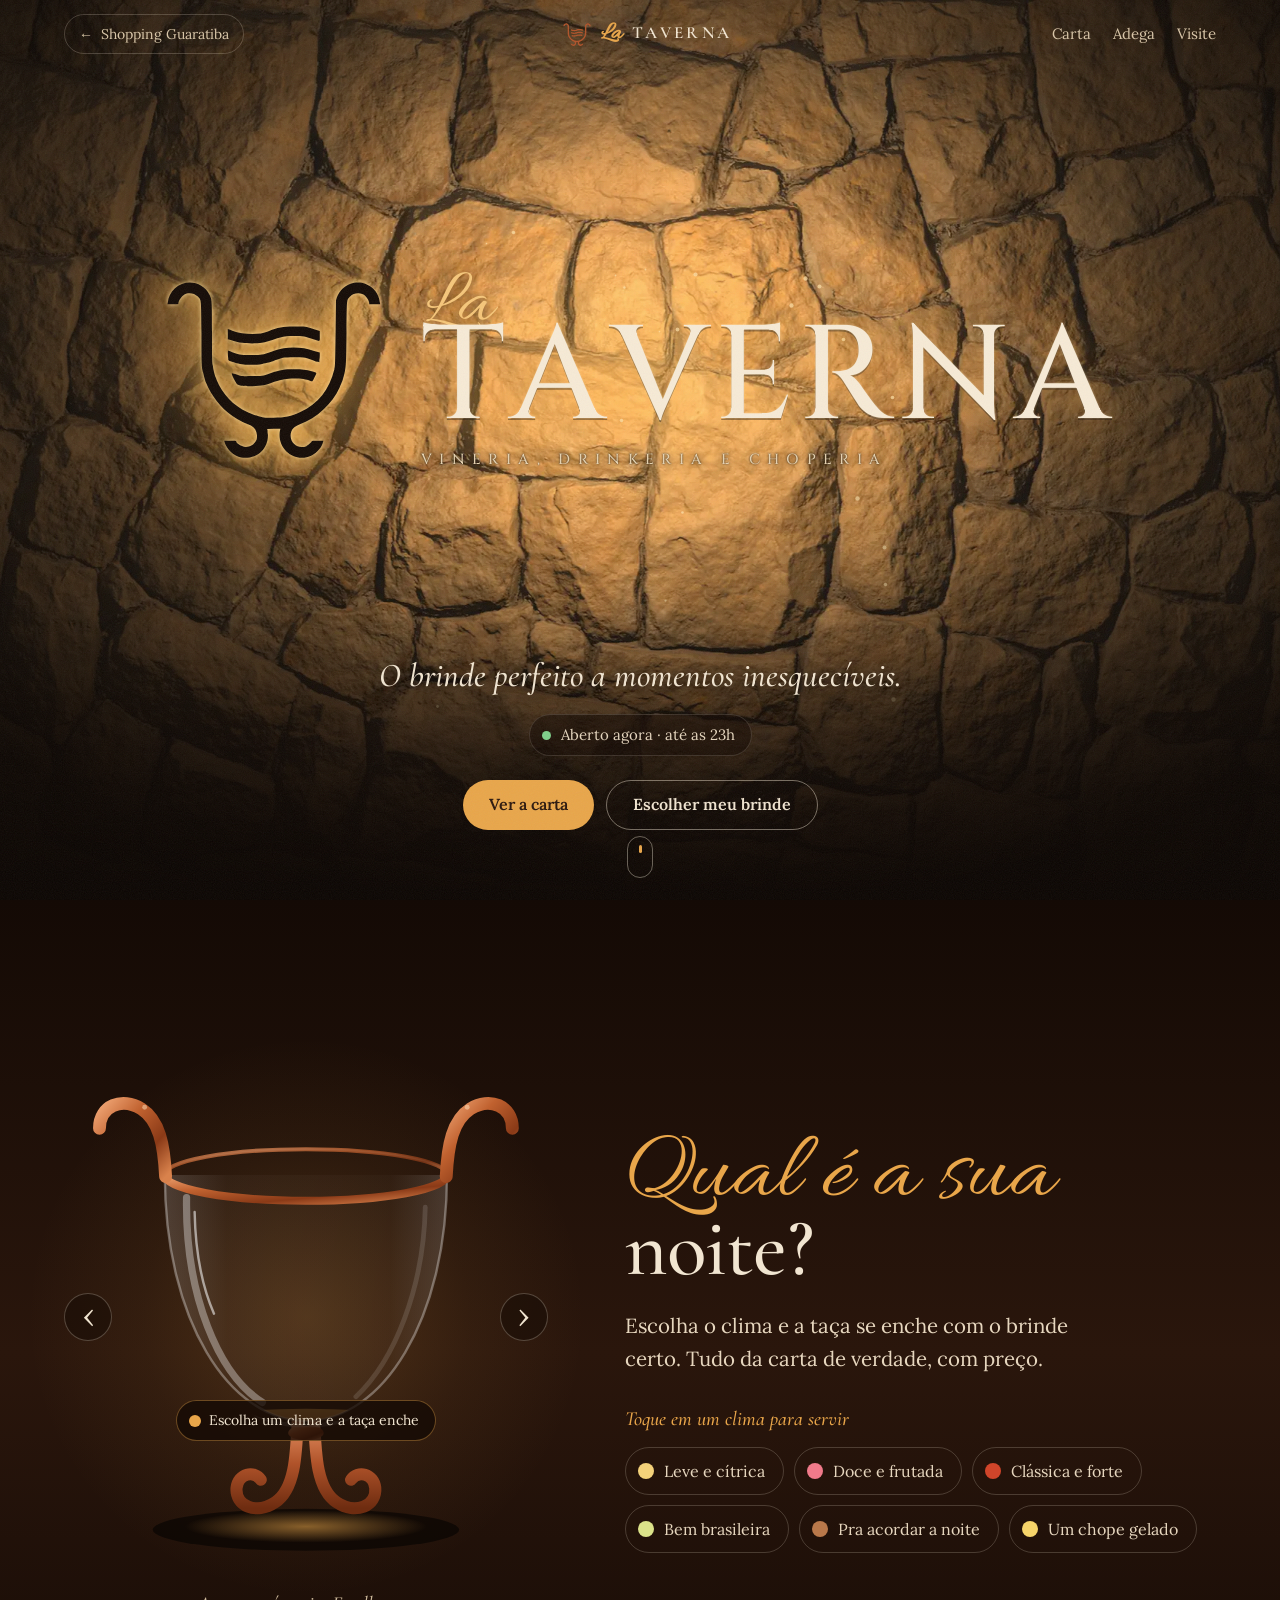
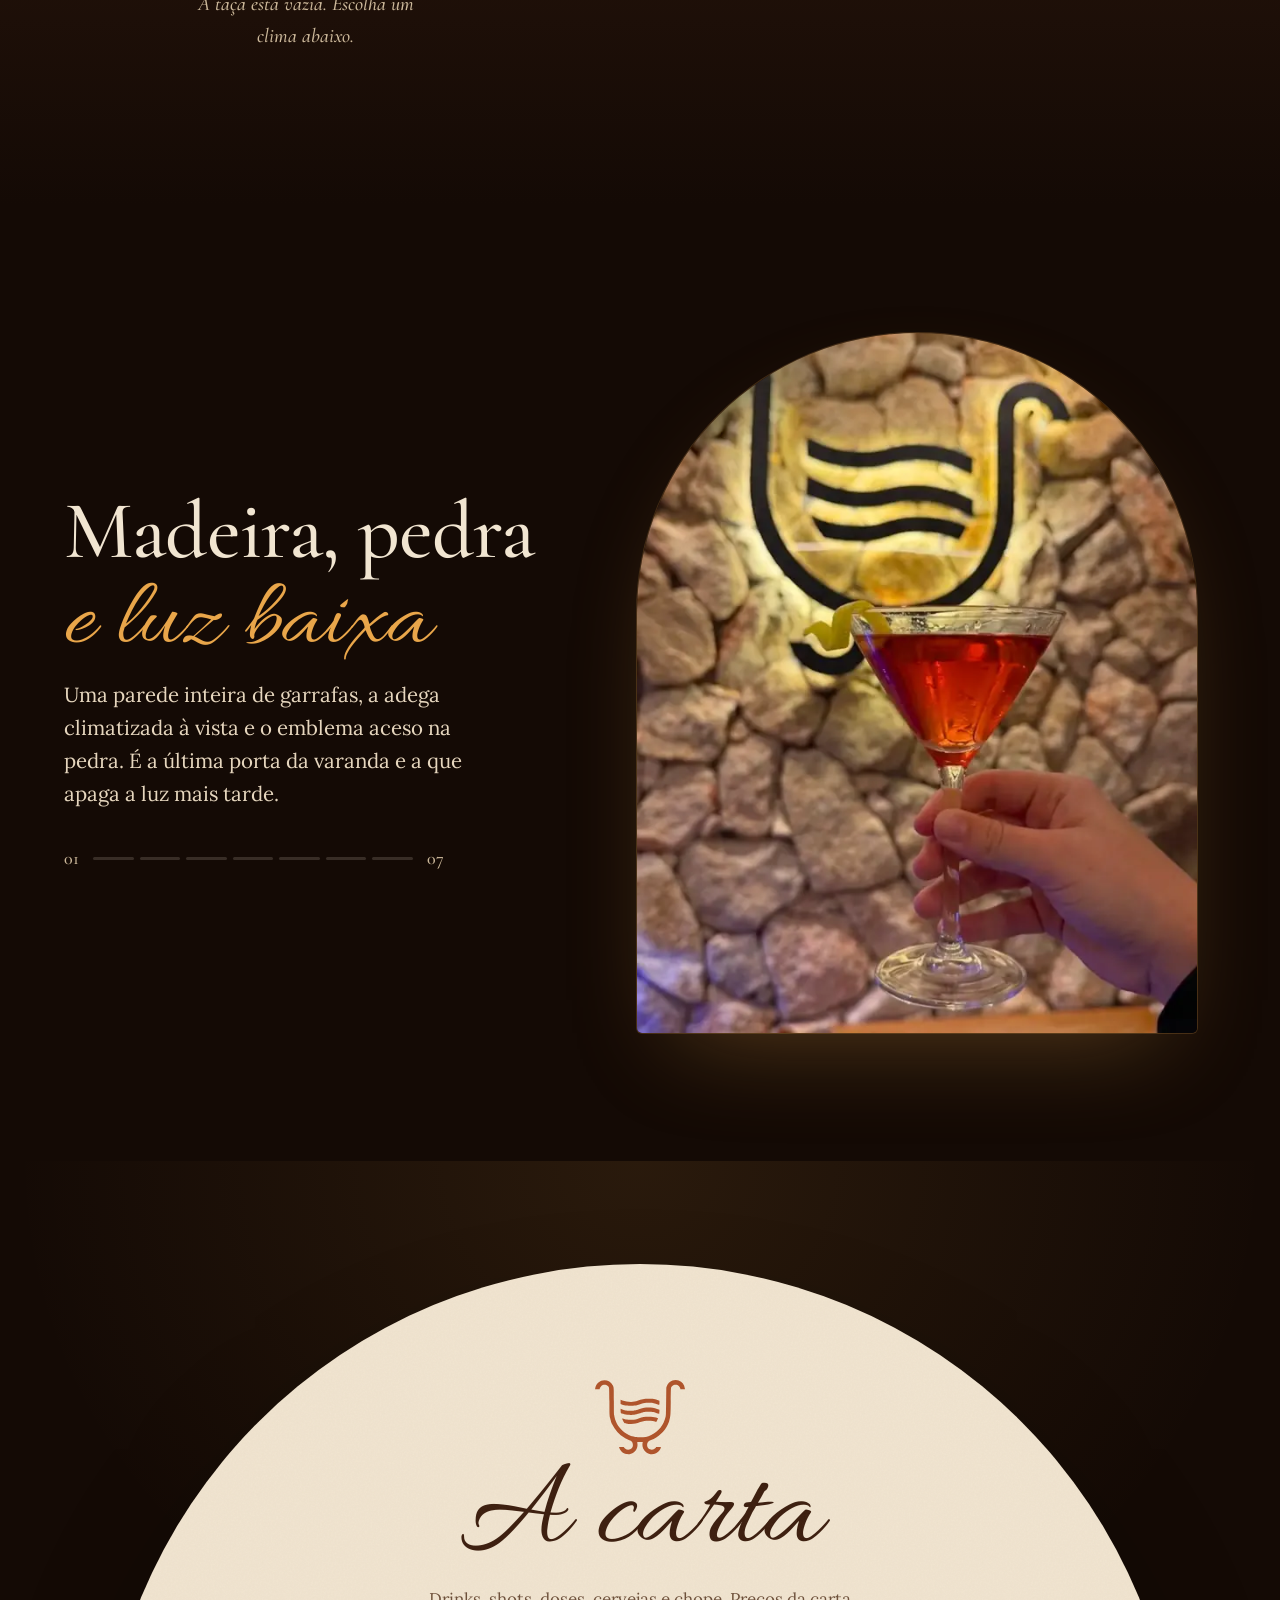
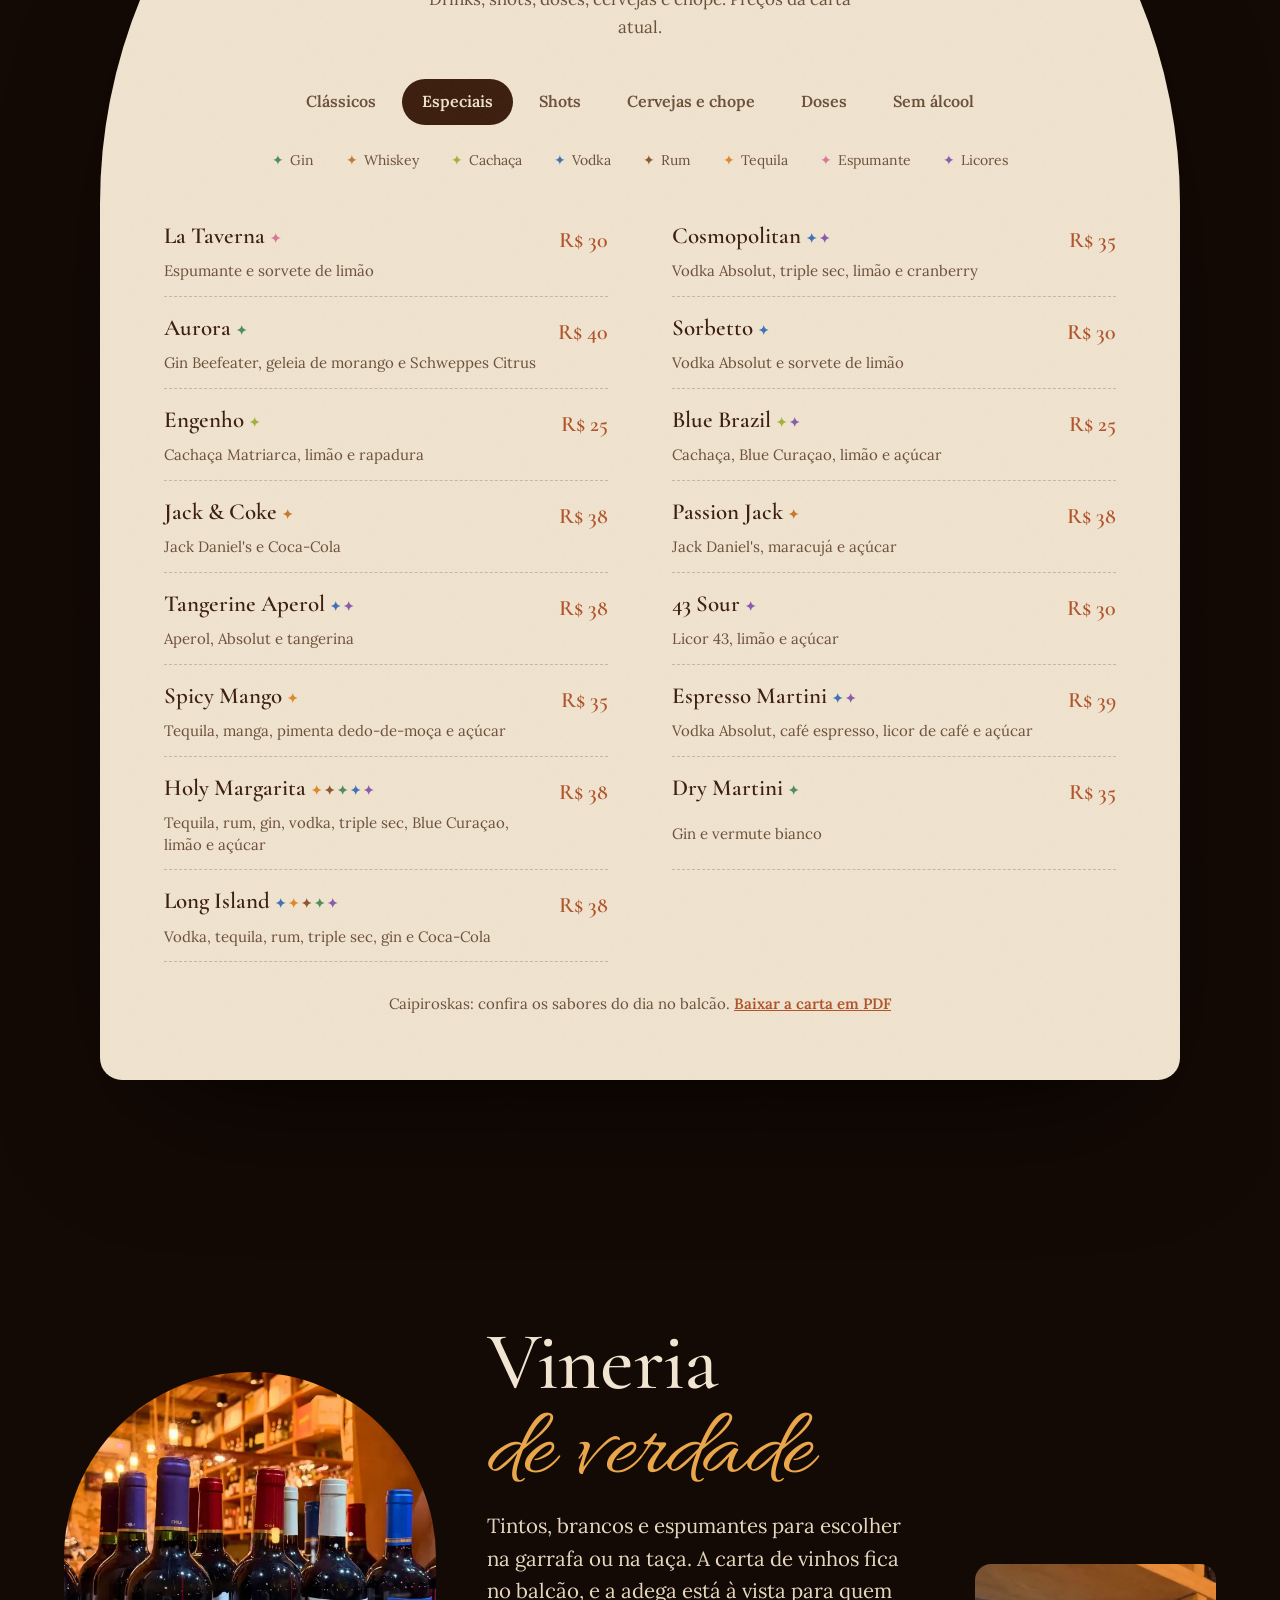
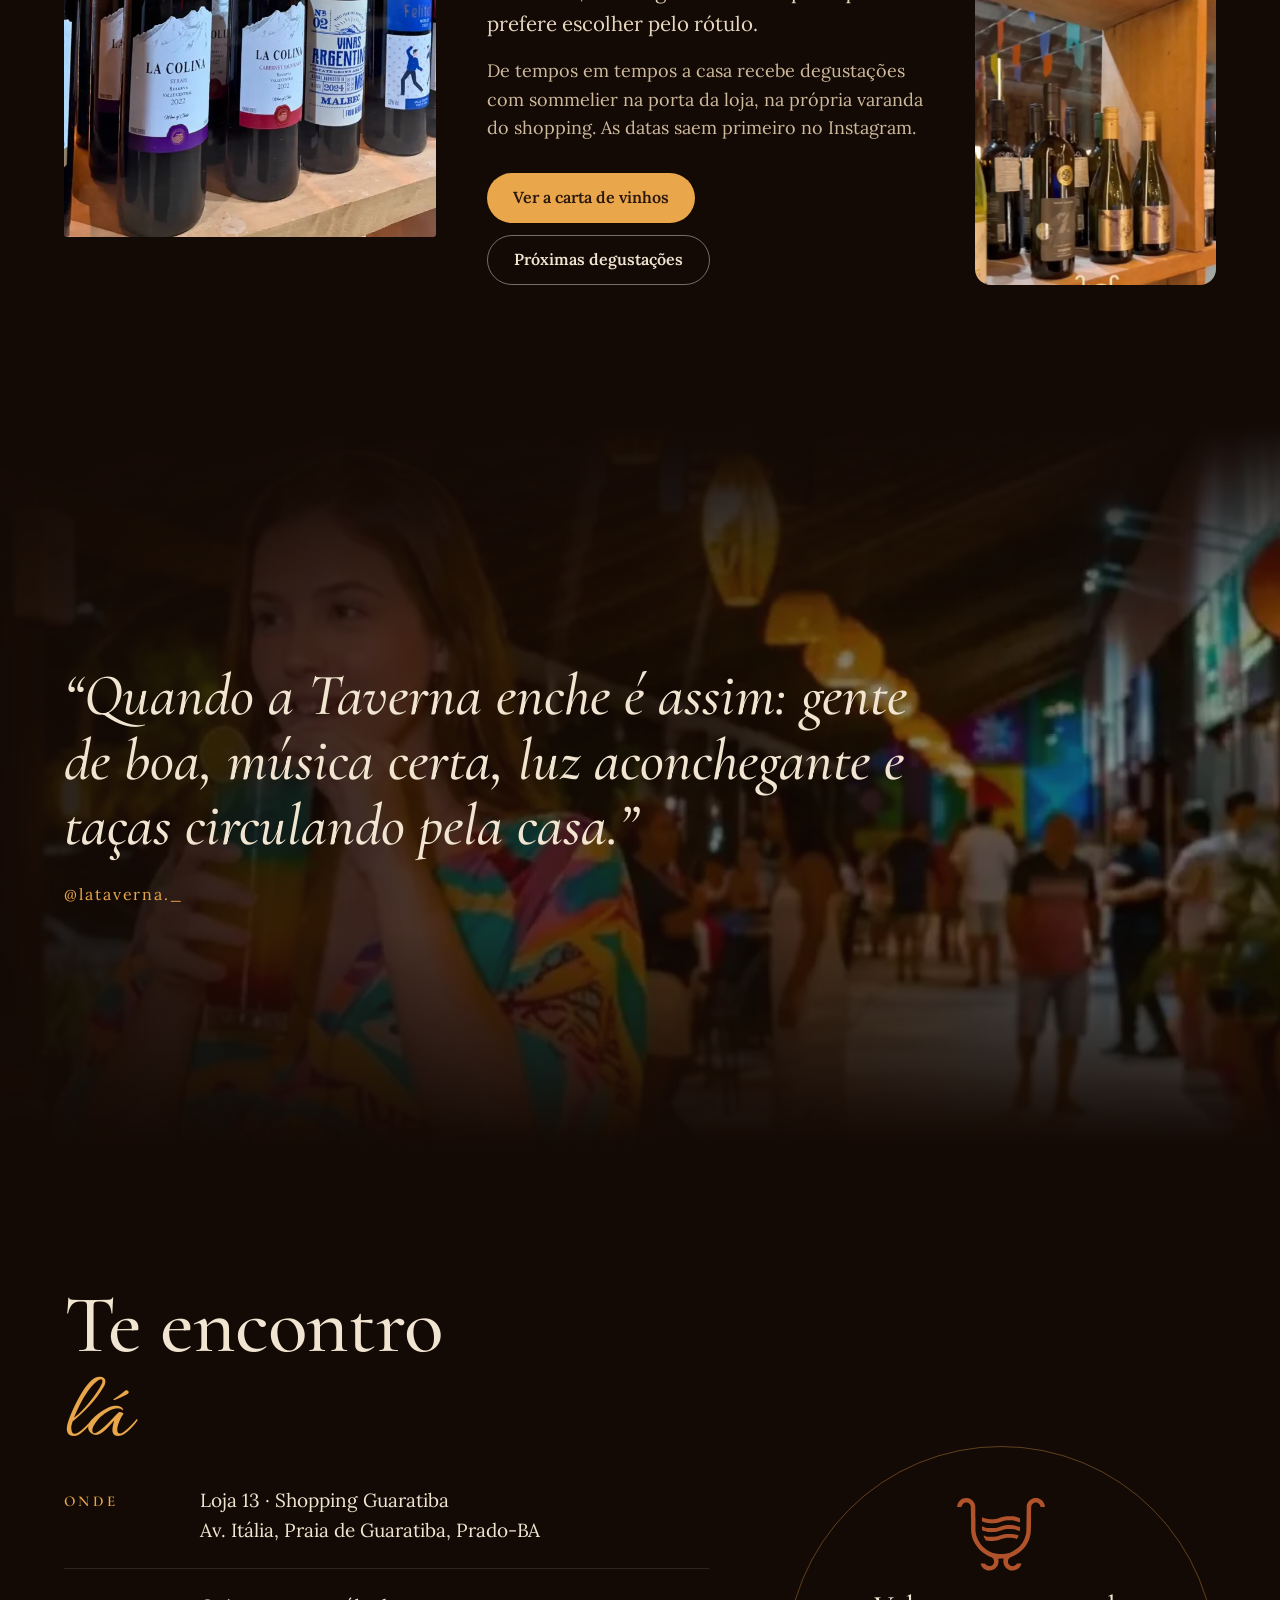
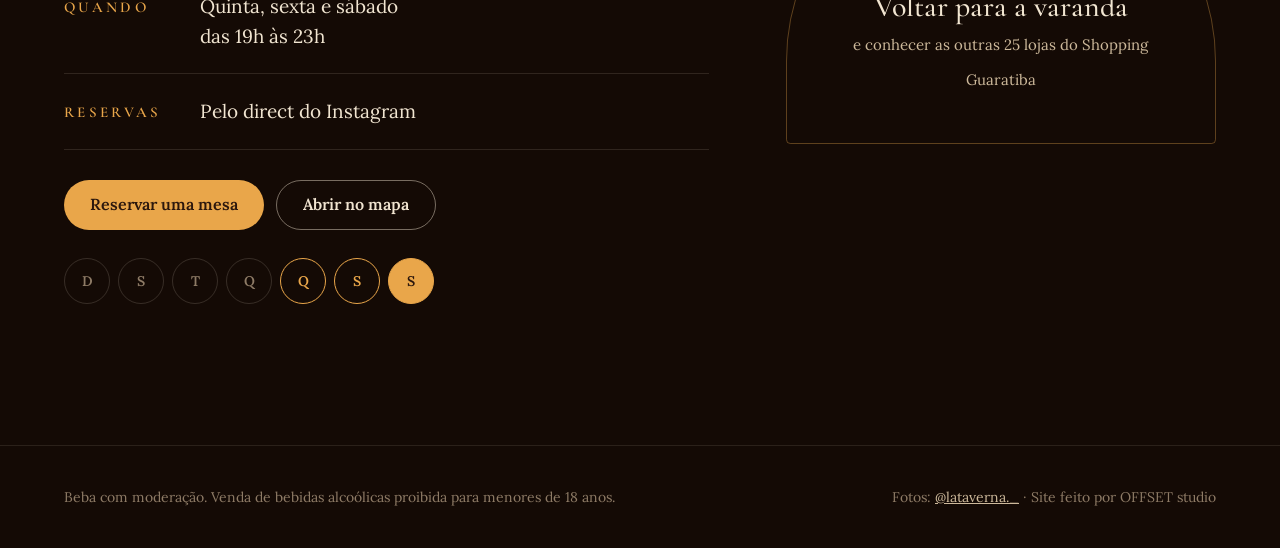
==== la-taverna/index.html @ 541bf383 "La Taverna: fotos da casa passam sozinhas como stories (sem prender a rolagem); taça começa vazia e " ====
<!DOCTYPE html>
<html lang="pt-BR">
<head>
<meta charset="utf-8">
<meta name="viewport" content="width=device-width, initial-scale=1, viewport-fit=cover">
<meta http-equiv="Content-Security-Policy" content="default-src 'self'; script-src 'self'; style-src 'self' 'unsafe-inline'; img-src 'self' data:; font-src 'self'; connect-src 'self'; object-src 'none'; base-uri 'self'; form-action 'none'; upgrade-insecure-requests">
<meta name="referrer" content="strict-origin-when-cross-origin">
<title>La Taverna · Vineria, Drinkeria e Choperia · Shopping Guaratiba</title>
<meta name="description" content="La Taverna, a vineria, drinkeria e choperia do Shopping Guaratiba, na Praia de Guaratiba, Prado-BA. Carta de drinks, vinhos e chope. Quinta a sábado, das 19h às 23h.">
<meta name="theme-color" content="#1A0D07">
<meta property="og:title" content="La Taverna · O brinde perfeito a momentos inesquecíveis">
<meta property="og:description" content="Drinks, vinhos e chope na loja 13 do Shopping Guaratiba. Quinta a sábado, 19h às 23h.">
<meta property="og:image" content="https://samuelsalomaopassos-source.github.io/guaratiba-shopping/la-taverna/img/og.jpg">
<meta property="og:type" content="website">
<link rel="icon" href="img/emblema.svg" type="image/svg+xml">
<link rel="preload" href="fonts/cormorant-garamond-latin-500-normal.woff2" as="font" type="font/woff2" crossorigin>
<link rel="preload" href="fonts/lora-latin-400-normal.woff2" as="font" type="font/woff2" crossorigin>
<link rel="preload" href="fonts/cinzel-latin-500-normal.woff2" as="font" type="font/woff2" crossorigin>
<link rel="preload" href="img/pedra-acesa-d.webp" as="image" media="(min-aspect-ratio: 4/5)">
<link rel="preload" href="img/pedra-acesa-m.webp" as="image" media="(max-aspect-ratio: 4/5)">
<link rel="stylesheet" href="taverna.css?v=6">
</head>
<body class="carregando">

<a class="pular" href="#carta">Pular para a carta</a>

<!-- o emblema da casa: taça com três ondas -->
<svg width="0" height="0" style="position:absolute" aria-hidden="true">
  <defs>
    <symbol id="emb" viewBox="0 0 537 445">
      <path d="M188 438C170 435 152 418 147 400L146 397L160 397C174 397 175 397 176 399C176 401 179 403 181 405C196 417 216 413 225 396C227 392 227 390 227 383C226 371 221 364 212 359C203 355 200 354 200 354C198 354 187 348 178 343C147 325 122 297 106 264C104 259 101 254 101 253C100 251 96 236 94 228C90 214 90 205 90 130C89 46 90 50 81 41C73 34 64 31 52 34C44 36 33 50 33 58C33 60 32 60 20 60L6 60L7 55C8 43 14 30 24 21C51 -4 94 4 110 37C116 49 116 50 116 129C116 189 116 203 118 211C119 220 123 236 125 240C126 242 127 245 128 248C142 282 169 310 203 326C214 331 217 333 231 336C246 340 249 340 268 340C295 340 312 337 334 326C378 305 406 270 418 220C420 212 420 207 421 130L422 50L424 43C430 27 442 15 458 9C468 5 485 5 494 9C515 17 528 34 530 54L531 60L518 60L504 60L504 57C504 53 500 45 495 40C485 30 466 31 457 41C448 50 449 44 448 130C447 217 447 218 439 245C437 252 436 253 431 265C413 305 375 340 333 356C318 362 311 369 310 383C309 404 330 418 349 410C354 407 362 400 362 398C362 397 368 397 377 397L391 397L390 400C388 412 375 427 362 433C320 454 274 416 284 370L285 367L269 367L252 368L253 370C253 371 253 377 254 382C255 418 225 444 188 438Z"/>
      <path d="M193 261C186 261 180 259 178 257C174 252 163 232 165 230C165 230 169 231 173 232C188 237 189 238 214 237C240 237 240 237 260 230C285 221 294 220 319 220C339 220 349 221 362 225C376 229 375 228 370 238C364 251 364 251 359 249C348 245 337 243 319 243C299 243 290 245 270 251C247 260 239 261 216 262C206 262 195 262 193 261Z"/>
      <path d="M202 209C193 209 177 206 170 203C156 199 156 199 156 193C155 184 155 174 156 174C156 174 161 176 166 178C187 185 191 185 213 185C237 186 241 185 271 174C298 164 338 164 368 175L382 179L382 185C382 188 382 193 381 197L381 203L378 202C376 202 373 201 372 201C366 198 354 194 346 192C336 190 300 190 291 192C281 195 269 199 268 200C266 201 249 206 240 207C231 209 211 210 202 209Z"/>
      <path d="M191 155C180 154 173 152 162 148L155 146L155 133C155 127 155 121 155 121C156 121 161 123 166 125C193 135 233 136 254 127C278 117 292 115 317 115C328 115 339 115 342 115C354 117 359 119 370 122L382 126L382 139C382 153 384 152 368 147C346 139 341 138 318 138C299 138 292 139 277 144C260 150 247 154 239 155C228 157 202 157 191 155Z"/>
    </symbol>
  </defs>
</svg>

<header class="topo" id="topo">
  <a class="volta" href="../#/la-taverna" aria-label="Voltar para a varanda do Shopping Guaratiba">
    <span aria-hidden="true">←</span> <span class="volta-txt">Shopping Guaratiba</span>
  </a>
  <a class="marca-mini" href="#inicio" aria-label="La Taverna, início">
    <svg class="emb" aria-hidden="true"><use href="#emb"/></svg>
    <span><i>La</i> TAVERNA</span>
  </a>
  <nav class="menu" aria-label="Seções">
    <a href="#carta">Carta</a>
    <a href="#adega">Adega</a>
    <a href="#visite">Visite</a>
  </nav>
</header>

<main>

<!-- 1. A porta: a parede de pedra acende e o letreiro aparece, como na fachada da loja 13 -->
<section class="hero" id="inicio" aria-labelledby="t-hero">
  <div class="parede" aria-hidden="true">
    <div class="pedra"></div>
    <div class="luz" id="luz"><div class="luz-pedra"></div></div>
    <div class="lanterna" id="lanterna"></div>
    <div class="halo"></div>
    <div class="poeira" id="poeira"></div>
  </div>
  <div class="letreiro">
    <svg class="placa-emb" viewBox="0 0 537 445" aria-hidden="true"><use href="#emb"/></svg>
    <h1 id="t-hero" class="wordmark">
      <span class="wm-la">La</span>
      <span class="wm-taverna" aria-label="Taverna"><span>T</span><span>A</span><span>V</span><span>E</span><span>R</span><span>N</span><span>A</span></span>
      <span class="wm-sub">Vineria, Drinkeria e Choperia</span>
    </h1>
  </div>
  <div class="hero-base">
    <p class="hero-frase">O brinde perfeito a momentos inesquecíveis.</p>
    <p class="status" id="status" aria-live="polite"><span class="ponto"></span><span id="statusTxt">Quinta a sábado, das 19h às 23h</span></p>
    <div class="hero-acoes">
      <a class="btn btn-ouro" href="#carta">Ver a carta</a>
      <a class="btn btn-linha" href="#taca">Escolher meu brinde</a>
    </div>
  </div>
  <a class="rolar" href="#taca" aria-label="Descer para a próxima seção"><span></span></a>
</section>

<!-- 2. A taça da noite: a peça viva -->
<section class="taca" id="taca" aria-labelledby="t-taca">
  <div class="taca-visual" aria-hidden="true">
    <svg class="taca-svg" viewBox="0 0 600 640" role="img" aria-label="A taça da La Taverna, desenhada a partir do emblema da casa">
      <defs>
        <!-- bojo da taça: o "U" do emblema em perspectiva -->
        <clipPath id="bojo"><path d="M125 150 C125 330 205 455 300 455 C395 455 475 330 475 150 A175 32 0 0 0 125 150 Z"/></clipPath>
        <linearGradient id="liq" x1="0" y1="0" x2="0" y2="1">
          <stop offset="0" stop-color="#E9A64A"/>
          <stop offset="1" stop-color="#9C3A1E"/>
        </linearGradient>
        <linearGradient id="liqLado" x1="0" y1="0" x2="1" y2="0">
          <stop offset="0" stop-color="#000" stop-opacity=".45"/><stop offset=".3" stop-color="#000" stop-opacity="0"/>
          <stop offset=".72" stop-color="#fff" stop-opacity=".1"/><stop offset="1" stop-color="#000" stop-opacity=".5"/>
        </linearGradient>
        <linearGradient id="vidro" x1="0" y1="0" x2="1" y2="0">
          <stop offset="0" stop-color="#fff" stop-opacity=".16"/><stop offset=".22" stop-color="#fff" stop-opacity=".03"/>
          <stop offset=".8" stop-color="#fff" stop-opacity=".02"/><stop offset="1" stop-color="#fff" stop-opacity=".14"/>
        </linearGradient>
        <linearGradient id="cobre" x1="0" y1="0" x2="1" y2="1">
          <stop offset="0" stop-color="#F0A574"/><stop offset=".35" stop-color="#C0612F"/><stop offset=".7" stop-color="#8A3A17"/><stop offset="1" stop-color="#D9824C"/>
        </linearGradient>
        <linearGradient id="cobreV" x1="0" y1="0" x2="0" y2="1">
          <stop offset="0" stop-color="#E89566"/><stop offset=".5" stop-color="#B0532A"/><stop offset="1" stop-color="#6E2C10"/>
        </linearGradient>
        <radialGradient id="reflexoMesa" cx=".5" cy=".5" r=".5">
          <stop offset="0" stop-color="#E9A64A" stop-opacity=".55" class="mesa-a"/><stop offset="1" stop-color="#E9A64A" stop-opacity="0" class="mesa-b"/>
        </radialGradient>
        <clipPath id="sup"><ellipse id="supClip" cx="300" cy="0" rx="170" ry="30"/></clipPath>
      </defs>

      <!-- sombra e luz colorida do drink na mesa -->
      <ellipse cx="300" cy="590" rx="190" ry="26" fill="rgba(0,0,0,.55)"/>
      <ellipse class="mesa" cx="300" cy="586" rx="150" ry="20" fill="url(#reflexoMesa)"/>

      <!-- pés: os dois caracóis do emblema viram a base da taça -->
      <g fill="none" stroke="url(#cobreV)" stroke-width="15" stroke-linecap="round">
        <path d="M290 452 C288 500 286 540 262 556 C238 572 212 560 214 538 C216 520 236 516 244 528"/>
        <path d="M310 452 C312 500 314 540 338 556 C362 572 388 560 386 538 C384 520 364 516 356 528"/>
      </g>
      <ellipse cx="300" cy="470" rx="22" ry="9" fill="url(#cobre)"/>

      <!-- parede de trás do vidro -->
      <path d="M125 150 A175 32 0 0 1 475 150" fill="none" stroke="rgba(255,255,255,.18)" stroke-width="2"/>

      <!-- o drink -->
      <g clip-path="url(#bojo)">
        <g id="liquido" class="liquido">
          <rect x="100" y="0" width="400" height="520" fill="url(#liq)"/>
          <rect x="100" y="0" width="400" height="520" fill="url(#liqLado)"/>
          <g class="bolhas" id="bolhas"></g>
          <!-- superfície: as três ondas do emblema -->
          <ellipse id="sup" cx="300" cy="0" rx="170" ry="30" fill="url(#liq)"/>
          <ellipse id="supLuz" cx="300" cy="0" rx="170" ry="30" fill="rgba(255,240,210,.16)"/>
          <g clip-path="url(#sup)" fill="none" stroke="rgba(255,244,220,.55)" stroke-width="7" stroke-linecap="round">
            <g class="ondas">
              <path d="M40 -16 q25 -9 50 0 t50 0 t50 0 t50 0 t50 0 t50 0 t50 0 t50 0 t50 0 t50 0"/>
              <path d="M40 0 q25 -9 50 0 t50 0 t50 0 t50 0 t50 0 t50 0 t50 0 t50 0 t50 0 t50 0"/>
              <path d="M40 16 q25 -9 50 0 t50 0 t50 0 t50 0 t50 0 t50 0 t50 0 t50 0 t50 0 t50 0"/>
            </g>
          </g>
        </g>
      </g>

      <!-- o vidro: corpo, reflexos e borda -->
      <path d="M125 150 C125 330 205 455 300 455 C395 455 475 330 475 150" fill="url(#vidro)" stroke="rgba(255,255,255,.32)" stroke-width="3"/>
      <path d="M232 446 C262 462 338 462 368 446 C350 458 330 463 300 463 C270 463 250 458 232 446 Z" fill="rgba(255,255,255,.22)"/>
      <path d="M152 178 C150 300 192 398 246 432" fill="none" stroke="rgba(255,255,255,.34)" stroke-width="9" stroke-linecap="round"/>
      <path d="M162 196 C163 250 172 290 186 322" fill="none" stroke="rgba(255,255,255,.55)" stroke-width="3" stroke-linecap="round"/>
      <path d="M448 190 C446 290 410 380 362 425" fill="none" stroke="rgba(255,255,255,.12)" stroke-width="6" stroke-linecap="round"/>

      <!-- aro e alças de cobre: as volutas de cima do emblema -->
      <path d="M125 150 A175 32 0 0 0 475 150" fill="none" stroke="url(#cobre)" stroke-width="10"/>
      <path d="M125 150 A175 32 0 0 1 475 150" fill="none" stroke="url(#cobre)" stroke-width="5" opacity=".75"/>
      <g fill="none" stroke="url(#cobre)" stroke-width="16" stroke-linecap="round">
        <path d="M126 152 C124 112 118 82 96 68 C72 53 44 64 44 92"/>
        <path d="M474 152 C476 112 482 82 504 68 C528 53 556 64 556 92"/>
      </g>
      <g fill="rgba(255,226,190,.5)"><circle cx="100" cy="66" r="3"/><circle cx="500" cy="66" r="3"/></g>
    </svg>
    <button class="taca-seta ant" type="button" id="tacaAnt" aria-label="Brinde anterior">‹</button>
    <button class="taca-seta prox" type="button" id="tacaProx" aria-label="Próximo brinde">›</button>
    <div class="taca-dica" id="tacaDica" aria-hidden="true"><span class="mao"></span>Escolha um clima e a taça enche</div>
    <p class="taca-legenda" id="tacaLegenda">A taça está vazia. Escolha um clima abaixo.</p>
    <div class="taca-pontos" id="tacaPontos" role="tablist" aria-label="Climas da noite"></div>
  </div>
  <div class="taca-texto">
    <h2 id="t-taca" class="titulo"><span class="script">Qual é a sua</span> noite?</h2>
    <p class="lead">Escolha o clima e a taça se enche com o brinde certo. Tudo da carta de verdade, com preço.</p>
    <p class="humores-tit" id="humoresTit">Toque em um clima para servir</p>
    <div class="humores convida" role="radiogroup" aria-label="Clima da noite" id="humores"></div>
    <ul class="sugestoes" id="sugestoes" aria-live="polite"></ul>
  </div>
</section>

<!-- 3. A casa -->
<!-- 3. A casa: as fotos passam sozinhas, como stories, sem prender a rolagem -->
<section class="casa" id="casa" aria-labelledby="t-casa">
  <div class="casa-palco">
    <div class="casa-cab">
      <h2 id="t-casa" class="titulo">Madeira, pedra<br><span class="script">e luz baixa</span></h2>
      <p class="lead">Uma parede inteira de garrafas, a adega climatizada à vista e o emblema aceso na pedra. É a última porta da varanda e a que apaga a luz mais tarde.</p>
      <div class="casa-prog" aria-hidden="true"><span class="casa-num" id="casaNum">01</span><span class="casa-barras" id="casaBarras"><i></i><i></i><i></i><i></i><i></i><i></i><i></i></span><span class="casa-num">07</span></div>
    </div>
    <div class="casa-fotos" id="casaFotos" role="button" tabindex="0" aria-label="Próxima foto da casa">
      <figure class="slide ativa"><img src="img/emblema-negroni-640.webp" srcset="img/emblema-negroni-640.webp 640w, img/emblema-negroni-1200.webp 1080w" sizes="(min-width:900px) 46vw, 90vw" alt="Taça de drink vermelho erguida diante do emblema da La Taverna, iluminado na parede de pedra" decoding="async"></figure>
      <figure class="slide"><img src="img/prateleiras-640.webp" srcset="img/prateleiras-640.webp 640w, img/prateleiras-1200.webp 1080w" sizes="(min-width:900px) 46vw, 90vw" alt="Estantes de madeira do chão ao teto cheias de garrafas de vinho e destilados" loading="lazy" decoding="async"></figure>
      <figure class="slide"><img src="img/garrafa-gelo-640.webp" alt="Garrafa de gin sendo tirada de uma capa de gelo no balcão" loading="lazy" decoding="async"></figure>
      <figure class="slide"><img src="img/adega-640.webp" srcset="img/adega-640.webp 640w, img/adega-1200.webp 1080w" sizes="(min-width:900px) 46vw, 90vw" alt="Adega climatizada de vidro com espumantes e vinhos brancos" loading="lazy" decoding="async"></figure>
      <figure class="slide"><img src="img/sour-640.webp" alt="Drink amarelo com espuma e anis estrelado sobre o balcão, emblema aceso ao fundo" loading="lazy" decoding="async"></figure>
      <figure class="slide"><img src="img/espumante-640.webp" srcset="img/espumante-640.webp 640w, img/espumante-1200.webp 1080w" sizes="(min-width:900px) 46vw, 90vw" alt="Espumante sendo servido num copo sobre o balcão de madeira" loading="lazy" decoding="async"></figure>
      <figure class="slide"><img src="img/fachada-640.webp" alt="Taça de drink vermelho erguida em frente à fachada preta da La Taverna à noite" loading="lazy" decoding="async"></figure>
    </div>
  </div>
</section>

<!-- 4. A carta -->
<section class="carta" id="carta" aria-labelledby="t-carta">
  <div class="carta-papel">
    <svg class="emb carta-emb" aria-hidden="true"><use href="#emb"/></svg>
    <h2 id="t-carta" class="script carta-titulo">A carta</h2>
    <p class="carta-sub">Drinks, shots, doses, cervejas e chope. Preços da carta atual.</p>
    <div class="abas" role="tablist" aria-label="Partes da carta" id="abas"></div>
    <div class="bases" id="bases" aria-label="Filtrar por base"></div>
    <div class="lista" id="lista" role="tabpanel" aria-live="polite"></div>
    <p class="carta-nota">Caipiroskas: confira os sabores do dia no balcão. <a href="https://drive.google.com/file/d/1ixjcz-HDvz_aHHC1mcuQGiHeiZQ9W6zC/view?usp=sharing" target="_blank" rel="noopener noreferrer">Baixar a carta em PDF</a></p>
  </div>
</section>

<!-- 5. A adega -->
<section class="adega" id="adega" aria-labelledby="t-adega">
  <figure class="adega-foto"><img src="img/tintos-640.webp" srcset="img/tintos-640.webp 640w, img/tintos-1200.webp 1080w" sizes="(min-width:900px) 38vw, 100vw" alt="Garrafas de vinho tinto argentino enfileiradas no balcão" loading="lazy" width="1080" height="1350"></figure>
  <div class="adega-texto">
    <h2 id="t-adega" class="titulo">Vineria<br><span class="script">de verdade</span></h2>
    <p class="lead">Tintos, brancos e espumantes para escolher na garrafa ou na taça. A carta de vinhos fica no balcão, e a adega está à vista para quem prefere escolher pelo rótulo.</p>
    <p>De tempos em tempos a casa recebe degustações com sommelier na porta da loja, na própria varanda do shopping. As datas saem primeiro no Instagram.</p>
    <div class="hero-acoes">
      <a class="btn btn-ouro" href="https://drive.google.com/file/d/1rCTcxbCrMOFkF67IhUTTz9iVFM6WVZ5E/view?usp=sharing" target="_blank" rel="noopener noreferrer">Ver a carta de vinhos</a>
      <a class="btn btn-linha" href="https://www.instagram.com/lataverna._/" target="_blank" rel="noopener noreferrer">Próximas degustações</a>
    </div>
  </div>
  <figure class="adega-foto2"><img src="img/brancos-640.webp" alt="Prateleira de madeira com vinhos brancos" loading="lazy" width="640" height="840"></figure>
</section>

<!-- 6. As noites -->
<section class="noites" aria-labelledby="t-noites">
  <div class="noites-foto" aria-hidden="true"><img src="img/varanda-640.webp" srcset="img/varanda-640.webp 640w, img/varanda-1200.webp 886w" sizes="100vw" alt="" loading="lazy" width="886" height="469"></div>
  <blockquote class="noites-cit">
    <p id="t-noites">“Quando a Taverna enche é assim: gente de boa, música certa, luz aconchegante e taças circulando pela casa.”</p>
    <footer>@lataverna._</footer>
  </blockquote>
</section>

<!-- 7. Visite -->
<section class="visite" id="visite" aria-labelledby="t-visite">
  <div class="visite-texto">
    <h2 id="t-visite" class="titulo">Te encontro<br><span class="script">lá</span></h2>
    <dl class="dados">
      <div><dt>Onde</dt><dd>Loja 13 · Shopping Guaratiba<br>Av. Itália, Praia de Guaratiba, Prado-BA</dd></div>
      <div><dt>Quando</dt><dd>Quinta, sexta e sábado<br>das 19h às 23h</dd></div>
      <div><dt>Reservas</dt><dd>Pelo direct do Instagram</dd></div>
    </dl>
    <div class="hero-acoes">
      <a class="btn btn-ouro" href="https://ig.me/m/lataverna._" target="_blank" rel="noopener noreferrer">Reservar uma mesa</a>
      <a class="btn btn-linha" href="https://www.google.com/maps/search/?api=1&amp;query=Shopping+Guaratiba+Prado+BA" target="_blank" rel="noopener noreferrer">Abrir no mapa</a>
    </div>
    <p class="semana" id="semana" aria-label="Dias de funcionamento"></p>
  </div>
  <a class="volta-grande" href="../#/la-taverna">
    <svg class="emb" aria-hidden="true"><use href="#emb"/></svg>
    <span>Voltar para a varanda<br><small>e conhecer as outras 25 lojas do Shopping Guaratiba</small></span>
  </a>
</section>

</main>

<footer class="rodape">
  <p>Beba com moderação. Venda de bebidas alcoólicas proibida para menores de 18 anos.</p>
  <p>Fotos: <a href="https://www.instagram.com/lataverna._/" target="_blank" rel="noopener noreferrer">@lataverna._</a> · Site feito por OFFSET studio</p>
</footer>

<script src="taverna.js?v=6"></script>
</body>
</html>
---- la-taverna/taverna.css ----
@font-face{font-family:Cormorant;src:url(fonts/cormorant-garamond-latin-500-normal.woff2) format("woff2");font-weight:500;font-display:swap}@font-face{font-family:Cormorant;src:url(fonts/cormorant-garamond-latin-600-normal.woff2) format("woff2");font-weight:600;font-display:swap}@font-face{font-family:Cormorant;src:url(fonts/cormorant-garamond-latin-500-italic.woff2) format("woff2");font-weight:500;font-style:italic;font-display:swap}@font-face{font-family:Lora;src:url(fonts/lora-latin-400-normal.woff2) format("woff2");font-weight:400;font-display:swap}@font-face{font-family:Lora;src:url(fonts/lora-latin-600-normal.woff2) format("woff2");font-weight:600;font-display:swap}@font-face{font-family:Lora;src:url(fonts/lora-latin-400-italic.woff2) format("woff2");font-weight:400;font-style:italic;font-display:swap}@font-face{font-family:Cinzel;src:url(fonts/cinzel-latin-500-normal.woff2) format("woff2");font-weight:500;font-display:swap}@font-face{font-family:Cinzel;src:url(fonts/cinzel-latin-600-normal.woff2) format("woff2");font-weight:600;font-display:swap}@font-face{font-family:Allura;src:url(fonts/allura-latin-400-normal.woff2) format("woff2");font-weight:400;font-display:swap}:root{--noite:#140A05;--madeira:#2A160C;--brasa:#3B1D0E;--creme:#F1E5D1;--papel:#E8DAC3;--terra:#B0532A;--ambar:#E9A64A;--ambar-claro:#F6C77B;--tinta:#2B170D;--pedra:#9C8B78;--ease:cubic-bezier(.22,.8,.2,1);--serif:"Cormorant",Georgia,"Times New Roman",serif;--texto:"Lora",Georgia,serif;--script:"Allura","Snell Roundhand",cursive;--letreiro:"Cinzel","Trajan Pro",Georgia,serif;--m:clamp(20px,5vw,72px)}*{box-sizing:border-box;margin:0;padding:0}html{scroll-behavior:smooth;-webkit-text-size-adjust:100%}body{background:var(--noite);color:var(--creme);font-family:var(--texto);font-size:18px;line-height:1.6;overflow-x:hidden;-webkit-font-smoothing:antialiased}img{display:block;max-width:100%;height:auto}a{color:inherit}button{font:inherit;color:inherit;background:none;border:0;cursor:pointer}:focus-visible{outline:2px solid var(--ambar);outline-offset:3px;border-radius:4px}.pular{position:absolute;left:-999px;top:8px;z-index:99;background:var(--creme);color:var(--tinta);padding:8px 14px;border-radius:6px}.pular:focus{left:8px}[hidden]{display:none!important}body:before{content:"";position:fixed;inset:0;z-index:60;pointer-events:none;opacity:.07;background-image:url("data:image/svg+xml,%3Csvg xmlns='http://www.w3.org/2000/svg' width='180' height='180'%3E%3Cfilter id='n'%3E%3CfeTurbulence type='fractalNoise' baseFrequency='.9' numOctaves='2' stitchTiles='stitch'/%3E%3C/filter%3E%3Crect width='100%25' height='100%25' filter='url(%23n)'/%3E%3C/svg%3E")}.emb{width:1em;height:.83em;fill:currentColor;display:inline-block;vertical-align:middle}.script{font-family:var(--script);font-weight:400;letter-spacing:0;text-transform:none}.titulo{font-family:var(--serif);font-weight:500;font-size:clamp(44px,6.4vw,92px);line-height:.95;letter-spacing:-.01em;color:var(--creme)}.titulo .script{display:inline-block;font-size:1.18em;line-height:.8;color:var(--ambar);transform:translateY(.06em)}.lead{font-size:clamp(18px,1.6vw,21px);line-height:1.6;max-width:36ch;color:#e6d6be;margin-top:22px}.btn{display:inline-flex;align-items:center;justify-content:center;min-height:50px;padding:0 26px;border-radius:999px;font-family:var(--texto);font-weight:600;font-size:16px;text-decoration:none;transition:transform .35s var(--ease),background-color .35s,color .35s,border-color .35s}.btn:hover{transform:translateY(-2px)}.btn-ouro{background:var(--ambar);color:var(--tinta)}.btn-ouro:hover{background:var(--ambar-claro)}.btn-linha{border:1.5px solid rgba(241,229,209,.45);color:var(--creme)}.btn-linha:hover{border-color:var(--creme);background:#f1e5d10f}.hero-acoes{display:flex;flex-wrap:wrap;gap:12px;margin-top:30px}.topo{position:fixed;z-index:50;left:0;right:0;top:0;display:flex;align-items:center;gap:20px;padding:14px var(--m);padding-top:max(14px,env(safe-area-inset-top));transition:background-color .5s,transform .5s var(--ease),border-color .5s;border-bottom:1px solid transparent}.topo.solido{background:#140a05eb;border-bottom-color:#e9a64a29}.volta{display:inline-flex;align-items:center;gap:8px;text-decoration:none;font-size:14px;color:#d9c6a8;padding:8px 14px;border-radius:999px;border:1px solid rgba(241,229,209,.22);transition:border-color .3s,color .3s}.volta:hover{color:var(--creme);border-color:#f1e5d199}.marca-mini{display:flex;align-items:center;gap:10px;text-decoration:none;margin:0 auto;font-family:var(--serif);font-weight:600;letter-spacing:.2em;font-size:17px;opacity:0;transition:opacity .5s}.marca-mini .emb{color:var(--terra);font-size:28px}.marca-mini i{font-family:var(--script);font-style:normal;letter-spacing:0;font-size:24px;color:var(--ambar);margin-right:2px}.topo.solido .marca-mini{opacity:1}.menu{display:flex;gap:22px}.menu a{text-decoration:none;font-size:15px;color:#d9c6a8;transition:color .3s}.menu a:hover{color:var(--ambar)}@media(max-width:760px){.menu,.volta-txt{display:none}.marca-mini{margin:0 auto 0 0}.volta{order:2}}.hero{position:relative;min-height:100svh;display:grid;grid-template-rows:1fr auto;justify-items:center;padding:110px var(--m) 70px;overflow:hidden;isolation:isolate;text-align:center}.parede{position:absolute;inset:0;z-index:-1;background:#0d0704}.pedra,.luz-pedra{position:absolute;inset:0;background:url(img/pedra-escura-d.webp) 50% 50%/cover}.luz-pedra{background-image:url(img/pedra-acesa-d.webp)}@media(max-aspect-ratio:4/5){.pedra{background-image:url(img/pedra-escura-m.webp)}.luz-pedra{background-image:url(img/pedra-acesa-m.webp)}}.luz{position:absolute;inset:0;opacity:0;will-change:opacity}.lanterna{position:absolute;left:0;top:0;width:70vmax;height:70vmax;margin:-35vmax 0 0 -35vmax;border-radius:50%;pointer-events:none;opacity:0;transition:opacity 1.2s;will-change:transform;background:radial-gradient(circle,#ffc87829,#ffc8780d 40%,#ffc87800 70%);transform:translate3d(var(--lx,50vw),var(--ly,42vh),0)}.hero.mexendo .lanterna{opacity:1}.halo{position:absolute;left:50%;top:42%;width:min(1100px,130vw);height:min(700px,90vw);transform:translate(-50%,-50%);opacity:0;background:radial-gradient(ellipse 50% 50% at 50% 50%,#ffc46061,#e9963c1f 45%,#e9963c00 70%)}.poeira{position:absolute;inset:0;opacity:0;transition:opacity 3s}.poeira i{position:absolute;width:3px;height:3px;border-radius:50%;background:#ffe2aab3;animation:flutua var(--d,12s) linear var(--a,0s) infinite}@keyframes flutua{0%{transform:translateZ(0);opacity:0}15%{opacity:.9}85%{opacity:.6}to{transform:translate3d(var(--x,30px),-160px,0);opacity:0}}.parede:after{content:"";position:absolute;inset:0;background:radial-gradient(ellipse 70% 62% at 50% 40%,transparent 30%,rgba(10,5,2,.9)),linear-gradient(0deg,var(--noite),transparent 32%)}.letreiro{align-self:center;will-change:transform,opacity;display:flex;align-items:center;justify-content:center;gap:clamp(18px,3vw,48px);margin-top:2vh}.placa-emb{width:clamp(120px,17vw,260px);height:auto;fill:#140b06;filter:drop-shadow(0 0 2px rgba(255,226,160,.9)) drop-shadow(0 0 14px rgba(255,196,90,.85)) drop-shadow(0 0 46px rgba(255,170,60,.6));opacity:.15;transition:opacity .2s}.wordmark{display:grid;justify-items:start;line-height:.85;text-align:left}.wm-la{font-family:var(--script);font-weight:400;font-size:clamp(46px,6vw,96px);color:var(--ambar-claro);margin:0 0 -.22em .06em;text-shadow:0 2px 12px rgba(0,0,0,.85),0 0 24px rgba(255,180,80,.45);opacity:0}.wm-taverna{display:flex;font-family:var(--letreiro);font-weight:500;font-size:clamp(58px,10.4vw,176px);letter-spacing:.04em;color:#f7ebd6;text-shadow:0 0 2px rgba(255,236,200,.5),0 0 30px rgba(255,180,80,.38),0 2px 0 rgba(0,0,0,.4)}.wm-taverna span{display:inline-block;opacity:0;transform:translateY(.12em);filter:blur(0)}.wm-sub{font-family:var(--letreiro);font-weight:500;font-size:clamp(11px,1.15vw,17px);letter-spacing:.5em;text-transform:uppercase;color:#e6d2b0;margin-top:18px;opacity:0;white-space:nowrap;text-shadow:0 1px 10px rgba(0,0,0,.9),0 0 2px rgba(0,0,0,.8)}.hero-base{display:grid;justify-items:center;gap:18px;margin-top:5vh}.hero-frase{font-family:var(--serif);font-style:italic;font-weight:500;font-size:clamp(24px,2.6vw,38px);line-height:1.2;color:var(--creme);text-shadow:0 2px 16px rgba(0,0,0,.9);opacity:0;transform:translateY(16px)}.hero-base .status,.hero-base .hero-acoes{opacity:0;transform:translateY(16px)}.hero-base .hero-acoes{margin-top:6px;justify-content:center}.status{display:inline-flex;align-items:center;gap:10px;font-size:15px;color:#e6d6be;padding:8px 16px 8px 12px;border-radius:999px;background:#140a058c;border:1px solid rgba(241,229,209,.16)}.ponto{width:9px;height:9px;border-radius:50%;background:var(--pedra);flex:0 0 auto}.status.aberto .ponto{background:#7fd08a;box-shadow:0 0 #7fd08a99;animation:pulsa 2s infinite}@keyframes pulsa{70%{box-shadow:0 0 0 10px #7fd08a00}to{box-shadow:0 0 #7fd08a00}}.rolar{position:absolute;left:50%;bottom:22px;width:26px;height:42px;border:1.5px solid rgba(241,229,209,.4);border-radius:14px;transform:translate(-50%)}.rolar span{position:absolute;left:50%;top:8px;width:3px;height:8px;margin-left:-1.5px;border-radius:2px;background:var(--ambar);animation:desce 1.8s var(--ease) infinite}@keyframes desce{0%{opacity:0;transform:translateY(0)}30%{opacity:1}to{opacity:0;transform:translateY(14px)}}body.pronto .placa-emb{animation:acende 1.6s steps(1,end) .35s forwards}body.pronto .halo{animation:acendeHalo 1.6s steps(1,end) .35s forwards}body.pronto .luz{animation:acendeLuz 2.2s cubic-bezier(.3,0,.2,1) .9s forwards}body.pronto .poeira{opacity:1;transition-delay:1.6s}@keyframes acende{0%{opacity:.15}8%{opacity:1}12%{opacity:.25}20%{opacity:1}26%{opacity:.5}32%,to{opacity:1}}@keyframes acendeHalo{0%{opacity:0}8%{opacity:.9}12%{opacity:.1}20%{opacity:.9}26%{opacity:.4}32%,to{opacity:1}}@keyframes acendeLuz{to{opacity:1}}body.pronto .wm-la{animation:sobeTxt 1.2s var(--ease) 1.35s forwards}body.pronto .wm-taverna span{animation:letra 1.1s var(--ease) forwards}body.pronto .wm-taverna span:nth-child(1){animation-delay:1.05s}body.pronto .wm-taverna span:nth-child(2){animation-delay:1.12s}body.pronto .wm-taverna span:nth-child(3){animation-delay:1.19s}body.pronto .wm-taverna span:nth-child(4){animation-delay:1.26s}body.pronto .wm-taverna span:nth-child(5){animation-delay:1.33s}body.pronto .wm-taverna span:nth-child(6){animation-delay:1.4s}body.pronto .wm-taverna span:nth-child(7){animation-delay:1.47s}body.pronto .wm-sub{animation:sobeTxt 1.2s var(--ease) 1.75s forwards}body.pronto .hero-frase{animation:sobeTxt 1.2s var(--ease) 2s forwards}body.pronto .hero-base .status{animation:sobeTxt 1.2s var(--ease) 2.15s forwards}body.pronto .hero-base .hero-acoes{animation:sobeTxt 1.2s var(--ease) 2.3s forwards}@keyframes letra{0%{opacity:0;transform:translateY(.12em)}to{opacity:1;transform:none}}@keyframes sobeTxt{to{opacity:1;transform:none}}body.fechado .luz{--forca:.7}body.fechado.pronto .luz{animation-name:acendeLuzFraca}@keyframes acendeLuzFraca{to{opacity:.72}}@media(max-width:760px){.hero{padding-top:96px}.letreiro{flex-direction:column;gap:14px;margin-top:4vh}.wordmark{justify-items:center;text-align:center}.wm-la{margin-left:0}.wm-taverna{font-size:clamp(50px,15.5vw,96px)}.wm-sub{letter-spacing:.26em;font-size:11px;white-space:normal}.placa-emb{width:clamp(130px,40vw,190px)}.rolar{display:none}}.taca{display:grid;grid-template-columns:.9fr 1.1fr;align-items:center;gap:clamp(30px,6vw,100px);padding:clamp(80px,12vw,160px) var(--m);background:linear-gradient(180deg,var(--noite),var(--madeira) 50%,var(--noite))}.taca-visual{position:relative;display:grid;justify-items:center;gap:18px;isolation:isolate}.taca-visual:before{content:"";position:absolute;left:50%;top:44%;width:120%;aspect-ratio:1;transform:translate(-50%,-50%);z-index:-1;background:radial-gradient(circle,rgba(233,166,74,.2),rgba(233,166,74,.06) 40%,transparent 68%)}.taca-svg{width:min(100%,500px);height:auto;overflow:visible}.ondas{animation:mar 6s linear infinite}@keyframes mar{0%{transform:translate(0)}to{transform:translate(-100px)}}.mesa{animation:brilho 4s ease-in-out infinite alternate}@keyframes brilho{to{opacity:.7}}.bolhas circle{fill:#fff0d28c;animation:sobe var(--d,4s) linear var(--a,0s) infinite}@keyframes sobe{0%{transform:translateY(0);opacity:0}15%{opacity:1}90%{opacity:.8}to{transform:translateY(var(--sobe,-200px));opacity:0}}.taca-legenda{font-family:var(--serif);font-style:italic;font-size:20px;color:#cdb99b;text-align:center;max-width:28ch}.taca-visual{touch-action:pan-y;user-select:none;-webkit-user-select:none}.taca-seta{position:absolute;top:40%;width:48px;height:48px;border-radius:50%;display:grid;place-items:center;font-size:30px;line-height:1;padding-bottom:4px;color:var(--creme);border:1.5px solid rgba(241,229,209,.25);background:#140a0580;transition:border-color .3s,background-color .3s,transform .3s var(--ease);z-index:2}.taca-seta:hover{border-color:var(--ambar);transform:scale(1.06)}.taca-seta.ant{left:0}.taca-seta.prox{right:0}.taca-pontos{display:none}.taca-dica{display:flex;align-items:center;gap:8px;position:absolute;left:50%;top:58%;transform:translate(-50%);white-space:nowrap;font-size:14px;color:var(--creme);background:#140a05c7;border:1px solid rgba(233,166,74,.4);padding:8px 16px 8px 12px;border-radius:999px;z-index:3;pointer-events:none;transition:opacity .5s}.taca-dica.some{opacity:0}.taca-dica .mao{width:12px;height:12px;border-radius:50%;background:var(--ambar);animation:pulsaPonto 1.4s ease-in-out infinite}@keyframes pulsaPonto{50%{box-shadow:0 0 0 7px #e9a64a00;transform:scale(.8)}0%{box-shadow:0 0 #e9a64a80}}.taca-svg.ginga-e{animation:gingaE .7s var(--ease)}.taca-svg.ginga-d{animation:gingaD .7s var(--ease)}@keyframes gingaE{30%{transform:translate(-14px) rotate(-4deg)}65%{transform:translate(5px) rotate(1.5deg)}}@keyframes gingaD{30%{transform:translate(14px) rotate(4deg)}65%{transform:translate(-5px) rotate(-1.5deg)}}.humores{display:flex;flex-wrap:wrap;gap:10px;margin-top:30px}.humor{display:inline-flex;align-items:center;gap:10px;min-height:48px;padding:0 18px 0 12px;border-radius:999px;border:1.5px solid rgba(241,229,209,.2);font-size:16px;color:#e6d6be;transition:border-color .3s,background-color .3s,color .3s,transform .3s var(--ease)}.humor:hover{border-color:#f1e5d180;transform:translateY(-2px)}.humor i{width:16px;height:16px;border-radius:50%;background:var(--c)}.humor[aria-checked=true]{background:var(--creme);color:var(--tinta);border-color:var(--creme)}.humores-tit{margin-top:28px;font-family:var(--serif);font-style:italic;font-size:20px;color:var(--ambar)}.humores-tit+.humores{margin-top:12px}.humores.convida .humor{animation:convida 2.4s ease-in-out infinite}.humores.convida .humor:nth-child(2){animation-delay:.2s}.humores.convida .humor:nth-child(3){animation-delay:.4s}.humores.convida .humor:nth-child(4){animation-delay:.6s}.humores.convida .humor:nth-child(5){animation-delay:.8s}.humores.convida .humor:nth-child(6){animation-delay:1s}@keyframes convida{0%,70%,to{border-color:#f1e5d133;box-shadow:0 0 #e9a64a00}35%{border-color:var(--ambar);box-shadow:0 0 0 4px #e9a64a2e}}.sugestoes{list-style:none;margin-top:28px;display:grid;gap:2px}.sugestoes li{display:grid;grid-template-columns:1fr auto;gap:4px 18px;padding:16px 0;border-bottom:1px solid rgba(241,229,209,.12);animation:entra .6s var(--ease) both}.sugestoes li:nth-child(2){animation-delay:.07s}.sugestoes li:nth-child(3){animation-delay:.14s}.sugestoes li:nth-child(4){animation-delay:.21s}@keyframes entra{0%{opacity:0;transform:translateY(10px)}}.sugestoes strong{font-family:var(--serif);font-weight:600;font-size:26px;line-height:1.1;color:var(--creme)}.sugestoes span{grid-column:1;font-size:15px;color:#bca78a}.sugestoes b{grid-row:1/3;grid-column:2;align-self:center;font-family:var(--serif);font-weight:600;font-size:24px;color:var(--ambar)}@media(max-width:860px){.taca{grid-template-columns:1fr}.taca-svg{width:min(80vw,380px)}}.casa{padding:clamp(70px,10vw,140px) var(--m)}.casa-palco{display:grid;grid-template-columns:.9fr 1.1fr;align-items:center;gap:clamp(30px,5vw,80px)}.casa-cab .lead{max-width:34ch}.casa-prog{display:flex;align-items:center;gap:14px;margin-top:34px;font-family:var(--serif);font-size:18px;color:#cdb99b}.casa-barras{display:flex;gap:6px;flex:1;max-width:320px}.casa-barras i{flex:1;height:3px;border-radius:2px;background:#f1e5d129;overflow:hidden;position:relative}.casa-barras i:after{content:"";position:absolute;inset:0;background:var(--ambar);transform-origin:0 50%;transform:scaleX(0)}.casa-barras i.cheia:after{transform:scaleX(1)}.casa-barras i.corre:after{animation:enche 3.8s linear forwards}@keyframes enche{to{transform:scaleX(1)}}.casa-fotos{position:relative;justify-self:center;width:min(100%,560px);aspect-ratio:4/5;border-radius:999px 999px 18px 18px;overflow:hidden;cursor:pointer;box-shadow:0 40px 100px -40px #e9a64a59,0 0 0 1px #e9a64a33;background:#1d0f08;-webkit-tap-highlight-color:transparent}.slide{position:absolute;inset:0;opacity:0;transition:opacity 1s var(--ease)}.slide img{width:100%;height:100%;object-fit:cover;transform:scale(1.08);transition:transform 4.6s cubic-bezier(.2,.6,.2,1)}.slide.ativa{opacity:1;z-index:2}.slide.ativa img{transform:scale(1)}.slide.passou{z-index:1}@media(max-width:860px){.casa-palco{grid-template-columns:1fr}}.carta{padding:clamp(40px,8vw,110px) var(--m);background:radial-gradient(ellipse 70% 50% at 50% 0,rgba(233,166,74,.1),transparent 70%)}.carta-papel{position:relative;max-width:1080px;margin:0 auto;background:var(--creme);color:var(--tinta);border-radius:min(540px,50vw) min(540px,50vw) 22px 22px;padding:clamp(70px,9vw,120px) clamp(20px,5vw,70px) clamp(40px,5vw,70px);text-align:center;box-shadow:0 60px 140px -50px #000c}.carta-papel:after{content:"";position:absolute;inset:0;border-radius:inherit;pointer-events:none;opacity:.35;background-image:url("data:image/svg+xml,%3Csvg xmlns='http://www.w3.org/2000/svg' width='240' height='240'%3E%3Cfilter id='n'%3E%3CfeTurbulence type='fractalNoise' baseFrequency='.55' numOctaves='3' stitchTiles='stitch'/%3E%3CfeColorMatrix values='0 0 0 0 .45  0 0 0 0 .33  0 0 0 0 .2  0 0 0 .18 0'/%3E%3C/filter%3E%3Crect width='100%25' height='100%25' filter='url(%23n)'/%3E%3C/svg%3E")}.carta-emb{font-size:92px;color:var(--terra)}.carta-titulo{display:block;font-size:clamp(84px,10vw,140px);line-height:.9;color:var(--brasa);margin-top:6px}.carta-sub{margin:10px auto 0;color:#6c4f3a;font-size:17px;max-width:42ch}.abas{display:flex;flex-wrap:wrap;justify-content:center;gap:6px;margin-top:38px}.aba{min-height:46px;padding:0 20px;border-radius:999px;font-weight:600;font-size:16px;color:#6c4f3a;transition:background-color .3s,color .3s}.aba:hover{color:var(--brasa)}.aba[aria-selected=true]{background:var(--brasa);color:var(--creme)}.bases{display:flex;flex-wrap:wrap;justify-content:center;gap:8px 16px;margin-top:20px;min-height:30px}.base{display:inline-flex;align-items:center;gap:6px;font-size:14px;color:#6c4f3a;padding:4px 8px;border-radius:6px;transition:background-color .25s,color .25s,opacity .25s}.base:before{content:"\2726";color:var(--c);font-size:14px}.base[aria-pressed=true]{background:#3b1d0e1a;color:var(--brasa);font-weight:600}.bases.filtrando .base[aria-pressed=false]{opacity:.45}.lista{display:grid;grid-template-columns:1fr 1fr;gap:4px clamp(30px,5vw,70px);margin-top:34px;text-align:left}.item{display:grid;grid-template-columns:1fr auto;gap:2px 16px;padding:14px 0;border-bottom:1px dashed rgba(59,29,14,.22);animation:entra .45s var(--ease) both}.item h3{font-family:var(--serif);font-weight:600;font-size:23px;line-height:1.15;color:var(--brasa)}.item h3 small{font-family:var(--texto);font-weight:400;font-size:12px;letter-spacing:.05em}.item h3 .st{font-size:13px;margin-left:5px;letter-spacing:2px}.item p{grid-column:1;font-size:15px;line-height:1.45;color:#6c4f3a}.item b{grid-column:2;grid-row:1;font-family:var(--serif);font-weight:600;font-size:22px;color:var(--terra);white-space:nowrap}.lista-vazia{grid-column:1/-1;text-align:center;padding:30px;color:#6c4f3a;font-style:italic}.carta-nota{margin-top:30px;font-size:15px;color:#6c4f3a}.carta-nota a{color:var(--terra);font-weight:600}@media(max-width:700px){.lista{grid-template-columns:1fr}.carta-papel{border-radius:240px 240px 18px 18px}}.adega{display:grid;grid-template-columns:.85fr 1fr .55fr;gap:clamp(24px,4vw,60px);align-items:center;padding:clamp(80px,11vw,150px) var(--m)}.adega-foto img{width:100%;aspect-ratio:4/5;object-fit:cover;border-radius:999px 999px 16px 16px}.adega-foto2{align-self:end}.adega-foto2 img{width:100%;aspect-ratio:3/4;object-fit:cover;border-radius:16px;filter:saturate(.9)}.adega-texto>p:not(.lead){margin-top:16px;max-width:42ch;color:#cdb99b}@media(max-width:960px){.adega{grid-template-columns:1fr 1fr}.adega-foto2{display:none}}@media(max-width:700px){.adega{grid-template-columns:1fr}.adega-foto img{aspect-ratio:1/1;border-radius:200px 200px 16px 16px}}.noites{position:relative;min-height:80vh;display:grid;place-items:center;padding:100px var(--m);overflow:hidden;isolation:isolate}.noites-foto{position:absolute;inset:-10% 0;z-index:-2}.noites-foto img{width:100%;height:100%;object-fit:cover;object-position:50% 18%;will-change:transform;transform:translate3d(0,calc(var(--p,0) * 8%),0) scale(1.08)}.noites:before{content:"";position:absolute;inset:0;z-index:-1;background:linear-gradient(90deg,#140a05eb,#140a058c 60%,#140a0559),linear-gradient(0deg,var(--noite),transparent 30%,transparent 70%,var(--noite))}.noites-cit{max-width:900px;justify-self:start}.noites-cit p{font-family:var(--serif);font-style:italic;font-weight:500;font-size:clamp(34px,4.6vw,66px);line-height:1.1;color:var(--creme)}.noites-cit footer{margin-top:24px;font-size:16px;letter-spacing:.12em;color:var(--ambar)}.visite{display:grid;grid-template-columns:1.2fr .8fr;gap:clamp(30px,6vw,90px);align-items:center;padding:clamp(80px,11vw,150px) var(--m)}.dados{margin-top:34px;display:grid;gap:22px}.dados div{display:grid;grid-template-columns:120px 1fr;gap:16px;padding-bottom:22px;border-bottom:1px solid rgba(241,229,209,.12)}.dados dt{font-family:var(--serif);font-weight:600;font-size:15px;letter-spacing:.22em;text-transform:uppercase;color:var(--ambar);padding-top:4px}.dados dd{font-size:19px;color:var(--creme)}.semana{display:flex;gap:8px;margin-top:28px;flex-wrap:wrap}.semana span{width:46px;height:46px;border-radius:50%;display:grid;place-items:center;font-size:14px;font-weight:600;border:1.5px solid rgba(241,229,209,.16);color:#8e7b66}.semana span.abre{border-color:var(--ambar);color:var(--ambar)}.semana span.hoje{background:var(--ambar);color:var(--tinta);border-color:var(--ambar)}.volta-grande{display:grid;justify-items:center;gap:18px;padding:50px 30px;text-align:center;text-decoration:none;border-radius:999px 999px 20px 20px;border:1.5px solid rgba(233,166,74,.35);font-family:var(--serif);font-size:30px;line-height:1.15;transition:background-color .4s,border-color .4s,transform .4s var(--ease)}.volta-grande:hover{background:#e9a64a14;border-color:var(--ambar);transform:translateY(-4px)}.volta-grande .emb{font-size:90px;color:var(--terra)}.volta-grande small{font-family:var(--texto);font-size:15px;color:#cdb99b}@media(max-width:860px){.visite{grid-template-columns:1fr}.dados div{grid-template-columns:1fr;gap:4px}}.rodape{padding:40px var(--m) calc(40px + env(safe-area-inset-bottom));border-top:1px solid rgba(241,229,209,.1);display:flex;flex-wrap:wrap;justify-content:space-between;gap:12px;font-size:14px;color:#8e7b66}.rodape a{color:#cdb99b}.rv{opacity:0;transform:translateY(30px);transition:opacity 1s var(--ease),transform 1s var(--ease)}.rv.visto{opacity:1;transform:none}@media(prefers-reduced-motion:reduce){*,*:before,*:after{animation-duration:.01ms!important;animation-iteration-count:1!important;transition-duration:.01ms!important;scroll-behavior:auto!important}.rv,.wm-la,.wm-taverna span,.wm-sub,.hero-frase,.hero-base .status,.hero-base .hero-acoes{opacity:1!important;transform:none!important}.placa-emb,.halo,.luz{opacity:1!important}}@media(max-width:520px){.status{font-size:14px}}@media(max-width:700px){:root{--m:20px}body{font-size:17px}.titulo{font-size:clamp(40px,11.5vw,52px)}.lead{font-size:17px;margin-top:14px}.btn{min-height:48px;padding:0 20px;font-size:15px}.hero-acoes{margin-top:22px}.hero{padding:84px var(--m) 40px;min-height:100svh}.hero-base{margin-top:3vh;gap:14px;width:100%}.hero-base .hero-acoes{display:grid;grid-template-columns:1fr 1fr;gap:10px;width:100%;max-width:400px}.hero-base .btn{padding:0 10px}.hero-frase{font-size:25px}.taca{display:flex;flex-direction:column;gap:0;padding:64px var(--m) 56px}.taca-texto{display:contents}.taca .titulo{order:1;align-self:flex-start}.taca .lead{order:2}.taca-visual{order:3;margin-top:14px;width:100%}.taca-svg{width:min(70vw,300px)}.taca-seta{top:36%;width:44px;height:44px;font-size:28px}.taca-legenda{font-size:18px;margin-top:-4px;color:var(--creme)}.taca-dica{display:flex;align-items:center;gap:8px;position:absolute;left:50%;top:71%;transform:translate(-50%);white-space:nowrap;font-size:13px;color:var(--creme);background:#140a05c7;border:1px solid rgba(233,166,74,.4);padding:7px 14px 7px 10px;border-radius:999px;z-index:3;pointer-events:none;transition:opacity .5s}.taca-dica.some{opacity:0}.humores-tit{order:4;margin-top:18px;font-size:18px;text-align:center}.humores{order:5;display:grid;grid-template-columns:1fr 1fr;gap:8px;margin-top:10px!important}.humor{min-height:44px;font-size:14px;padding:0 10px;gap:8px;justify-content:flex-start}.humor i{width:13px;height:13px;flex:0 0 auto}.sugestoes{order:6;margin-top:12px}.sugestoes li{padding:13px 0}.sugestoes strong{font-size:22px}.sugestoes b{font-size:21px}.casa{padding:56px var(--m) 40px}.casa-palco{gap:20px}.casa-prog{margin-top:16px;font-size:16px}.casa-fotos{width:100%;aspect-ratio:4/4.6;border-radius:180px 180px 16px 16px}.carta{padding:24px 10px 40px}.carta-papel{border-radius:200px 200px 18px 18px;padding:56px 16px 28px}.carta-emb{font-size:64px}.carta-titulo{font-size:84px}.carta-sub{font-size:15px}.abas,.bases{flex-wrap:nowrap;justify-content:flex-start;overflow-x:auto;scrollbar-width:none;margin-left:-16px;margin-right:-16px;padding:2px 16px;scroll-snap-type:x proximity}.abas::-webkit-scrollbar,.bases::-webkit-scrollbar{display:none}.abas{margin-top:26px;gap:4px}.aba{flex:0 0 auto;min-height:42px;padding:0 16px;font-size:15px;white-space:nowrap;scroll-snap-align:start}.bases{margin-top:12px;gap:4px;min-height:0}.base{flex:0 0 auto;white-space:nowrap;font-size:13px;padding:6px 8px}.lista{margin-top:18px;gap:0}.item{padding:12px 0}.item h3{font-size:21px}.item p{font-size:14px}.item b{font-size:20px}.carta-nota{font-size:14px;margin-top:20px}.adega{padding:56px var(--m);gap:22px}.adega-foto img{aspect-ratio:4/3.4;border-radius:180px 180px 14px 14px}.adega-texto .hero-acoes{display:grid;grid-template-columns:1fr;gap:10px}.noites{min-height:64svh;padding:70px var(--m)}.noites-cit p{font-size:31px}.visite{padding:56px var(--m) 40px;gap:34px}.dados{margin-top:22px;gap:14px}.dados div{padding-bottom:14px}.dados dd{font-size:17px}.visite-texto .hero-acoes{display:grid;grid-template-columns:1fr 1fr;gap:10px}.visite-texto .btn{padding:0 10px}.semana{gap:6px;flex-wrap:nowrap}.semana span{width:38px;height:38px;font-size:13px}.volta-grande{padding:34px 20px;font-size:25px;gap:12px;border-radius:160px 160px 18px 18px}.volta-grande .emb{font-size:64px}.rodape{flex-direction:column;gap:8px;font-size:13px;padding-top:28px}}
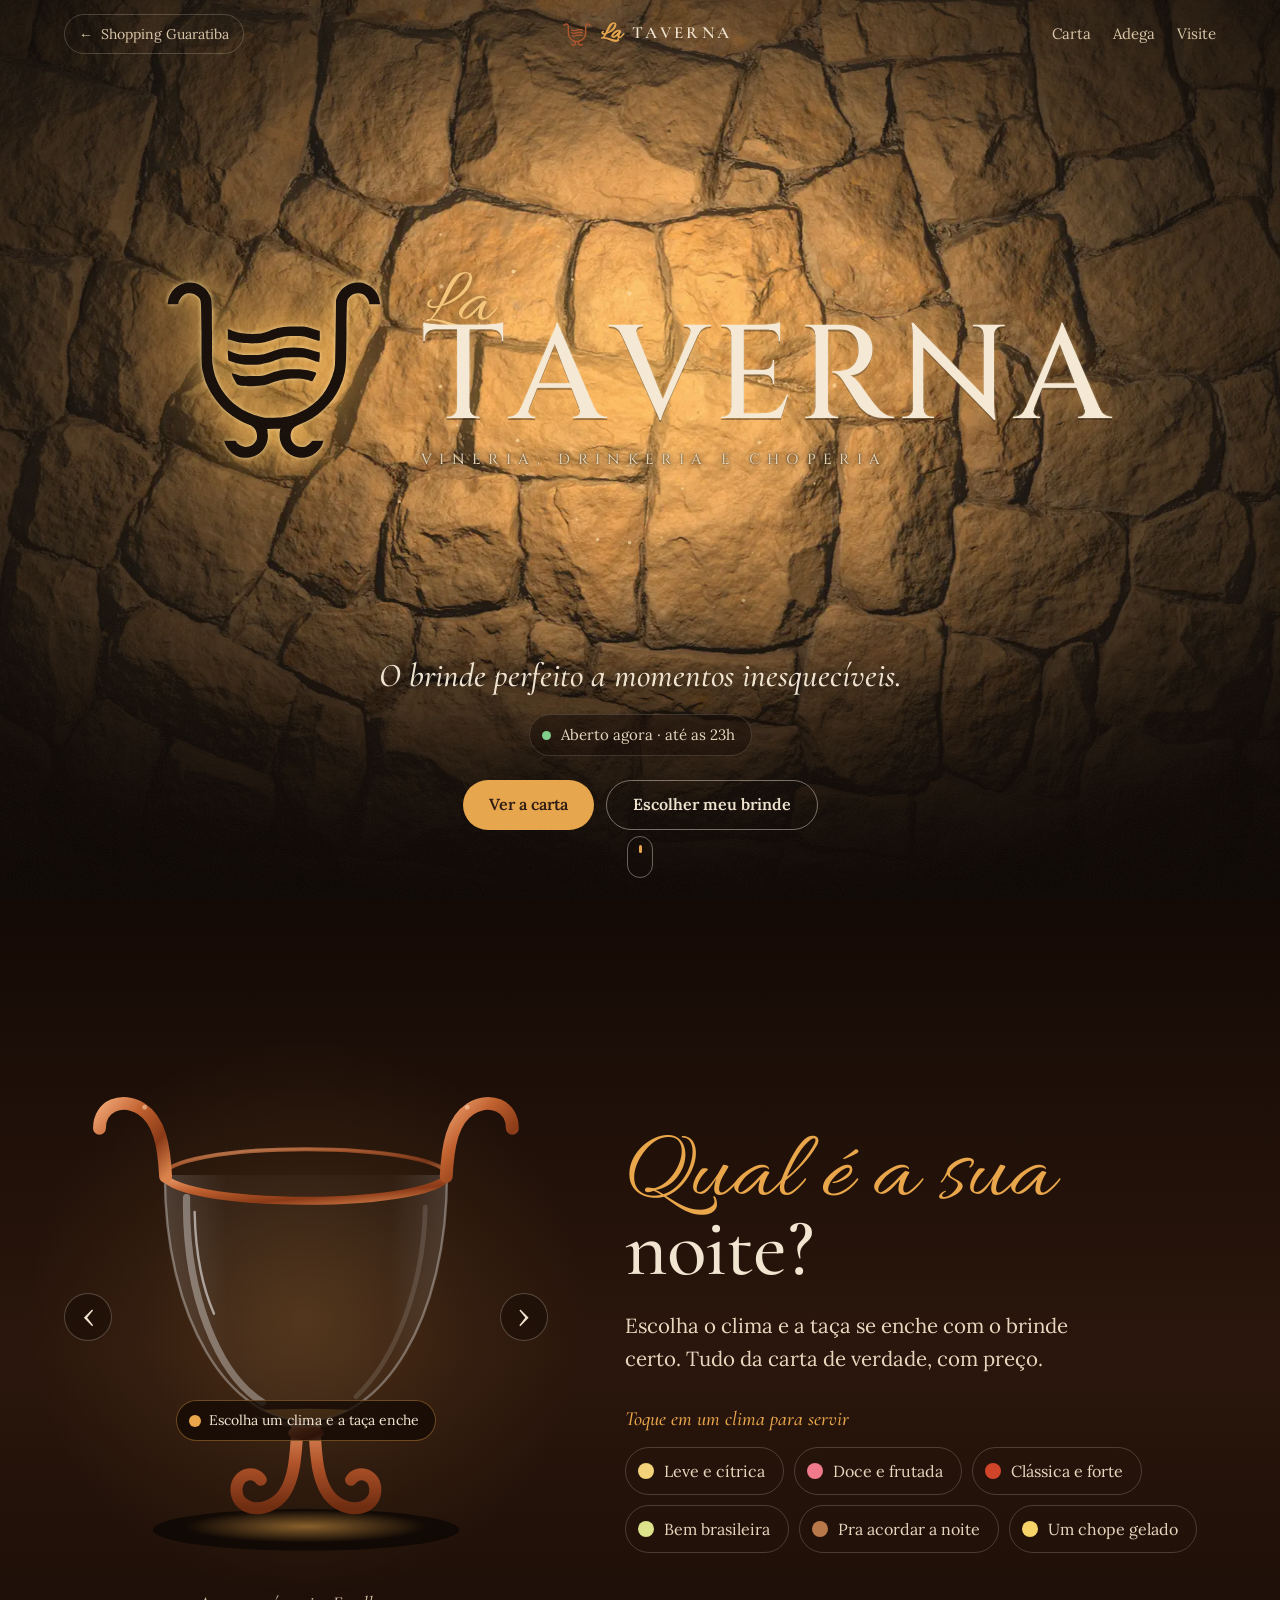
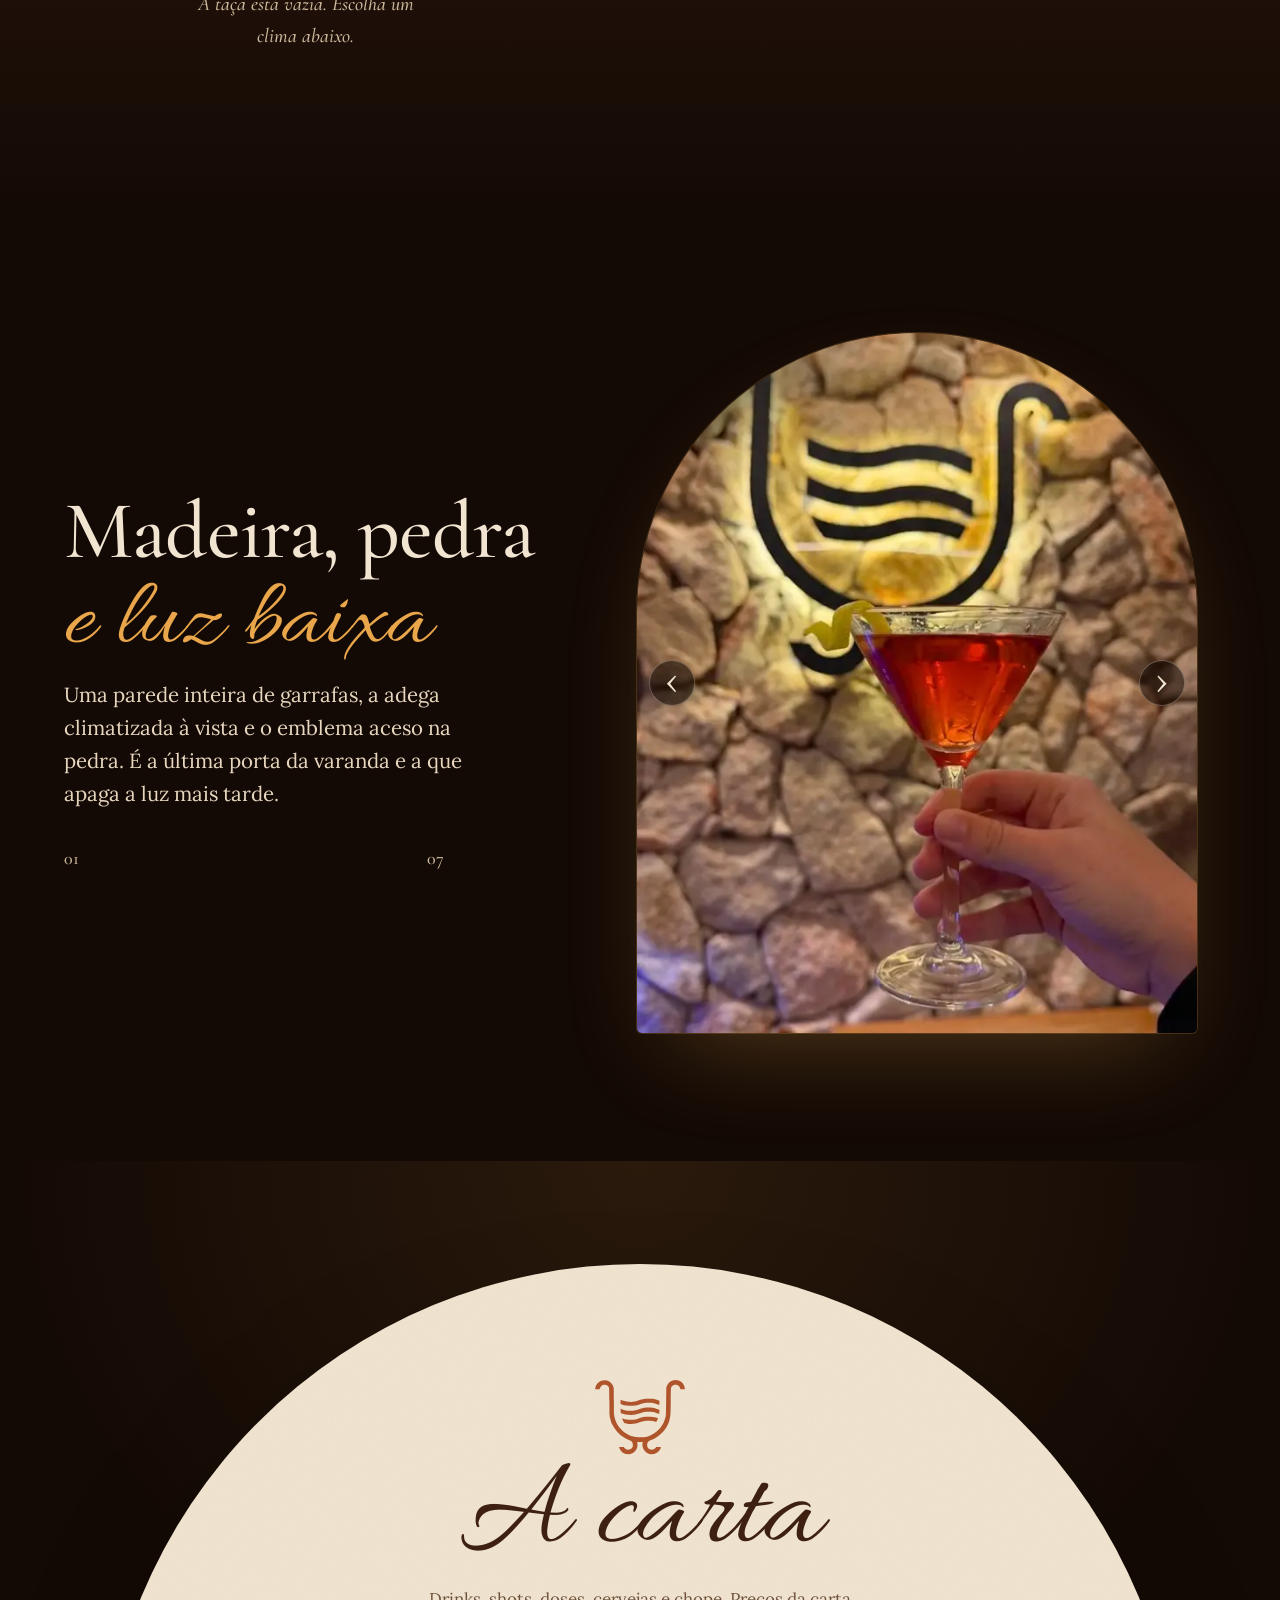
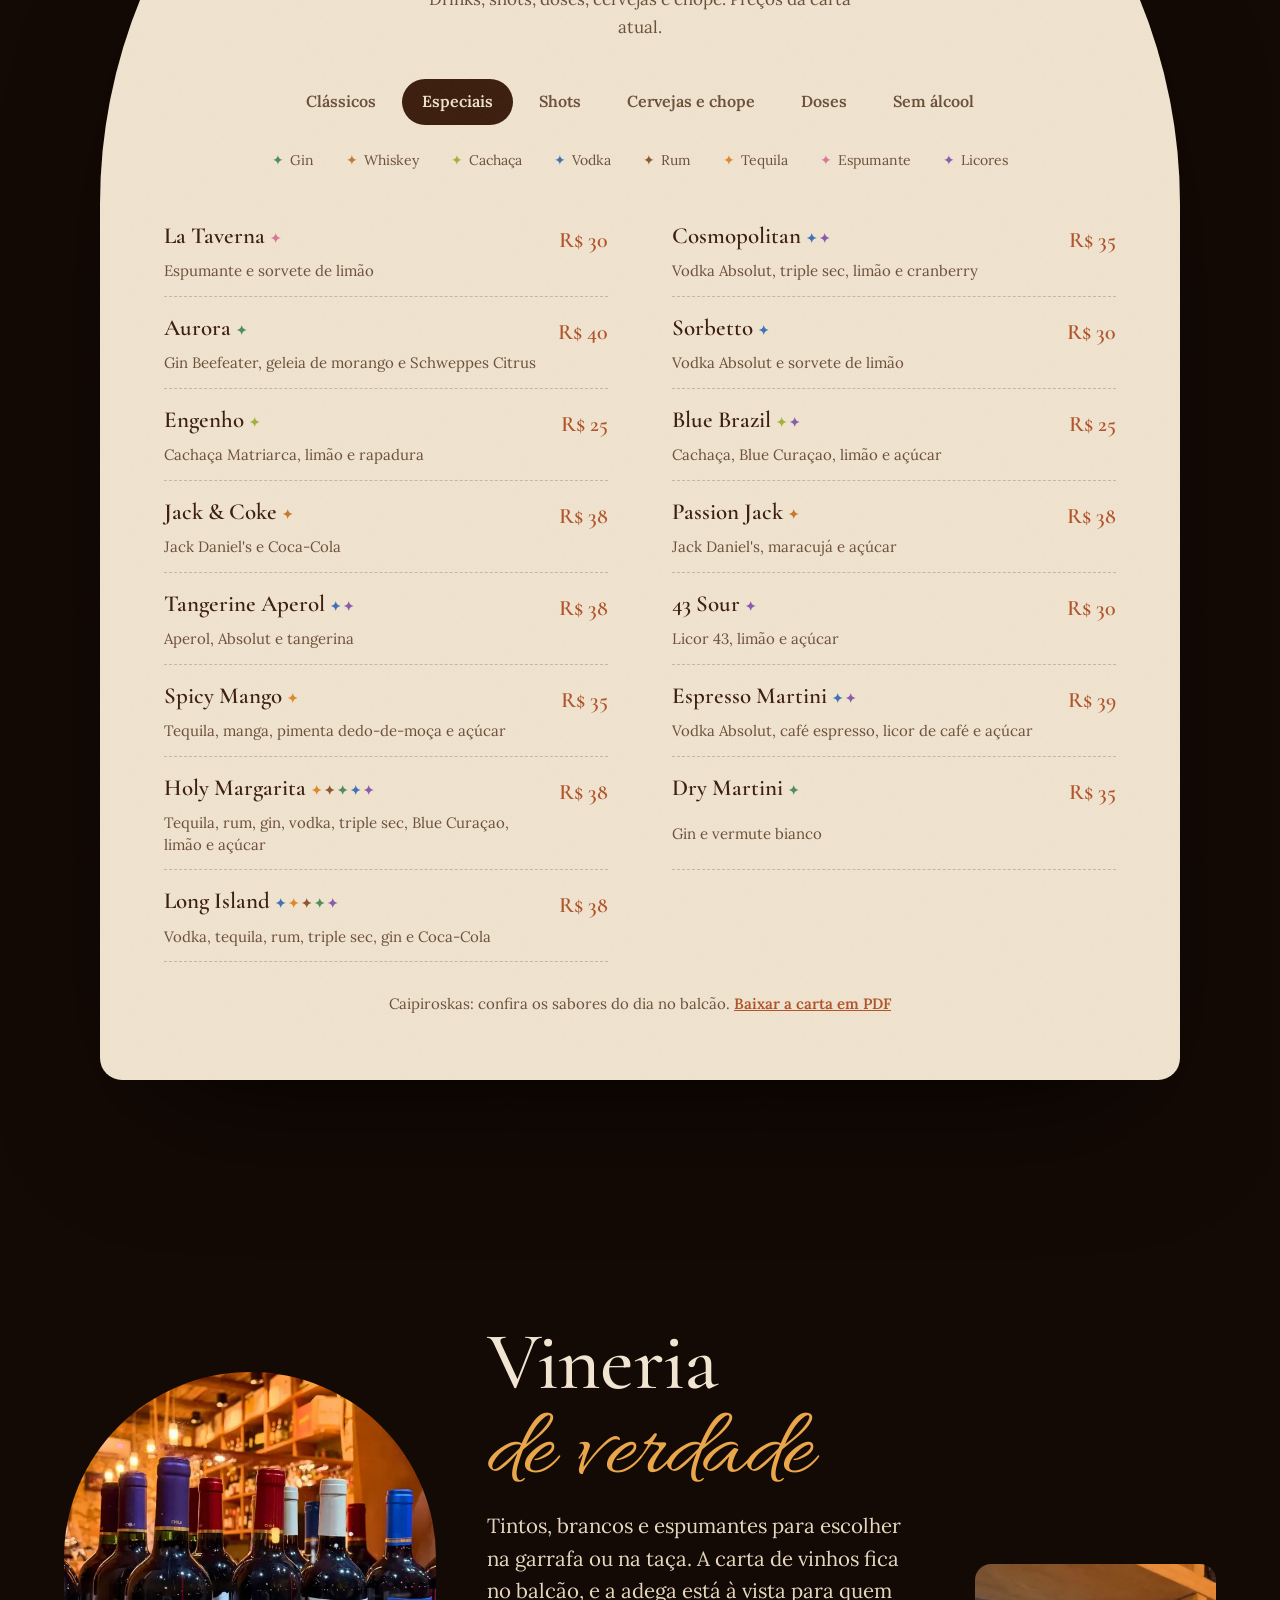
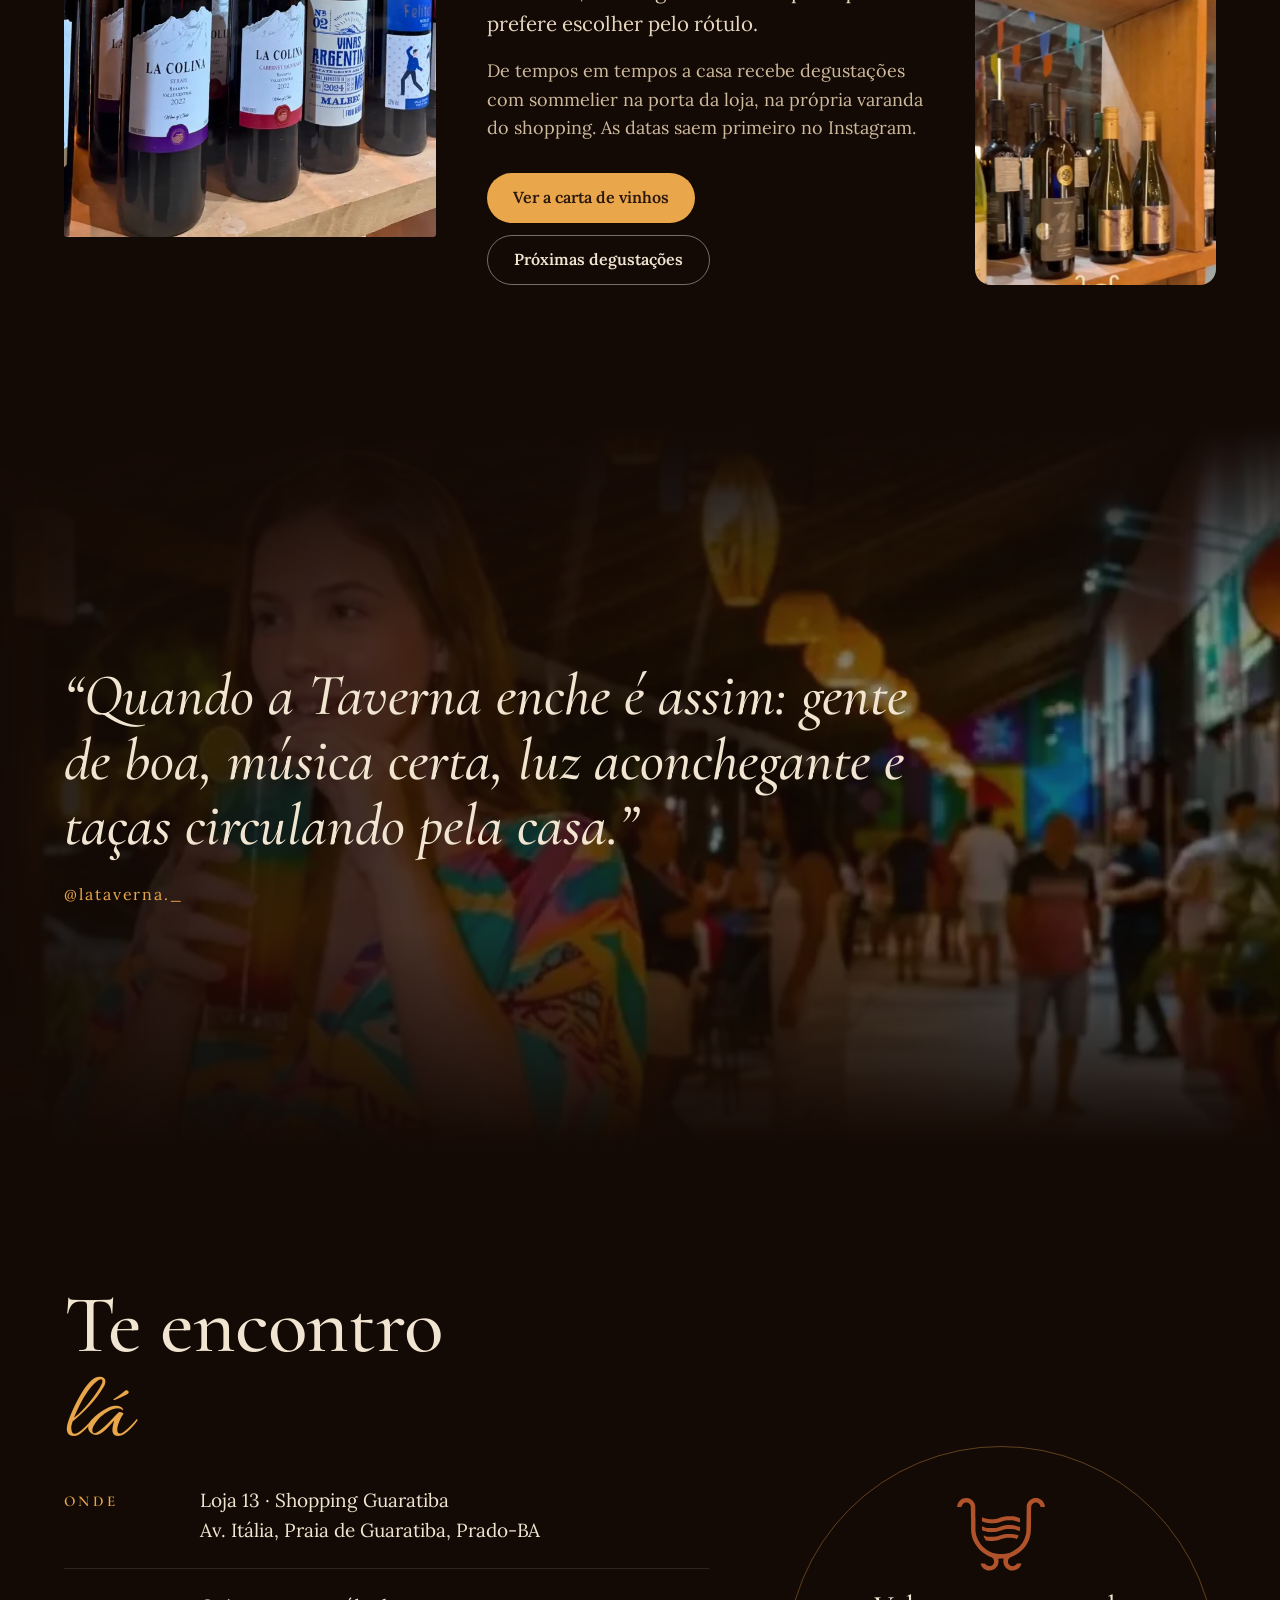
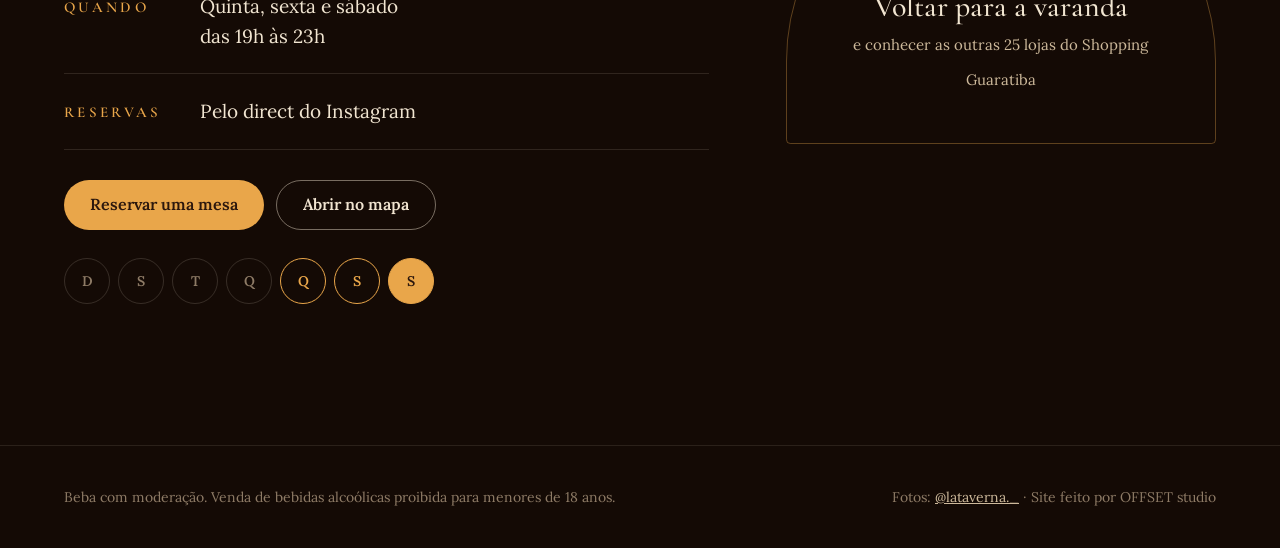
==== commit 32a439af: "La Taverna: fotos da casa podem ser passadas à mão (deslizar, setas, toque nos lados e nas barrinhas" ====
--- a/la-taverna/index.html
+++ b/la-taverna/index.html
@@ -18,7 +18,7 @@
 <link rel="preload" href="fonts/cinzel-latin-500-normal.woff2" as="font" type="font/woff2" crossorigin>
 <link rel="preload" href="img/pedra-acesa-d.webp" as="image" media="(min-aspect-ratio: 4/5)">
 <link rel="preload" href="img/pedra-acesa-m.webp" as="image" media="(max-aspect-ratio: 4/5)">
-<link rel="stylesheet" href="taverna.css?v=6">
+<link rel="stylesheet" href="taverna.css?v=7">
 </head>
 <body class="carregando">
 
@@ -185,7 +185,9 @@
       <p class="lead">Uma parede inteira de garrafas, a adega climatizada à vista e o emblema aceso na pedra. É a última porta da varanda e a que apaga a luz mais tarde.</p>
       <div class="casa-prog" aria-hidden="true"><span class="casa-num" id="casaNum">01</span><span class="casa-barras" id="casaBarras"><i></i><i></i><i></i><i></i><i></i><i></i><i></i></span><span class="casa-num">07</span></div>
     </div>
-    <div class="casa-fotos" id="casaFotos" role="button" tabindex="0" aria-label="Próxima foto da casa">
+    <div class="casa-fotos" id="casaFotos" tabindex="0" aria-label="Fotos da casa: deslize ou use as setas">
+      <button class="foto-seta ant" type="button" id="fotoAnt" aria-label="Foto anterior">‹</button>
+      <button class="foto-seta prox" type="button" id="fotoProx" aria-label="Próxima foto">›</button>
       <figure class="slide ativa"><img src="img/emblema-negroni-640.webp" srcset="img/emblema-negroni-640.webp 640w, img/emblema-negroni-1200.webp 1080w" sizes="(min-width:900px) 46vw, 90vw" alt="Taça de drink vermelho erguida diante do emblema da La Taverna, iluminado na parede de pedra" decoding="async"></figure>
       <figure class="slide"><img src="img/prateleiras-640.webp" srcset="img/prateleiras-640.webp 640w, img/prateleiras-1200.webp 1080w" sizes="(min-width:900px) 46vw, 90vw" alt="Estantes de madeira do chão ao teto cheias de garrafas de vinho e destilados" loading="lazy" decoding="async"></figure>
       <figure class="slide"><img src="img/garrafa-gelo-640.webp" alt="Garrafa de gin sendo tirada de uma capa de gelo no balcão" loading="lazy" decoding="async"></figure>
@@ -262,6 +264,6 @@
   <p>Fotos: <a href="https://www.instagram.com/lataverna._/" target="_blank" rel="noopener noreferrer">@lataverna._</a> · Site feito por OFFSET studio</p>
 </footer>
 
-<script src="taverna.js?v=6"></script>
+<script src="taverna.js?v=7"></script>
 </body>
 </html>
--- a/la-taverna/taverna.css
+++ b/la-taverna/taverna.css
@@ -1 +1 @@
-@font-face{font-family:Cormorant;src:url(fonts/cormorant-garamond-latin-500-normal.woff2) format("woff2");font-weight:500;font-display:swap}@font-face{font-family:Cormorant;src:url(fonts/cormorant-garamond-latin-600-normal.woff2) format("woff2");font-weight:600;font-display:swap}@font-face{font-family:Cormorant;src:url(fonts/cormorant-garamond-latin-500-italic.woff2) format("woff2");font-weight:500;font-style:italic;font-display:swap}@font-face{font-family:Lora;src:url(fonts/lora-latin-400-normal.woff2) format("woff2");font-weight:400;font-display:swap}@font-face{font-family:Lora;src:url(fonts/lora-latin-600-normal.woff2) format("woff2");font-weight:600;font-display:swap}@font-face{font-family:Lora;src:url(fonts/lora-latin-400-italic.woff2) format("woff2");font-weight:400;font-style:italic;font-display:swap}@font-face{font-family:Cinzel;src:url(fonts/cinzel-latin-500-normal.woff2) format("woff2");font-weight:500;font-display:swap}@font-face{font-family:Cinzel;src:url(fonts/cinzel-latin-600-normal.woff2) format("woff2");font-weight:600;font-display:swap}@font-face{font-family:Allura;src:url(fonts/allura-latin-400-normal.woff2) format("woff2");font-weight:400;font-display:swap}:root{--noite:#140A05;--madeira:#2A160C;--brasa:#3B1D0E;--creme:#F1E5D1;--papel:#E8DAC3;--terra:#B0532A;--ambar:#E9A64A;--ambar-claro:#F6C77B;--tinta:#2B170D;--pedra:#9C8B78;--ease:cubic-bezier(.22,.8,.2,1);--serif:"Cormorant",Georgia,"Times New Roman",serif;--texto:"Lora",Georgia,serif;--script:"Allura","Snell Roundhand",cursive;--letreiro:"Cinzel","Trajan Pro",Georgia,serif;--m:clamp(20px,5vw,72px)}*{box-sizing:border-box;margin:0;padding:0}html{scroll-behavior:smooth;-webkit-text-size-adjust:100%}body{background:var(--noite);color:var(--creme);font-family:var(--texto);font-size:18px;line-height:1.6;overflow-x:hidden;-webkit-font-smoothing:antialiased}img{display:block;max-width:100%;height:auto}a{color:inherit}button{font:inherit;color:inherit;background:none;border:0;cursor:pointer}:focus-visible{outline:2px solid var(--ambar);outline-offset:3px;border-radius:4px}.pular{position:absolute;left:-999px;top:8px;z-index:99;background:var(--creme);color:var(--tinta);padding:8px 14px;border-radius:6px}.pular:focus{left:8px}[hidden]{display:none!important}body:before{content:"";position:fixed;inset:0;z-index:60;pointer-events:none;opacity:.07;background-image:url("data:image/svg+xml,%3Csvg xmlns='http://www.w3.org/2000/svg' width='180' height='180'%3E%3Cfilter id='n'%3E%3CfeTurbulence type='fractalNoise' baseFrequency='.9' numOctaves='2' stitchTiles='stitch'/%3E%3C/filter%3E%3Crect width='100%25' height='100%25' filter='url(%23n)'/%3E%3C/svg%3E")}.emb{width:1em;height:.83em;fill:currentColor;display:inline-block;vertical-align:middle}.script{font-family:var(--script);font-weight:400;letter-spacing:0;text-transform:none}.titulo{font-family:var(--serif);font-weight:500;font-size:clamp(44px,6.4vw,92px);line-height:.95;letter-spacing:-.01em;color:var(--creme)}.titulo .script{display:inline-block;font-size:1.18em;line-height:.8;color:var(--ambar);transform:translateY(.06em)}.lead{font-size:clamp(18px,1.6vw,21px);line-height:1.6;max-width:36ch;color:#e6d6be;margin-top:22px}.btn{display:inline-flex;align-items:center;justify-content:center;min-height:50px;padding:0 26px;border-radius:999px;font-family:var(--texto);font-weight:600;font-size:16px;text-decoration:none;transition:transform .35s var(--ease),background-color .35s,color .35s,border-color .35s}.btn:hover{transform:translateY(-2px)}.btn-ouro{background:var(--ambar);color:var(--tinta)}.btn-ouro:hover{background:var(--ambar-claro)}.btn-linha{border:1.5px solid rgba(241,229,209,.45);color:var(--creme)}.btn-linha:hover{border-color:var(--creme);background:#f1e5d10f}.hero-acoes{display:flex;flex-wrap:wrap;gap:12px;margin-top:30px}.topo{position:fixed;z-index:50;left:0;right:0;top:0;display:flex;align-items:center;gap:20px;padding:14px var(--m);padding-top:max(14px,env(safe-area-inset-top));transition:background-color .5s,transform .5s var(--ease),border-color .5s;border-bottom:1px solid transparent}.topo.solido{background:#140a05eb;border-bottom-color:#e9a64a29}.volta{display:inline-flex;align-items:center;gap:8px;text-decoration:none;font-size:14px;color:#d9c6a8;padding:8px 14px;border-radius:999px;border:1px solid rgba(241,229,209,.22);transition:border-color .3s,color .3s}.volta:hover{color:var(--creme);border-color:#f1e5d199}.marca-mini{display:flex;align-items:center;gap:10px;text-decoration:none;margin:0 auto;font-family:var(--serif);font-weight:600;letter-spacing:.2em;font-size:17px;opacity:0;transition:opacity .5s}.marca-mini .emb{color:var(--terra);font-size:28px}.marca-mini i{font-family:var(--script);font-style:normal;letter-spacing:0;font-size:24px;color:var(--ambar);margin-right:2px}.topo.solido .marca-mini{opacity:1}.menu{display:flex;gap:22px}.menu a{text-decoration:none;font-size:15px;color:#d9c6a8;transition:color .3s}.menu a:hover{color:var(--ambar)}@media(max-width:760px){.menu,.volta-txt{display:none}.marca-mini{margin:0 auto 0 0}.volta{order:2}}.hero{position:relative;min-height:100svh;display:grid;grid-template-rows:1fr auto;justify-items:center;padding:110px var(--m) 70px;overflow:hidden;isolation:isolate;text-align:center}.parede{position:absolute;inset:0;z-index:-1;background:#0d0704}.pedra,.luz-pedra{position:absolute;inset:0;background:url(img/pedra-escura-d.webp) 50% 50%/cover}.luz-pedra{background-image:url(img/pedra-acesa-d.webp)}@media(max-aspect-ratio:4/5){.pedra{background-image:url(img/pedra-escura-m.webp)}.luz-pedra{background-image:url(img/pedra-acesa-m.webp)}}.luz{position:absolute;inset:0;opacity:0;will-change:opacity}.lanterna{position:absolute;left:0;top:0;width:70vmax;height:70vmax;margin:-35vmax 0 0 -35vmax;border-radius:50%;pointer-events:none;opacity:0;transition:opacity 1.2s;will-change:transform;background:radial-gradient(circle,#ffc87829,#ffc8780d 40%,#ffc87800 70%);transform:translate3d(var(--lx,50vw),var(--ly,42vh),0)}.hero.mexendo .lanterna{opacity:1}.halo{position:absolute;left:50%;top:42%;width:min(1100px,130vw);height:min(700px,90vw);transform:translate(-50%,-50%);opacity:0;background:radial-gradient(ellipse 50% 50% at 50% 50%,#ffc46061,#e9963c1f 45%,#e9963c00 70%)}.poeira{position:absolute;inset:0;opacity:0;transition:opacity 3s}.poeira i{position:absolute;width:3px;height:3px;border-radius:50%;background:#ffe2aab3;animation:flutua var(--d,12s) linear var(--a,0s) infinite}@keyframes flutua{0%{transform:translateZ(0);opacity:0}15%{opacity:.9}85%{opacity:.6}to{transform:translate3d(var(--x,30px),-160px,0);opacity:0}}.parede:after{content:"";position:absolute;inset:0;background:radial-gradient(ellipse 70% 62% at 50% 40%,transparent 30%,rgba(10,5,2,.9)),linear-gradient(0deg,var(--noite),transparent 32%)}.letreiro{align-self:center;will-change:transform,opacity;display:flex;align-items:center;justify-content:center;gap:clamp(18px,3vw,48px);margin-top:2vh}.placa-emb{width:clamp(120px,17vw,260px);height:auto;fill:#140b06;filter:drop-shadow(0 0 2px rgba(255,226,160,.9)) drop-shadow(0 0 14px rgba(255,196,90,.85)) drop-shadow(0 0 46px rgba(255,170,60,.6));opacity:.15;transition:opacity .2s}.wordmark{display:grid;justify-items:start;line-height:.85;text-align:left}.wm-la{font-family:var(--script);font-weight:400;font-size:clamp(46px,6vw,96px);color:var(--ambar-claro);margin:0 0 -.22em .06em;text-shadow:0 2px 12px rgba(0,0,0,.85),0 0 24px rgba(255,180,80,.45);opacity:0}.wm-taverna{display:flex;font-family:var(--letreiro);font-weight:500;font-size:clamp(58px,10.4vw,176px);letter-spacing:.04em;color:#f7ebd6;text-shadow:0 0 2px rgba(255,236,200,.5),0 0 30px rgba(255,180,80,.38),0 2px 0 rgba(0,0,0,.4)}.wm-taverna span{display:inline-block;opacity:0;transform:translateY(.12em);filter:blur(0)}.wm-sub{font-family:var(--letreiro);font-weight:500;font-size:clamp(11px,1.15vw,17px);letter-spacing:.5em;text-transform:uppercase;color:#e6d2b0;margin-top:18px;opacity:0;white-space:nowrap;text-shadow:0 1px 10px rgba(0,0,0,.9),0 0 2px rgba(0,0,0,.8)}.hero-base{display:grid;justify-items:center;gap:18px;margin-top:5vh}.hero-frase{font-family:var(--serif);font-style:italic;font-weight:500;font-size:clamp(24px,2.6vw,38px);line-height:1.2;color:var(--creme);text-shadow:0 2px 16px rgba(0,0,0,.9);opacity:0;transform:translateY(16px)}.hero-base .status,.hero-base .hero-acoes{opacity:0;transform:translateY(16px)}.hero-base .hero-acoes{margin-top:6px;justify-content:center}.status{display:inline-flex;align-items:center;gap:10px;font-size:15px;color:#e6d6be;padding:8px 16px 8px 12px;border-radius:999px;background:#140a058c;border:1px solid rgba(241,229,209,.16)}.ponto{width:9px;height:9px;border-radius:50%;background:var(--pedra);flex:0 0 auto}.status.aberto .ponto{background:#7fd08a;box-shadow:0 0 #7fd08a99;animation:pulsa 2s infinite}@keyframes pulsa{70%{box-shadow:0 0 0 10px #7fd08a00}to{box-shadow:0 0 #7fd08a00}}.rolar{position:absolute;left:50%;bottom:22px;width:26px;height:42px;border:1.5px solid rgba(241,229,209,.4);border-radius:14px;transform:translate(-50%)}.rolar span{position:absolute;left:50%;top:8px;width:3px;height:8px;margin-left:-1.5px;border-radius:2px;background:var(--ambar);animation:desce 1.8s var(--ease) infinite}@keyframes desce{0%{opacity:0;transform:translateY(0)}30%{opacity:1}to{opacity:0;transform:translateY(14px)}}body.pronto .placa-emb{animation:acende 1.6s steps(1,end) .35s forwards}body.pronto .halo{animation:acendeHalo 1.6s steps(1,end) .35s forwards}body.pronto .luz{animation:acendeLuz 2.2s cubic-bezier(.3,0,.2,1) .9s forwards}body.pronto .poeira{opacity:1;transition-delay:1.6s}@keyframes acende{0%{opacity:.15}8%{opacity:1}12%{opacity:.25}20%{opacity:1}26%{opacity:.5}32%,to{opacity:1}}@keyframes acendeHalo{0%{opacity:0}8%{opacity:.9}12%{opacity:.1}20%{opacity:.9}26%{opacity:.4}32%,to{opacity:1}}@keyframes acendeLuz{to{opacity:1}}body.pronto .wm-la{animation:sobeTxt 1.2s var(--ease) 1.35s forwards}body.pronto .wm-taverna span{animation:letra 1.1s var(--ease) forwards}body.pronto .wm-taverna span:nth-child(1){animation-delay:1.05s}body.pronto .wm-taverna span:nth-child(2){animation-delay:1.12s}body.pronto .wm-taverna span:nth-child(3){animation-delay:1.19s}body.pronto .wm-taverna span:nth-child(4){animation-delay:1.26s}body.pronto .wm-taverna span:nth-child(5){animation-delay:1.33s}body.pronto .wm-taverna span:nth-child(6){animation-delay:1.4s}body.pronto .wm-taverna span:nth-child(7){animation-delay:1.47s}body.pronto .wm-sub{animation:sobeTxt 1.2s var(--ease) 1.75s forwards}body.pronto .hero-frase{animation:sobeTxt 1.2s var(--ease) 2s forwards}body.pronto .hero-base .status{animation:sobeTxt 1.2s var(--ease) 2.15s forwards}body.pronto .hero-base .hero-acoes{animation:sobeTxt 1.2s var(--ease) 2.3s forwards}@keyframes letra{0%{opacity:0;transform:translateY(.12em)}to{opacity:1;transform:none}}@keyframes sobeTxt{to{opacity:1;transform:none}}body.fechado .luz{--forca:.7}body.fechado.pronto .luz{animation-name:acendeLuzFraca}@keyframes acendeLuzFraca{to{opacity:.72}}@media(max-width:760px){.hero{padding-top:96px}.letreiro{flex-direction:column;gap:14px;margin-top:4vh}.wordmark{justify-items:center;text-align:center}.wm-la{margin-left:0}.wm-taverna{font-size:clamp(50px,15.5vw,96px)}.wm-sub{letter-spacing:.26em;font-size:11px;white-space:normal}.placa-emb{width:clamp(130px,40vw,190px)}.rolar{display:none}}.taca{display:grid;grid-template-columns:.9fr 1.1fr;align-items:center;gap:clamp(30px,6vw,100px);padding:clamp(80px,12vw,160px) var(--m);background:linear-gradient(180deg,var(--noite),var(--madeira) 50%,var(--noite))}.taca-visual{position:relative;display:grid;justify-items:center;gap:18px;isolation:isolate}.taca-visual:before{content:"";position:absolute;left:50%;top:44%;width:120%;aspect-ratio:1;transform:translate(-50%,-50%);z-index:-1;background:radial-gradient(circle,rgba(233,166,74,.2),rgba(233,166,74,.06) 40%,transparent 68%)}.taca-svg{width:min(100%,500px);height:auto;overflow:visible}.ondas{animation:mar 6s linear infinite}@keyframes mar{0%{transform:translate(0)}to{transform:translate(-100px)}}.mesa{animation:brilho 4s ease-in-out infinite alternate}@keyframes brilho{to{opacity:.7}}.bolhas circle{fill:#fff0d28c;animation:sobe var(--d,4s) linear var(--a,0s) infinite}@keyframes sobe{0%{transform:translateY(0);opacity:0}15%{opacity:1}90%{opacity:.8}to{transform:translateY(var(--sobe,-200px));opacity:0}}.taca-legenda{font-family:var(--serif);font-style:italic;font-size:20px;color:#cdb99b;text-align:center;max-width:28ch}.taca-visual{touch-action:pan-y;user-select:none;-webkit-user-select:none}.taca-seta{position:absolute;top:40%;width:48px;height:48px;border-radius:50%;display:grid;place-items:center;font-size:30px;line-height:1;padding-bottom:4px;color:var(--creme);border:1.5px solid rgba(241,229,209,.25);background:#140a0580;transition:border-color .3s,background-color .3s,transform .3s var(--ease);z-index:2}.taca-seta:hover{border-color:var(--ambar);transform:scale(1.06)}.taca-seta.ant{left:0}.taca-seta.prox{right:0}.taca-pontos{display:none}.taca-dica{display:flex;align-items:center;gap:8px;position:absolute;left:50%;top:58%;transform:translate(-50%);white-space:nowrap;font-size:14px;color:var(--creme);background:#140a05c7;border:1px solid rgba(233,166,74,.4);padding:8px 16px 8px 12px;border-radius:999px;z-index:3;pointer-events:none;transition:opacity .5s}.taca-dica.some{opacity:0}.taca-dica .mao{width:12px;height:12px;border-radius:50%;background:var(--ambar);animation:pulsaPonto 1.4s ease-in-out infinite}@keyframes pulsaPonto{50%{box-shadow:0 0 0 7px #e9a64a00;transform:scale(.8)}0%{box-shadow:0 0 #e9a64a80}}.taca-svg.ginga-e{animation:gingaE .7s var(--ease)}.taca-svg.ginga-d{animation:gingaD .7s var(--ease)}@keyframes gingaE{30%{transform:translate(-14px) rotate(-4deg)}65%{transform:translate(5px) rotate(1.5deg)}}@keyframes gingaD{30%{transform:translate(14px) rotate(4deg)}65%{transform:translate(-5px) rotate(-1.5deg)}}.humores{display:flex;flex-wrap:wrap;gap:10px;margin-top:30px}.humor{display:inline-flex;align-items:center;gap:10px;min-height:48px;padding:0 18px 0 12px;border-radius:999px;border:1.5px solid rgba(241,229,209,.2);font-size:16px;color:#e6d6be;transition:border-color .3s,background-color .3s,color .3s,transform .3s var(--ease)}.humor:hover{border-color:#f1e5d180;transform:translateY(-2px)}.humor i{width:16px;height:16px;border-radius:50%;background:var(--c)}.humor[aria-checked=true]{background:var(--creme);color:var(--tinta);border-color:var(--creme)}.humores-tit{margin-top:28px;font-family:var(--serif);font-style:italic;font-size:20px;color:var(--ambar)}.humores-tit+.humores{margin-top:12px}.humores.convida .humor{animation:convida 2.4s ease-in-out infinite}.humores.convida .humor:nth-child(2){animation-delay:.2s}.humores.convida .humor:nth-child(3){animation-delay:.4s}.humores.convida .humor:nth-child(4){animation-delay:.6s}.humores.convida .humor:nth-child(5){animation-delay:.8s}.humores.convida .humor:nth-child(6){animation-delay:1s}@keyframes convida{0%,70%,to{border-color:#f1e5d133;box-shadow:0 0 #e9a64a00}35%{border-color:var(--ambar);box-shadow:0 0 0 4px #e9a64a2e}}.sugestoes{list-style:none;margin-top:28px;display:grid;gap:2px}.sugestoes li{display:grid;grid-template-columns:1fr auto;gap:4px 18px;padding:16px 0;border-bottom:1px solid rgba(241,229,209,.12);animation:entra .6s var(--ease) both}.sugestoes li:nth-child(2){animation-delay:.07s}.sugestoes li:nth-child(3){animation-delay:.14s}.sugestoes li:nth-child(4){animation-delay:.21s}@keyframes entra{0%{opacity:0;transform:translateY(10px)}}.sugestoes strong{font-family:var(--serif);font-weight:600;font-size:26px;line-height:1.1;color:var(--creme)}.sugestoes span{grid-column:1;font-size:15px;color:#bca78a}.sugestoes b{grid-row:1/3;grid-column:2;align-self:center;font-family:var(--serif);font-weight:600;font-size:24px;color:var(--ambar)}@media(max-width:860px){.taca{grid-template-columns:1fr}.taca-svg{width:min(80vw,380px)}}.casa{padding:clamp(70px,10vw,140px) var(--m)}.casa-palco{display:grid;grid-template-columns:.9fr 1.1fr;align-items:center;gap:clamp(30px,5vw,80px)}.casa-cab .lead{max-width:34ch}.casa-prog{display:flex;align-items:center;gap:14px;margin-top:34px;font-family:var(--serif);font-size:18px;color:#cdb99b}.casa-barras{display:flex;gap:6px;flex:1;max-width:320px}.casa-barras i{flex:1;height:3px;border-radius:2px;background:#f1e5d129;overflow:hidden;position:relative}.casa-barras i:after{content:"";position:absolute;inset:0;background:var(--ambar);transform-origin:0 50%;transform:scaleX(0)}.casa-barras i.cheia:after{transform:scaleX(1)}.casa-barras i.corre:after{animation:enche 3.8s linear forwards}@keyframes enche{to{transform:scaleX(1)}}.casa-fotos{position:relative;justify-self:center;width:min(100%,560px);aspect-ratio:4/5;border-radius:999px 999px 18px 18px;overflow:hidden;cursor:pointer;box-shadow:0 40px 100px -40px #e9a64a59,0 0 0 1px #e9a64a33;background:#1d0f08;-webkit-tap-highlight-color:transparent}.slide{position:absolute;inset:0;opacity:0;transition:opacity 1s var(--ease)}.slide img{width:100%;height:100%;object-fit:cover;transform:scale(1.08);transition:transform 4.6s cubic-bezier(.2,.6,.2,1)}.slide.ativa{opacity:1;z-index:2}.slide.ativa img{transform:scale(1)}.slide.passou{z-index:1}@media(max-width:860px){.casa-palco{grid-template-columns:1fr}}.carta{padding:clamp(40px,8vw,110px) var(--m);background:radial-gradient(ellipse 70% 50% at 50% 0,rgba(233,166,74,.1),transparent 70%)}.carta-papel{position:relative;max-width:1080px;margin:0 auto;background:var(--creme);color:var(--tinta);border-radius:min(540px,50vw) min(540px,50vw) 22px 22px;padding:clamp(70px,9vw,120px) clamp(20px,5vw,70px) clamp(40px,5vw,70px);text-align:center;box-shadow:0 60px 140px -50px #000c}.carta-papel:after{content:"";position:absolute;inset:0;border-radius:inherit;pointer-events:none;opacity:.35;background-image:url("data:image/svg+xml,%3Csvg xmlns='http://www.w3.org/2000/svg' width='240' height='240'%3E%3Cfilter id='n'%3E%3CfeTurbulence type='fractalNoise' baseFrequency='.55' numOctaves='3' stitchTiles='stitch'/%3E%3CfeColorMatrix values='0 0 0 0 .45  0 0 0 0 .33  0 0 0 0 .2  0 0 0 .18 0'/%3E%3C/filter%3E%3Crect width='100%25' height='100%25' filter='url(%23n)'/%3E%3C/svg%3E")}.carta-emb{font-size:92px;color:var(--terra)}.carta-titulo{display:block;font-size:clamp(84px,10vw,140px);line-height:.9;color:var(--brasa);margin-top:6px}.carta-sub{margin:10px auto 0;color:#6c4f3a;font-size:17px;max-width:42ch}.abas{display:flex;flex-wrap:wrap;justify-content:center;gap:6px;margin-top:38px}.aba{min-height:46px;padding:0 20px;border-radius:999px;font-weight:600;font-size:16px;color:#6c4f3a;transition:background-color .3s,color .3s}.aba:hover{color:var(--brasa)}.aba[aria-selected=true]{background:var(--brasa);color:var(--creme)}.bases{display:flex;flex-wrap:wrap;justify-content:center;gap:8px 16px;margin-top:20px;min-height:30px}.base{display:inline-flex;align-items:center;gap:6px;font-size:14px;color:#6c4f3a;padding:4px 8px;border-radius:6px;transition:background-color .25s,color .25s,opacity .25s}.base:before{content:"\2726";color:var(--c);font-size:14px}.base[aria-pressed=true]{background:#3b1d0e1a;color:var(--brasa);font-weight:600}.bases.filtrando .base[aria-pressed=false]{opacity:.45}.lista{display:grid;grid-template-columns:1fr 1fr;gap:4px clamp(30px,5vw,70px);margin-top:34px;text-align:left}.item{display:grid;grid-template-columns:1fr auto;gap:2px 16px;padding:14px 0;border-bottom:1px dashed rgba(59,29,14,.22);animation:entra .45s var(--ease) both}.item h3{font-family:var(--serif);font-weight:600;font-size:23px;line-height:1.15;color:var(--brasa)}.item h3 small{font-family:var(--texto);font-weight:400;font-size:12px;letter-spacing:.05em}.item h3 .st{font-size:13px;margin-left:5px;letter-spacing:2px}.item p{grid-column:1;font-size:15px;line-height:1.45;color:#6c4f3a}.item b{grid-column:2;grid-row:1;font-family:var(--serif);font-weight:600;font-size:22px;color:var(--terra);white-space:nowrap}.lista-vazia{grid-column:1/-1;text-align:center;padding:30px;color:#6c4f3a;font-style:italic}.carta-nota{margin-top:30px;font-size:15px;color:#6c4f3a}.carta-nota a{color:var(--terra);font-weight:600}@media(max-width:700px){.lista{grid-template-columns:1fr}.carta-papel{border-radius:240px 240px 18px 18px}}.adega{display:grid;grid-template-columns:.85fr 1fr .55fr;gap:clamp(24px,4vw,60px);align-items:center;padding:clamp(80px,11vw,150px) var(--m)}.adega-foto img{width:100%;aspect-ratio:4/5;object-fit:cover;border-radius:999px 999px 16px 16px}.adega-foto2{align-self:end}.adega-foto2 img{width:100%;aspect-ratio:3/4;object-fit:cover;border-radius:16px;filter:saturate(.9)}.adega-texto>p:not(.lead){margin-top:16px;max-width:42ch;color:#cdb99b}@media(max-width:960px){.adega{grid-template-columns:1fr 1fr}.adega-foto2{display:none}}@media(max-width:700px){.adega{grid-template-columns:1fr}.adega-foto img{aspect-ratio:1/1;border-radius:200px 200px 16px 16px}}.noites{position:relative;min-height:80vh;display:grid;place-items:center;padding:100px var(--m);overflow:hidden;isolation:isolate}.noites-foto{position:absolute;inset:-10% 0;z-index:-2}.noites-foto img{width:100%;height:100%;object-fit:cover;object-position:50% 18%;will-change:transform;transform:translate3d(0,calc(var(--p,0) * 8%),0) scale(1.08)}.noites:before{content:"";position:absolute;inset:0;z-index:-1;background:linear-gradient(90deg,#140a05eb,#140a058c 60%,#140a0559),linear-gradient(0deg,var(--noite),transparent 30%,transparent 70%,var(--noite))}.noites-cit{max-width:900px;justify-self:start}.noites-cit p{font-family:var(--serif);font-style:italic;font-weight:500;font-size:clamp(34px,4.6vw,66px);line-height:1.1;color:var(--creme)}.noites-cit footer{margin-top:24px;font-size:16px;letter-spacing:.12em;color:var(--ambar)}.visite{display:grid;grid-template-columns:1.2fr .8fr;gap:clamp(30px,6vw,90px);align-items:center;padding:clamp(80px,11vw,150px) var(--m)}.dados{margin-top:34px;display:grid;gap:22px}.dados div{display:grid;grid-template-columns:120px 1fr;gap:16px;padding-bottom:22px;border-bottom:1px solid rgba(241,229,209,.12)}.dados dt{font-family:var(--serif);font-weight:600;font-size:15px;letter-spacing:.22em;text-transform:uppercase;color:var(--ambar);padding-top:4px}.dados dd{font-size:19px;color:var(--creme)}.semana{display:flex;gap:8px;margin-top:28px;flex-wrap:wrap}.semana span{width:46px;height:46px;border-radius:50%;display:grid;place-items:center;font-size:14px;font-weight:600;border:1.5px solid rgba(241,229,209,.16);color:#8e7b66}.semana span.abre{border-color:var(--ambar);color:var(--ambar)}.semana span.hoje{background:var(--ambar);color:var(--tinta);border-color:var(--ambar)}.volta-grande{display:grid;justify-items:center;gap:18px;padding:50px 30px;text-align:center;text-decoration:none;border-radius:999px 999px 20px 20px;border:1.5px solid rgba(233,166,74,.35);font-family:var(--serif);font-size:30px;line-height:1.15;transition:background-color .4s,border-color .4s,transform .4s var(--ease)}.volta-grande:hover{background:#e9a64a14;border-color:var(--ambar);transform:translateY(-4px)}.volta-grande .emb{font-size:90px;color:var(--terra)}.volta-grande small{font-family:var(--texto);font-size:15px;color:#cdb99b}@media(max-width:860px){.visite{grid-template-columns:1fr}.dados div{grid-template-columns:1fr;gap:4px}}.rodape{padding:40px var(--m) calc(40px + env(safe-area-inset-bottom));border-top:1px solid rgba(241,229,209,.1);display:flex;flex-wrap:wrap;justify-content:space-between;gap:12px;font-size:14px;color:#8e7b66}.rodape a{color:#cdb99b}.rv{opacity:0;transform:translateY(30px);transition:opacity 1s var(--ease),transform 1s var(--ease)}.rv.visto{opacity:1;transform:none}@media(prefers-reduced-motion:reduce){*,*:before,*:after{animation-duration:.01ms!important;animation-iteration-count:1!important;transition-duration:.01ms!important;scroll-behavior:auto!important}.rv,.wm-la,.wm-taverna span,.wm-sub,.hero-frase,.hero-base .status,.hero-base .hero-acoes{opacity:1!important;transform:none!important}.placa-emb,.halo,.luz{opacity:1!important}}@media(max-width:520px){.status{font-size:14px}}@media(max-width:700px){:root{--m:20px}body{font-size:17px}.titulo{font-size:clamp(40px,11.5vw,52px)}.lead{font-size:17px;margin-top:14px}.btn{min-height:48px;padding:0 20px;font-size:15px}.hero-acoes{margin-top:22px}.hero{padding:84px var(--m) 40px;min-height:100svh}.hero-base{margin-top:3vh;gap:14px;width:100%}.hero-base .hero-acoes{display:grid;grid-template-columns:1fr 1fr;gap:10px;width:100%;max-width:400px}.hero-base .btn{padding:0 10px}.hero-frase{font-size:25px}.taca{display:flex;flex-direction:column;gap:0;padding:64px var(--m) 56px}.taca-texto{display:contents}.taca .titulo{order:1;align-self:flex-start}.taca .lead{order:2}.taca-visual{order:3;margin-top:14px;width:100%}.taca-svg{width:min(70vw,300px)}.taca-seta{top:36%;width:44px;height:44px;font-size:28px}.taca-legenda{font-size:18px;margin-top:-4px;color:var(--creme)}.taca-dica{display:flex;align-items:center;gap:8px;position:absolute;left:50%;top:71%;transform:translate(-50%);white-space:nowrap;font-size:13px;color:var(--creme);background:#140a05c7;border:1px solid rgba(233,166,74,.4);padding:7px 14px 7px 10px;border-radius:999px;z-index:3;pointer-events:none;transition:opacity .5s}.taca-dica.some{opacity:0}.humores-tit{order:4;margin-top:18px;font-size:18px;text-align:center}.humores{order:5;display:grid;grid-template-columns:1fr 1fr;gap:8px;margin-top:10px!important}.humor{min-height:44px;font-size:14px;padding:0 10px;gap:8px;justify-content:flex-start}.humor i{width:13px;height:13px;flex:0 0 auto}.sugestoes{order:6;margin-top:12px}.sugestoes li{padding:13px 0}.sugestoes strong{font-size:22px}.sugestoes b{font-size:21px}.casa{padding:56px var(--m) 40px}.casa-palco{gap:20px}.casa-prog{margin-top:16px;font-size:16px}.casa-fotos{width:100%;aspect-ratio:4/4.6;border-radius:180px 180px 16px 16px}.carta{padding:24px 10px 40px}.carta-papel{border-radius:200px 200px 18px 18px;padding:56px 16px 28px}.carta-emb{font-size:64px}.carta-titulo{font-size:84px}.carta-sub{font-size:15px}.abas,.bases{flex-wrap:nowrap;justify-content:flex-start;overflow-x:auto;scrollbar-width:none;margin-left:-16px;margin-right:-16px;padding:2px 16px;scroll-snap-type:x proximity}.abas::-webkit-scrollbar,.bases::-webkit-scrollbar{display:none}.abas{margin-top:26px;gap:4px}.aba{flex:0 0 auto;min-height:42px;padding:0 16px;font-size:15px;white-space:nowrap;scroll-snap-align:start}.bases{margin-top:12px;gap:4px;min-height:0}.base{flex:0 0 auto;white-space:nowrap;font-size:13px;padding:6px 8px}.lista{margin-top:18px;gap:0}.item{padding:12px 0}.item h3{font-size:21px}.item p{font-size:14px}.item b{font-size:20px}.carta-nota{font-size:14px;margin-top:20px}.adega{padding:56px var(--m);gap:22px}.adega-foto img{aspect-ratio:4/3.4;border-radius:180px 180px 14px 14px}.adega-texto .hero-acoes{display:grid;grid-template-columns:1fr;gap:10px}.noites{min-height:64svh;padding:70px var(--m)}.noites-cit p{font-size:31px}.visite{padding:56px var(--m) 40px;gap:34px}.dados{margin-top:22px;gap:14px}.dados div{padding-bottom:14px}.dados dd{font-size:17px}.visite-texto .hero-acoes{display:grid;grid-template-columns:1fr 1fr;gap:10px}.visite-texto .btn{padding:0 10px}.semana{gap:6px;flex-wrap:nowrap}.semana span{width:38px;height:38px;font-size:13px}.volta-grande{padding:34px 20px;font-size:25px;gap:12px;border-radius:160px 160px 18px 18px}.volta-grande .emb{font-size:64px}.rodape{flex-direction:column;gap:8px;font-size:13px;padding-top:28px}}
+@font-face{font-family:Cormorant;src:url(fonts/cormorant-garamond-latin-500-normal.woff2) format("woff2");font-weight:500;font-display:swap}@font-face{font-family:Cormorant;src:url(fonts/cormorant-garamond-latin-600-normal.woff2) format("woff2");font-weight:600;font-display:swap}@font-face{font-family:Cormorant;src:url(fonts/cormorant-garamond-latin-500-italic.woff2) format("woff2");font-weight:500;font-style:italic;font-display:swap}@font-face{font-family:Lora;src:url(fonts/lora-latin-400-normal.woff2) format("woff2");font-weight:400;font-display:swap}@font-face{font-family:Lora;src:url(fonts/lora-latin-600-normal.woff2) format("woff2");font-weight:600;font-display:swap}@font-face{font-family:Lora;src:url(fonts/lora-latin-400-italic.woff2) format("woff2");font-weight:400;font-style:italic;font-display:swap}@font-face{font-family:Cinzel;src:url(fonts/cinzel-latin-500-normal.woff2) format("woff2");font-weight:500;font-display:swap}@font-face{font-family:Cinzel;src:url(fonts/cinzel-latin-600-normal.woff2) format("woff2");font-weight:600;font-display:swap}@font-face{font-family:Allura;src:url(fonts/allura-latin-400-normal.woff2) format("woff2");font-weight:400;font-display:swap}:root{--noite:#140A05;--madeira:#2A160C;--brasa:#3B1D0E;--creme:#F1E5D1;--papel:#E8DAC3;--terra:#B0532A;--ambar:#E9A64A;--ambar-claro:#F6C77B;--tinta:#2B170D;--pedra:#9C8B78;--ease:cubic-bezier(.22,.8,.2,1);--serif:"Cormorant",Georgia,"Times New Roman",serif;--texto:"Lora",Georgia,serif;--script:"Allura","Snell Roundhand",cursive;--letreiro:"Cinzel","Trajan Pro",Georgia,serif;--m:clamp(20px,5vw,72px)}*{box-sizing:border-box;margin:0;padding:0}html{scroll-behavior:smooth;-webkit-text-size-adjust:100%}body{background:var(--noite);color:var(--creme);font-family:var(--texto);font-size:18px;line-height:1.6;overflow-x:hidden;-webkit-font-smoothing:antialiased}img{display:block;max-width:100%;height:auto}a{color:inherit}button{font:inherit;color:inherit;background:none;border:0;cursor:pointer}:focus-visible{outline:2px solid var(--ambar);outline-offset:3px;border-radius:4px}.pular{position:absolute;left:-999px;top:8px;z-index:99;background:var(--creme);color:var(--tinta);padding:8px 14px;border-radius:6px}.pular:focus{left:8px}[hidden]{display:none!important}body:before{content:"";position:fixed;inset:0;z-index:60;pointer-events:none;opacity:.07;background-image:url("data:image/svg+xml,%3Csvg xmlns='http://www.w3.org/2000/svg' width='180' height='180'%3E%3Cfilter id='n'%3E%3CfeTurbulence type='fractalNoise' baseFrequency='.9' numOctaves='2' stitchTiles='stitch'/%3E%3C/filter%3E%3Crect width='100%25' height='100%25' filter='url(%23n)'/%3E%3C/svg%3E")}.emb{width:1em;height:.83em;fill:currentColor;display:inline-block;vertical-align:middle}.script{font-family:var(--script);font-weight:400;letter-spacing:0;text-transform:none}.titulo{font-family:var(--serif);font-weight:500;font-size:clamp(44px,6.4vw,92px);line-height:.95;letter-spacing:-.01em;color:var(--creme)}.titulo .script{display:inline-block;font-size:1.18em;line-height:.8;color:var(--ambar);transform:translateY(.06em)}.lead{font-size:clamp(18px,1.6vw,21px);line-height:1.6;max-width:36ch;color:#e6d6be;margin-top:22px}.btn{display:inline-flex;align-items:center;justify-content:center;min-height:50px;padding:0 26px;border-radius:999px;font-family:var(--texto);font-weight:600;font-size:16px;text-decoration:none;transition:transform .35s var(--ease),background-color .35s,color .35s,border-color .35s}.btn:hover{transform:translateY(-2px)}.btn-ouro{background:var(--ambar);color:var(--tinta)}.btn-ouro:hover{background:var(--ambar-claro)}.btn-linha{border:1.5px solid rgba(241,229,209,.45);color:var(--creme)}.btn-linha:hover{border-color:var(--creme);background:#f1e5d10f}.hero-acoes{display:flex;flex-wrap:wrap;gap:12px;margin-top:30px}.topo{position:fixed;z-index:50;left:0;right:0;top:0;display:flex;align-items:center;gap:20px;padding:14px var(--m);padding-top:max(14px,env(safe-area-inset-top));transition:background-color .5s,transform .5s var(--ease),border-color .5s;border-bottom:1px solid transparent}.topo.solido{background:#140a05eb;border-bottom-color:#e9a64a29}.volta{display:inline-flex;align-items:center;gap:8px;text-decoration:none;font-size:14px;color:#d9c6a8;padding:8px 14px;border-radius:999px;border:1px solid rgba(241,229,209,.22);transition:border-color .3s,color .3s}.volta:hover{color:var(--creme);border-color:#f1e5d199}.marca-mini{display:flex;align-items:center;gap:10px;text-decoration:none;margin:0 auto;font-family:var(--serif);font-weight:600;letter-spacing:.2em;font-size:17px;opacity:0;transition:opacity .5s}.marca-mini .emb{color:var(--terra);font-size:28px}.marca-mini i{font-family:var(--script);font-style:normal;letter-spacing:0;font-size:24px;color:var(--ambar);margin-right:2px}.topo.solido .marca-mini{opacity:1}.menu{display:flex;gap:22px}.menu a{text-decoration:none;font-size:15px;color:#d9c6a8;transition:color .3s}.menu a:hover{color:var(--ambar)}@media(max-width:760px){.menu,.volta-txt{display:none}.marca-mini{margin:0 auto 0 0}.volta{order:2}}.hero{position:relative;min-height:100svh;display:grid;grid-template-rows:1fr auto;justify-items:center;padding:110px var(--m) 70px;overflow:hidden;isolation:isolate;text-align:center}.parede{position:absolute;inset:0;z-index:-1;background:#0d0704}.pedra,.luz-pedra{position:absolute;inset:0;background:url(img/pedra-escura-d.webp) 50% 50%/cover}.luz-pedra{background-image:url(img/pedra-acesa-d.webp)}@media(max-aspect-ratio:4/5){.pedra{background-image:url(img/pedra-escura-m.webp)}.luz-pedra{background-image:url(img/pedra-acesa-m.webp)}}.luz{position:absolute;inset:0;opacity:0;will-change:opacity}.lanterna{position:absolute;left:0;top:0;width:70vmax;height:70vmax;margin:-35vmax 0 0 -35vmax;border-radius:50%;pointer-events:none;opacity:0;transition:opacity 1.2s;will-change:transform;background:radial-gradient(circle,#ffc87829,#ffc8780d 40%,#ffc87800 70%);transform:translate3d(var(--lx,50vw),var(--ly,42vh),0)}.hero.mexendo .lanterna{opacity:1}.halo{position:absolute;left:50%;top:42%;width:min(1100px,130vw);height:min(700px,90vw);transform:translate(-50%,-50%);opacity:0;background:radial-gradient(ellipse 50% 50% at 50% 50%,#ffc46061,#e9963c1f 45%,#e9963c00 70%)}.poeira{position:absolute;inset:0;opacity:0;transition:opacity 3s}.poeira i{position:absolute;width:3px;height:3px;border-radius:50%;background:#ffe2aab3;animation:flutua var(--d,12s) linear var(--a,0s) infinite}@keyframes flutua{0%{transform:translateZ(0);opacity:0}15%{opacity:.9}85%{opacity:.6}to{transform:translate3d(var(--x,30px),-160px,0);opacity:0}}.parede:after{content:"";position:absolute;inset:0;background:radial-gradient(ellipse 70% 62% at 50% 40%,transparent 30%,rgba(10,5,2,.9)),linear-gradient(0deg,var(--noite),transparent 32%)}.letreiro{align-self:center;will-change:transform,opacity;display:flex;align-items:center;justify-content:center;gap:clamp(18px,3vw,48px);margin-top:2vh}.placa-emb{width:clamp(120px,17vw,260px);height:auto;fill:#140b06;filter:drop-shadow(0 0 2px rgba(255,226,160,.9)) drop-shadow(0 0 14px rgba(255,196,90,.85)) drop-shadow(0 0 46px rgba(255,170,60,.6));opacity:.15;transition:opacity .2s}.wordmark{display:grid;justify-items:start;line-height:.85;text-align:left}.wm-la{font-family:var(--script);font-weight:400;font-size:clamp(46px,6vw,96px);color:var(--ambar-claro);margin:0 0 -.22em .06em;text-shadow:0 2px 12px rgba(0,0,0,.85),0 0 24px rgba(255,180,80,.45);opacity:0}.wm-taverna{display:flex;font-family:var(--letreiro);font-weight:500;font-size:clamp(58px,10.4vw,176px);letter-spacing:.04em;color:#f7ebd6;text-shadow:0 0 2px rgba(255,236,200,.5),0 0 30px rgba(255,180,80,.38),0 2px 0 rgba(0,0,0,.4)}.wm-taverna span{display:inline-block;opacity:0;transform:translateY(.12em);filter:blur(0)}.wm-sub{font-family:var(--letreiro);font-weight:500;font-size:clamp(11px,1.15vw,17px);letter-spacing:.5em;text-transform:uppercase;color:#e6d2b0;margin-top:18px;opacity:0;white-space:nowrap;text-shadow:0 1px 10px rgba(0,0,0,.9),0 0 2px rgba(0,0,0,.8)}.hero-base{display:grid;justify-items:center;gap:18px;margin-top:5vh}.hero-frase{font-family:var(--serif);font-style:italic;font-weight:500;font-size:clamp(24px,2.6vw,38px);line-height:1.2;color:var(--creme);text-shadow:0 2px 16px rgba(0,0,0,.9);opacity:0;transform:translateY(16px)}.hero-base .status,.hero-base .hero-acoes{opacity:0;transform:translateY(16px)}.hero-base .hero-acoes{margin-top:6px;justify-content:center}.status{display:inline-flex;align-items:center;gap:10px;font-size:15px;color:#e6d6be;padding:8px 16px 8px 12px;border-radius:999px;background:#140a058c;border:1px solid rgba(241,229,209,.16)}.ponto{width:9px;height:9px;border-radius:50%;background:var(--pedra);flex:0 0 auto}.status.aberto .ponto{background:#7fd08a;box-shadow:0 0 #7fd08a99;animation:pulsa 2s infinite}@keyframes pulsa{70%{box-shadow:0 0 0 10px #7fd08a00}to{box-shadow:0 0 #7fd08a00}}.rolar{position:absolute;left:50%;bottom:22px;width:26px;height:42px;border:1.5px solid rgba(241,229,209,.4);border-radius:14px;transform:translate(-50%)}.rolar span{position:absolute;left:50%;top:8px;width:3px;height:8px;margin-left:-1.5px;border-radius:2px;background:var(--ambar);animation:desce 1.8s var(--ease) infinite}@keyframes desce{0%{opacity:0;transform:translateY(0)}30%{opacity:1}to{opacity:0;transform:translateY(14px)}}body.pronto .placa-emb{animation:acende 1.6s steps(1,end) .35s forwards}body.pronto .halo{animation:acendeHalo 1.6s steps(1,end) .35s forwards}body.pronto .luz{animation:acendeLuz 2.2s cubic-bezier(.3,0,.2,1) .9s forwards}body.pronto .poeira{opacity:1;transition-delay:1.6s}@keyframes acende{0%{opacity:.15}8%{opacity:1}12%{opacity:.25}20%{opacity:1}26%{opacity:.5}32%,to{opacity:1}}@keyframes acendeHalo{0%{opacity:0}8%{opacity:.9}12%{opacity:.1}20%{opacity:.9}26%{opacity:.4}32%,to{opacity:1}}@keyframes acendeLuz{to{opacity:1}}body.pronto .wm-la{animation:sobeTxt 1.2s var(--ease) 1.35s forwards}body.pronto .wm-taverna span{animation:letra 1.1s var(--ease) forwards}body.pronto .wm-taverna span:nth-child(1){animation-delay:1.05s}body.pronto .wm-taverna span:nth-child(2){animation-delay:1.12s}body.pronto .wm-taverna span:nth-child(3){animation-delay:1.19s}body.pronto .wm-taverna span:nth-child(4){animation-delay:1.26s}body.pronto .wm-taverna span:nth-child(5){animation-delay:1.33s}body.pronto .wm-taverna span:nth-child(6){animation-delay:1.4s}body.pronto .wm-taverna span:nth-child(7){animation-delay:1.47s}body.pronto .wm-sub{animation:sobeTxt 1.2s var(--ease) 1.75s forwards}body.pronto .hero-frase{animation:sobeTxt 1.2s var(--ease) 2s forwards}body.pronto .hero-base .status{animation:sobeTxt 1.2s var(--ease) 2.15s forwards}body.pronto .hero-base .hero-acoes{animation:sobeTxt 1.2s var(--ease) 2.3s forwards}@keyframes letra{0%{opacity:0;transform:translateY(.12em)}to{opacity:1;transform:none}}@keyframes sobeTxt{to{opacity:1;transform:none}}body.fechado .luz{--forca:.7}body.fechado.pronto .luz{animation-name:acendeLuzFraca}@keyframes acendeLuzFraca{to{opacity:.72}}@media(max-width:760px){.hero{padding-top:96px}.letreiro{flex-direction:column;gap:14px;margin-top:4vh}.wordmark{justify-items:center;text-align:center}.wm-la{margin-left:0}.wm-taverna{font-size:clamp(50px,15.5vw,96px)}.wm-sub{letter-spacing:.26em;font-size:11px;white-space:normal}.placa-emb{width:clamp(130px,40vw,190px)}.rolar{display:none}}.taca{display:grid;grid-template-columns:.9fr 1.1fr;align-items:center;gap:clamp(30px,6vw,100px);padding:clamp(80px,12vw,160px) var(--m);background:linear-gradient(180deg,var(--noite),var(--madeira) 50%,var(--noite))}.taca-visual{position:relative;display:grid;justify-items:center;gap:18px;isolation:isolate}.taca-visual:before{content:"";position:absolute;left:50%;top:44%;width:120%;aspect-ratio:1;transform:translate(-50%,-50%);z-index:-1;background:radial-gradient(circle,rgba(233,166,74,.2),rgba(233,166,74,.06) 40%,transparent 68%)}.taca-svg{width:min(100%,500px);height:auto;overflow:visible}.ondas{animation:mar 6s linear infinite}@keyframes mar{0%{transform:translate(0)}to{transform:translate(-100px)}}.mesa{animation:brilho 4s ease-in-out infinite alternate}@keyframes brilho{to{opacity:.7}}.bolhas circle{fill:#fff0d28c;animation:sobe var(--d,4s) linear var(--a,0s) infinite}@keyframes sobe{0%{transform:translateY(0);opacity:0}15%{opacity:1}90%{opacity:.8}to{transform:translateY(var(--sobe,-200px));opacity:0}}.taca-legenda{font-family:var(--serif);font-style:italic;font-size:20px;color:#cdb99b;text-align:center;max-width:28ch}.taca-visual{touch-action:pan-y;user-select:none;-webkit-user-select:none}.taca-seta{position:absolute;top:40%;width:48px;height:48px;border-radius:50%;display:grid;place-items:center;font-size:30px;line-height:1;padding-bottom:4px;color:var(--creme);border:1.5px solid rgba(241,229,209,.25);background:#140a0580;transition:border-color .3s,background-color .3s,transform .3s var(--ease);z-index:2}.taca-seta:hover{border-color:var(--ambar);transform:scale(1.06)}.taca-seta.ant{left:0}.taca-seta.prox{right:0}.taca-pontos{display:none}.taca-dica{display:flex;align-items:center;gap:8px;position:absolute;left:50%;top:58%;transform:translate(-50%);white-space:nowrap;font-size:14px;color:var(--creme);background:#140a05c7;border:1px solid rgba(233,166,74,.4);padding:8px 16px 8px 12px;border-radius:999px;z-index:3;pointer-events:none;transition:opacity .5s}.taca-dica.some{opacity:0}.taca-dica .mao{width:12px;height:12px;border-radius:50%;background:var(--ambar);animation:pulsaPonto 1.4s ease-in-out infinite}@keyframes pulsaPonto{50%{box-shadow:0 0 0 7px #e9a64a00;transform:scale(.8)}0%{box-shadow:0 0 #e9a64a80}}.taca-svg.ginga-e{animation:gingaE .7s var(--ease)}.taca-svg.ginga-d{animation:gingaD .7s var(--ease)}@keyframes gingaE{30%{transform:translate(-14px) rotate(-4deg)}65%{transform:translate(5px) rotate(1.5deg)}}@keyframes gingaD{30%{transform:translate(14px) rotate(4deg)}65%{transform:translate(-5px) rotate(-1.5deg)}}.humores{display:flex;flex-wrap:wrap;gap:10px;margin-top:30px}.humor{display:inline-flex;align-items:center;gap:10px;min-height:48px;padding:0 18px 0 12px;border-radius:999px;border:1.5px solid rgba(241,229,209,.2);font-size:16px;color:#e6d6be;transition:border-color .3s,background-color .3s,color .3s,transform .3s var(--ease)}.humor:hover{border-color:#f1e5d180;transform:translateY(-2px)}.humor i{width:16px;height:16px;border-radius:50%;background:var(--c)}.humor[aria-checked=true]{background:var(--creme);color:var(--tinta);border-color:var(--creme)}.humores-tit{margin-top:28px;font-family:var(--serif);font-style:italic;font-size:20px;color:var(--ambar)}.humores-tit+.humores{margin-top:12px}.humores.convida .humor{animation:convida 2.4s ease-in-out infinite}.humores.convida .humor:nth-child(2){animation-delay:.2s}.humores.convida .humor:nth-child(3){animation-delay:.4s}.humores.convida .humor:nth-child(4){animation-delay:.6s}.humores.convida .humor:nth-child(5){animation-delay:.8s}.humores.convida .humor:nth-child(6){animation-delay:1s}@keyframes convida{0%,70%,to{border-color:#f1e5d133;box-shadow:0 0 #e9a64a00}35%{border-color:var(--ambar);box-shadow:0 0 0 4px #e9a64a2e}}.sugestoes{list-style:none;margin-top:28px;display:grid;gap:2px}.sugestoes li{display:grid;grid-template-columns:1fr auto;gap:4px 18px;padding:16px 0;border-bottom:1px solid rgba(241,229,209,.12);animation:entra .6s var(--ease) both}.sugestoes li:nth-child(2){animation-delay:.07s}.sugestoes li:nth-child(3){animation-delay:.14s}.sugestoes li:nth-child(4){animation-delay:.21s}@keyframes entra{0%{opacity:0;transform:translateY(10px)}}.sugestoes strong{font-family:var(--serif);font-weight:600;font-size:26px;line-height:1.1;color:var(--creme)}.sugestoes span{grid-column:1;font-size:15px;color:#bca78a}.sugestoes b{grid-row:1/3;grid-column:2;align-self:center;font-family:var(--serif);font-weight:600;font-size:24px;color:var(--ambar)}@media(max-width:860px){.taca{grid-template-columns:1fr}.taca-svg{width:min(80vw,380px)}}.casa{padding:clamp(70px,10vw,140px) var(--m)}.casa-palco{display:grid;grid-template-columns:.9fr 1.1fr;align-items:center;gap:clamp(30px,5vw,80px)}.casa-cab .lead{max-width:34ch}.casa-prog{display:flex;align-items:center;gap:14px;margin-top:34px;font-family:var(--serif);font-size:18px;color:#cdb99b}.casa-barras{display:flex;gap:6px;flex:1;max-width:320px}.casa-barras i{flex:1;height:3px;border-radius:2px;background:#f1e5d129;overflow:hidden;position:relative}.casa-barras i:after{content:"";position:absolute;inset:0;background:var(--ambar);transform-origin:0 50%;transform:scaleX(0)}.casa-barras i.cheia:after{transform:scaleX(1)}.casa-barras i.corre:after{animation:enche 3.8s linear forwards}@keyframes enche{to{transform:scaleX(1)}}.casa-fotos{position:relative;justify-self:center;width:min(100%,560px);aspect-ratio:4/5;border-radius:999px 999px 18px 18px;overflow:hidden;cursor:pointer;box-shadow:0 40px 100px -40px #e9a64a59,0 0 0 1px #e9a64a33;background:#1d0f08;-webkit-tap-highlight-color:transparent}.casa-fotos{touch-action:pan-y;user-select:none;-webkit-user-select:none}.slide{position:absolute;inset:0;opacity:0;transition:opacity 1s var(--ease)}.foto-seta{position:absolute;top:50%;z-index:5;width:46px;height:46px;margin-top:-23px;border-radius:50%;display:grid;place-items:center;font-size:30px;line-height:1;padding-bottom:4px;color:var(--creme);background:#140a058c;border:1.5px solid rgba(241,229,209,.3);transition:background-color .3s,transform .3s var(--ease)}.foto-seta:hover{background:#140a05cc;transform:scale(1.06)}.foto-seta.ant{left:12px}.foto-seta.prox{right:12px}.casa-barras i{padding:8px 0;background-clip:content-box}.slide img{width:100%;height:100%;object-fit:cover;transform:scale(1.08);transition:transform 4.6s cubic-bezier(.2,.6,.2,1)}.slide.ativa{opacity:1;z-index:2}.slide.ativa img{transform:scale(1)}.slide.passou{z-index:1}@media(max-width:860px){.casa-palco{grid-template-columns:1fr}}.carta{padding:clamp(40px,8vw,110px) var(--m);background:radial-gradient(ellipse 70% 50% at 50% 0,rgba(233,166,74,.1),transparent 70%)}.carta-papel{position:relative;max-width:1080px;margin:0 auto;background:var(--creme);color:var(--tinta);border-radius:min(540px,50vw) min(540px,50vw) 22px 22px;padding:clamp(70px,9vw,120px) clamp(20px,5vw,70px) clamp(40px,5vw,70px);text-align:center;box-shadow:0 60px 140px -50px #000c}.carta-papel:after{content:"";position:absolute;inset:0;border-radius:inherit;pointer-events:none;opacity:.35;background-image:url("data:image/svg+xml,%3Csvg xmlns='http://www.w3.org/2000/svg' width='240' height='240'%3E%3Cfilter id='n'%3E%3CfeTurbulence type='fractalNoise' baseFrequency='.55' numOctaves='3' stitchTiles='stitch'/%3E%3CfeColorMatrix values='0 0 0 0 .45  0 0 0 0 .33  0 0 0 0 .2  0 0 0 .18 0'/%3E%3C/filter%3E%3Crect width='100%25' height='100%25' filter='url(%23n)'/%3E%3C/svg%3E")}.carta-emb{font-size:92px;color:var(--terra)}.carta-titulo{display:block;font-size:clamp(84px,10vw,140px);line-height:.9;color:var(--brasa);margin-top:6px}.carta-sub{margin:10px auto 0;color:#6c4f3a;font-size:17px;max-width:42ch}.abas{display:flex;flex-wrap:wrap;justify-content:center;gap:6px;margin-top:38px}.aba{min-height:46px;padding:0 20px;border-radius:999px;font-weight:600;font-size:16px;color:#6c4f3a;transition:background-color .3s,color .3s}.aba:hover{color:var(--brasa)}.aba[aria-selected=true]{background:var(--brasa);color:var(--creme)}.bases{display:flex;flex-wrap:wrap;justify-content:center;gap:8px 16px;margin-top:20px;min-height:30px}.base{display:inline-flex;align-items:center;gap:6px;font-size:14px;color:#6c4f3a;padding:4px 8px;border-radius:6px;transition:background-color .25s,color .25s,opacity .25s}.base:before{content:"\2726";color:var(--c);font-size:14px}.base[aria-pressed=true]{background:#3b1d0e1a;color:var(--brasa);font-weight:600}.bases.filtrando .base[aria-pressed=false]{opacity:.45}.lista{display:grid;grid-template-columns:1fr 1fr;gap:4px clamp(30px,5vw,70px);margin-top:34px;text-align:left}.item{display:grid;grid-template-columns:1fr auto;gap:2px 16px;padding:14px 0;border-bottom:1px dashed rgba(59,29,14,.22);animation:entra .45s var(--ease) both}.item h3{font-family:var(--serif);font-weight:600;font-size:23px;line-height:1.15;color:var(--brasa)}.item h3 small{font-family:var(--texto);font-weight:400;font-size:12px;letter-spacing:.05em}.item h3 .st{font-size:13px;margin-left:5px;letter-spacing:2px}.item p{grid-column:1;font-size:15px;line-height:1.45;color:#6c4f3a}.item b{grid-column:2;grid-row:1;font-family:var(--serif);font-weight:600;font-size:22px;color:var(--terra);white-space:nowrap}.lista-vazia{grid-column:1/-1;text-align:center;padding:30px;color:#6c4f3a;font-style:italic}.carta-nota{margin-top:30px;font-size:15px;color:#6c4f3a}.carta-nota a{color:var(--terra);font-weight:600}@media(max-width:700px){.lista{grid-template-columns:1fr}.carta-papel{border-radius:240px 240px 18px 18px}}.adega{display:grid;grid-template-columns:.85fr 1fr .55fr;gap:clamp(24px,4vw,60px);align-items:center;padding:clamp(80px,11vw,150px) var(--m)}.adega-foto img{width:100%;aspect-ratio:4/5;object-fit:cover;border-radius:999px 999px 16px 16px}.adega-foto2{align-self:end}.adega-foto2 img{width:100%;aspect-ratio:3/4;object-fit:cover;border-radius:16px;filter:saturate(.9)}.adega-texto>p:not(.lead){margin-top:16px;max-width:42ch;color:#cdb99b}@media(max-width:960px){.adega{grid-template-columns:1fr 1fr}.adega-foto2{display:none}}@media(max-width:700px){.adega{grid-template-columns:1fr}.adega-foto img{aspect-ratio:1/1;border-radius:200px 200px 16px 16px}}.noites{position:relative;min-height:80vh;display:grid;place-items:center;padding:100px var(--m);overflow:hidden;isolation:isolate}.noites-foto{position:absolute;inset:-10% 0;z-index:-2}.noites-foto img{width:100%;height:100%;object-fit:cover;object-position:50% 18%;will-change:transform;transform:translate3d(0,calc(var(--p,0) * 8%),0) scale(1.08)}.noites:before{content:"";position:absolute;inset:0;z-index:-1;background:linear-gradient(90deg,#140a05eb,#140a058c 60%,#140a0559),linear-gradient(0deg,var(--noite),transparent 30%,transparent 70%,var(--noite))}.noites-cit{max-width:900px;justify-self:start}.noites-cit p{font-family:var(--serif);font-style:italic;font-weight:500;font-size:clamp(34px,4.6vw,66px);line-height:1.1;color:var(--creme)}.noites-cit footer{margin-top:24px;font-size:16px;letter-spacing:.12em;color:var(--ambar)}.visite{display:grid;grid-template-columns:1.2fr .8fr;gap:clamp(30px,6vw,90px);align-items:center;padding:clamp(80px,11vw,150px) var(--m)}.dados{margin-top:34px;display:grid;gap:22px}.dados div{display:grid;grid-template-columns:120px 1fr;gap:16px;padding-bottom:22px;border-bottom:1px solid rgba(241,229,209,.12)}.dados dt{font-family:var(--serif);font-weight:600;font-size:15px;letter-spacing:.22em;text-transform:uppercase;color:var(--ambar);padding-top:4px}.dados dd{font-size:19px;color:var(--creme)}.semana{display:flex;gap:8px;margin-top:28px;flex-wrap:wrap}.semana span{width:46px;height:46px;border-radius:50%;display:grid;place-items:center;font-size:14px;font-weight:600;border:1.5px solid rgba(241,229,209,.16);color:#8e7b66}.semana span.abre{border-color:var(--ambar);color:var(--ambar)}.semana span.hoje{background:var(--ambar);color:var(--tinta);border-color:var(--ambar)}.volta-grande{display:grid;justify-items:center;gap:18px;padding:50px 30px;text-align:center;text-decoration:none;border-radius:999px 999px 20px 20px;border:1.5px solid rgba(233,166,74,.35);font-family:var(--serif);font-size:30px;line-height:1.15;transition:background-color .4s,border-color .4s,transform .4s var(--ease)}.volta-grande:hover{background:#e9a64a14;border-color:var(--ambar);transform:translateY(-4px)}.volta-grande .emb{font-size:90px;color:var(--terra)}.volta-grande small{font-family:var(--texto);font-size:15px;color:#cdb99b}@media(max-width:860px){.visite{grid-template-columns:1fr}.dados div{grid-template-columns:1fr;gap:4px}}.rodape{padding:40px var(--m) calc(40px + env(safe-area-inset-bottom));border-top:1px solid rgba(241,229,209,.1);display:flex;flex-wrap:wrap;justify-content:space-between;gap:12px;font-size:14px;color:#8e7b66}.rodape a{color:#cdb99b}.rv{opacity:0;transform:translateY(30px);transition:opacity 1s var(--ease),transform 1s var(--ease)}.rv.visto{opacity:1;transform:none}@media(prefers-reduced-motion:reduce){*,*:before,*:after{animation-duration:.01ms!important;animation-iteration-count:1!important;transition-duration:.01ms!important;scroll-behavior:auto!important}.rv,.wm-la,.wm-taverna span,.wm-sub,.hero-frase,.hero-base .status,.hero-base .hero-acoes{opacity:1!important;transform:none!important}.placa-emb,.halo,.luz{opacity:1!important}}@media(max-width:520px){.status{font-size:14px}}@media(max-width:700px){:root{--m:20px}body{font-size:17px}.titulo{font-size:clamp(40px,11.5vw,52px)}.lead{font-size:17px;margin-top:14px}.btn{min-height:48px;padding:0 20px;font-size:15px}.hero-acoes{margin-top:22px}.hero{padding:84px var(--m) 40px;min-height:100svh}.hero-base{margin-top:3vh;gap:14px;width:100%}.hero-base .hero-acoes{display:grid;grid-template-columns:1fr 1fr;gap:10px;width:100%;max-width:400px}.hero-base .btn{padding:0 10px}.hero-frase{font-size:25px}.taca{display:flex;flex-direction:column;gap:0;padding:64px var(--m) 56px}.taca-texto{display:contents}.taca .titulo{order:1;align-self:flex-start}.taca .lead{order:2}.taca-visual{order:3;margin-top:14px;width:100%}.taca-svg{width:min(70vw,300px)}.taca-seta{top:36%;width:44px;height:44px;font-size:28px}.taca-legenda{font-size:18px;margin-top:-4px;color:var(--creme)}.taca-dica{display:flex;align-items:center;gap:8px;position:absolute;left:50%;top:71%;transform:translate(-50%);white-space:nowrap;font-size:13px;color:var(--creme);background:#140a05c7;border:1px solid rgba(233,166,74,.4);padding:7px 14px 7px 10px;border-radius:999px;z-index:3;pointer-events:none;transition:opacity .5s}.taca-dica.some{opacity:0}.humores-tit{order:4;margin-top:18px;font-size:18px;text-align:center}.humores{order:5;display:grid;grid-template-columns:1fr 1fr;gap:8px;margin-top:10px!important}.humor{min-height:44px;font-size:14px;padding:0 10px;gap:8px;justify-content:flex-start}.humor i{width:13px;height:13px;flex:0 0 auto}.sugestoes{order:6;margin-top:12px}.sugestoes li{padding:13px 0}.sugestoes strong{font-size:22px}.sugestoes b{font-size:21px}.casa{padding:56px var(--m) 40px}.casa-palco{gap:20px}.casa-prog{margin-top:16px;font-size:16px}.casa-fotos{width:100%;aspect-ratio:4/4.6;border-radius:180px 180px 16px 16px}.carta{padding:24px 10px 40px}.carta-papel{border-radius:200px 200px 18px 18px;padding:56px 16px 28px}.carta-emb{font-size:64px}.carta-titulo{font-size:84px}.carta-sub{font-size:15px}.abas,.bases{flex-wrap:nowrap;justify-content:flex-start;overflow-x:auto;scrollbar-width:none;margin-left:-16px;margin-right:-16px;padding:2px 16px;scroll-snap-type:x proximity}.abas::-webkit-scrollbar,.bases::-webkit-scrollbar{display:none}.abas{margin-top:26px;gap:4px}.aba{flex:0 0 auto;min-height:42px;padding:0 16px;font-size:15px;white-space:nowrap;scroll-snap-align:start}.bases{margin-top:12px;gap:4px;min-height:0}.base{flex:0 0 auto;white-space:nowrap;font-size:13px;padding:6px 8px}.lista{margin-top:18px;gap:0}.item{padding:12px 0}.item h3{font-size:21px}.item p{font-size:14px}.item b{font-size:20px}.carta-nota{font-size:14px;margin-top:20px}.adega{padding:56px var(--m);gap:22px}.adega-foto img{aspect-ratio:4/3.4;border-radius:180px 180px 14px 14px}.adega-texto .hero-acoes{display:grid;grid-template-columns:1fr;gap:10px}.noites{min-height:64svh;padding:70px var(--m)}.noites-cit p{font-size:31px}.visite{padding:56px var(--m) 40px;gap:34px}.dados{margin-top:22px;gap:14px}.dados div{padding-bottom:14px}.dados dd{font-size:17px}.visite-texto .hero-acoes{display:grid;grid-template-columns:1fr 1fr;gap:10px}.visite-texto .btn{padding:0 10px}.semana{gap:6px;flex-wrap:nowrap}.semana span{width:38px;height:38px;font-size:13px}.volta-grande{padding:34px 20px;font-size:25px;gap:12px;border-radius:160px 160px 18px 18px}.volta-grande .emb{font-size:64px}.rodape{flex-direction:column;gap:8px;font-size:13px;padding-top:28px}}
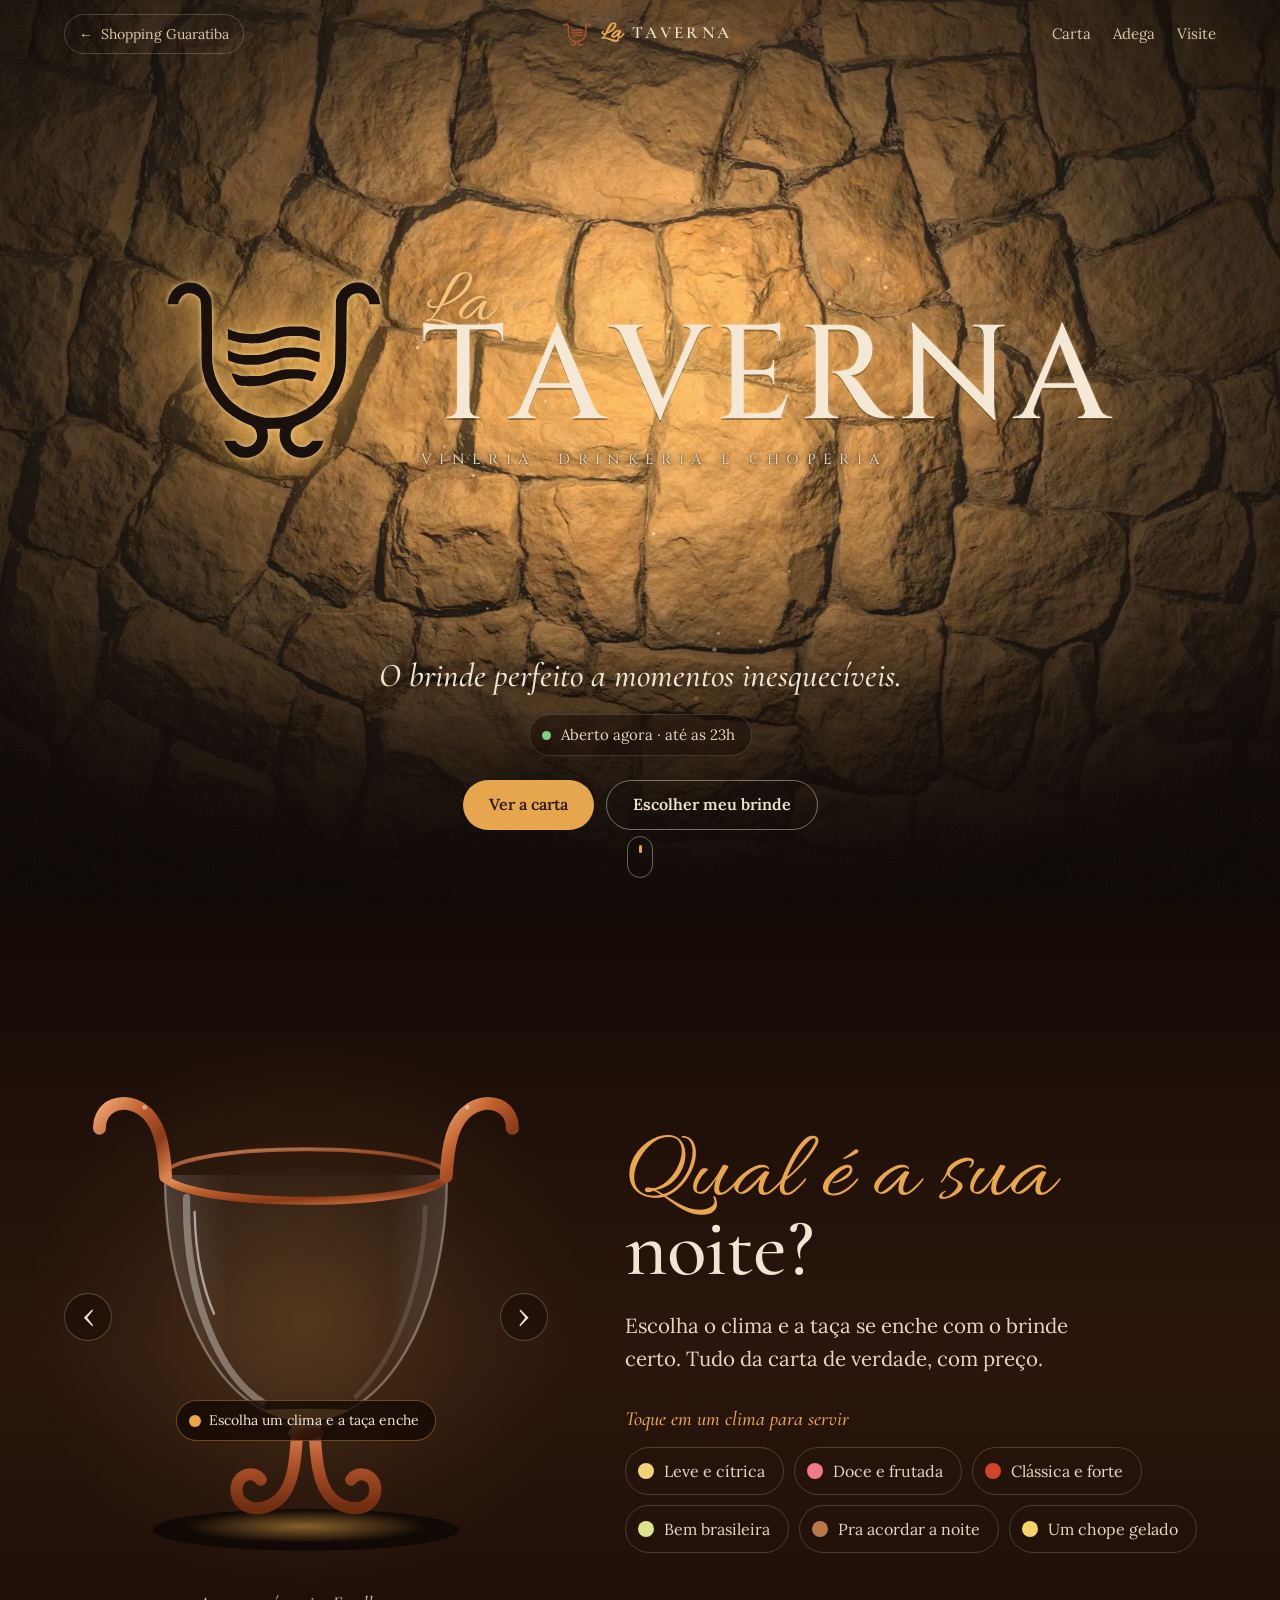
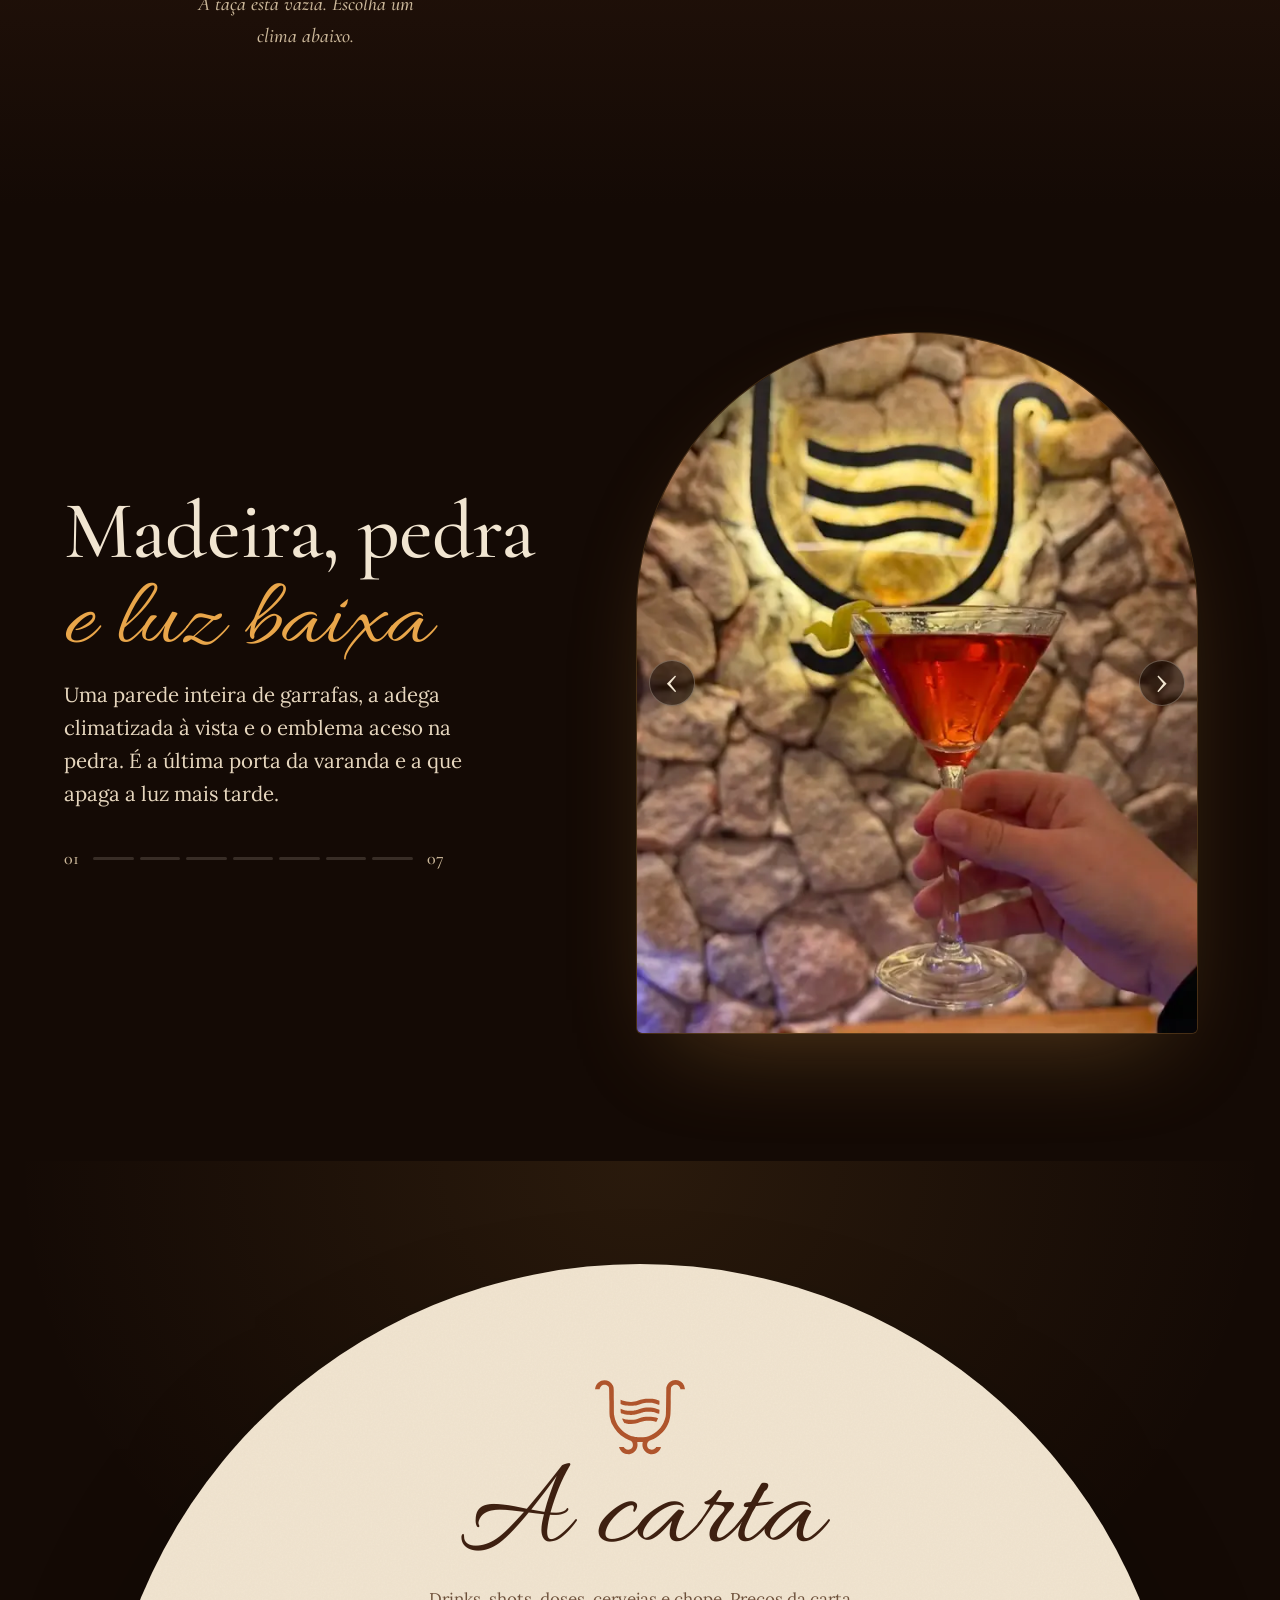
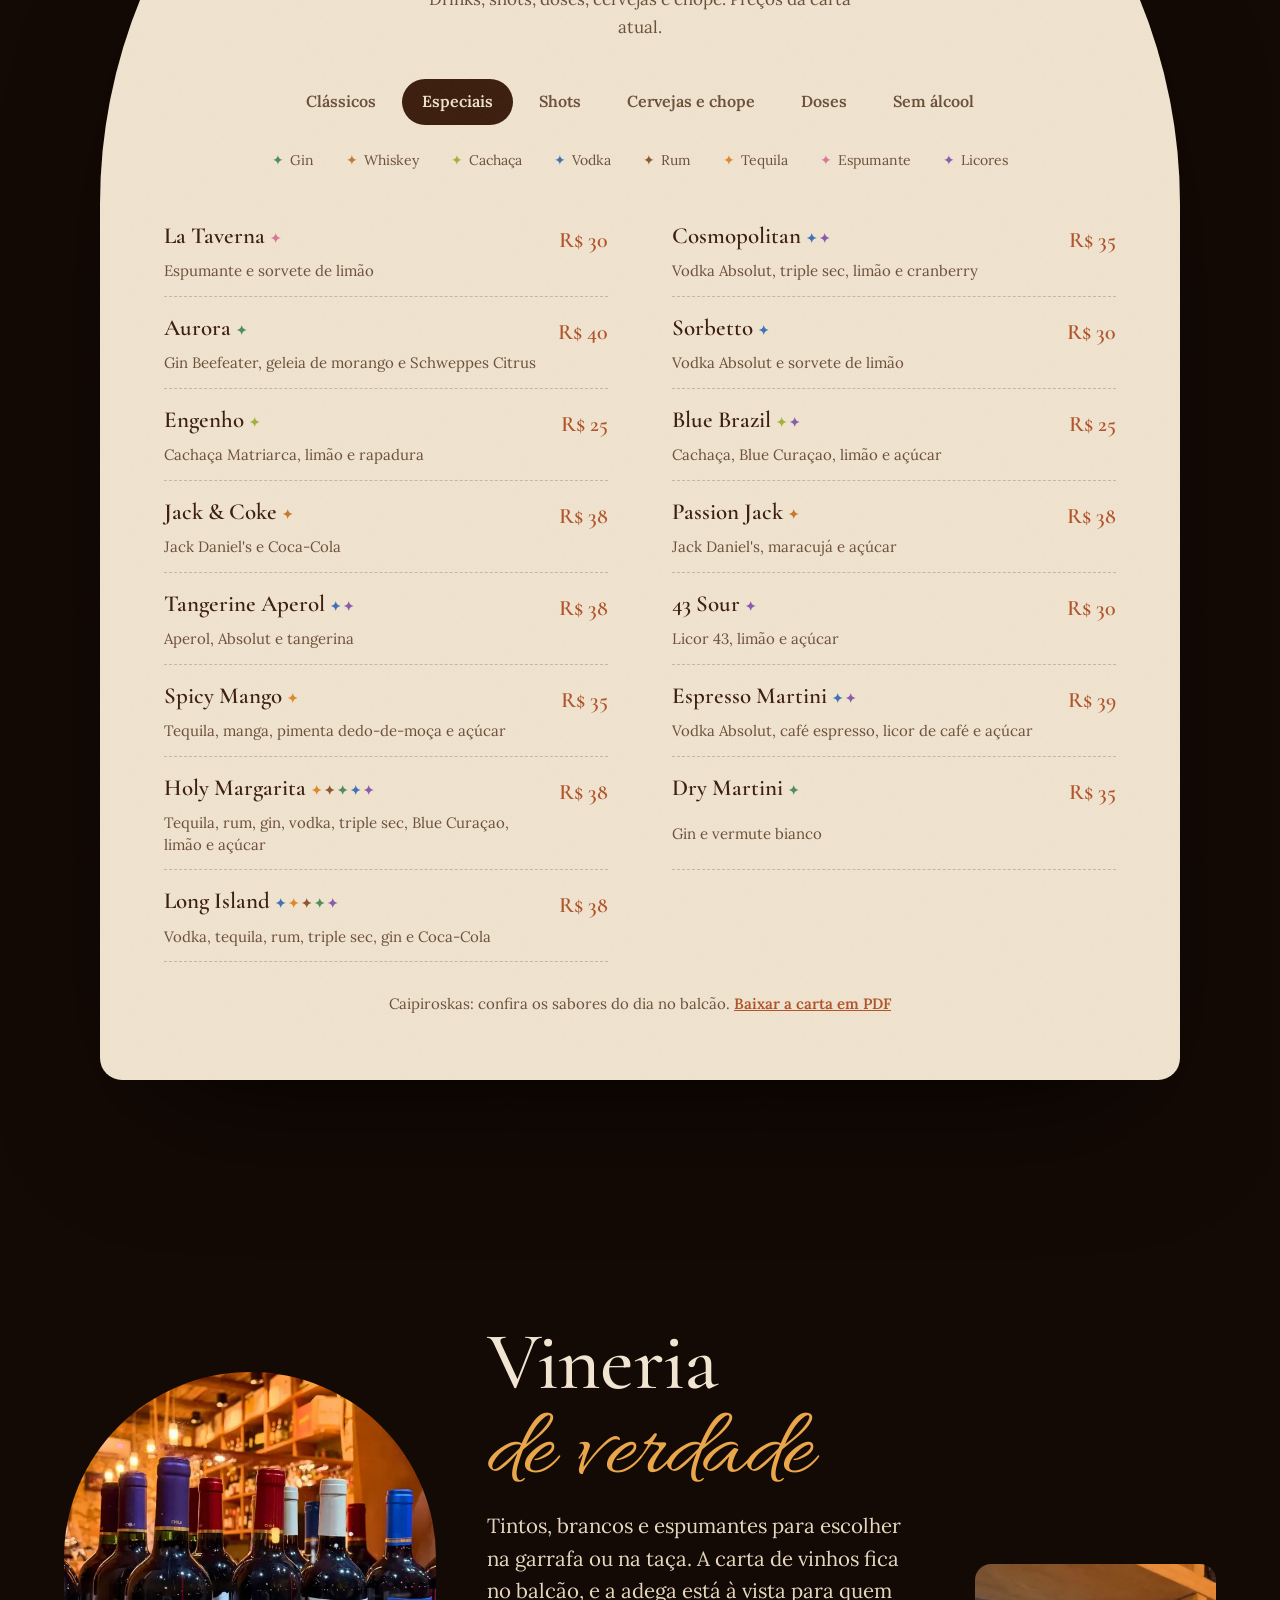
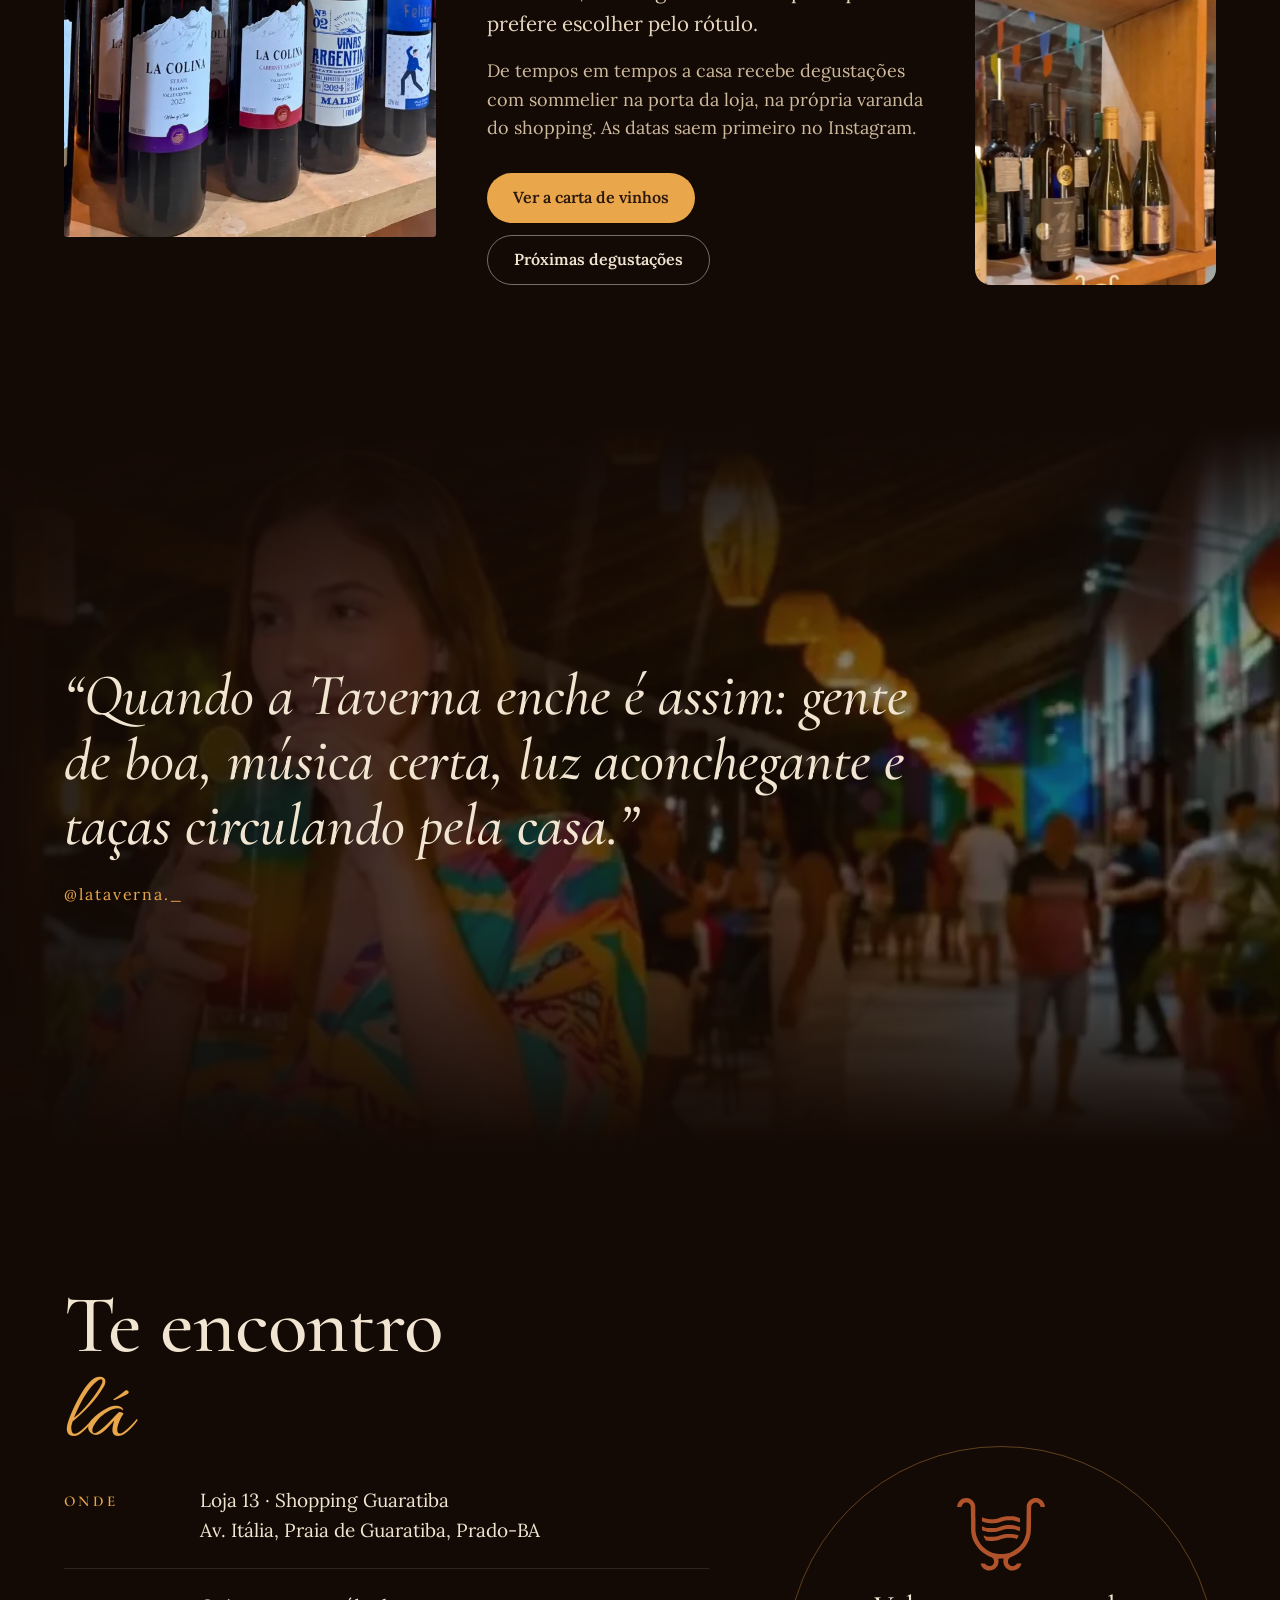
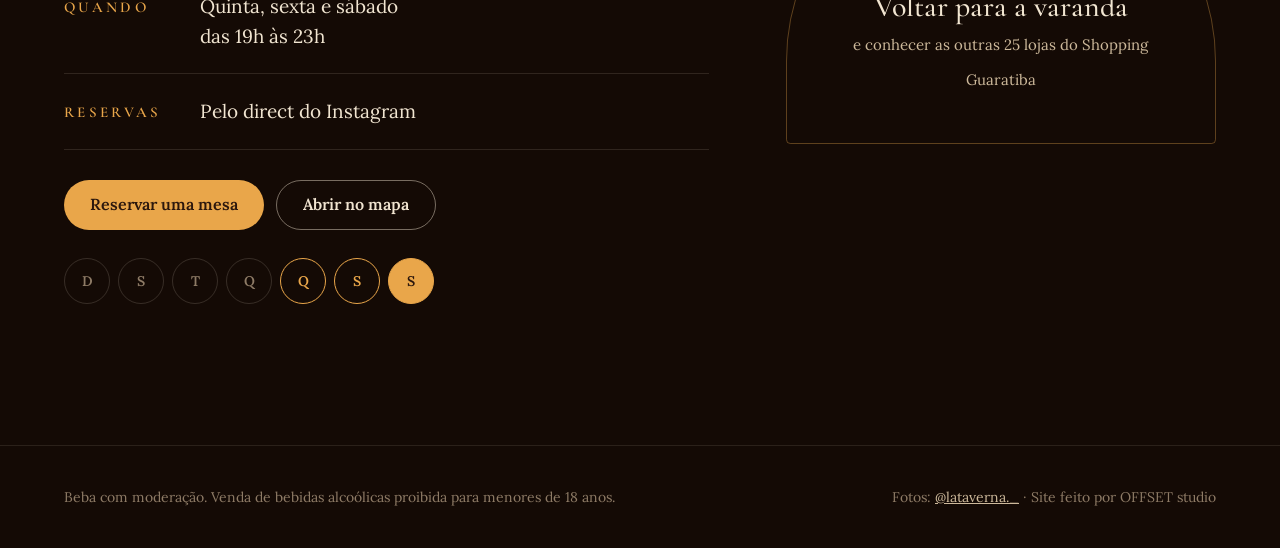
==== commit 794cef8a: "La Taverna: barrinhas de progresso das fotos com área de toque maior Co-Authored-By: Claude Opus 5.5" ====
--- a/la-taverna/index.html
+++ b/la-taverna/index.html
@@ -18,7 +18,7 @@
 <link rel="preload" href="fonts/cinzel-latin-500-normal.woff2" as="font" type="font/woff2" crossorigin>
 <link rel="preload" href="img/pedra-acesa-d.webp" as="image" media="(min-aspect-ratio: 4/5)">
 <link rel="preload" href="img/pedra-acesa-m.webp" as="image" media="(max-aspect-ratio: 4/5)">
-<link rel="stylesheet" href="taverna.css?v=7">
+<link rel="stylesheet" href="taverna.css?v=8">
 </head>
 <body class="carregando">
 
--- a/la-taverna/taverna.css
+++ b/la-taverna/taverna.css
@@ -1 +1 @@
-@font-face{font-family:Cormorant;src:url(fonts/cormorant-garamond-latin-500-normal.woff2) format("woff2");font-weight:500;font-display:swap}@font-face{font-family:Cormorant;src:url(fonts/cormorant-garamond-latin-600-normal.woff2) format("woff2");font-weight:600;font-display:swap}@font-face{font-family:Cormorant;src:url(fonts/cormorant-garamond-latin-500-italic.woff2) format("woff2");font-weight:500;font-style:italic;font-display:swap}@font-face{font-family:Lora;src:url(fonts/lora-latin-400-normal.woff2) format("woff2");font-weight:400;font-display:swap}@font-face{font-family:Lora;src:url(fonts/lora-latin-600-normal.woff2) format("woff2");font-weight:600;font-display:swap}@font-face{font-family:Lora;src:url(fonts/lora-latin-400-italic.woff2) format("woff2");font-weight:400;font-style:italic;font-display:swap}@font-face{font-family:Cinzel;src:url(fonts/cinzel-latin-500-normal.woff2) format("woff2");font-weight:500;font-display:swap}@font-face{font-family:Cinzel;src:url(fonts/cinzel-latin-600-normal.woff2) format("woff2");font-weight:600;font-display:swap}@font-face{font-family:Allura;src:url(fonts/allura-latin-400-normal.woff2) format("woff2");font-weight:400;font-display:swap}:root{--noite:#140A05;--madeira:#2A160C;--brasa:#3B1D0E;--creme:#F1E5D1;--papel:#E8DAC3;--terra:#B0532A;--ambar:#E9A64A;--ambar-claro:#F6C77B;--tinta:#2B170D;--pedra:#9C8B78;--ease:cubic-bezier(.22,.8,.2,1);--serif:"Cormorant",Georgia,"Times New Roman",serif;--texto:"Lora",Georgia,serif;--script:"Allura","Snell Roundhand",cursive;--letreiro:"Cinzel","Trajan Pro",Georgia,serif;--m:clamp(20px,5vw,72px)}*{box-sizing:border-box;margin:0;padding:0}html{scroll-behavior:smooth;-webkit-text-size-adjust:100%}body{background:var(--noite);color:var(--creme);font-family:var(--texto);font-size:18px;line-height:1.6;overflow-x:hidden;-webkit-font-smoothing:antialiased}img{display:block;max-width:100%;height:auto}a{color:inherit}button{font:inherit;color:inherit;background:none;border:0;cursor:pointer}:focus-visible{outline:2px solid var(--ambar);outline-offset:3px;border-radius:4px}.pular{position:absolute;left:-999px;top:8px;z-index:99;background:var(--creme);color:var(--tinta);padding:8px 14px;border-radius:6px}.pular:focus{left:8px}[hidden]{display:none!important}body:before{content:"";position:fixed;inset:0;z-index:60;pointer-events:none;opacity:.07;background-image:url("data:image/svg+xml,%3Csvg xmlns='http://www.w3.org/2000/svg' width='180' height='180'%3E%3Cfilter id='n'%3E%3CfeTurbulence type='fractalNoise' baseFrequency='.9' numOctaves='2' stitchTiles='stitch'/%3E%3C/filter%3E%3Crect width='100%25' height='100%25' filter='url(%23n)'/%3E%3C/svg%3E")}.emb{width:1em;height:.83em;fill:currentColor;display:inline-block;vertical-align:middle}.script{font-family:var(--script);font-weight:400;letter-spacing:0;text-transform:none}.titulo{font-family:var(--serif);font-weight:500;font-size:clamp(44px,6.4vw,92px);line-height:.95;letter-spacing:-.01em;color:var(--creme)}.titulo .script{display:inline-block;font-size:1.18em;line-height:.8;color:var(--ambar);transform:translateY(.06em)}.lead{font-size:clamp(18px,1.6vw,21px);line-height:1.6;max-width:36ch;color:#e6d6be;margin-top:22px}.btn{display:inline-flex;align-items:center;justify-content:center;min-height:50px;padding:0 26px;border-radius:999px;font-family:var(--texto);font-weight:600;font-size:16px;text-decoration:none;transition:transform .35s var(--ease),background-color .35s,color .35s,border-color .35s}.btn:hover{transform:translateY(-2px)}.btn-ouro{background:var(--ambar);color:var(--tinta)}.btn-ouro:hover{background:var(--ambar-claro)}.btn-linha{border:1.5px solid rgba(241,229,209,.45);color:var(--creme)}.btn-linha:hover{border-color:var(--creme);background:#f1e5d10f}.hero-acoes{display:flex;flex-wrap:wrap;gap:12px;margin-top:30px}.topo{position:fixed;z-index:50;left:0;right:0;top:0;display:flex;align-items:center;gap:20px;padding:14px var(--m);padding-top:max(14px,env(safe-area-inset-top));transition:background-color .5s,transform .5s var(--ease),border-color .5s;border-bottom:1px solid transparent}.topo.solido{background:#140a05eb;border-bottom-color:#e9a64a29}.volta{display:inline-flex;align-items:center;gap:8px;text-decoration:none;font-size:14px;color:#d9c6a8;padding:8px 14px;border-radius:999px;border:1px solid rgba(241,229,209,.22);transition:border-color .3s,color .3s}.volta:hover{color:var(--creme);border-color:#f1e5d199}.marca-mini{display:flex;align-items:center;gap:10px;text-decoration:none;margin:0 auto;font-family:var(--serif);font-weight:600;letter-spacing:.2em;font-size:17px;opacity:0;transition:opacity .5s}.marca-mini .emb{color:var(--terra);font-size:28px}.marca-mini i{font-family:var(--script);font-style:normal;letter-spacing:0;font-size:24px;color:var(--ambar);margin-right:2px}.topo.solido .marca-mini{opacity:1}.menu{display:flex;gap:22px}.menu a{text-decoration:none;font-size:15px;color:#d9c6a8;transition:color .3s}.menu a:hover{color:var(--ambar)}@media(max-width:760px){.menu,.volta-txt{display:none}.marca-mini{margin:0 auto 0 0}.volta{order:2}}.hero{position:relative;min-height:100svh;display:grid;grid-template-rows:1fr auto;justify-items:center;padding:110px var(--m) 70px;overflow:hidden;isolation:isolate;text-align:center}.parede{position:absolute;inset:0;z-index:-1;background:#0d0704}.pedra,.luz-pedra{position:absolute;inset:0;background:url(img/pedra-escura-d.webp) 50% 50%/cover}.luz-pedra{background-image:url(img/pedra-acesa-d.webp)}@media(max-aspect-ratio:4/5){.pedra{background-image:url(img/pedra-escura-m.webp)}.luz-pedra{background-image:url(img/pedra-acesa-m.webp)}}.luz{position:absolute;inset:0;opacity:0;will-change:opacity}.lanterna{position:absolute;left:0;top:0;width:70vmax;height:70vmax;margin:-35vmax 0 0 -35vmax;border-radius:50%;pointer-events:none;opacity:0;transition:opacity 1.2s;will-change:transform;background:radial-gradient(circle,#ffc87829,#ffc8780d 40%,#ffc87800 70%);transform:translate3d(var(--lx,50vw),var(--ly,42vh),0)}.hero.mexendo .lanterna{opacity:1}.halo{position:absolute;left:50%;top:42%;width:min(1100px,130vw);height:min(700px,90vw);transform:translate(-50%,-50%);opacity:0;background:radial-gradient(ellipse 50% 50% at 50% 50%,#ffc46061,#e9963c1f 45%,#e9963c00 70%)}.poeira{position:absolute;inset:0;opacity:0;transition:opacity 3s}.poeira i{position:absolute;width:3px;height:3px;border-radius:50%;background:#ffe2aab3;animation:flutua var(--d,12s) linear var(--a,0s) infinite}@keyframes flutua{0%{transform:translateZ(0);opacity:0}15%{opacity:.9}85%{opacity:.6}to{transform:translate3d(var(--x,30px),-160px,0);opacity:0}}.parede:after{content:"";position:absolute;inset:0;background:radial-gradient(ellipse 70% 62% at 50% 40%,transparent 30%,rgba(10,5,2,.9)),linear-gradient(0deg,var(--noite),transparent 32%)}.letreiro{align-self:center;will-change:transform,opacity;display:flex;align-items:center;justify-content:center;gap:clamp(18px,3vw,48px);margin-top:2vh}.placa-emb{width:clamp(120px,17vw,260px);height:auto;fill:#140b06;filter:drop-shadow(0 0 2px rgba(255,226,160,.9)) drop-shadow(0 0 14px rgba(255,196,90,.85)) drop-shadow(0 0 46px rgba(255,170,60,.6));opacity:.15;transition:opacity .2s}.wordmark{display:grid;justify-items:start;line-height:.85;text-align:left}.wm-la{font-family:var(--script);font-weight:400;font-size:clamp(46px,6vw,96px);color:var(--ambar-claro);margin:0 0 -.22em .06em;text-shadow:0 2px 12px rgba(0,0,0,.85),0 0 24px rgba(255,180,80,.45);opacity:0}.wm-taverna{display:flex;font-family:var(--letreiro);font-weight:500;font-size:clamp(58px,10.4vw,176px);letter-spacing:.04em;color:#f7ebd6;text-shadow:0 0 2px rgba(255,236,200,.5),0 0 30px rgba(255,180,80,.38),0 2px 0 rgba(0,0,0,.4)}.wm-taverna span{display:inline-block;opacity:0;transform:translateY(.12em);filter:blur(0)}.wm-sub{font-family:var(--letreiro);font-weight:500;font-size:clamp(11px,1.15vw,17px);letter-spacing:.5em;text-transform:uppercase;color:#e6d2b0;margin-top:18px;opacity:0;white-space:nowrap;text-shadow:0 1px 10px rgba(0,0,0,.9),0 0 2px rgba(0,0,0,.8)}.hero-base{display:grid;justify-items:center;gap:18px;margin-top:5vh}.hero-frase{font-family:var(--serif);font-style:italic;font-weight:500;font-size:clamp(24px,2.6vw,38px);line-height:1.2;color:var(--creme);text-shadow:0 2px 16px rgba(0,0,0,.9);opacity:0;transform:translateY(16px)}.hero-base .status,.hero-base .hero-acoes{opacity:0;transform:translateY(16px)}.hero-base .hero-acoes{margin-top:6px;justify-content:center}.status{display:inline-flex;align-items:center;gap:10px;font-size:15px;color:#e6d6be;padding:8px 16px 8px 12px;border-radius:999px;background:#140a058c;border:1px solid rgba(241,229,209,.16)}.ponto{width:9px;height:9px;border-radius:50%;background:var(--pedra);flex:0 0 auto}.status.aberto .ponto{background:#7fd08a;box-shadow:0 0 #7fd08a99;animation:pulsa 2s infinite}@keyframes pulsa{70%{box-shadow:0 0 0 10px #7fd08a00}to{box-shadow:0 0 #7fd08a00}}.rolar{position:absolute;left:50%;bottom:22px;width:26px;height:42px;border:1.5px solid rgba(241,229,209,.4);border-radius:14px;transform:translate(-50%)}.rolar span{position:absolute;left:50%;top:8px;width:3px;height:8px;margin-left:-1.5px;border-radius:2px;background:var(--ambar);animation:desce 1.8s var(--ease) infinite}@keyframes desce{0%{opacity:0;transform:translateY(0)}30%{opacity:1}to{opacity:0;transform:translateY(14px)}}body.pronto .placa-emb{animation:acende 1.6s steps(1,end) .35s forwards}body.pronto .halo{animation:acendeHalo 1.6s steps(1,end) .35s forwards}body.pronto .luz{animation:acendeLuz 2.2s cubic-bezier(.3,0,.2,1) .9s forwards}body.pronto .poeira{opacity:1;transition-delay:1.6s}@keyframes acende{0%{opacity:.15}8%{opacity:1}12%{opacity:.25}20%{opacity:1}26%{opacity:.5}32%,to{opacity:1}}@keyframes acendeHalo{0%{opacity:0}8%{opacity:.9}12%{opacity:.1}20%{opacity:.9}26%{opacity:.4}32%,to{opacity:1}}@keyframes acendeLuz{to{opacity:1}}body.pronto .wm-la{animation:sobeTxt 1.2s var(--ease) 1.35s forwards}body.pronto .wm-taverna span{animation:letra 1.1s var(--ease) forwards}body.pronto .wm-taverna span:nth-child(1){animation-delay:1.05s}body.pronto .wm-taverna span:nth-child(2){animation-delay:1.12s}body.pronto .wm-taverna span:nth-child(3){animation-delay:1.19s}body.pronto .wm-taverna span:nth-child(4){animation-delay:1.26s}body.pronto .wm-taverna span:nth-child(5){animation-delay:1.33s}body.pronto .wm-taverna span:nth-child(6){animation-delay:1.4s}body.pronto .wm-taverna span:nth-child(7){animation-delay:1.47s}body.pronto .wm-sub{animation:sobeTxt 1.2s var(--ease) 1.75s forwards}body.pronto .hero-frase{animation:sobeTxt 1.2s var(--ease) 2s forwards}body.pronto .hero-base .status{animation:sobeTxt 1.2s var(--ease) 2.15s forwards}body.pronto .hero-base .hero-acoes{animation:sobeTxt 1.2s var(--ease) 2.3s forwards}@keyframes letra{0%{opacity:0;transform:translateY(.12em)}to{opacity:1;transform:none}}@keyframes sobeTxt{to{opacity:1;transform:none}}body.fechado .luz{--forca:.7}body.fechado.pronto .luz{animation-name:acendeLuzFraca}@keyframes acendeLuzFraca{to{opacity:.72}}@media(max-width:760px){.hero{padding-top:96px}.letreiro{flex-direction:column;gap:14px;margin-top:4vh}.wordmark{justify-items:center;text-align:center}.wm-la{margin-left:0}.wm-taverna{font-size:clamp(50px,15.5vw,96px)}.wm-sub{letter-spacing:.26em;font-size:11px;white-space:normal}.placa-emb{width:clamp(130px,40vw,190px)}.rolar{display:none}}.taca{display:grid;grid-template-columns:.9fr 1.1fr;align-items:center;gap:clamp(30px,6vw,100px);padding:clamp(80px,12vw,160px) var(--m);background:linear-gradient(180deg,var(--noite),var(--madeira) 50%,var(--noite))}.taca-visual{position:relative;display:grid;justify-items:center;gap:18px;isolation:isolate}.taca-visual:before{content:"";position:absolute;left:50%;top:44%;width:120%;aspect-ratio:1;transform:translate(-50%,-50%);z-index:-1;background:radial-gradient(circle,rgba(233,166,74,.2),rgba(233,166,74,.06) 40%,transparent 68%)}.taca-svg{width:min(100%,500px);height:auto;overflow:visible}.ondas{animation:mar 6s linear infinite}@keyframes mar{0%{transform:translate(0)}to{transform:translate(-100px)}}.mesa{animation:brilho 4s ease-in-out infinite alternate}@keyframes brilho{to{opacity:.7}}.bolhas circle{fill:#fff0d28c;animation:sobe var(--d,4s) linear var(--a,0s) infinite}@keyframes sobe{0%{transform:translateY(0);opacity:0}15%{opacity:1}90%{opacity:.8}to{transform:translateY(var(--sobe,-200px));opacity:0}}.taca-legenda{font-family:var(--serif);font-style:italic;font-size:20px;color:#cdb99b;text-align:center;max-width:28ch}.taca-visual{touch-action:pan-y;user-select:none;-webkit-user-select:none}.taca-seta{position:absolute;top:40%;width:48px;height:48px;border-radius:50%;display:grid;place-items:center;font-size:30px;line-height:1;padding-bottom:4px;color:var(--creme);border:1.5px solid rgba(241,229,209,.25);background:#140a0580;transition:border-color .3s,background-color .3s,transform .3s var(--ease);z-index:2}.taca-seta:hover{border-color:var(--ambar);transform:scale(1.06)}.taca-seta.ant{left:0}.taca-seta.prox{right:0}.taca-pontos{display:none}.taca-dica{display:flex;align-items:center;gap:8px;position:absolute;left:50%;top:58%;transform:translate(-50%);white-space:nowrap;font-size:14px;color:var(--creme);background:#140a05c7;border:1px solid rgba(233,166,74,.4);padding:8px 16px 8px 12px;border-radius:999px;z-index:3;pointer-events:none;transition:opacity .5s}.taca-dica.some{opacity:0}.taca-dica .mao{width:12px;height:12px;border-radius:50%;background:var(--ambar);animation:pulsaPonto 1.4s ease-in-out infinite}@keyframes pulsaPonto{50%{box-shadow:0 0 0 7px #e9a64a00;transform:scale(.8)}0%{box-shadow:0 0 #e9a64a80}}.taca-svg.ginga-e{animation:gingaE .7s var(--ease)}.taca-svg.ginga-d{animation:gingaD .7s var(--ease)}@keyframes gingaE{30%{transform:translate(-14px) rotate(-4deg)}65%{transform:translate(5px) rotate(1.5deg)}}@keyframes gingaD{30%{transform:translate(14px) rotate(4deg)}65%{transform:translate(-5px) rotate(-1.5deg)}}.humores{display:flex;flex-wrap:wrap;gap:10px;margin-top:30px}.humor{display:inline-flex;align-items:center;gap:10px;min-height:48px;padding:0 18px 0 12px;border-radius:999px;border:1.5px solid rgba(241,229,209,.2);font-size:16px;color:#e6d6be;transition:border-color .3s,background-color .3s,color .3s,transform .3s var(--ease)}.humor:hover{border-color:#f1e5d180;transform:translateY(-2px)}.humor i{width:16px;height:16px;border-radius:50%;background:var(--c)}.humor[aria-checked=true]{background:var(--creme);color:var(--tinta);border-color:var(--creme)}.humores-tit{margin-top:28px;font-family:var(--serif);font-style:italic;font-size:20px;color:var(--ambar)}.humores-tit+.humores{margin-top:12px}.humores.convida .humor{animation:convida 2.4s ease-in-out infinite}.humores.convida .humor:nth-child(2){animation-delay:.2s}.humores.convida .humor:nth-child(3){animation-delay:.4s}.humores.convida .humor:nth-child(4){animation-delay:.6s}.humores.convida .humor:nth-child(5){animation-delay:.8s}.humores.convida .humor:nth-child(6){animation-delay:1s}@keyframes convida{0%,70%,to{border-color:#f1e5d133;box-shadow:0 0 #e9a64a00}35%{border-color:var(--ambar);box-shadow:0 0 0 4px #e9a64a2e}}.sugestoes{list-style:none;margin-top:28px;display:grid;gap:2px}.sugestoes li{display:grid;grid-template-columns:1fr auto;gap:4px 18px;padding:16px 0;border-bottom:1px solid rgba(241,229,209,.12);animation:entra .6s var(--ease) both}.sugestoes li:nth-child(2){animation-delay:.07s}.sugestoes li:nth-child(3){animation-delay:.14s}.sugestoes li:nth-child(4){animation-delay:.21s}@keyframes entra{0%{opacity:0;transform:translateY(10px)}}.sugestoes strong{font-family:var(--serif);font-weight:600;font-size:26px;line-height:1.1;color:var(--creme)}.sugestoes span{grid-column:1;font-size:15px;color:#bca78a}.sugestoes b{grid-row:1/3;grid-column:2;align-self:center;font-family:var(--serif);font-weight:600;font-size:24px;color:var(--ambar)}@media(max-width:860px){.taca{grid-template-columns:1fr}.taca-svg{width:min(80vw,380px)}}.casa{padding:clamp(70px,10vw,140px) var(--m)}.casa-palco{display:grid;grid-template-columns:.9fr 1.1fr;align-items:center;gap:clamp(30px,5vw,80px)}.casa-cab .lead{max-width:34ch}.casa-prog{display:flex;align-items:center;gap:14px;margin-top:34px;font-family:var(--serif);font-size:18px;color:#cdb99b}.casa-barras{display:flex;gap:6px;flex:1;max-width:320px}.casa-barras i{flex:1;height:3px;border-radius:2px;background:#f1e5d129;overflow:hidden;position:relative}.casa-barras i:after{content:"";position:absolute;inset:0;background:var(--ambar);transform-origin:0 50%;transform:scaleX(0)}.casa-barras i.cheia:after{transform:scaleX(1)}.casa-barras i.corre:after{animation:enche 3.8s linear forwards}@keyframes enche{to{transform:scaleX(1)}}.casa-fotos{position:relative;justify-self:center;width:min(100%,560px);aspect-ratio:4/5;border-radius:999px 999px 18px 18px;overflow:hidden;cursor:pointer;box-shadow:0 40px 100px -40px #e9a64a59,0 0 0 1px #e9a64a33;background:#1d0f08;-webkit-tap-highlight-color:transparent}.casa-fotos{touch-action:pan-y;user-select:none;-webkit-user-select:none}.slide{position:absolute;inset:0;opacity:0;transition:opacity 1s var(--ease)}.foto-seta{position:absolute;top:50%;z-index:5;width:46px;height:46px;margin-top:-23px;border-radius:50%;display:grid;place-items:center;font-size:30px;line-height:1;padding-bottom:4px;color:var(--creme);background:#140a058c;border:1.5px solid rgba(241,229,209,.3);transition:background-color .3s,transform .3s var(--ease)}.foto-seta:hover{background:#140a05cc;transform:scale(1.06)}.foto-seta.ant{left:12px}.foto-seta.prox{right:12px}.casa-barras i{padding:8px 0;background-clip:content-box}.slide img{width:100%;height:100%;object-fit:cover;transform:scale(1.08);transition:transform 4.6s cubic-bezier(.2,.6,.2,1)}.slide.ativa{opacity:1;z-index:2}.slide.ativa img{transform:scale(1)}.slide.passou{z-index:1}@media(max-width:860px){.casa-palco{grid-template-columns:1fr}}.carta{padding:clamp(40px,8vw,110px) var(--m);background:radial-gradient(ellipse 70% 50% at 50% 0,rgba(233,166,74,.1),transparent 70%)}.carta-papel{position:relative;max-width:1080px;margin:0 auto;background:var(--creme);color:var(--tinta);border-radius:min(540px,50vw) min(540px,50vw) 22px 22px;padding:clamp(70px,9vw,120px) clamp(20px,5vw,70px) clamp(40px,5vw,70px);text-align:center;box-shadow:0 60px 140px -50px #000c}.carta-papel:after{content:"";position:absolute;inset:0;border-radius:inherit;pointer-events:none;opacity:.35;background-image:url("data:image/svg+xml,%3Csvg xmlns='http://www.w3.org/2000/svg' width='240' height='240'%3E%3Cfilter id='n'%3E%3CfeTurbulence type='fractalNoise' baseFrequency='.55' numOctaves='3' stitchTiles='stitch'/%3E%3CfeColorMatrix values='0 0 0 0 .45  0 0 0 0 .33  0 0 0 0 .2  0 0 0 .18 0'/%3E%3C/filter%3E%3Crect width='100%25' height='100%25' filter='url(%23n)'/%3E%3C/svg%3E")}.carta-emb{font-size:92px;color:var(--terra)}.carta-titulo{display:block;font-size:clamp(84px,10vw,140px);line-height:.9;color:var(--brasa);margin-top:6px}.carta-sub{margin:10px auto 0;color:#6c4f3a;font-size:17px;max-width:42ch}.abas{display:flex;flex-wrap:wrap;justify-content:center;gap:6px;margin-top:38px}.aba{min-height:46px;padding:0 20px;border-radius:999px;font-weight:600;font-size:16px;color:#6c4f3a;transition:background-color .3s,color .3s}.aba:hover{color:var(--brasa)}.aba[aria-selected=true]{background:var(--brasa);color:var(--creme)}.bases{display:flex;flex-wrap:wrap;justify-content:center;gap:8px 16px;margin-top:20px;min-height:30px}.base{display:inline-flex;align-items:center;gap:6px;font-size:14px;color:#6c4f3a;padding:4px 8px;border-radius:6px;transition:background-color .25s,color .25s,opacity .25s}.base:before{content:"\2726";color:var(--c);font-size:14px}.base[aria-pressed=true]{background:#3b1d0e1a;color:var(--brasa);font-weight:600}.bases.filtrando .base[aria-pressed=false]{opacity:.45}.lista{display:grid;grid-template-columns:1fr 1fr;gap:4px clamp(30px,5vw,70px);margin-top:34px;text-align:left}.item{display:grid;grid-template-columns:1fr auto;gap:2px 16px;padding:14px 0;border-bottom:1px dashed rgba(59,29,14,.22);animation:entra .45s var(--ease) both}.item h3{font-family:var(--serif);font-weight:600;font-size:23px;line-height:1.15;color:var(--brasa)}.item h3 small{font-family:var(--texto);font-weight:400;font-size:12px;letter-spacing:.05em}.item h3 .st{font-size:13px;margin-left:5px;letter-spacing:2px}.item p{grid-column:1;font-size:15px;line-height:1.45;color:#6c4f3a}.item b{grid-column:2;grid-row:1;font-family:var(--serif);font-weight:600;font-size:22px;color:var(--terra);white-space:nowrap}.lista-vazia{grid-column:1/-1;text-align:center;padding:30px;color:#6c4f3a;font-style:italic}.carta-nota{margin-top:30px;font-size:15px;color:#6c4f3a}.carta-nota a{color:var(--terra);font-weight:600}@media(max-width:700px){.lista{grid-template-columns:1fr}.carta-papel{border-radius:240px 240px 18px 18px}}.adega{display:grid;grid-template-columns:.85fr 1fr .55fr;gap:clamp(24px,4vw,60px);align-items:center;padding:clamp(80px,11vw,150px) var(--m)}.adega-foto img{width:100%;aspect-ratio:4/5;object-fit:cover;border-radius:999px 999px 16px 16px}.adega-foto2{align-self:end}.adega-foto2 img{width:100%;aspect-ratio:3/4;object-fit:cover;border-radius:16px;filter:saturate(.9)}.adega-texto>p:not(.lead){margin-top:16px;max-width:42ch;color:#cdb99b}@media(max-width:960px){.adega{grid-template-columns:1fr 1fr}.adega-foto2{display:none}}@media(max-width:700px){.adega{grid-template-columns:1fr}.adega-foto img{aspect-ratio:1/1;border-radius:200px 200px 16px 16px}}.noites{position:relative;min-height:80vh;display:grid;place-items:center;padding:100px var(--m);overflow:hidden;isolation:isolate}.noites-foto{position:absolute;inset:-10% 0;z-index:-2}.noites-foto img{width:100%;height:100%;object-fit:cover;object-position:50% 18%;will-change:transform;transform:translate3d(0,calc(var(--p,0) * 8%),0) scale(1.08)}.noites:before{content:"";position:absolute;inset:0;z-index:-1;background:linear-gradient(90deg,#140a05eb,#140a058c 60%,#140a0559),linear-gradient(0deg,var(--noite),transparent 30%,transparent 70%,var(--noite))}.noites-cit{max-width:900px;justify-self:start}.noites-cit p{font-family:var(--serif);font-style:italic;font-weight:500;font-size:clamp(34px,4.6vw,66px);line-height:1.1;color:var(--creme)}.noites-cit footer{margin-top:24px;font-size:16px;letter-spacing:.12em;color:var(--ambar)}.visite{display:grid;grid-template-columns:1.2fr .8fr;gap:clamp(30px,6vw,90px);align-items:center;padding:clamp(80px,11vw,150px) var(--m)}.dados{margin-top:34px;display:grid;gap:22px}.dados div{display:grid;grid-template-columns:120px 1fr;gap:16px;padding-bottom:22px;border-bottom:1px solid rgba(241,229,209,.12)}.dados dt{font-family:var(--serif);font-weight:600;font-size:15px;letter-spacing:.22em;text-transform:uppercase;color:var(--ambar);padding-top:4px}.dados dd{font-size:19px;color:var(--creme)}.semana{display:flex;gap:8px;margin-top:28px;flex-wrap:wrap}.semana span{width:46px;height:46px;border-radius:50%;display:grid;place-items:center;font-size:14px;font-weight:600;border:1.5px solid rgba(241,229,209,.16);color:#8e7b66}.semana span.abre{border-color:var(--ambar);color:var(--ambar)}.semana span.hoje{background:var(--ambar);color:var(--tinta);border-color:var(--ambar)}.volta-grande{display:grid;justify-items:center;gap:18px;padding:50px 30px;text-align:center;text-decoration:none;border-radius:999px 999px 20px 20px;border:1.5px solid rgba(233,166,74,.35);font-family:var(--serif);font-size:30px;line-height:1.15;transition:background-color .4s,border-color .4s,transform .4s var(--ease)}.volta-grande:hover{background:#e9a64a14;border-color:var(--ambar);transform:translateY(-4px)}.volta-grande .emb{font-size:90px;color:var(--terra)}.volta-grande small{font-family:var(--texto);font-size:15px;color:#cdb99b}@media(max-width:860px){.visite{grid-template-columns:1fr}.dados div{grid-template-columns:1fr;gap:4px}}.rodape{padding:40px var(--m) calc(40px + env(safe-area-inset-bottom));border-top:1px solid rgba(241,229,209,.1);display:flex;flex-wrap:wrap;justify-content:space-between;gap:12px;font-size:14px;color:#8e7b66}.rodape a{color:#cdb99b}.rv{opacity:0;transform:translateY(30px);transition:opacity 1s var(--ease),transform 1s var(--ease)}.rv.visto{opacity:1;transform:none}@media(prefers-reduced-motion:reduce){*,*:before,*:after{animation-duration:.01ms!important;animation-iteration-count:1!important;transition-duration:.01ms!important;scroll-behavior:auto!important}.rv,.wm-la,.wm-taverna span,.wm-sub,.hero-frase,.hero-base .status,.hero-base .hero-acoes{opacity:1!important;transform:none!important}.placa-emb,.halo,.luz{opacity:1!important}}@media(max-width:520px){.status{font-size:14px}}@media(max-width:700px){:root{--m:20px}body{font-size:17px}.titulo{font-size:clamp(40px,11.5vw,52px)}.lead{font-size:17px;margin-top:14px}.btn{min-height:48px;padding:0 20px;font-size:15px}.hero-acoes{margin-top:22px}.hero{padding:84px var(--m) 40px;min-height:100svh}.hero-base{margin-top:3vh;gap:14px;width:100%}.hero-base .hero-acoes{display:grid;grid-template-columns:1fr 1fr;gap:10px;width:100%;max-width:400px}.hero-base .btn{padding:0 10px}.hero-frase{font-size:25px}.taca{display:flex;flex-direction:column;gap:0;padding:64px var(--m) 56px}.taca-texto{display:contents}.taca .titulo{order:1;align-self:flex-start}.taca .lead{order:2}.taca-visual{order:3;margin-top:14px;width:100%}.taca-svg{width:min(70vw,300px)}.taca-seta{top:36%;width:44px;height:44px;font-size:28px}.taca-legenda{font-size:18px;margin-top:-4px;color:var(--creme)}.taca-dica{display:flex;align-items:center;gap:8px;position:absolute;left:50%;top:71%;transform:translate(-50%);white-space:nowrap;font-size:13px;color:var(--creme);background:#140a05c7;border:1px solid rgba(233,166,74,.4);padding:7px 14px 7px 10px;border-radius:999px;z-index:3;pointer-events:none;transition:opacity .5s}.taca-dica.some{opacity:0}.humores-tit{order:4;margin-top:18px;font-size:18px;text-align:center}.humores{order:5;display:grid;grid-template-columns:1fr 1fr;gap:8px;margin-top:10px!important}.humor{min-height:44px;font-size:14px;padding:0 10px;gap:8px;justify-content:flex-start}.humor i{width:13px;height:13px;flex:0 0 auto}.sugestoes{order:6;margin-top:12px}.sugestoes li{padding:13px 0}.sugestoes strong{font-size:22px}.sugestoes b{font-size:21px}.casa{padding:56px var(--m) 40px}.casa-palco{gap:20px}.casa-prog{margin-top:16px;font-size:16px}.casa-fotos{width:100%;aspect-ratio:4/4.6;border-radius:180px 180px 16px 16px}.carta{padding:24px 10px 40px}.carta-papel{border-radius:200px 200px 18px 18px;padding:56px 16px 28px}.carta-emb{font-size:64px}.carta-titulo{font-size:84px}.carta-sub{font-size:15px}.abas,.bases{flex-wrap:nowrap;justify-content:flex-start;overflow-x:auto;scrollbar-width:none;margin-left:-16px;margin-right:-16px;padding:2px 16px;scroll-snap-type:x proximity}.abas::-webkit-scrollbar,.bases::-webkit-scrollbar{display:none}.abas{margin-top:26px;gap:4px}.aba{flex:0 0 auto;min-height:42px;padding:0 16px;font-size:15px;white-space:nowrap;scroll-snap-align:start}.bases{margin-top:12px;gap:4px;min-height:0}.base{flex:0 0 auto;white-space:nowrap;font-size:13px;padding:6px 8px}.lista{margin-top:18px;gap:0}.item{padding:12px 0}.item h3{font-size:21px}.item p{font-size:14px}.item b{font-size:20px}.carta-nota{font-size:14px;margin-top:20px}.adega{padding:56px var(--m);gap:22px}.adega-foto img{aspect-ratio:4/3.4;border-radius:180px 180px 14px 14px}.adega-texto .hero-acoes{display:grid;grid-template-columns:1fr;gap:10px}.noites{min-height:64svh;padding:70px var(--m)}.noites-cit p{font-size:31px}.visite{padding:56px var(--m) 40px;gap:34px}.dados{margin-top:22px;gap:14px}.dados div{padding-bottom:14px}.dados dd{font-size:17px}.visite-texto .hero-acoes{display:grid;grid-template-columns:1fr 1fr;gap:10px}.visite-texto .btn{padding:0 10px}.semana{gap:6px;flex-wrap:nowrap}.semana span{width:38px;height:38px;font-size:13px}.volta-grande{padding:34px 20px;font-size:25px;gap:12px;border-radius:160px 160px 18px 18px}.volta-grande .emb{font-size:64px}.rodape{flex-direction:column;gap:8px;font-size:13px;padding-top:28px}}
+@font-face{font-family:Cormorant;src:url(fonts/cormorant-garamond-latin-500-normal.woff2) format("woff2");font-weight:500;font-display:swap}@font-face{font-family:Cormorant;src:url(fonts/cormorant-garamond-latin-600-normal.woff2) format("woff2");font-weight:600;font-display:swap}@font-face{font-family:Cormorant;src:url(fonts/cormorant-garamond-latin-500-italic.woff2) format("woff2");font-weight:500;font-style:italic;font-display:swap}@font-face{font-family:Lora;src:url(fonts/lora-latin-400-normal.woff2) format("woff2");font-weight:400;font-display:swap}@font-face{font-family:Lora;src:url(fonts/lora-latin-600-normal.woff2) format("woff2");font-weight:600;font-display:swap}@font-face{font-family:Lora;src:url(fonts/lora-latin-400-italic.woff2) format("woff2");font-weight:400;font-style:italic;font-display:swap}@font-face{font-family:Cinzel;src:url(fonts/cinzel-latin-500-normal.woff2) format("woff2");font-weight:500;font-display:swap}@font-face{font-family:Cinzel;src:url(fonts/cinzel-latin-600-normal.woff2) format("woff2");font-weight:600;font-display:swap}@font-face{font-family:Allura;src:url(fonts/allura-latin-400-normal.woff2) format("woff2");font-weight:400;font-display:swap}:root{--noite:#140A05;--madeira:#2A160C;--brasa:#3B1D0E;--creme:#F1E5D1;--papel:#E8DAC3;--terra:#B0532A;--ambar:#E9A64A;--ambar-claro:#F6C77B;--tinta:#2B170D;--pedra:#9C8B78;--ease:cubic-bezier(.22,.8,.2,1);--serif:"Cormorant",Georgia,"Times New Roman",serif;--texto:"Lora",Georgia,serif;--script:"Allura","Snell Roundhand",cursive;--letreiro:"Cinzel","Trajan Pro",Georgia,serif;--m:clamp(20px,5vw,72px)}*{box-sizing:border-box;margin:0;padding:0}html{scroll-behavior:smooth;-webkit-text-size-adjust:100%}body{background:var(--noite);color:var(--creme);font-family:var(--texto);font-size:18px;line-height:1.6;overflow-x:hidden;-webkit-font-smoothing:antialiased}img{display:block;max-width:100%;height:auto}a{color:inherit}button{font:inherit;color:inherit;background:none;border:0;cursor:pointer}:focus-visible{outline:2px solid var(--ambar);outline-offset:3px;border-radius:4px}.pular{position:absolute;left:-999px;top:8px;z-index:99;background:var(--creme);color:var(--tinta);padding:8px 14px;border-radius:6px}.pular:focus{left:8px}[hidden]{display:none!important}body:before{content:"";position:fixed;inset:0;z-index:60;pointer-events:none;opacity:.07;background-image:url("data:image/svg+xml,%3Csvg xmlns='http://www.w3.org/2000/svg' width='180' height='180'%3E%3Cfilter id='n'%3E%3CfeTurbulence type='fractalNoise' baseFrequency='.9' numOctaves='2' stitchTiles='stitch'/%3E%3C/filter%3E%3Crect width='100%25' height='100%25' filter='url(%23n)'/%3E%3C/svg%3E")}.emb{width:1em;height:.83em;fill:currentColor;display:inline-block;vertical-align:middle}.script{font-family:var(--script);font-weight:400;letter-spacing:0;text-transform:none}.titulo{font-family:var(--serif);font-weight:500;font-size:clamp(44px,6.4vw,92px);line-height:.95;letter-spacing:-.01em;color:var(--creme)}.titulo .script{display:inline-block;font-size:1.18em;line-height:.8;color:var(--ambar);transform:translateY(.06em)}.lead{font-size:clamp(18px,1.6vw,21px);line-height:1.6;max-width:36ch;color:#e6d6be;margin-top:22px}.btn{display:inline-flex;align-items:center;justify-content:center;min-height:50px;padding:0 26px;border-radius:999px;font-family:var(--texto);font-weight:600;font-size:16px;text-decoration:none;transition:transform .35s var(--ease),background-color .35s,color .35s,border-color .35s}.btn:hover{transform:translateY(-2px)}.btn-ouro{background:var(--ambar);color:var(--tinta)}.btn-ouro:hover{background:var(--ambar-claro)}.btn-linha{border:1.5px solid rgba(241,229,209,.45);color:var(--creme)}.btn-linha:hover{border-color:var(--creme);background:#f1e5d10f}.hero-acoes{display:flex;flex-wrap:wrap;gap:12px;margin-top:30px}.topo{position:fixed;z-index:50;left:0;right:0;top:0;display:flex;align-items:center;gap:20px;padding:14px var(--m);padding-top:max(14px,env(safe-area-inset-top));transition:background-color .5s,transform .5s var(--ease),border-color .5s;border-bottom:1px solid transparent}.topo.solido{background:#140a05eb;border-bottom-color:#e9a64a29}.volta{display:inline-flex;align-items:center;gap:8px;text-decoration:none;font-size:14px;color:#d9c6a8;padding:8px 14px;border-radius:999px;border:1px solid rgba(241,229,209,.22);transition:border-color .3s,color .3s}.volta:hover{color:var(--creme);border-color:#f1e5d199}.marca-mini{display:flex;align-items:center;gap:10px;text-decoration:none;margin:0 auto;font-family:var(--serif);font-weight:600;letter-spacing:.2em;font-size:17px;opacity:0;transition:opacity .5s}.marca-mini .emb{color:var(--terra);font-size:28px}.marca-mini i{font-family:var(--script);font-style:normal;letter-spacing:0;font-size:24px;color:var(--ambar);margin-right:2px}.topo.solido .marca-mini{opacity:1}.menu{display:flex;gap:22px}.menu a{text-decoration:none;font-size:15px;color:#d9c6a8;transition:color .3s}.menu a:hover{color:var(--ambar)}@media(max-width:760px){.menu,.volta-txt{display:none}.marca-mini{margin:0 auto 0 0}.volta{order:2}}.hero{position:relative;min-height:100svh;display:grid;grid-template-rows:1fr auto;justify-items:center;padding:110px var(--m) 70px;overflow:hidden;isolation:isolate;text-align:center}.parede{position:absolute;inset:0;z-index:-1;background:#0d0704}.pedra,.luz-pedra{position:absolute;inset:0;background:url(img/pedra-escura-d.webp) 50% 50%/cover}.luz-pedra{background-image:url(img/pedra-acesa-d.webp)}@media(max-aspect-ratio:4/5){.pedra{background-image:url(img/pedra-escura-m.webp)}.luz-pedra{background-image:url(img/pedra-acesa-m.webp)}}.luz{position:absolute;inset:0;opacity:0;will-change:opacity}.lanterna{position:absolute;left:0;top:0;width:70vmax;height:70vmax;margin:-35vmax 0 0 -35vmax;border-radius:50%;pointer-events:none;opacity:0;transition:opacity 1.2s;will-change:transform;background:radial-gradient(circle,#ffc87829,#ffc8780d 40%,#ffc87800 70%);transform:translate3d(var(--lx,50vw),var(--ly,42vh),0)}.hero.mexendo .lanterna{opacity:1}.halo{position:absolute;left:50%;top:42%;width:min(1100px,130vw);height:min(700px,90vw);transform:translate(-50%,-50%);opacity:0;background:radial-gradient(ellipse 50% 50% at 50% 50%,#ffc46061,#e9963c1f 45%,#e9963c00 70%)}.poeira{position:absolute;inset:0;opacity:0;transition:opacity 3s}.poeira i{position:absolute;width:3px;height:3px;border-radius:50%;background:#ffe2aab3;animation:flutua var(--d,12s) linear var(--a,0s) infinite}@keyframes flutua{0%{transform:translateZ(0);opacity:0}15%{opacity:.9}85%{opacity:.6}to{transform:translate3d(var(--x,30px),-160px,0);opacity:0}}.parede:after{content:"";position:absolute;inset:0;background:radial-gradient(ellipse 70% 62% at 50% 40%,transparent 30%,rgba(10,5,2,.9)),linear-gradient(0deg,var(--noite),transparent 32%)}.letreiro{align-self:center;will-change:transform,opacity;display:flex;align-items:center;justify-content:center;gap:clamp(18px,3vw,48px);margin-top:2vh}.placa-emb{width:clamp(120px,17vw,260px);height:auto;fill:#140b06;filter:drop-shadow(0 0 2px rgba(255,226,160,.9)) drop-shadow(0 0 14px rgba(255,196,90,.85)) drop-shadow(0 0 46px rgba(255,170,60,.6));opacity:.15;transition:opacity .2s}.wordmark{display:grid;justify-items:start;line-height:.85;text-align:left}.wm-la{font-family:var(--script);font-weight:400;font-size:clamp(46px,6vw,96px);color:var(--ambar-claro);margin:0 0 -.22em .06em;text-shadow:0 2px 12px rgba(0,0,0,.85),0 0 24px rgba(255,180,80,.45);opacity:0}.wm-taverna{display:flex;font-family:var(--letreiro);font-weight:500;font-size:clamp(58px,10.4vw,176px);letter-spacing:.04em;color:#f7ebd6;text-shadow:0 0 2px rgba(255,236,200,.5),0 0 30px rgba(255,180,80,.38),0 2px 0 rgba(0,0,0,.4)}.wm-taverna span{display:inline-block;opacity:0;transform:translateY(.12em);filter:blur(0)}.wm-sub{font-family:var(--letreiro);font-weight:500;font-size:clamp(11px,1.15vw,17px);letter-spacing:.5em;text-transform:uppercase;color:#e6d2b0;margin-top:18px;opacity:0;white-space:nowrap;text-shadow:0 1px 10px rgba(0,0,0,.9),0 0 2px rgba(0,0,0,.8)}.hero-base{display:grid;justify-items:center;gap:18px;margin-top:5vh}.hero-frase{font-family:var(--serif);font-style:italic;font-weight:500;font-size:clamp(24px,2.6vw,38px);line-height:1.2;color:var(--creme);text-shadow:0 2px 16px rgba(0,0,0,.9);opacity:0;transform:translateY(16px)}.hero-base .status,.hero-base .hero-acoes{opacity:0;transform:translateY(16px)}.hero-base .hero-acoes{margin-top:6px;justify-content:center}.status{display:inline-flex;align-items:center;gap:10px;font-size:15px;color:#e6d6be;padding:8px 16px 8px 12px;border-radius:999px;background:#140a058c;border:1px solid rgba(241,229,209,.16)}.ponto{width:9px;height:9px;border-radius:50%;background:var(--pedra);flex:0 0 auto}.status.aberto .ponto{background:#7fd08a;box-shadow:0 0 #7fd08a99;animation:pulsa 2s infinite}@keyframes pulsa{70%{box-shadow:0 0 0 10px #7fd08a00}to{box-shadow:0 0 #7fd08a00}}.rolar{position:absolute;left:50%;bottom:22px;width:26px;height:42px;border:1.5px solid rgba(241,229,209,.4);border-radius:14px;transform:translate(-50%)}.rolar span{position:absolute;left:50%;top:8px;width:3px;height:8px;margin-left:-1.5px;border-radius:2px;background:var(--ambar);animation:desce 1.8s var(--ease) infinite}@keyframes desce{0%{opacity:0;transform:translateY(0)}30%{opacity:1}to{opacity:0;transform:translateY(14px)}}body.pronto .placa-emb{animation:acende 1.6s steps(1,end) .35s forwards}body.pronto .halo{animation:acendeHalo 1.6s steps(1,end) .35s forwards}body.pronto .luz{animation:acendeLuz 2.2s cubic-bezier(.3,0,.2,1) .9s forwards}body.pronto .poeira{opacity:1;transition-delay:1.6s}@keyframes acende{0%{opacity:.15}8%{opacity:1}12%{opacity:.25}20%{opacity:1}26%{opacity:.5}32%,to{opacity:1}}@keyframes acendeHalo{0%{opacity:0}8%{opacity:.9}12%{opacity:.1}20%{opacity:.9}26%{opacity:.4}32%,to{opacity:1}}@keyframes acendeLuz{to{opacity:1}}body.pronto .wm-la{animation:sobeTxt 1.2s var(--ease) 1.35s forwards}body.pronto .wm-taverna span{animation:letra 1.1s var(--ease) forwards}body.pronto .wm-taverna span:nth-child(1){animation-delay:1.05s}body.pronto .wm-taverna span:nth-child(2){animation-delay:1.12s}body.pronto .wm-taverna span:nth-child(3){animation-delay:1.19s}body.pronto .wm-taverna span:nth-child(4){animation-delay:1.26s}body.pronto .wm-taverna span:nth-child(5){animation-delay:1.33s}body.pronto .wm-taverna span:nth-child(6){animation-delay:1.4s}body.pronto .wm-taverna span:nth-child(7){animation-delay:1.47s}body.pronto .wm-sub{animation:sobeTxt 1.2s var(--ease) 1.75s forwards}body.pronto .hero-frase{animation:sobeTxt 1.2s var(--ease) 2s forwards}body.pronto .hero-base .status{animation:sobeTxt 1.2s var(--ease) 2.15s forwards}body.pronto .hero-base .hero-acoes{animation:sobeTxt 1.2s var(--ease) 2.3s forwards}@keyframes letra{0%{opacity:0;transform:translateY(.12em)}to{opacity:1;transform:none}}@keyframes sobeTxt{to{opacity:1;transform:none}}body.fechado .luz{--forca:.7}body.fechado.pronto .luz{animation-name:acendeLuzFraca}@keyframes acendeLuzFraca{to{opacity:.72}}@media(max-width:760px){.hero{padding-top:96px}.letreiro{flex-direction:column;gap:14px;margin-top:4vh}.wordmark{justify-items:center;text-align:center}.wm-la{margin-left:0}.wm-taverna{font-size:clamp(50px,15.5vw,96px)}.wm-sub{letter-spacing:.26em;font-size:11px;white-space:normal}.placa-emb{width:clamp(130px,40vw,190px)}.rolar{display:none}}.taca{display:grid;grid-template-columns:.9fr 1.1fr;align-items:center;gap:clamp(30px,6vw,100px);padding:clamp(80px,12vw,160px) var(--m);background:linear-gradient(180deg,var(--noite),var(--madeira) 50%,var(--noite))}.taca-visual{position:relative;display:grid;justify-items:center;gap:18px;isolation:isolate}.taca-visual:before{content:"";position:absolute;left:50%;top:44%;width:120%;aspect-ratio:1;transform:translate(-50%,-50%);z-index:-1;background:radial-gradient(circle,rgba(233,166,74,.2),rgba(233,166,74,.06) 40%,transparent 68%)}.taca-svg{width:min(100%,500px);height:auto;overflow:visible}.ondas{animation:mar 6s linear infinite}@keyframes mar{0%{transform:translate(0)}to{transform:translate(-100px)}}.mesa{animation:brilho 4s ease-in-out infinite alternate}@keyframes brilho{to{opacity:.7}}.bolhas circle{fill:#fff0d28c;animation:sobe var(--d,4s) linear var(--a,0s) infinite}@keyframes sobe{0%{transform:translateY(0);opacity:0}15%{opacity:1}90%{opacity:.8}to{transform:translateY(var(--sobe,-200px));opacity:0}}.taca-legenda{font-family:var(--serif);font-style:italic;font-size:20px;color:#cdb99b;text-align:center;max-width:28ch}.taca-visual{touch-action:pan-y;user-select:none;-webkit-user-select:none}.taca-seta{position:absolute;top:40%;width:48px;height:48px;border-radius:50%;display:grid;place-items:center;font-size:30px;line-height:1;padding-bottom:4px;color:var(--creme);border:1.5px solid rgba(241,229,209,.25);background:#140a0580;transition:border-color .3s,background-color .3s,transform .3s var(--ease);z-index:2}.taca-seta:hover{border-color:var(--ambar);transform:scale(1.06)}.taca-seta.ant{left:0}.taca-seta.prox{right:0}.taca-pontos{display:none}.taca-dica{display:flex;align-items:center;gap:8px;position:absolute;left:50%;top:58%;transform:translate(-50%);white-space:nowrap;font-size:14px;color:var(--creme);background:#140a05c7;border:1px solid rgba(233,166,74,.4);padding:8px 16px 8px 12px;border-radius:999px;z-index:3;pointer-events:none;transition:opacity .5s}.taca-dica.some{opacity:0}.taca-dica .mao{width:12px;height:12px;border-radius:50%;background:var(--ambar);animation:pulsaPonto 1.4s ease-in-out infinite}@keyframes pulsaPonto{50%{box-shadow:0 0 0 7px #e9a64a00;transform:scale(.8)}0%{box-shadow:0 0 #e9a64a80}}.taca-svg.ginga-e{animation:gingaE .7s var(--ease)}.taca-svg.ginga-d{animation:gingaD .7s var(--ease)}@keyframes gingaE{30%{transform:translate(-14px) rotate(-4deg)}65%{transform:translate(5px) rotate(1.5deg)}}@keyframes gingaD{30%{transform:translate(14px) rotate(4deg)}65%{transform:translate(-5px) rotate(-1.5deg)}}.humores{display:flex;flex-wrap:wrap;gap:10px;margin-top:30px}.humor{display:inline-flex;align-items:center;gap:10px;min-height:48px;padding:0 18px 0 12px;border-radius:999px;border:1.5px solid rgba(241,229,209,.2);font-size:16px;color:#e6d6be;transition:border-color .3s,background-color .3s,color .3s,transform .3s var(--ease)}.humor:hover{border-color:#f1e5d180;transform:translateY(-2px)}.humor i{width:16px;height:16px;border-radius:50%;background:var(--c)}.humor[aria-checked=true]{background:var(--creme);color:var(--tinta);border-color:var(--creme)}.humores-tit{margin-top:28px;font-family:var(--serif);font-style:italic;font-size:20px;color:var(--ambar)}.humores-tit+.humores{margin-top:12px}.humores.convida .humor{animation:convida 2.4s ease-in-out infinite}.humores.convida .humor:nth-child(2){animation-delay:.2s}.humores.convida .humor:nth-child(3){animation-delay:.4s}.humores.convida .humor:nth-child(4){animation-delay:.6s}.humores.convida .humor:nth-child(5){animation-delay:.8s}.humores.convida .humor:nth-child(6){animation-delay:1s}@keyframes convida{0%,70%,to{border-color:#f1e5d133;box-shadow:0 0 #e9a64a00}35%{border-color:var(--ambar);box-shadow:0 0 0 4px #e9a64a2e}}.sugestoes{list-style:none;margin-top:28px;display:grid;gap:2px}.sugestoes li{display:grid;grid-template-columns:1fr auto;gap:4px 18px;padding:16px 0;border-bottom:1px solid rgba(241,229,209,.12);animation:entra .6s var(--ease) both}.sugestoes li:nth-child(2){animation-delay:.07s}.sugestoes li:nth-child(3){animation-delay:.14s}.sugestoes li:nth-child(4){animation-delay:.21s}@keyframes entra{0%{opacity:0;transform:translateY(10px)}}.sugestoes strong{font-family:var(--serif);font-weight:600;font-size:26px;line-height:1.1;color:var(--creme)}.sugestoes span{grid-column:1;font-size:15px;color:#bca78a}.sugestoes b{grid-row:1/3;grid-column:2;align-self:center;font-family:var(--serif);font-weight:600;font-size:24px;color:var(--ambar)}@media(max-width:860px){.taca{grid-template-columns:1fr}.taca-svg{width:min(80vw,380px)}}.casa{padding:clamp(70px,10vw,140px) var(--m)}.casa-palco{display:grid;grid-template-columns:.9fr 1.1fr;align-items:center;gap:clamp(30px,5vw,80px)}.casa-cab .lead{max-width:34ch}.casa-prog{display:flex;align-items:center;gap:14px;margin-top:34px;font-family:var(--serif);font-size:18px;color:#cdb99b}.casa-barras{display:flex;gap:6px;flex:1;max-width:320px}.casa-barras i{flex:1;height:3px;border-radius:2px;background:#f1e5d129;overflow:hidden;position:relative}.casa-barras i:after{content:"";position:absolute;inset:0;background:var(--ambar);transform-origin:0 50%;transform:scaleX(0)}.casa-barras i.cheia:after{transform:scaleX(1)}.casa-barras i.corre:after{animation:enche 3.8s linear forwards}@keyframes enche{to{transform:scaleX(1)}}.casa-fotos{position:relative;justify-self:center;width:min(100%,560px);aspect-ratio:4/5;border-radius:999px 999px 18px 18px;overflow:hidden;cursor:pointer;box-shadow:0 40px 100px -40px #e9a64a59,0 0 0 1px #e9a64a33;background:#1d0f08;-webkit-tap-highlight-color:transparent}.casa-fotos{touch-action:pan-y;user-select:none;-webkit-user-select:none}.slide{position:absolute;inset:0;opacity:0;transition:opacity 1s var(--ease)}.foto-seta{position:absolute;top:50%;z-index:5;width:46px;height:46px;margin-top:-23px;border-radius:50%;display:grid;place-items:center;font-size:30px;line-height:1;padding-bottom:4px;color:var(--creme);background:#140a058c;border:1.5px solid rgba(241,229,209,.3);transition:background-color .3s,transform .3s var(--ease)}.foto-seta:hover{background:#140a05cc;transform:scale(1.06)}.foto-seta.ant{left:12px}.foto-seta.prox{right:12px}.casa-barras i{height:19px;background:none}.casa-barras i:before{content:"";position:absolute;left:0;right:0;top:8px;height:3px;border-radius:2px;background:#f1e5d129}.casa-barras i:after{top:8px!important;bottom:auto!important;height:3px;border-radius:2px}.slide img{width:100%;height:100%;object-fit:cover;transform:scale(1.08);transition:transform 4.6s cubic-bezier(.2,.6,.2,1)}.slide.ativa{opacity:1;z-index:2}.slide.ativa img{transform:scale(1)}.slide.passou{z-index:1}@media(max-width:860px){.casa-palco{grid-template-columns:1fr}}.carta{padding:clamp(40px,8vw,110px) var(--m);background:radial-gradient(ellipse 70% 50% at 50% 0,rgba(233,166,74,.1),transparent 70%)}.carta-papel{position:relative;max-width:1080px;margin:0 auto;background:var(--creme);color:var(--tinta);border-radius:min(540px,50vw) min(540px,50vw) 22px 22px;padding:clamp(70px,9vw,120px) clamp(20px,5vw,70px) clamp(40px,5vw,70px);text-align:center;box-shadow:0 60px 140px -50px #000c}.carta-papel:after{content:"";position:absolute;inset:0;border-radius:inherit;pointer-events:none;opacity:.35;background-image:url("data:image/svg+xml,%3Csvg xmlns='http://www.w3.org/2000/svg' width='240' height='240'%3E%3Cfilter id='n'%3E%3CfeTurbulence type='fractalNoise' baseFrequency='.55' numOctaves='3' stitchTiles='stitch'/%3E%3CfeColorMatrix values='0 0 0 0 .45  0 0 0 0 .33  0 0 0 0 .2  0 0 0 .18 0'/%3E%3C/filter%3E%3Crect width='100%25' height='100%25' filter='url(%23n)'/%3E%3C/svg%3E")}.carta-emb{font-size:92px;color:var(--terra)}.carta-titulo{display:block;font-size:clamp(84px,10vw,140px);line-height:.9;color:var(--brasa);margin-top:6px}.carta-sub{margin:10px auto 0;color:#6c4f3a;font-size:17px;max-width:42ch}.abas{display:flex;flex-wrap:wrap;justify-content:center;gap:6px;margin-top:38px}.aba{min-height:46px;padding:0 20px;border-radius:999px;font-weight:600;font-size:16px;color:#6c4f3a;transition:background-color .3s,color .3s}.aba:hover{color:var(--brasa)}.aba[aria-selected=true]{background:var(--brasa);color:var(--creme)}.bases{display:flex;flex-wrap:wrap;justify-content:center;gap:8px 16px;margin-top:20px;min-height:30px}.base{display:inline-flex;align-items:center;gap:6px;font-size:14px;color:#6c4f3a;padding:4px 8px;border-radius:6px;transition:background-color .25s,color .25s,opacity .25s}.base:before{content:"\2726";color:var(--c);font-size:14px}.base[aria-pressed=true]{background:#3b1d0e1a;color:var(--brasa);font-weight:600}.bases.filtrando .base[aria-pressed=false]{opacity:.45}.lista{display:grid;grid-template-columns:1fr 1fr;gap:4px clamp(30px,5vw,70px);margin-top:34px;text-align:left}.item{display:grid;grid-template-columns:1fr auto;gap:2px 16px;padding:14px 0;border-bottom:1px dashed rgba(59,29,14,.22);animation:entra .45s var(--ease) both}.item h3{font-family:var(--serif);font-weight:600;font-size:23px;line-height:1.15;color:var(--brasa)}.item h3 small{font-family:var(--texto);font-weight:400;font-size:12px;letter-spacing:.05em}.item h3 .st{font-size:13px;margin-left:5px;letter-spacing:2px}.item p{grid-column:1;font-size:15px;line-height:1.45;color:#6c4f3a}.item b{grid-column:2;grid-row:1;font-family:var(--serif);font-weight:600;font-size:22px;color:var(--terra);white-space:nowrap}.lista-vazia{grid-column:1/-1;text-align:center;padding:30px;color:#6c4f3a;font-style:italic}.carta-nota{margin-top:30px;font-size:15px;color:#6c4f3a}.carta-nota a{color:var(--terra);font-weight:600}@media(max-width:700px){.lista{grid-template-columns:1fr}.carta-papel{border-radius:240px 240px 18px 18px}}.adega{display:grid;grid-template-columns:.85fr 1fr .55fr;gap:clamp(24px,4vw,60px);align-items:center;padding:clamp(80px,11vw,150px) var(--m)}.adega-foto img{width:100%;aspect-ratio:4/5;object-fit:cover;border-radius:999px 999px 16px 16px}.adega-foto2{align-self:end}.adega-foto2 img{width:100%;aspect-ratio:3/4;object-fit:cover;border-radius:16px;filter:saturate(.9)}.adega-texto>p:not(.lead){margin-top:16px;max-width:42ch;color:#cdb99b}@media(max-width:960px){.adega{grid-template-columns:1fr 1fr}.adega-foto2{display:none}}@media(max-width:700px){.adega{grid-template-columns:1fr}.adega-foto img{aspect-ratio:1/1;border-radius:200px 200px 16px 16px}}.noites{position:relative;min-height:80vh;display:grid;place-items:center;padding:100px var(--m);overflow:hidden;isolation:isolate}.noites-foto{position:absolute;inset:-10% 0;z-index:-2}.noites-foto img{width:100%;height:100%;object-fit:cover;object-position:50% 18%;will-change:transform;transform:translate3d(0,calc(var(--p,0) * 8%),0) scale(1.08)}.noites:before{content:"";position:absolute;inset:0;z-index:-1;background:linear-gradient(90deg,#140a05eb,#140a058c 60%,#140a0559),linear-gradient(0deg,var(--noite),transparent 30%,transparent 70%,var(--noite))}.noites-cit{max-width:900px;justify-self:start}.noites-cit p{font-family:var(--serif);font-style:italic;font-weight:500;font-size:clamp(34px,4.6vw,66px);line-height:1.1;color:var(--creme)}.noites-cit footer{margin-top:24px;font-size:16px;letter-spacing:.12em;color:var(--ambar)}.visite{display:grid;grid-template-columns:1.2fr .8fr;gap:clamp(30px,6vw,90px);align-items:center;padding:clamp(80px,11vw,150px) var(--m)}.dados{margin-top:34px;display:grid;gap:22px}.dados div{display:grid;grid-template-columns:120px 1fr;gap:16px;padding-bottom:22px;border-bottom:1px solid rgba(241,229,209,.12)}.dados dt{font-family:var(--serif);font-weight:600;font-size:15px;letter-spacing:.22em;text-transform:uppercase;color:var(--ambar);padding-top:4px}.dados dd{font-size:19px;color:var(--creme)}.semana{display:flex;gap:8px;margin-top:28px;flex-wrap:wrap}.semana span{width:46px;height:46px;border-radius:50%;display:grid;place-items:center;font-size:14px;font-weight:600;border:1.5px solid rgba(241,229,209,.16);color:#8e7b66}.semana span.abre{border-color:var(--ambar);color:var(--ambar)}.semana span.hoje{background:var(--ambar);color:var(--tinta);border-color:var(--ambar)}.volta-grande{display:grid;justify-items:center;gap:18px;padding:50px 30px;text-align:center;text-decoration:none;border-radius:999px 999px 20px 20px;border:1.5px solid rgba(233,166,74,.35);font-family:var(--serif);font-size:30px;line-height:1.15;transition:background-color .4s,border-color .4s,transform .4s var(--ease)}.volta-grande:hover{background:#e9a64a14;border-color:var(--ambar);transform:translateY(-4px)}.volta-grande .emb{font-size:90px;color:var(--terra)}.volta-grande small{font-family:var(--texto);font-size:15px;color:#cdb99b}@media(max-width:860px){.visite{grid-template-columns:1fr}.dados div{grid-template-columns:1fr;gap:4px}}.rodape{padding:40px var(--m) calc(40px + env(safe-area-inset-bottom));border-top:1px solid rgba(241,229,209,.1);display:flex;flex-wrap:wrap;justify-content:space-between;gap:12px;font-size:14px;color:#8e7b66}.rodape a{color:#cdb99b}.rv{opacity:0;transform:translateY(30px);transition:opacity 1s var(--ease),transform 1s var(--ease)}.rv.visto{opacity:1;transform:none}@media(prefers-reduced-motion:reduce){*,*:before,*:after{animation-duration:.01ms!important;animation-iteration-count:1!important;transition-duration:.01ms!important;scroll-behavior:auto!important}.rv,.wm-la,.wm-taverna span,.wm-sub,.hero-frase,.hero-base .status,.hero-base .hero-acoes{opacity:1!important;transform:none!important}.placa-emb,.halo,.luz{opacity:1!important}}@media(max-width:520px){.status{font-size:14px}}@media(max-width:700px){:root{--m:20px}body{font-size:17px}.titulo{font-size:clamp(40px,11.5vw,52px)}.lead{font-size:17px;margin-top:14px}.btn{min-height:48px;padding:0 20px;font-size:15px}.hero-acoes{margin-top:22px}.hero{padding:84px var(--m) 40px;min-height:100svh}.hero-base{margin-top:3vh;gap:14px;width:100%}.hero-base .hero-acoes{display:grid;grid-template-columns:1fr 1fr;gap:10px;width:100%;max-width:400px}.hero-base .btn{padding:0 10px}.hero-frase{font-size:25px}.taca{display:flex;flex-direction:column;gap:0;padding:64px var(--m) 56px}.taca-texto{display:contents}.taca .titulo{order:1;align-self:flex-start}.taca .lead{order:2}.taca-visual{order:3;margin-top:14px;width:100%}.taca-svg{width:min(70vw,300px)}.taca-seta{top:36%;width:44px;height:44px;font-size:28px}.taca-legenda{font-size:18px;margin-top:-4px;color:var(--creme)}.taca-dica{display:flex;align-items:center;gap:8px;position:absolute;left:50%;top:71%;transform:translate(-50%);white-space:nowrap;font-size:13px;color:var(--creme);background:#140a05c7;border:1px solid rgba(233,166,74,.4);padding:7px 14px 7px 10px;border-radius:999px;z-index:3;pointer-events:none;transition:opacity .5s}.taca-dica.some{opacity:0}.humores-tit{order:4;margin-top:18px;font-size:18px;text-align:center}.humores{order:5;display:grid;grid-template-columns:1fr 1fr;gap:8px;margin-top:10px!important}.humor{min-height:44px;font-size:14px;padding:0 10px;gap:8px;justify-content:flex-start}.humor i{width:13px;height:13px;flex:0 0 auto}.sugestoes{order:6;margin-top:12px}.sugestoes li{padding:13px 0}.sugestoes strong{font-size:22px}.sugestoes b{font-size:21px}.casa{padding:56px var(--m) 40px}.casa-palco{gap:20px}.casa-prog{margin-top:16px;font-size:16px}.casa-fotos{width:100%;aspect-ratio:4/4.6;border-radius:180px 180px 16px 16px}.carta{padding:24px 10px 40px}.carta-papel{border-radius:200px 200px 18px 18px;padding:56px 16px 28px}.carta-emb{font-size:64px}.carta-titulo{font-size:84px}.carta-sub{font-size:15px}.abas,.bases{flex-wrap:nowrap;justify-content:flex-start;overflow-x:auto;scrollbar-width:none;margin-left:-16px;margin-right:-16px;padding:2px 16px;scroll-snap-type:x proximity}.abas::-webkit-scrollbar,.bases::-webkit-scrollbar{display:none}.abas{margin-top:26px;gap:4px}.aba{flex:0 0 auto;min-height:42px;padding:0 16px;font-size:15px;white-space:nowrap;scroll-snap-align:start}.bases{margin-top:12px;gap:4px;min-height:0}.base{flex:0 0 auto;white-space:nowrap;font-size:13px;padding:6px 8px}.lista{margin-top:18px;gap:0}.item{padding:12px 0}.item h3{font-size:21px}.item p{font-size:14px}.item b{font-size:20px}.carta-nota{font-size:14px;margin-top:20px}.adega{padding:56px var(--m);gap:22px}.adega-foto img{aspect-ratio:4/3.4;border-radius:180px 180px 14px 14px}.adega-texto .hero-acoes{display:grid;grid-template-columns:1fr;gap:10px}.noites{min-height:64svh;padding:70px var(--m)}.noites-cit p{font-size:31px}.visite{padding:56px var(--m) 40px;gap:34px}.dados{margin-top:22px;gap:14px}.dados div{padding-bottom:14px}.dados dd{font-size:17px}.visite-texto .hero-acoes{display:grid;grid-template-columns:1fr 1fr;gap:10px}.visite-texto .btn{padding:0 10px}.semana{gap:6px;flex-wrap:nowrap}.semana span{width:38px;height:38px;font-size:13px}.volta-grande{padding:34px 20px;font-size:25px;gap:12px;border-radius:160px 160px 18px 18px}.volta-grande .emb{font-size:64px}.rodape{flex-direction:column;gap:8px;font-size:13px;padding-top:28px}}
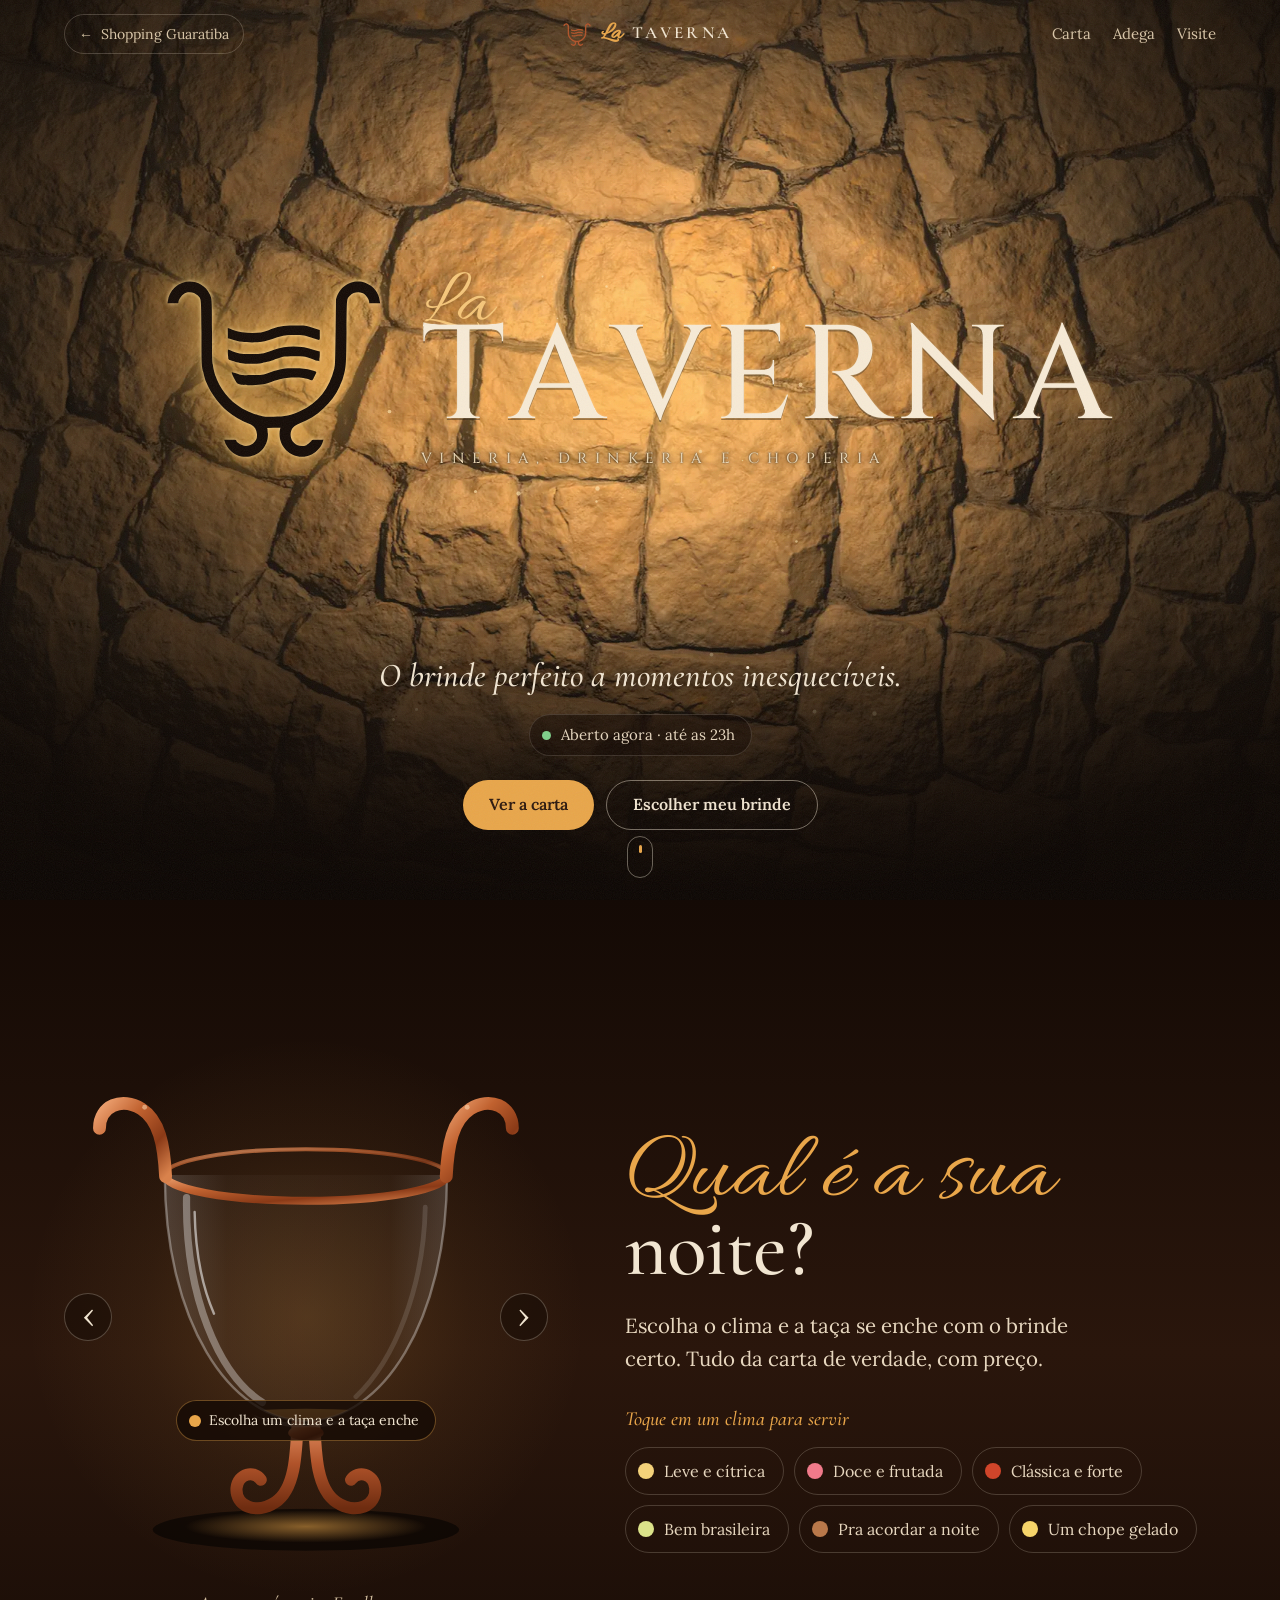
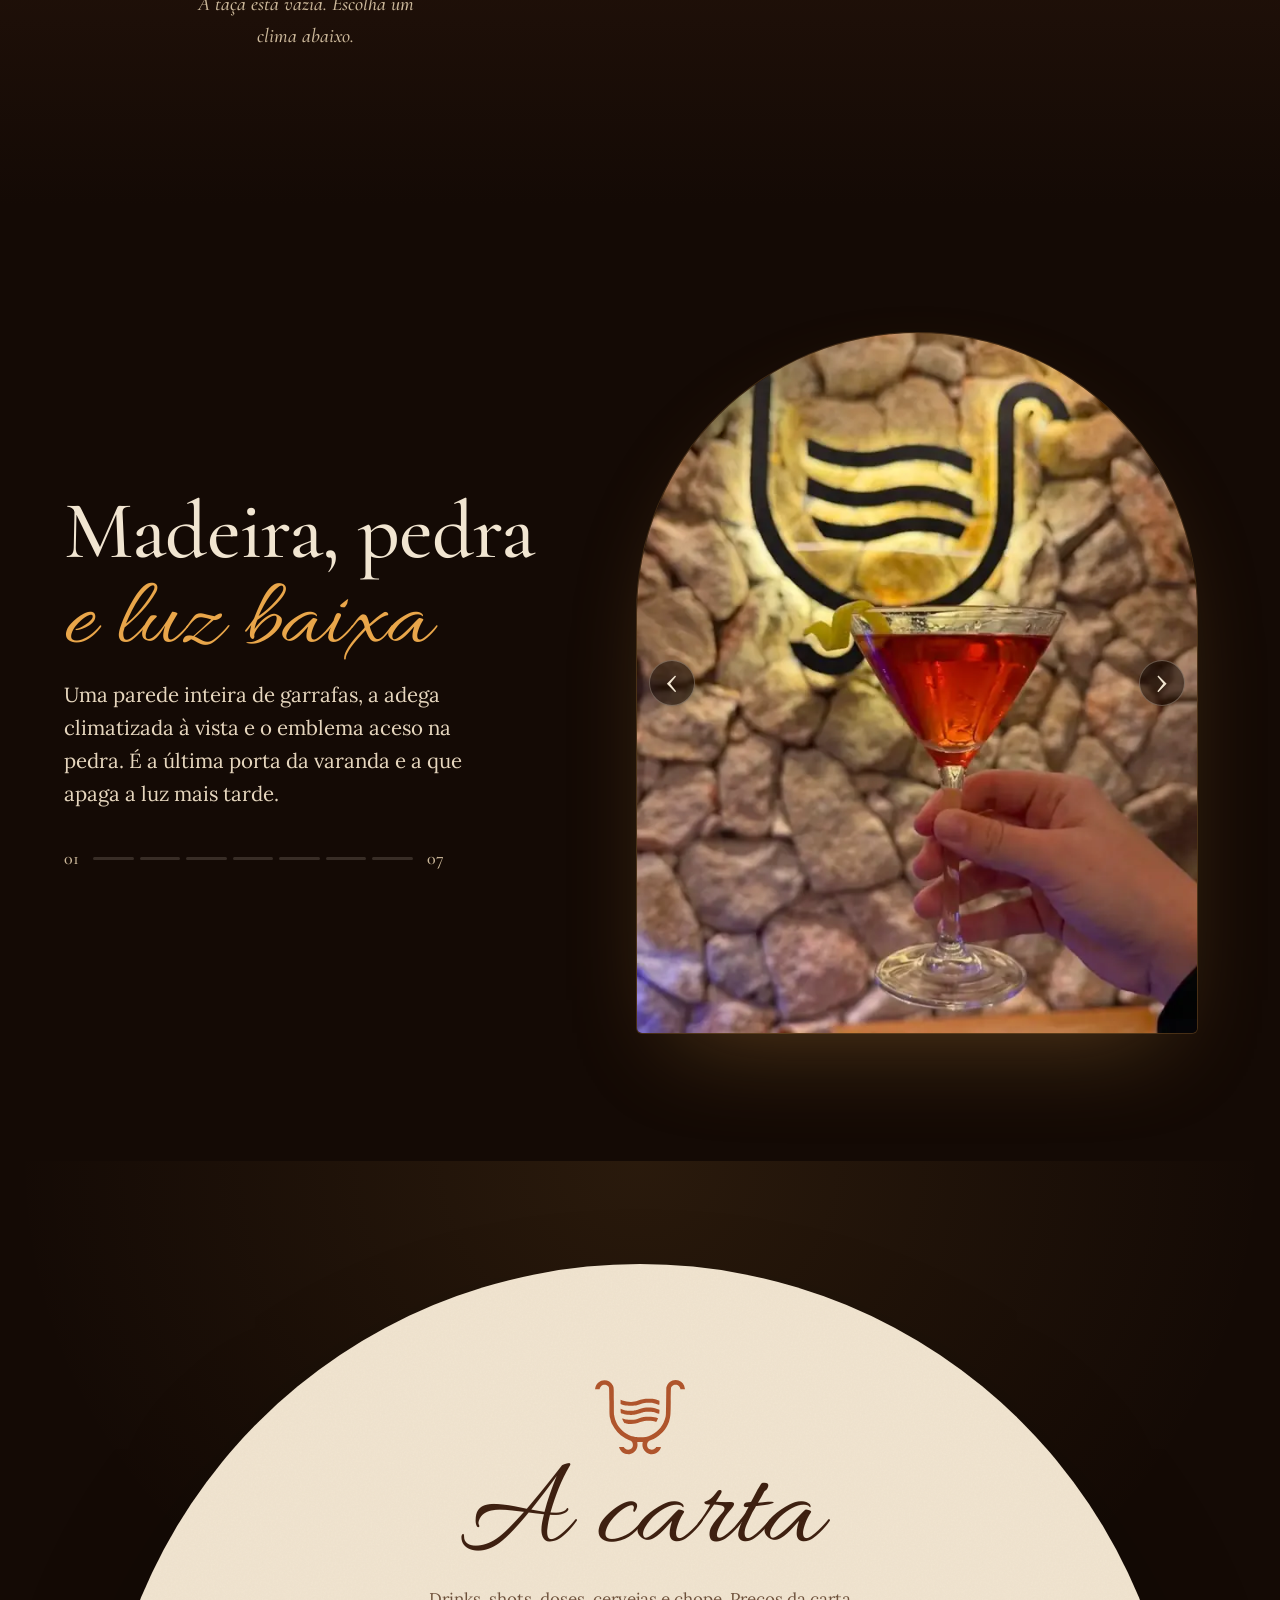
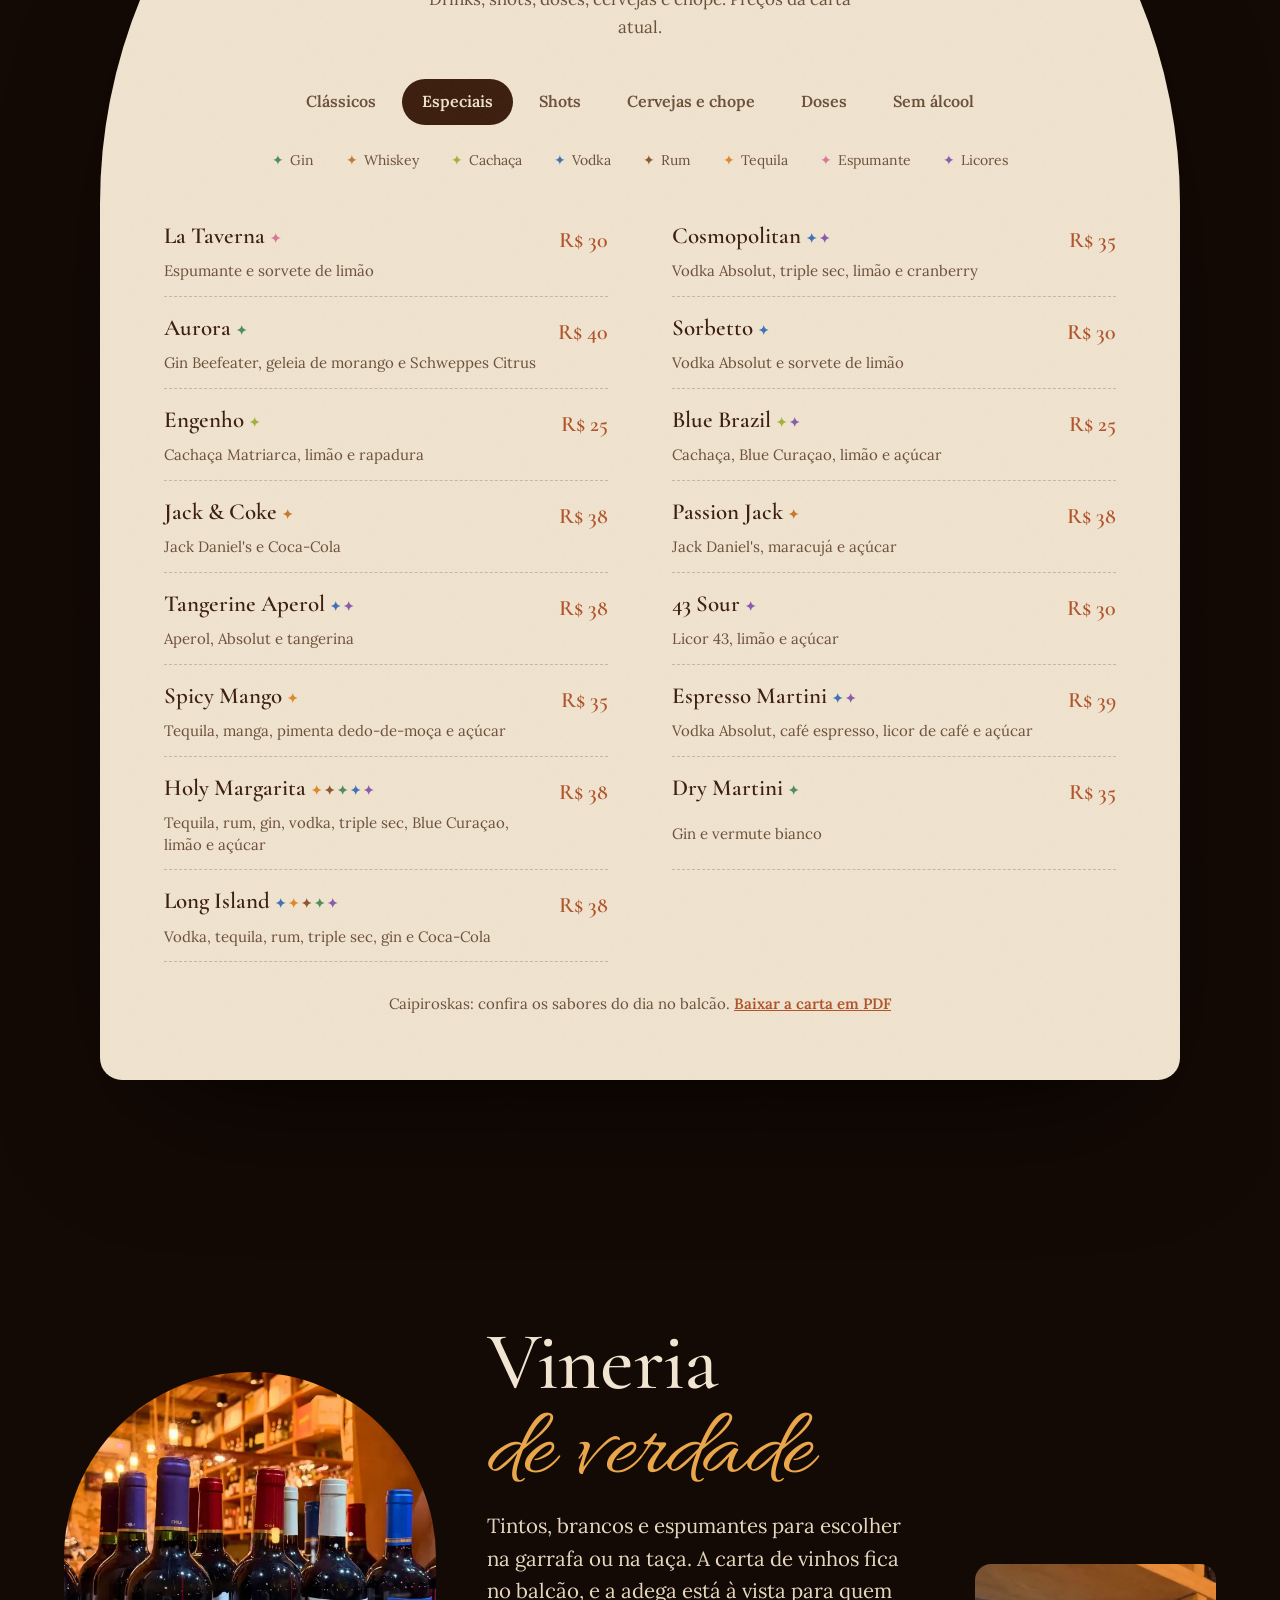
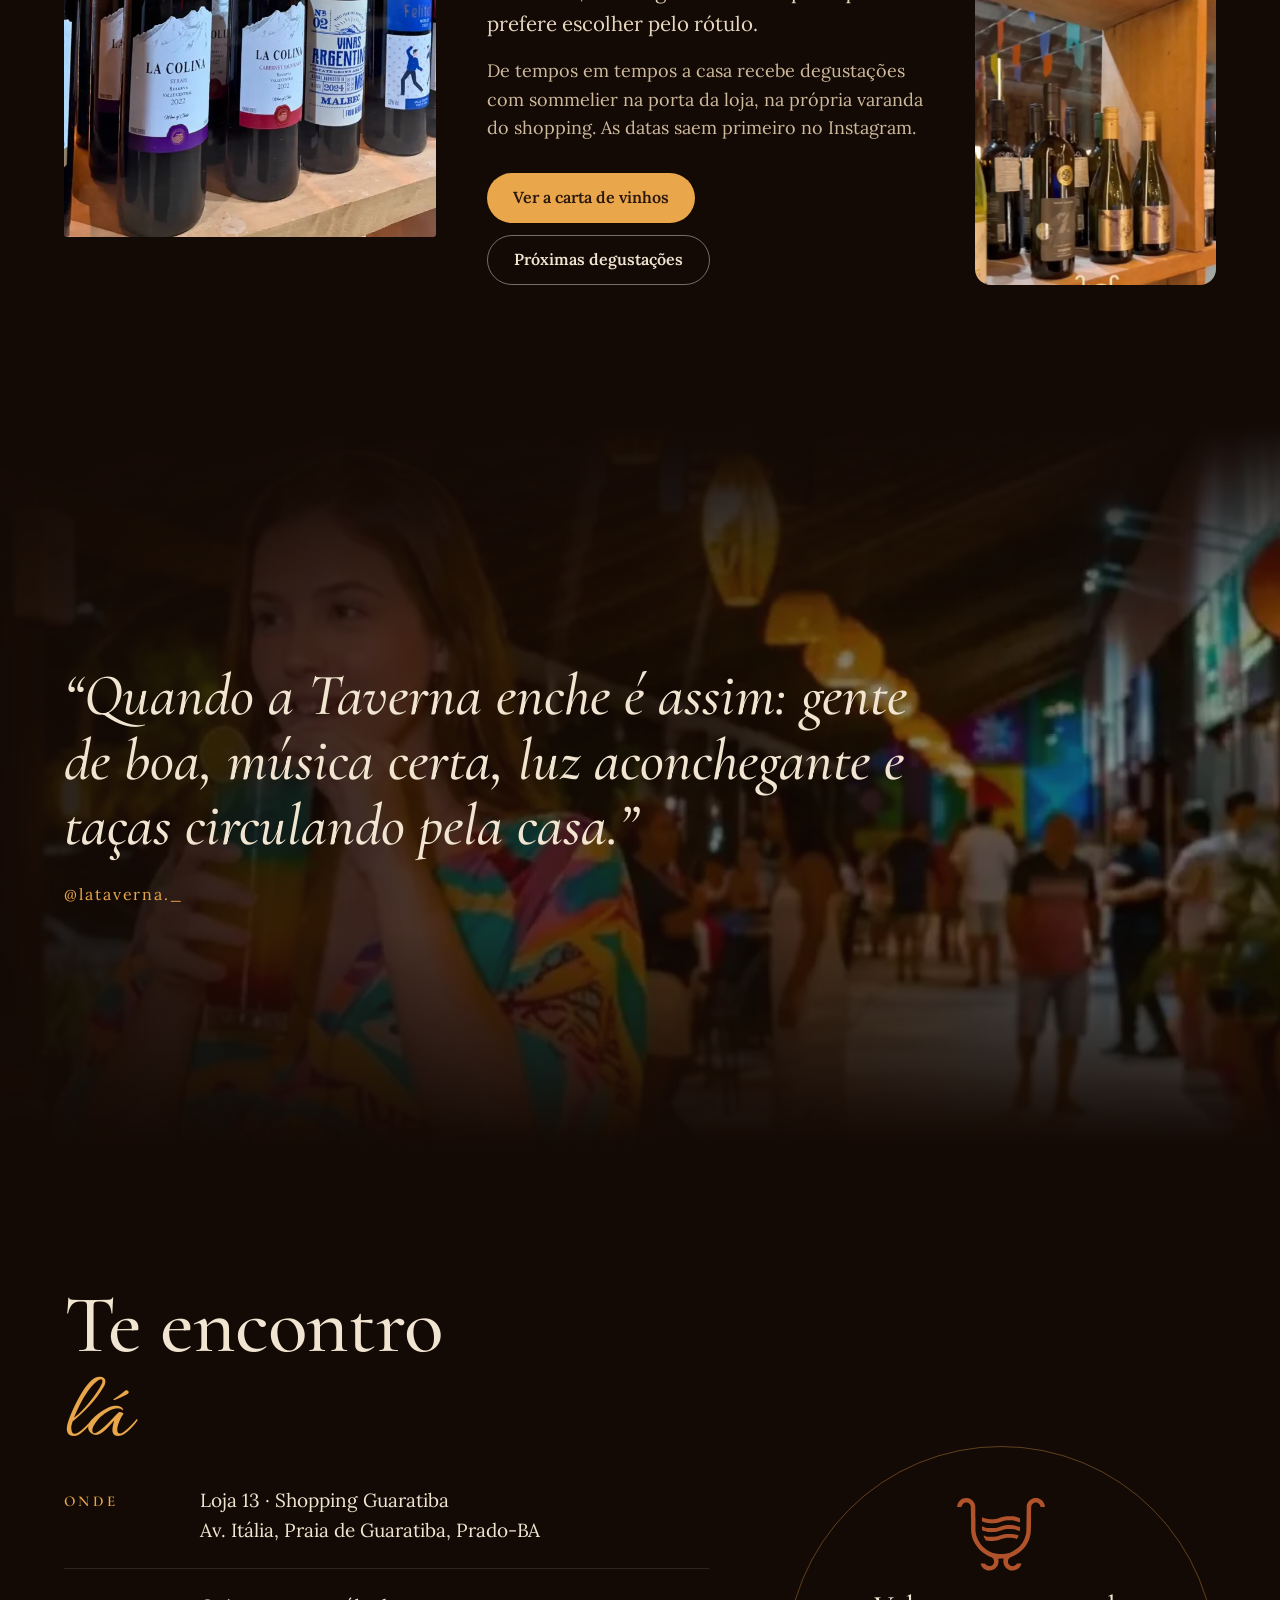
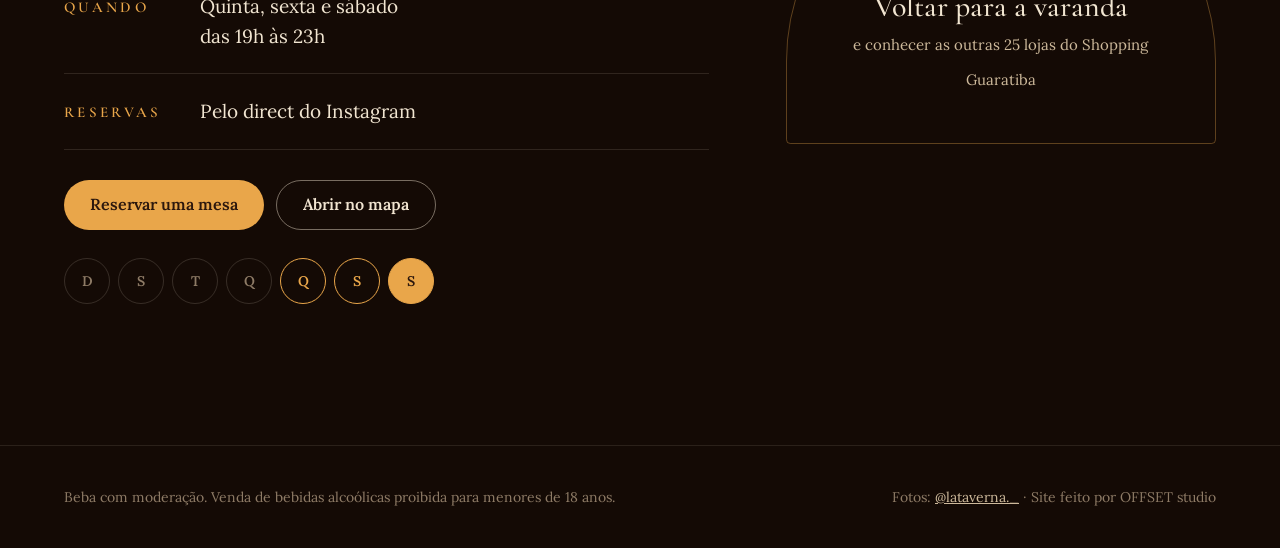
==== commit 3e25a271: "La Taverna: letreiro fixo ao rolar e brilho do emblema sem filtro no celular (rolagem sem travar) Co" ====
--- a/la-taverna/index.html
+++ b/la-taverna/index.html
@@ -18,7 +18,7 @@
 <link rel="preload" href="fonts/cinzel-latin-500-normal.woff2" as="font" type="font/woff2" crossorigin>
 <link rel="preload" href="img/pedra-acesa-d.webp" as="image" media="(min-aspect-ratio: 4/5)">
 <link rel="preload" href="img/pedra-acesa-m.webp" as="image" media="(max-aspect-ratio: 4/5)">
-<link rel="stylesheet" href="taverna.css?v=8">
+<link rel="stylesheet" href="taverna.css?v=9">
 </head>
 <body class="carregando">
 
@@ -264,6 +264,6 @@
   <p>Fotos: <a href="https://www.instagram.com/lataverna._/" target="_blank" rel="noopener noreferrer">@lataverna._</a> · Site feito por OFFSET studio</p>
 </footer>
 
-<script src="taverna.js?v=7"></script>
+<script src="taverna.js?v=9"></script>
 </body>
 </html>
--- a/la-taverna/taverna.css
+++ b/la-taverna/taverna.css
@@ -1 +1 @@
-@font-face{font-family:Cormorant;src:url(fonts/cormorant-garamond-latin-500-normal.woff2) format("woff2");font-weight:500;font-display:swap}@font-face{font-family:Cormorant;src:url(fonts/cormorant-garamond-latin-600-normal.woff2) format("woff2");font-weight:600;font-display:swap}@font-face{font-family:Cormorant;src:url(fonts/cormorant-garamond-latin-500-italic.woff2) format("woff2");font-weight:500;font-style:italic;font-display:swap}@font-face{font-family:Lora;src:url(fonts/lora-latin-400-normal.woff2) format("woff2");font-weight:400;font-display:swap}@font-face{font-family:Lora;src:url(fonts/lora-latin-600-normal.woff2) format("woff2");font-weight:600;font-display:swap}@font-face{font-family:Lora;src:url(fonts/lora-latin-400-italic.woff2) format("woff2");font-weight:400;font-style:italic;font-display:swap}@font-face{font-family:Cinzel;src:url(fonts/cinzel-latin-500-normal.woff2) format("woff2");font-weight:500;font-display:swap}@font-face{font-family:Cinzel;src:url(fonts/cinzel-latin-600-normal.woff2) format("woff2");font-weight:600;font-display:swap}@font-face{font-family:Allura;src:url(fonts/allura-latin-400-normal.woff2) format("woff2");font-weight:400;font-display:swap}:root{--noite:#140A05;--madeira:#2A160C;--brasa:#3B1D0E;--creme:#F1E5D1;--papel:#E8DAC3;--terra:#B0532A;--ambar:#E9A64A;--ambar-claro:#F6C77B;--tinta:#2B170D;--pedra:#9C8B78;--ease:cubic-bezier(.22,.8,.2,1);--serif:"Cormorant",Georgia,"Times New Roman",serif;--texto:"Lora",Georgia,serif;--script:"Allura","Snell Roundhand",cursive;--letreiro:"Cinzel","Trajan Pro",Georgia,serif;--m:clamp(20px,5vw,72px)}*{box-sizing:border-box;margin:0;padding:0}html{scroll-behavior:smooth;-webkit-text-size-adjust:100%}body{background:var(--noite);color:var(--creme);font-family:var(--texto);font-size:18px;line-height:1.6;overflow-x:hidden;-webkit-font-smoothing:antialiased}img{display:block;max-width:100%;height:auto}a{color:inherit}button{font:inherit;color:inherit;background:none;border:0;cursor:pointer}:focus-visible{outline:2px solid var(--ambar);outline-offset:3px;border-radius:4px}.pular{position:absolute;left:-999px;top:8px;z-index:99;background:var(--creme);color:var(--tinta);padding:8px 14px;border-radius:6px}.pular:focus{left:8px}[hidden]{display:none!important}body:before{content:"";position:fixed;inset:0;z-index:60;pointer-events:none;opacity:.07;background-image:url("data:image/svg+xml,%3Csvg xmlns='http://www.w3.org/2000/svg' width='180' height='180'%3E%3Cfilter id='n'%3E%3CfeTurbulence type='fractalNoise' baseFrequency='.9' numOctaves='2' stitchTiles='stitch'/%3E%3C/filter%3E%3Crect width='100%25' height='100%25' filter='url(%23n)'/%3E%3C/svg%3E")}.emb{width:1em;height:.83em;fill:currentColor;display:inline-block;vertical-align:middle}.script{font-family:var(--script);font-weight:400;letter-spacing:0;text-transform:none}.titulo{font-family:var(--serif);font-weight:500;font-size:clamp(44px,6.4vw,92px);line-height:.95;letter-spacing:-.01em;color:var(--creme)}.titulo .script{display:inline-block;font-size:1.18em;line-height:.8;color:var(--ambar);transform:translateY(.06em)}.lead{font-size:clamp(18px,1.6vw,21px);line-height:1.6;max-width:36ch;color:#e6d6be;margin-top:22px}.btn{display:inline-flex;align-items:center;justify-content:center;min-height:50px;padding:0 26px;border-radius:999px;font-family:var(--texto);font-weight:600;font-size:16px;text-decoration:none;transition:transform .35s var(--ease),background-color .35s,color .35s,border-color .35s}.btn:hover{transform:translateY(-2px)}.btn-ouro{background:var(--ambar);color:var(--tinta)}.btn-ouro:hover{background:var(--ambar-claro)}.btn-linha{border:1.5px solid rgba(241,229,209,.45);color:var(--creme)}.btn-linha:hover{border-color:var(--creme);background:#f1e5d10f}.hero-acoes{display:flex;flex-wrap:wrap;gap:12px;margin-top:30px}.topo{position:fixed;z-index:50;left:0;right:0;top:0;display:flex;align-items:center;gap:20px;padding:14px var(--m);padding-top:max(14px,env(safe-area-inset-top));transition:background-color .5s,transform .5s var(--ease),border-color .5s;border-bottom:1px solid transparent}.topo.solido{background:#140a05eb;border-bottom-color:#e9a64a29}.volta{display:inline-flex;align-items:center;gap:8px;text-decoration:none;font-size:14px;color:#d9c6a8;padding:8px 14px;border-radius:999px;border:1px solid rgba(241,229,209,.22);transition:border-color .3s,color .3s}.volta:hover{color:var(--creme);border-color:#f1e5d199}.marca-mini{display:flex;align-items:center;gap:10px;text-decoration:none;margin:0 auto;font-family:var(--serif);font-weight:600;letter-spacing:.2em;font-size:17px;opacity:0;transition:opacity .5s}.marca-mini .emb{color:var(--terra);font-size:28px}.marca-mini i{font-family:var(--script);font-style:normal;letter-spacing:0;font-size:24px;color:var(--ambar);margin-right:2px}.topo.solido .marca-mini{opacity:1}.menu{display:flex;gap:22px}.menu a{text-decoration:none;font-size:15px;color:#d9c6a8;transition:color .3s}.menu a:hover{color:var(--ambar)}@media(max-width:760px){.menu,.volta-txt{display:none}.marca-mini{margin:0 auto 0 0}.volta{order:2}}.hero{position:relative;min-height:100svh;display:grid;grid-template-rows:1fr auto;justify-items:center;padding:110px var(--m) 70px;overflow:hidden;isolation:isolate;text-align:center}.parede{position:absolute;inset:0;z-index:-1;background:#0d0704}.pedra,.luz-pedra{position:absolute;inset:0;background:url(img/pedra-escura-d.webp) 50% 50%/cover}.luz-pedra{background-image:url(img/pedra-acesa-d.webp)}@media(max-aspect-ratio:4/5){.pedra{background-image:url(img/pedra-escura-m.webp)}.luz-pedra{background-image:url(img/pedra-acesa-m.webp)}}.luz{position:absolute;inset:0;opacity:0;will-change:opacity}.lanterna{position:absolute;left:0;top:0;width:70vmax;height:70vmax;margin:-35vmax 0 0 -35vmax;border-radius:50%;pointer-events:none;opacity:0;transition:opacity 1.2s;will-change:transform;background:radial-gradient(circle,#ffc87829,#ffc8780d 40%,#ffc87800 70%);transform:translate3d(var(--lx,50vw),var(--ly,42vh),0)}.hero.mexendo .lanterna{opacity:1}.halo{position:absolute;left:50%;top:42%;width:min(1100px,130vw);height:min(700px,90vw);transform:translate(-50%,-50%);opacity:0;background:radial-gradient(ellipse 50% 50% at 50% 50%,#ffc46061,#e9963c1f 45%,#e9963c00 70%)}.poeira{position:absolute;inset:0;opacity:0;transition:opacity 3s}.poeira i{position:absolute;width:3px;height:3px;border-radius:50%;background:#ffe2aab3;animation:flutua var(--d,12s) linear var(--a,0s) infinite}@keyframes flutua{0%{transform:translateZ(0);opacity:0}15%{opacity:.9}85%{opacity:.6}to{transform:translate3d(var(--x,30px),-160px,0);opacity:0}}.parede:after{content:"";position:absolute;inset:0;background:radial-gradient(ellipse 70% 62% at 50% 40%,transparent 30%,rgba(10,5,2,.9)),linear-gradient(0deg,var(--noite),transparent 32%)}.letreiro{align-self:center;will-change:transform,opacity;display:flex;align-items:center;justify-content:center;gap:clamp(18px,3vw,48px);margin-top:2vh}.placa-emb{width:clamp(120px,17vw,260px);height:auto;fill:#140b06;filter:drop-shadow(0 0 2px rgba(255,226,160,.9)) drop-shadow(0 0 14px rgba(255,196,90,.85)) drop-shadow(0 0 46px rgba(255,170,60,.6));opacity:.15;transition:opacity .2s}.wordmark{display:grid;justify-items:start;line-height:.85;text-align:left}.wm-la{font-family:var(--script);font-weight:400;font-size:clamp(46px,6vw,96px);color:var(--ambar-claro);margin:0 0 -.22em .06em;text-shadow:0 2px 12px rgba(0,0,0,.85),0 0 24px rgba(255,180,80,.45);opacity:0}.wm-taverna{display:flex;font-family:var(--letreiro);font-weight:500;font-size:clamp(58px,10.4vw,176px);letter-spacing:.04em;color:#f7ebd6;text-shadow:0 0 2px rgba(255,236,200,.5),0 0 30px rgba(255,180,80,.38),0 2px 0 rgba(0,0,0,.4)}.wm-taverna span{display:inline-block;opacity:0;transform:translateY(.12em);filter:blur(0)}.wm-sub{font-family:var(--letreiro);font-weight:500;font-size:clamp(11px,1.15vw,17px);letter-spacing:.5em;text-transform:uppercase;color:#e6d2b0;margin-top:18px;opacity:0;white-space:nowrap;text-shadow:0 1px 10px rgba(0,0,0,.9),0 0 2px rgba(0,0,0,.8)}.hero-base{display:grid;justify-items:center;gap:18px;margin-top:5vh}.hero-frase{font-family:var(--serif);font-style:italic;font-weight:500;font-size:clamp(24px,2.6vw,38px);line-height:1.2;color:var(--creme);text-shadow:0 2px 16px rgba(0,0,0,.9);opacity:0;transform:translateY(16px)}.hero-base .status,.hero-base .hero-acoes{opacity:0;transform:translateY(16px)}.hero-base .hero-acoes{margin-top:6px;justify-content:center}.status{display:inline-flex;align-items:center;gap:10px;font-size:15px;color:#e6d6be;padding:8px 16px 8px 12px;border-radius:999px;background:#140a058c;border:1px solid rgba(241,229,209,.16)}.ponto{width:9px;height:9px;border-radius:50%;background:var(--pedra);flex:0 0 auto}.status.aberto .ponto{background:#7fd08a;box-shadow:0 0 #7fd08a99;animation:pulsa 2s infinite}@keyframes pulsa{70%{box-shadow:0 0 0 10px #7fd08a00}to{box-shadow:0 0 #7fd08a00}}.rolar{position:absolute;left:50%;bottom:22px;width:26px;height:42px;border:1.5px solid rgba(241,229,209,.4);border-radius:14px;transform:translate(-50%)}.rolar span{position:absolute;left:50%;top:8px;width:3px;height:8px;margin-left:-1.5px;border-radius:2px;background:var(--ambar);animation:desce 1.8s var(--ease) infinite}@keyframes desce{0%{opacity:0;transform:translateY(0)}30%{opacity:1}to{opacity:0;transform:translateY(14px)}}body.pronto .placa-emb{animation:acende 1.6s steps(1,end) .35s forwards}body.pronto .halo{animation:acendeHalo 1.6s steps(1,end) .35s forwards}body.pronto .luz{animation:acendeLuz 2.2s cubic-bezier(.3,0,.2,1) .9s forwards}body.pronto .poeira{opacity:1;transition-delay:1.6s}@keyframes acende{0%{opacity:.15}8%{opacity:1}12%{opacity:.25}20%{opacity:1}26%{opacity:.5}32%,to{opacity:1}}@keyframes acendeHalo{0%{opacity:0}8%{opacity:.9}12%{opacity:.1}20%{opacity:.9}26%{opacity:.4}32%,to{opacity:1}}@keyframes acendeLuz{to{opacity:1}}body.pronto .wm-la{animation:sobeTxt 1.2s var(--ease) 1.35s forwards}body.pronto .wm-taverna span{animation:letra 1.1s var(--ease) forwards}body.pronto .wm-taverna span:nth-child(1){animation-delay:1.05s}body.pronto .wm-taverna span:nth-child(2){animation-delay:1.12s}body.pronto .wm-taverna span:nth-child(3){animation-delay:1.19s}body.pronto .wm-taverna span:nth-child(4){animation-delay:1.26s}body.pronto .wm-taverna span:nth-child(5){animation-delay:1.33s}body.pronto .wm-taverna span:nth-child(6){animation-delay:1.4s}body.pronto .wm-taverna span:nth-child(7){animation-delay:1.47s}body.pronto .wm-sub{animation:sobeTxt 1.2s var(--ease) 1.75s forwards}body.pronto .hero-frase{animation:sobeTxt 1.2s var(--ease) 2s forwards}body.pronto .hero-base .status{animation:sobeTxt 1.2s var(--ease) 2.15s forwards}body.pronto .hero-base .hero-acoes{animation:sobeTxt 1.2s var(--ease) 2.3s forwards}@keyframes letra{0%{opacity:0;transform:translateY(.12em)}to{opacity:1;transform:none}}@keyframes sobeTxt{to{opacity:1;transform:none}}body.fechado .luz{--forca:.7}body.fechado.pronto .luz{animation-name:acendeLuzFraca}@keyframes acendeLuzFraca{to{opacity:.72}}@media(max-width:760px){.hero{padding-top:96px}.letreiro{flex-direction:column;gap:14px;margin-top:4vh}.wordmark{justify-items:center;text-align:center}.wm-la{margin-left:0}.wm-taverna{font-size:clamp(50px,15.5vw,96px)}.wm-sub{letter-spacing:.26em;font-size:11px;white-space:normal}.placa-emb{width:clamp(130px,40vw,190px)}.rolar{display:none}}.taca{display:grid;grid-template-columns:.9fr 1.1fr;align-items:center;gap:clamp(30px,6vw,100px);padding:clamp(80px,12vw,160px) var(--m);background:linear-gradient(180deg,var(--noite),var(--madeira) 50%,var(--noite))}.taca-visual{position:relative;display:grid;justify-items:center;gap:18px;isolation:isolate}.taca-visual:before{content:"";position:absolute;left:50%;top:44%;width:120%;aspect-ratio:1;transform:translate(-50%,-50%);z-index:-1;background:radial-gradient(circle,rgba(233,166,74,.2),rgba(233,166,74,.06) 40%,transparent 68%)}.taca-svg{width:min(100%,500px);height:auto;overflow:visible}.ondas{animation:mar 6s linear infinite}@keyframes mar{0%{transform:translate(0)}to{transform:translate(-100px)}}.mesa{animation:brilho 4s ease-in-out infinite alternate}@keyframes brilho{to{opacity:.7}}.bolhas circle{fill:#fff0d28c;animation:sobe var(--d,4s) linear var(--a,0s) infinite}@keyframes sobe{0%{transform:translateY(0);opacity:0}15%{opacity:1}90%{opacity:.8}to{transform:translateY(var(--sobe,-200px));opacity:0}}.taca-legenda{font-family:var(--serif);font-style:italic;font-size:20px;color:#cdb99b;text-align:center;max-width:28ch}.taca-visual{touch-action:pan-y;user-select:none;-webkit-user-select:none}.taca-seta{position:absolute;top:40%;width:48px;height:48px;border-radius:50%;display:grid;place-items:center;font-size:30px;line-height:1;padding-bottom:4px;color:var(--creme);border:1.5px solid rgba(241,229,209,.25);background:#140a0580;transition:border-color .3s,background-color .3s,transform .3s var(--ease);z-index:2}.taca-seta:hover{border-color:var(--ambar);transform:scale(1.06)}.taca-seta.ant{left:0}.taca-seta.prox{right:0}.taca-pontos{display:none}.taca-dica{display:flex;align-items:center;gap:8px;position:absolute;left:50%;top:58%;transform:translate(-50%);white-space:nowrap;font-size:14px;color:var(--creme);background:#140a05c7;border:1px solid rgba(233,166,74,.4);padding:8px 16px 8px 12px;border-radius:999px;z-index:3;pointer-events:none;transition:opacity .5s}.taca-dica.some{opacity:0}.taca-dica .mao{width:12px;height:12px;border-radius:50%;background:var(--ambar);animation:pulsaPonto 1.4s ease-in-out infinite}@keyframes pulsaPonto{50%{box-shadow:0 0 0 7px #e9a64a00;transform:scale(.8)}0%{box-shadow:0 0 #e9a64a80}}.taca-svg.ginga-e{animation:gingaE .7s var(--ease)}.taca-svg.ginga-d{animation:gingaD .7s var(--ease)}@keyframes gingaE{30%{transform:translate(-14px) rotate(-4deg)}65%{transform:translate(5px) rotate(1.5deg)}}@keyframes gingaD{30%{transform:translate(14px) rotate(4deg)}65%{transform:translate(-5px) rotate(-1.5deg)}}.humores{display:flex;flex-wrap:wrap;gap:10px;margin-top:30px}.humor{display:inline-flex;align-items:center;gap:10px;min-height:48px;padding:0 18px 0 12px;border-radius:999px;border:1.5px solid rgba(241,229,209,.2);font-size:16px;color:#e6d6be;transition:border-color .3s,background-color .3s,color .3s,transform .3s var(--ease)}.humor:hover{border-color:#f1e5d180;transform:translateY(-2px)}.humor i{width:16px;height:16px;border-radius:50%;background:var(--c)}.humor[aria-checked=true]{background:var(--creme);color:var(--tinta);border-color:var(--creme)}.humores-tit{margin-top:28px;font-family:var(--serif);font-style:italic;font-size:20px;color:var(--ambar)}.humores-tit+.humores{margin-top:12px}.humores.convida .humor{animation:convida 2.4s ease-in-out infinite}.humores.convida .humor:nth-child(2){animation-delay:.2s}.humores.convida .humor:nth-child(3){animation-delay:.4s}.humores.convida .humor:nth-child(4){animation-delay:.6s}.humores.convida .humor:nth-child(5){animation-delay:.8s}.humores.convida .humor:nth-child(6){animation-delay:1s}@keyframes convida{0%,70%,to{border-color:#f1e5d133;box-shadow:0 0 #e9a64a00}35%{border-color:var(--ambar);box-shadow:0 0 0 4px #e9a64a2e}}.sugestoes{list-style:none;margin-top:28px;display:grid;gap:2px}.sugestoes li{display:grid;grid-template-columns:1fr auto;gap:4px 18px;padding:16px 0;border-bottom:1px solid rgba(241,229,209,.12);animation:entra .6s var(--ease) both}.sugestoes li:nth-child(2){animation-delay:.07s}.sugestoes li:nth-child(3){animation-delay:.14s}.sugestoes li:nth-child(4){animation-delay:.21s}@keyframes entra{0%{opacity:0;transform:translateY(10px)}}.sugestoes strong{font-family:var(--serif);font-weight:600;font-size:26px;line-height:1.1;color:var(--creme)}.sugestoes span{grid-column:1;font-size:15px;color:#bca78a}.sugestoes b{grid-row:1/3;grid-column:2;align-self:center;font-family:var(--serif);font-weight:600;font-size:24px;color:var(--ambar)}@media(max-width:860px){.taca{grid-template-columns:1fr}.taca-svg{width:min(80vw,380px)}}.casa{padding:clamp(70px,10vw,140px) var(--m)}.casa-palco{display:grid;grid-template-columns:.9fr 1.1fr;align-items:center;gap:clamp(30px,5vw,80px)}.casa-cab .lead{max-width:34ch}.casa-prog{display:flex;align-items:center;gap:14px;margin-top:34px;font-family:var(--serif);font-size:18px;color:#cdb99b}.casa-barras{display:flex;gap:6px;flex:1;max-width:320px}.casa-barras i{flex:1;height:3px;border-radius:2px;background:#f1e5d129;overflow:hidden;position:relative}.casa-barras i:after{content:"";position:absolute;inset:0;background:var(--ambar);transform-origin:0 50%;transform:scaleX(0)}.casa-barras i.cheia:after{transform:scaleX(1)}.casa-barras i.corre:after{animation:enche 3.8s linear forwards}@keyframes enche{to{transform:scaleX(1)}}.casa-fotos{position:relative;justify-self:center;width:min(100%,560px);aspect-ratio:4/5;border-radius:999px 999px 18px 18px;overflow:hidden;cursor:pointer;box-shadow:0 40px 100px -40px #e9a64a59,0 0 0 1px #e9a64a33;background:#1d0f08;-webkit-tap-highlight-color:transparent}.casa-fotos{touch-action:pan-y;user-select:none;-webkit-user-select:none}.slide{position:absolute;inset:0;opacity:0;transition:opacity 1s var(--ease)}.foto-seta{position:absolute;top:50%;z-index:5;width:46px;height:46px;margin-top:-23px;border-radius:50%;display:grid;place-items:center;font-size:30px;line-height:1;padding-bottom:4px;color:var(--creme);background:#140a058c;border:1.5px solid rgba(241,229,209,.3);transition:background-color .3s,transform .3s var(--ease)}.foto-seta:hover{background:#140a05cc;transform:scale(1.06)}.foto-seta.ant{left:12px}.foto-seta.prox{right:12px}.casa-barras i{height:19px;background:none}.casa-barras i:before{content:"";position:absolute;left:0;right:0;top:8px;height:3px;border-radius:2px;background:#f1e5d129}.casa-barras i:after{top:8px!important;bottom:auto!important;height:3px;border-radius:2px}.slide img{width:100%;height:100%;object-fit:cover;transform:scale(1.08);transition:transform 4.6s cubic-bezier(.2,.6,.2,1)}.slide.ativa{opacity:1;z-index:2}.slide.ativa img{transform:scale(1)}.slide.passou{z-index:1}@media(max-width:860px){.casa-palco{grid-template-columns:1fr}}.carta{padding:clamp(40px,8vw,110px) var(--m);background:radial-gradient(ellipse 70% 50% at 50% 0,rgba(233,166,74,.1),transparent 70%)}.carta-papel{position:relative;max-width:1080px;margin:0 auto;background:var(--creme);color:var(--tinta);border-radius:min(540px,50vw) min(540px,50vw) 22px 22px;padding:clamp(70px,9vw,120px) clamp(20px,5vw,70px) clamp(40px,5vw,70px);text-align:center;box-shadow:0 60px 140px -50px #000c}.carta-papel:after{content:"";position:absolute;inset:0;border-radius:inherit;pointer-events:none;opacity:.35;background-image:url("data:image/svg+xml,%3Csvg xmlns='http://www.w3.org/2000/svg' width='240' height='240'%3E%3Cfilter id='n'%3E%3CfeTurbulence type='fractalNoise' baseFrequency='.55' numOctaves='3' stitchTiles='stitch'/%3E%3CfeColorMatrix values='0 0 0 0 .45  0 0 0 0 .33  0 0 0 0 .2  0 0 0 .18 0'/%3E%3C/filter%3E%3Crect width='100%25' height='100%25' filter='url(%23n)'/%3E%3C/svg%3E")}.carta-emb{font-size:92px;color:var(--terra)}.carta-titulo{display:block;font-size:clamp(84px,10vw,140px);line-height:.9;color:var(--brasa);margin-top:6px}.carta-sub{margin:10px auto 0;color:#6c4f3a;font-size:17px;max-width:42ch}.abas{display:flex;flex-wrap:wrap;justify-content:center;gap:6px;margin-top:38px}.aba{min-height:46px;padding:0 20px;border-radius:999px;font-weight:600;font-size:16px;color:#6c4f3a;transition:background-color .3s,color .3s}.aba:hover{color:var(--brasa)}.aba[aria-selected=true]{background:var(--brasa);color:var(--creme)}.bases{display:flex;flex-wrap:wrap;justify-content:center;gap:8px 16px;margin-top:20px;min-height:30px}.base{display:inline-flex;align-items:center;gap:6px;font-size:14px;color:#6c4f3a;padding:4px 8px;border-radius:6px;transition:background-color .25s,color .25s,opacity .25s}.base:before{content:"\2726";color:var(--c);font-size:14px}.base[aria-pressed=true]{background:#3b1d0e1a;color:var(--brasa);font-weight:600}.bases.filtrando .base[aria-pressed=false]{opacity:.45}.lista{display:grid;grid-template-columns:1fr 1fr;gap:4px clamp(30px,5vw,70px);margin-top:34px;text-align:left}.item{display:grid;grid-template-columns:1fr auto;gap:2px 16px;padding:14px 0;border-bottom:1px dashed rgba(59,29,14,.22);animation:entra .45s var(--ease) both}.item h3{font-family:var(--serif);font-weight:600;font-size:23px;line-height:1.15;color:var(--brasa)}.item h3 small{font-family:var(--texto);font-weight:400;font-size:12px;letter-spacing:.05em}.item h3 .st{font-size:13px;margin-left:5px;letter-spacing:2px}.item p{grid-column:1;font-size:15px;line-height:1.45;color:#6c4f3a}.item b{grid-column:2;grid-row:1;font-family:var(--serif);font-weight:600;font-size:22px;color:var(--terra);white-space:nowrap}.lista-vazia{grid-column:1/-1;text-align:center;padding:30px;color:#6c4f3a;font-style:italic}.carta-nota{margin-top:30px;font-size:15px;color:#6c4f3a}.carta-nota a{color:var(--terra);font-weight:600}@media(max-width:700px){.lista{grid-template-columns:1fr}.carta-papel{border-radius:240px 240px 18px 18px}}.adega{display:grid;grid-template-columns:.85fr 1fr .55fr;gap:clamp(24px,4vw,60px);align-items:center;padding:clamp(80px,11vw,150px) var(--m)}.adega-foto img{width:100%;aspect-ratio:4/5;object-fit:cover;border-radius:999px 999px 16px 16px}.adega-foto2{align-self:end}.adega-foto2 img{width:100%;aspect-ratio:3/4;object-fit:cover;border-radius:16px;filter:saturate(.9)}.adega-texto>p:not(.lead){margin-top:16px;max-width:42ch;color:#cdb99b}@media(max-width:960px){.adega{grid-template-columns:1fr 1fr}.adega-foto2{display:none}}@media(max-width:700px){.adega{grid-template-columns:1fr}.adega-foto img{aspect-ratio:1/1;border-radius:200px 200px 16px 16px}}.noites{position:relative;min-height:80vh;display:grid;place-items:center;padding:100px var(--m);overflow:hidden;isolation:isolate}.noites-foto{position:absolute;inset:-10% 0;z-index:-2}.noites-foto img{width:100%;height:100%;object-fit:cover;object-position:50% 18%;will-change:transform;transform:translate3d(0,calc(var(--p,0) * 8%),0) scale(1.08)}.noites:before{content:"";position:absolute;inset:0;z-index:-1;background:linear-gradient(90deg,#140a05eb,#140a058c 60%,#140a0559),linear-gradient(0deg,var(--noite),transparent 30%,transparent 70%,var(--noite))}.noites-cit{max-width:900px;justify-self:start}.noites-cit p{font-family:var(--serif);font-style:italic;font-weight:500;font-size:clamp(34px,4.6vw,66px);line-height:1.1;color:var(--creme)}.noites-cit footer{margin-top:24px;font-size:16px;letter-spacing:.12em;color:var(--ambar)}.visite{display:grid;grid-template-columns:1.2fr .8fr;gap:clamp(30px,6vw,90px);align-items:center;padding:clamp(80px,11vw,150px) var(--m)}.dados{margin-top:34px;display:grid;gap:22px}.dados div{display:grid;grid-template-columns:120px 1fr;gap:16px;padding-bottom:22px;border-bottom:1px solid rgba(241,229,209,.12)}.dados dt{font-family:var(--serif);font-weight:600;font-size:15px;letter-spacing:.22em;text-transform:uppercase;color:var(--ambar);padding-top:4px}.dados dd{font-size:19px;color:var(--creme)}.semana{display:flex;gap:8px;margin-top:28px;flex-wrap:wrap}.semana span{width:46px;height:46px;border-radius:50%;display:grid;place-items:center;font-size:14px;font-weight:600;border:1.5px solid rgba(241,229,209,.16);color:#8e7b66}.semana span.abre{border-color:var(--ambar);color:var(--ambar)}.semana span.hoje{background:var(--ambar);color:var(--tinta);border-color:var(--ambar)}.volta-grande{display:grid;justify-items:center;gap:18px;padding:50px 30px;text-align:center;text-decoration:none;border-radius:999px 999px 20px 20px;border:1.5px solid rgba(233,166,74,.35);font-family:var(--serif);font-size:30px;line-height:1.15;transition:background-color .4s,border-color .4s,transform .4s var(--ease)}.volta-grande:hover{background:#e9a64a14;border-color:var(--ambar);transform:translateY(-4px)}.volta-grande .emb{font-size:90px;color:var(--terra)}.volta-grande small{font-family:var(--texto);font-size:15px;color:#cdb99b}@media(max-width:860px){.visite{grid-template-columns:1fr}.dados div{grid-template-columns:1fr;gap:4px}}.rodape{padding:40px var(--m) calc(40px + env(safe-area-inset-bottom));border-top:1px solid rgba(241,229,209,.1);display:flex;flex-wrap:wrap;justify-content:space-between;gap:12px;font-size:14px;color:#8e7b66}.rodape a{color:#cdb99b}.rv{opacity:0;transform:translateY(30px);transition:opacity 1s var(--ease),transform 1s var(--ease)}.rv.visto{opacity:1;transform:none}@media(prefers-reduced-motion:reduce){*,*:before,*:after{animation-duration:.01ms!important;animation-iteration-count:1!important;transition-duration:.01ms!important;scroll-behavior:auto!important}.rv,.wm-la,.wm-taverna span,.wm-sub,.hero-frase,.hero-base .status,.hero-base .hero-acoes{opacity:1!important;transform:none!important}.placa-emb,.halo,.luz{opacity:1!important}}@media(max-width:520px){.status{font-size:14px}}@media(max-width:700px){:root{--m:20px}body{font-size:17px}.titulo{font-size:clamp(40px,11.5vw,52px)}.lead{font-size:17px;margin-top:14px}.btn{min-height:48px;padding:0 20px;font-size:15px}.hero-acoes{margin-top:22px}.hero{padding:84px var(--m) 40px;min-height:100svh}.hero-base{margin-top:3vh;gap:14px;width:100%}.hero-base .hero-acoes{display:grid;grid-template-columns:1fr 1fr;gap:10px;width:100%;max-width:400px}.hero-base .btn{padding:0 10px}.hero-frase{font-size:25px}.taca{display:flex;flex-direction:column;gap:0;padding:64px var(--m) 56px}.taca-texto{display:contents}.taca .titulo{order:1;align-self:flex-start}.taca .lead{order:2}.taca-visual{order:3;margin-top:14px;width:100%}.taca-svg{width:min(70vw,300px)}.taca-seta{top:36%;width:44px;height:44px;font-size:28px}.taca-legenda{font-size:18px;margin-top:-4px;color:var(--creme)}.taca-dica{display:flex;align-items:center;gap:8px;position:absolute;left:50%;top:71%;transform:translate(-50%);white-space:nowrap;font-size:13px;color:var(--creme);background:#140a05c7;border:1px solid rgba(233,166,74,.4);padding:7px 14px 7px 10px;border-radius:999px;z-index:3;pointer-events:none;transition:opacity .5s}.taca-dica.some{opacity:0}.humores-tit{order:4;margin-top:18px;font-size:18px;text-align:center}.humores{order:5;display:grid;grid-template-columns:1fr 1fr;gap:8px;margin-top:10px!important}.humor{min-height:44px;font-size:14px;padding:0 10px;gap:8px;justify-content:flex-start}.humor i{width:13px;height:13px;flex:0 0 auto}.sugestoes{order:6;margin-top:12px}.sugestoes li{padding:13px 0}.sugestoes strong{font-size:22px}.sugestoes b{font-size:21px}.casa{padding:56px var(--m) 40px}.casa-palco{gap:20px}.casa-prog{margin-top:16px;font-size:16px}.casa-fotos{width:100%;aspect-ratio:4/4.6;border-radius:180px 180px 16px 16px}.carta{padding:24px 10px 40px}.carta-papel{border-radius:200px 200px 18px 18px;padding:56px 16px 28px}.carta-emb{font-size:64px}.carta-titulo{font-size:84px}.carta-sub{font-size:15px}.abas,.bases{flex-wrap:nowrap;justify-content:flex-start;overflow-x:auto;scrollbar-width:none;margin-left:-16px;margin-right:-16px;padding:2px 16px;scroll-snap-type:x proximity}.abas::-webkit-scrollbar,.bases::-webkit-scrollbar{display:none}.abas{margin-top:26px;gap:4px}.aba{flex:0 0 auto;min-height:42px;padding:0 16px;font-size:15px;white-space:nowrap;scroll-snap-align:start}.bases{margin-top:12px;gap:4px;min-height:0}.base{flex:0 0 auto;white-space:nowrap;font-size:13px;padding:6px 8px}.lista{margin-top:18px;gap:0}.item{padding:12px 0}.item h3{font-size:21px}.item p{font-size:14px}.item b{font-size:20px}.carta-nota{font-size:14px;margin-top:20px}.adega{padding:56px var(--m);gap:22px}.adega-foto img{aspect-ratio:4/3.4;border-radius:180px 180px 14px 14px}.adega-texto .hero-acoes{display:grid;grid-template-columns:1fr;gap:10px}.noites{min-height:64svh;padding:70px var(--m)}.noites-cit p{font-size:31px}.visite{padding:56px var(--m) 40px;gap:34px}.dados{margin-top:22px;gap:14px}.dados div{padding-bottom:14px}.dados dd{font-size:17px}.visite-texto .hero-acoes{display:grid;grid-template-columns:1fr 1fr;gap:10px}.visite-texto .btn{padding:0 10px}.semana{gap:6px;flex-wrap:nowrap}.semana span{width:38px;height:38px;font-size:13px}.volta-grande{padding:34px 20px;font-size:25px;gap:12px;border-radius:160px 160px 18px 18px}.volta-grande .emb{font-size:64px}.rodape{flex-direction:column;gap:8px;font-size:13px;padding-top:28px}}
+@font-face{font-family:Cormorant;src:url(fonts/cormorant-garamond-latin-500-normal.woff2) format("woff2");font-weight:500;font-display:swap}@font-face{font-family:Cormorant;src:url(fonts/cormorant-garamond-latin-600-normal.woff2) format("woff2");font-weight:600;font-display:swap}@font-face{font-family:Cormorant;src:url(fonts/cormorant-garamond-latin-500-italic.woff2) format("woff2");font-weight:500;font-style:italic;font-display:swap}@font-face{font-family:Lora;src:url(fonts/lora-latin-400-normal.woff2) format("woff2");font-weight:400;font-display:swap}@font-face{font-family:Lora;src:url(fonts/lora-latin-600-normal.woff2) format("woff2");font-weight:600;font-display:swap}@font-face{font-family:Lora;src:url(fonts/lora-latin-400-italic.woff2) format("woff2");font-weight:400;font-style:italic;font-display:swap}@font-face{font-family:Cinzel;src:url(fonts/cinzel-latin-500-normal.woff2) format("woff2");font-weight:500;font-display:swap}@font-face{font-family:Cinzel;src:url(fonts/cinzel-latin-600-normal.woff2) format("woff2");font-weight:600;font-display:swap}@font-face{font-family:Allura;src:url(fonts/allura-latin-400-normal.woff2) format("woff2");font-weight:400;font-display:swap}:root{--noite:#140A05;--madeira:#2A160C;--brasa:#3B1D0E;--creme:#F1E5D1;--papel:#E8DAC3;--terra:#B0532A;--ambar:#E9A64A;--ambar-claro:#F6C77B;--tinta:#2B170D;--pedra:#9C8B78;--ease:cubic-bezier(.22,.8,.2,1);--serif:"Cormorant",Georgia,"Times New Roman",serif;--texto:"Lora",Georgia,serif;--script:"Allura","Snell Roundhand",cursive;--letreiro:"Cinzel","Trajan Pro",Georgia,serif;--m:clamp(20px,5vw,72px)}*{box-sizing:border-box;margin:0;padding:0}html{scroll-behavior:smooth;-webkit-text-size-adjust:100%}body{background:var(--noite);color:var(--creme);font-family:var(--texto);font-size:18px;line-height:1.6;overflow-x:hidden;-webkit-font-smoothing:antialiased}img{display:block;max-width:100%;height:auto}a{color:inherit}button{font:inherit;color:inherit;background:none;border:0;cursor:pointer}:focus-visible{outline:2px solid var(--ambar);outline-offset:3px;border-radius:4px}.pular{position:absolute;left:-999px;top:8px;z-index:99;background:var(--creme);color:var(--tinta);padding:8px 14px;border-radius:6px}.pular:focus{left:8px}[hidden]{display:none!important}body:before{content:"";position:fixed;inset:0;z-index:60;pointer-events:none;opacity:.07;background-image:url("data:image/svg+xml,%3Csvg xmlns='http://www.w3.org/2000/svg' width='180' height='180'%3E%3Cfilter id='n'%3E%3CfeTurbulence type='fractalNoise' baseFrequency='.9' numOctaves='2' stitchTiles='stitch'/%3E%3C/filter%3E%3Crect width='100%25' height='100%25' filter='url(%23n)'/%3E%3C/svg%3E")}.emb{width:1em;height:.83em;fill:currentColor;display:inline-block;vertical-align:middle}.script{font-family:var(--script);font-weight:400;letter-spacing:0;text-transform:none}.titulo{font-family:var(--serif);font-weight:500;font-size:clamp(44px,6.4vw,92px);line-height:.95;letter-spacing:-.01em;color:var(--creme)}.titulo .script{display:inline-block;font-size:1.18em;line-height:.8;color:var(--ambar);transform:translateY(.06em)}.lead{font-size:clamp(18px,1.6vw,21px);line-height:1.6;max-width:36ch;color:#e6d6be;margin-top:22px}.btn{display:inline-flex;align-items:center;justify-content:center;min-height:50px;padding:0 26px;border-radius:999px;font-family:var(--texto);font-weight:600;font-size:16px;text-decoration:none;transition:transform .35s var(--ease),background-color .35s,color .35s,border-color .35s}.btn:hover{transform:translateY(-2px)}.btn-ouro{background:var(--ambar);color:var(--tinta)}.btn-ouro:hover{background:var(--ambar-claro)}.btn-linha{border:1.5px solid rgba(241,229,209,.45);color:var(--creme)}.btn-linha:hover{border-color:var(--creme);background:#f1e5d10f}.hero-acoes{display:flex;flex-wrap:wrap;gap:12px;margin-top:30px}.topo{position:fixed;z-index:50;left:0;right:0;top:0;display:flex;align-items:center;gap:20px;padding:14px var(--m);padding-top:max(14px,env(safe-area-inset-top));transition:background-color .5s,transform .5s var(--ease),border-color .5s;border-bottom:1px solid transparent}.topo.solido{background:#140a05eb;border-bottom-color:#e9a64a29}.volta{display:inline-flex;align-items:center;gap:8px;text-decoration:none;font-size:14px;color:#d9c6a8;padding:8px 14px;border-radius:999px;border:1px solid rgba(241,229,209,.22);transition:border-color .3s,color .3s}.volta:hover{color:var(--creme);border-color:#f1e5d199}.marca-mini{display:flex;align-items:center;gap:10px;text-decoration:none;margin:0 auto;font-family:var(--serif);font-weight:600;letter-spacing:.2em;font-size:17px;opacity:0;transition:opacity .5s}.marca-mini .emb{color:var(--terra);font-size:28px}.marca-mini i{font-family:var(--script);font-style:normal;letter-spacing:0;font-size:24px;color:var(--ambar);margin-right:2px}.topo.solido .marca-mini{opacity:1}.menu{display:flex;gap:22px}.menu a{text-decoration:none;font-size:15px;color:#d9c6a8;transition:color .3s}.menu a:hover{color:var(--ambar)}@media(max-width:760px){.menu,.volta-txt{display:none}.marca-mini{margin:0 auto 0 0}.volta{order:2}}.hero{position:relative;min-height:100svh;display:grid;grid-template-rows:1fr auto;justify-items:center;padding:110px var(--m) 70px;overflow:hidden;isolation:isolate;text-align:center}.parede{position:absolute;inset:0;z-index:-1;background:#0d0704}.pedra,.luz-pedra{position:absolute;inset:0;background:url(img/pedra-escura-d.webp) 50% 50%/cover}.luz-pedra{background-image:url(img/pedra-acesa-d.webp)}@media(max-aspect-ratio:4/5){.pedra{background-image:url(img/pedra-escura-m.webp)}.luz-pedra{background-image:url(img/pedra-acesa-m.webp)}}.luz{position:absolute;inset:0;opacity:0;will-change:opacity}.lanterna{position:absolute;left:0;top:0;width:70vmax;height:70vmax;margin:-35vmax 0 0 -35vmax;border-radius:50%;pointer-events:none;opacity:0;transition:opacity 1.2s;will-change:transform;background:radial-gradient(circle,#ffc87829,#ffc8780d 40%,#ffc87800 70%);transform:translate3d(var(--lx,50vw),var(--ly,42vh),0)}.hero.mexendo .lanterna{opacity:1}.halo{position:absolute;left:50%;top:42%;width:min(1100px,130vw);height:min(700px,90vw);transform:translate(-50%,-50%);opacity:0;background:radial-gradient(ellipse 50% 50% at 50% 50%,#ffc46061,#e9963c1f 45%,#e9963c00 70%)}.poeira{position:absolute;inset:0;opacity:0;transition:opacity 3s}.poeira i{position:absolute;width:3px;height:3px;border-radius:50%;background:#ffe2aab3;animation:flutua var(--d,12s) linear var(--a,0s) infinite}@keyframes flutua{0%{transform:translateZ(0);opacity:0}15%{opacity:.9}85%{opacity:.6}to{transform:translate3d(var(--x,30px),-160px,0);opacity:0}}.parede:after{content:"";position:absolute;inset:0;background:radial-gradient(ellipse 70% 62% at 50% 40%,transparent 30%,rgba(10,5,2,.9)),linear-gradient(0deg,var(--noite),transparent 32%)}.letreiro{align-self:center;position:relative;display:flex;align-items:center;justify-content:center;gap:clamp(18px,3vw,48px);margin-top:2vh}.placa-emb{width:clamp(120px,17vw,260px);height:auto;fill:#140b06;filter:drop-shadow(0 0 2px rgba(255,226,160,.9)) drop-shadow(0 0 14px rgba(255,196,90,.85)) drop-shadow(0 0 46px rgba(255,170,60,.6));opacity:.15;transition:opacity .2s}.wordmark{display:grid;justify-items:start;line-height:.85;text-align:left}.wm-la{font-family:var(--script);font-weight:400;font-size:clamp(46px,6vw,96px);color:var(--ambar-claro);margin:0 0 -.22em .06em;text-shadow:0 2px 12px rgba(0,0,0,.85),0 0 24px rgba(255,180,80,.45);opacity:0}.wm-taverna{display:flex;font-family:var(--letreiro);font-weight:500;font-size:clamp(58px,10.4vw,176px);letter-spacing:.04em;color:#f7ebd6;text-shadow:0 0 2px rgba(255,236,200,.5),0 0 30px rgba(255,180,80,.38),0 2px 0 rgba(0,0,0,.4)}.wm-taverna span{display:inline-block;opacity:0;transform:translateY(.12em);filter:blur(0)}.wm-sub{font-family:var(--letreiro);font-weight:500;font-size:clamp(11px,1.15vw,17px);letter-spacing:.5em;text-transform:uppercase;color:#e6d2b0;margin-top:18px;opacity:0;white-space:nowrap;text-shadow:0 1px 10px rgba(0,0,0,.9),0 0 2px rgba(0,0,0,.8)}.hero-base{display:grid;justify-items:center;gap:18px;margin-top:5vh}.hero-frase{font-family:var(--serif);font-style:italic;font-weight:500;font-size:clamp(24px,2.6vw,38px);line-height:1.2;color:var(--creme);text-shadow:0 2px 16px rgba(0,0,0,.9);opacity:0;transform:translateY(16px)}.hero-base .status,.hero-base .hero-acoes{opacity:0;transform:translateY(16px)}.hero-base .hero-acoes{margin-top:6px;justify-content:center}.status{display:inline-flex;align-items:center;gap:10px;font-size:15px;color:#e6d6be;padding:8px 16px 8px 12px;border-radius:999px;background:#140a058c;border:1px solid rgba(241,229,209,.16)}.ponto{width:9px;height:9px;border-radius:50%;background:var(--pedra);flex:0 0 auto}.status.aberto .ponto{background:#7fd08a;box-shadow:0 0 #7fd08a99;animation:pulsa 2s infinite}@keyframes pulsa{70%{box-shadow:0 0 0 10px #7fd08a00}to{box-shadow:0 0 #7fd08a00}}.rolar{position:absolute;left:50%;bottom:22px;width:26px;height:42px;border:1.5px solid rgba(241,229,209,.4);border-radius:14px;transform:translate(-50%)}.rolar span{position:absolute;left:50%;top:8px;width:3px;height:8px;margin-left:-1.5px;border-radius:2px;background:var(--ambar);animation:desce 1.8s var(--ease) infinite}@keyframes desce{0%{opacity:0;transform:translateY(0)}30%{opacity:1}to{opacity:0;transform:translateY(14px)}}body.pronto .placa-emb{animation:acende 1.6s steps(1,end) .35s forwards}body.pronto .halo{animation:acendeHalo 1.6s steps(1,end) .35s forwards}body.pronto .luz{animation:acendeLuz 2.2s cubic-bezier(.3,0,.2,1) .9s forwards}body.pronto .poeira{opacity:1;transition-delay:1.6s}@keyframes acende{0%{opacity:.15}8%{opacity:1}12%{opacity:.25}20%{opacity:1}26%{opacity:.5}32%,to{opacity:1}}@keyframes acendeHalo{0%{opacity:0}8%{opacity:.9}12%{opacity:.1}20%{opacity:.9}26%{opacity:.4}32%,to{opacity:1}}@keyframes acendeLuz{to{opacity:1}}body.pronto .wm-la{animation:sobeTxt 1.2s var(--ease) 1.35s forwards}body.pronto .wm-taverna span{animation:letra 1.1s var(--ease) forwards}body.pronto .wm-taverna span:nth-child(1){animation-delay:1.05s}body.pronto .wm-taverna span:nth-child(2){animation-delay:1.12s}body.pronto .wm-taverna span:nth-child(3){animation-delay:1.19s}body.pronto .wm-taverna span:nth-child(4){animation-delay:1.26s}body.pronto .wm-taverna span:nth-child(5){animation-delay:1.33s}body.pronto .wm-taverna span:nth-child(6){animation-delay:1.4s}body.pronto .wm-taverna span:nth-child(7){animation-delay:1.47s}body.pronto .wm-sub{animation:sobeTxt 1.2s var(--ease) 1.75s forwards}body.pronto .hero-frase{animation:sobeTxt 1.2s var(--ease) 2s forwards}body.pronto .hero-base .status{animation:sobeTxt 1.2s var(--ease) 2.15s forwards}body.pronto .hero-base .hero-acoes{animation:sobeTxt 1.2s var(--ease) 2.3s forwards}@keyframes letra{0%{opacity:0;transform:translateY(.12em)}to{opacity:1;transform:none}}@keyframes sobeTxt{to{opacity:1;transform:none}}body.fechado .luz{--forca:.7}body.fechado.pronto .luz{animation-name:acendeLuzFraca}@keyframes acendeLuzFraca{to{opacity:.72}}@media(max-width:760px){.placa-emb{filter:none;position:relative;z-index:1}.letreiro:before{content:"";position:absolute;left:50%;top:0;width:min(78vw,330px);aspect-ratio:1.15;transform:translate(-50%,-14%);z-index:0;opacity:0;pointer-events:none;background:radial-gradient(ellipse 50% 46% at 50% 50%,#ffce78bf,#ffaa4652 42%,#ffaa4600 70%)}body.pronto .letreiro:before{animation:acendeHalo 1.6s steps(1,end) .35s forwards}.wm-taverna,.wm-la{text-shadow:0 2px 10px rgba(0,0,0,.7)}body:before{display:none}.hero{padding-top:96px}.letreiro{flex-direction:column;gap:14px;margin-top:4vh}.wordmark{justify-items:center;text-align:center}.wm-la{margin-left:0}.wm-taverna{font-size:clamp(50px,15.5vw,96px)}.wm-sub{letter-spacing:.26em;font-size:11px;white-space:normal}.placa-emb{width:clamp(130px,40vw,190px)}.rolar{display:none}}.taca{display:grid;grid-template-columns:.9fr 1.1fr;align-items:center;gap:clamp(30px,6vw,100px);padding:clamp(80px,12vw,160px) var(--m);background:linear-gradient(180deg,var(--noite),var(--madeira) 50%,var(--noite))}.taca-visual{position:relative;display:grid;justify-items:center;gap:18px;isolation:isolate}.taca-visual:before{content:"";position:absolute;left:50%;top:44%;width:120%;aspect-ratio:1;transform:translate(-50%,-50%);z-index:-1;background:radial-gradient(circle,rgba(233,166,74,.2),rgba(233,166,74,.06) 40%,transparent 68%)}.taca-svg{width:min(100%,500px);height:auto;overflow:visible}.ondas{animation:mar 6s linear infinite}@keyframes mar{0%{transform:translate(0)}to{transform:translate(-100px)}}.mesa{animation:brilho 4s ease-in-out infinite alternate}@keyframes brilho{to{opacity:.7}}.bolhas circle{fill:#fff0d28c;animation:sobe var(--d,4s) linear var(--a,0s) infinite}@keyframes sobe{0%{transform:translateY(0);opacity:0}15%{opacity:1}90%{opacity:.8}to{transform:translateY(var(--sobe,-200px));opacity:0}}.taca-legenda{font-family:var(--serif);font-style:italic;font-size:20px;color:#cdb99b;text-align:center;max-width:28ch}.taca-visual{touch-action:pan-y;user-select:none;-webkit-user-select:none}.taca-seta{position:absolute;top:40%;width:48px;height:48px;border-radius:50%;display:grid;place-items:center;font-size:30px;line-height:1;padding-bottom:4px;color:var(--creme);border:1.5px solid rgba(241,229,209,.25);background:#140a0580;transition:border-color .3s,background-color .3s,transform .3s var(--ease);z-index:2}.taca-seta:hover{border-color:var(--ambar);transform:scale(1.06)}.taca-seta.ant{left:0}.taca-seta.prox{right:0}.taca-pontos{display:none}.taca-dica{display:flex;align-items:center;gap:8px;position:absolute;left:50%;top:58%;transform:translate(-50%);white-space:nowrap;font-size:14px;color:var(--creme);background:#140a05c7;border:1px solid rgba(233,166,74,.4);padding:8px 16px 8px 12px;border-radius:999px;z-index:3;pointer-events:none;transition:opacity .5s}.taca-dica.some{opacity:0}.taca-dica .mao{width:12px;height:12px;border-radius:50%;background:var(--ambar);animation:pulsaPonto 1.4s ease-in-out infinite}@keyframes pulsaPonto{50%{box-shadow:0 0 0 7px #e9a64a00;transform:scale(.8)}0%{box-shadow:0 0 #e9a64a80}}.taca-svg.ginga-e{animation:gingaE .7s var(--ease)}.taca-svg.ginga-d{animation:gingaD .7s var(--ease)}@keyframes gingaE{30%{transform:translate(-14px) rotate(-4deg)}65%{transform:translate(5px) rotate(1.5deg)}}@keyframes gingaD{30%{transform:translate(14px) rotate(4deg)}65%{transform:translate(-5px) rotate(-1.5deg)}}.humores{display:flex;flex-wrap:wrap;gap:10px;margin-top:30px}.humor{display:inline-flex;align-items:center;gap:10px;min-height:48px;padding:0 18px 0 12px;border-radius:999px;border:1.5px solid rgba(241,229,209,.2);font-size:16px;color:#e6d6be;transition:border-color .3s,background-color .3s,color .3s,transform .3s var(--ease)}.humor:hover{border-color:#f1e5d180;transform:translateY(-2px)}.humor i{width:16px;height:16px;border-radius:50%;background:var(--c)}.humor[aria-checked=true]{background:var(--creme);color:var(--tinta);border-color:var(--creme)}.humores-tit{margin-top:28px;font-family:var(--serif);font-style:italic;font-size:20px;color:var(--ambar)}.humores-tit+.humores{margin-top:12px}.humores.convida .humor{animation:convida 2.4s ease-in-out infinite}.humores.convida .humor:nth-child(2){animation-delay:.2s}.humores.convida .humor:nth-child(3){animation-delay:.4s}.humores.convida .humor:nth-child(4){animation-delay:.6s}.humores.convida .humor:nth-child(5){animation-delay:.8s}.humores.convida .humor:nth-child(6){animation-delay:1s}@keyframes convida{0%,70%,to{border-color:#f1e5d133;box-shadow:0 0 #e9a64a00}35%{border-color:var(--ambar);box-shadow:0 0 0 4px #e9a64a2e}}.sugestoes{list-style:none;margin-top:28px;display:grid;gap:2px}.sugestoes li{display:grid;grid-template-columns:1fr auto;gap:4px 18px;padding:16px 0;border-bottom:1px solid rgba(241,229,209,.12);animation:entra .6s var(--ease) both}.sugestoes li:nth-child(2){animation-delay:.07s}.sugestoes li:nth-child(3){animation-delay:.14s}.sugestoes li:nth-child(4){animation-delay:.21s}@keyframes entra{0%{opacity:0;transform:translateY(10px)}}.sugestoes strong{font-family:var(--serif);font-weight:600;font-size:26px;line-height:1.1;color:var(--creme)}.sugestoes span{grid-column:1;font-size:15px;color:#bca78a}.sugestoes b{grid-row:1/3;grid-column:2;align-self:center;font-family:var(--serif);font-weight:600;font-size:24px;color:var(--ambar)}@media(max-width:860px){.taca{grid-template-columns:1fr}.taca-svg{width:min(80vw,380px)}}.casa{padding:clamp(70px,10vw,140px) var(--m)}.casa-palco{display:grid;grid-template-columns:.9fr 1.1fr;align-items:center;gap:clamp(30px,5vw,80px)}.casa-cab .lead{max-width:34ch}.casa-prog{display:flex;align-items:center;gap:14px;margin-top:34px;font-family:var(--serif);font-size:18px;color:#cdb99b}.casa-barras{display:flex;gap:6px;flex:1;max-width:320px}.casa-barras i{flex:1;height:3px;border-radius:2px;background:#f1e5d129;overflow:hidden;position:relative}.casa-barras i:after{content:"";position:absolute;inset:0;background:var(--ambar);transform-origin:0 50%;transform:scaleX(0)}.casa-barras i.cheia:after{transform:scaleX(1)}.casa-barras i.corre:after{animation:enche 3.8s linear forwards}@keyframes enche{to{transform:scaleX(1)}}.casa-fotos{position:relative;justify-self:center;width:min(100%,560px);aspect-ratio:4/5;border-radius:999px 999px 18px 18px;overflow:hidden;cursor:pointer;box-shadow:0 40px 100px -40px #e9a64a59,0 0 0 1px #e9a64a33;background:#1d0f08;-webkit-tap-highlight-color:transparent}.casa-fotos{touch-action:pan-y;user-select:none;-webkit-user-select:none}.slide{position:absolute;inset:0;opacity:0;transition:opacity 1s var(--ease)}.foto-seta{position:absolute;top:50%;z-index:5;width:46px;height:46px;margin-top:-23px;border-radius:50%;display:grid;place-items:center;font-size:30px;line-height:1;padding-bottom:4px;color:var(--creme);background:#140a058c;border:1.5px solid rgba(241,229,209,.3);transition:background-color .3s,transform .3s var(--ease)}.foto-seta:hover{background:#140a05cc;transform:scale(1.06)}.foto-seta.ant{left:12px}.foto-seta.prox{right:12px}.casa-barras i{height:19px;background:none}.casa-barras i:before{content:"";position:absolute;left:0;right:0;top:8px;height:3px;border-radius:2px;background:#f1e5d129}.casa-barras i:after{top:8px!important;bottom:auto!important;height:3px;border-radius:2px}.slide img{width:100%;height:100%;object-fit:cover;transform:scale(1.08);transition:transform 4.6s cubic-bezier(.2,.6,.2,1)}.slide.ativa{opacity:1;z-index:2}.slide.ativa img{transform:scale(1)}.slide.passou{z-index:1}@media(max-width:860px){.casa-palco{grid-template-columns:1fr}}.carta{padding:clamp(40px,8vw,110px) var(--m);background:radial-gradient(ellipse 70% 50% at 50% 0,rgba(233,166,74,.1),transparent 70%)}.carta-papel{position:relative;max-width:1080px;margin:0 auto;background:var(--creme);color:var(--tinta);border-radius:min(540px,50vw) min(540px,50vw) 22px 22px;padding:clamp(70px,9vw,120px) clamp(20px,5vw,70px) clamp(40px,5vw,70px);text-align:center;box-shadow:0 60px 140px -50px #000c}.carta-papel:after{content:"";position:absolute;inset:0;border-radius:inherit;pointer-events:none;opacity:.35;background-image:url("data:image/svg+xml,%3Csvg xmlns='http://www.w3.org/2000/svg' width='240' height='240'%3E%3Cfilter id='n'%3E%3CfeTurbulence type='fractalNoise' baseFrequency='.55' numOctaves='3' stitchTiles='stitch'/%3E%3CfeColorMatrix values='0 0 0 0 .45  0 0 0 0 .33  0 0 0 0 .2  0 0 0 .18 0'/%3E%3C/filter%3E%3Crect width='100%25' height='100%25' filter='url(%23n)'/%3E%3C/svg%3E")}.carta-emb{font-size:92px;color:var(--terra)}.carta-titulo{display:block;font-size:clamp(84px,10vw,140px);line-height:.9;color:var(--brasa);margin-top:6px}.carta-sub{margin:10px auto 0;color:#6c4f3a;font-size:17px;max-width:42ch}.abas{display:flex;flex-wrap:wrap;justify-content:center;gap:6px;margin-top:38px}.aba{min-height:46px;padding:0 20px;border-radius:999px;font-weight:600;font-size:16px;color:#6c4f3a;transition:background-color .3s,color .3s}.aba:hover{color:var(--brasa)}.aba[aria-selected=true]{background:var(--brasa);color:var(--creme)}.bases{display:flex;flex-wrap:wrap;justify-content:center;gap:8px 16px;margin-top:20px;min-height:30px}.base{display:inline-flex;align-items:center;gap:6px;font-size:14px;color:#6c4f3a;padding:4px 8px;border-radius:6px;transition:background-color .25s,color .25s,opacity .25s}.base:before{content:"\2726";color:var(--c);font-size:14px}.base[aria-pressed=true]{background:#3b1d0e1a;color:var(--brasa);font-weight:600}.bases.filtrando .base[aria-pressed=false]{opacity:.45}.lista{display:grid;grid-template-columns:1fr 1fr;gap:4px clamp(30px,5vw,70px);margin-top:34px;text-align:left}.item{display:grid;grid-template-columns:1fr auto;gap:2px 16px;padding:14px 0;border-bottom:1px dashed rgba(59,29,14,.22);animation:entra .45s var(--ease) both}.item h3{font-family:var(--serif);font-weight:600;font-size:23px;line-height:1.15;color:var(--brasa)}.item h3 small{font-family:var(--texto);font-weight:400;font-size:12px;letter-spacing:.05em}.item h3 .st{font-size:13px;margin-left:5px;letter-spacing:2px}.item p{grid-column:1;font-size:15px;line-height:1.45;color:#6c4f3a}.item b{grid-column:2;grid-row:1;font-family:var(--serif);font-weight:600;font-size:22px;color:var(--terra);white-space:nowrap}.lista-vazia{grid-column:1/-1;text-align:center;padding:30px;color:#6c4f3a;font-style:italic}.carta-nota{margin-top:30px;font-size:15px;color:#6c4f3a}.carta-nota a{color:var(--terra);font-weight:600}@media(max-width:700px){.lista{grid-template-columns:1fr}.carta-papel{border-radius:240px 240px 18px 18px}}.adega{display:grid;grid-template-columns:.85fr 1fr .55fr;gap:clamp(24px,4vw,60px);align-items:center;padding:clamp(80px,11vw,150px) var(--m)}.adega-foto img{width:100%;aspect-ratio:4/5;object-fit:cover;border-radius:999px 999px 16px 16px}.adega-foto2{align-self:end}.adega-foto2 img{width:100%;aspect-ratio:3/4;object-fit:cover;border-radius:16px;filter:saturate(.9)}.adega-texto>p:not(.lead){margin-top:16px;max-width:42ch;color:#cdb99b}@media(max-width:960px){.adega{grid-template-columns:1fr 1fr}.adega-foto2{display:none}}@media(max-width:700px){.adega{grid-template-columns:1fr}.adega-foto img{aspect-ratio:1/1;border-radius:200px 200px 16px 16px}}.noites{position:relative;min-height:80vh;display:grid;place-items:center;padding:100px var(--m);overflow:hidden;isolation:isolate}.noites-foto{position:absolute;inset:-10% 0;z-index:-2}.noites-foto img{width:100%;height:100%;object-fit:cover;object-position:50% 18%;will-change:transform;transform:translate3d(0,calc(var(--p,0) * 8%),0) scale(1.08)}.noites:before{content:"";position:absolute;inset:0;z-index:-1;background:linear-gradient(90deg,#140a05eb,#140a058c 60%,#140a0559),linear-gradient(0deg,var(--noite),transparent 30%,transparent 70%,var(--noite))}.noites-cit{max-width:900px;justify-self:start}.noites-cit p{font-family:var(--serif);font-style:italic;font-weight:500;font-size:clamp(34px,4.6vw,66px);line-height:1.1;color:var(--creme)}.noites-cit footer{margin-top:24px;font-size:16px;letter-spacing:.12em;color:var(--ambar)}.visite{display:grid;grid-template-columns:1.2fr .8fr;gap:clamp(30px,6vw,90px);align-items:center;padding:clamp(80px,11vw,150px) var(--m)}.dados{margin-top:34px;display:grid;gap:22px}.dados div{display:grid;grid-template-columns:120px 1fr;gap:16px;padding-bottom:22px;border-bottom:1px solid rgba(241,229,209,.12)}.dados dt{font-family:var(--serif);font-weight:600;font-size:15px;letter-spacing:.22em;text-transform:uppercase;color:var(--ambar);padding-top:4px}.dados dd{font-size:19px;color:var(--creme)}.semana{display:flex;gap:8px;margin-top:28px;flex-wrap:wrap}.semana span{width:46px;height:46px;border-radius:50%;display:grid;place-items:center;font-size:14px;font-weight:600;border:1.5px solid rgba(241,229,209,.16);color:#8e7b66}.semana span.abre{border-color:var(--ambar);color:var(--ambar)}.semana span.hoje{background:var(--ambar);color:var(--tinta);border-color:var(--ambar)}.volta-grande{display:grid;justify-items:center;gap:18px;padding:50px 30px;text-align:center;text-decoration:none;border-radius:999px 999px 20px 20px;border:1.5px solid rgba(233,166,74,.35);font-family:var(--serif);font-size:30px;line-height:1.15;transition:background-color .4s,border-color .4s,transform .4s var(--ease)}.volta-grande:hover{background:#e9a64a14;border-color:var(--ambar);transform:translateY(-4px)}.volta-grande .emb{font-size:90px;color:var(--terra)}.volta-grande small{font-family:var(--texto);font-size:15px;color:#cdb99b}@media(max-width:860px){.visite{grid-template-columns:1fr}.dados div{grid-template-columns:1fr;gap:4px}}.rodape{padding:40px var(--m) calc(40px + env(safe-area-inset-bottom));border-top:1px solid rgba(241,229,209,.1);display:flex;flex-wrap:wrap;justify-content:space-between;gap:12px;font-size:14px;color:#8e7b66}.rodape a{color:#cdb99b}.rv{opacity:0;transform:translateY(30px);transition:opacity 1s var(--ease),transform 1s var(--ease)}.rv.visto{opacity:1;transform:none}@media(prefers-reduced-motion:reduce){*,*:before,*:after{animation-duration:.01ms!important;animation-iteration-count:1!important;transition-duration:.01ms!important;scroll-behavior:auto!important}.rv,.wm-la,.wm-taverna span,.wm-sub,.hero-frase,.hero-base .status,.hero-base .hero-acoes{opacity:1!important;transform:none!important}.placa-emb,.halo,.luz{opacity:1!important}}@media(max-width:520px){.status{font-size:14px}}@media(max-width:700px){:root{--m:20px}body{font-size:17px}.titulo{font-size:clamp(40px,11.5vw,52px)}.lead{font-size:17px;margin-top:14px}.btn{min-height:48px;padding:0 20px;font-size:15px}.hero-acoes{margin-top:22px}.hero{padding:84px var(--m) 40px;min-height:100svh}.hero-base{margin-top:3vh;gap:14px;width:100%}.hero-base .hero-acoes{display:grid;grid-template-columns:1fr 1fr;gap:10px;width:100%;max-width:400px}.hero-base .btn{padding:0 10px}.hero-frase{font-size:25px}.taca{display:flex;flex-direction:column;gap:0;padding:64px var(--m) 56px}.taca-texto{display:contents}.taca .titulo{order:1;align-self:flex-start}.taca .lead{order:2}.taca-visual{order:3;margin-top:14px;width:100%}.taca-svg{width:min(70vw,300px)}.taca-seta{top:36%;width:44px;height:44px;font-size:28px}.taca-legenda{font-size:18px;margin-top:-4px;color:var(--creme)}.taca-dica{display:flex;align-items:center;gap:8px;position:absolute;left:50%;top:71%;transform:translate(-50%);white-space:nowrap;font-size:13px;color:var(--creme);background:#140a05c7;border:1px solid rgba(233,166,74,.4);padding:7px 14px 7px 10px;border-radius:999px;z-index:3;pointer-events:none;transition:opacity .5s}.taca-dica.some{opacity:0}.humores-tit{order:4;margin-top:18px;font-size:18px;text-align:center}.humores{order:5;display:grid;grid-template-columns:1fr 1fr;gap:8px;margin-top:10px!important}.humor{min-height:44px;font-size:14px;padding:0 10px;gap:8px;justify-content:flex-start}.humor i{width:13px;height:13px;flex:0 0 auto}.sugestoes{order:6;margin-top:12px}.sugestoes li{padding:13px 0}.sugestoes strong{font-size:22px}.sugestoes b{font-size:21px}.casa{padding:56px var(--m) 40px}.casa-palco{gap:20px}.casa-prog{margin-top:16px;font-size:16px}.casa-fotos{width:100%;aspect-ratio:4/4.6;border-radius:180px 180px 16px 16px}.carta{padding:24px 10px 40px}.carta-papel{border-radius:200px 200px 18px 18px;padding:56px 16px 28px}.carta-emb{font-size:64px}.carta-titulo{font-size:84px}.carta-sub{font-size:15px}.abas,.bases{flex-wrap:nowrap;justify-content:flex-start;overflow-x:auto;scrollbar-width:none;margin-left:-16px;margin-right:-16px;padding:2px 16px;scroll-snap-type:x proximity}.abas::-webkit-scrollbar,.bases::-webkit-scrollbar{display:none}.abas{margin-top:26px;gap:4px}.aba{flex:0 0 auto;min-height:42px;padding:0 16px;font-size:15px;white-space:nowrap;scroll-snap-align:start}.bases{margin-top:12px;gap:4px;min-height:0}.base{flex:0 0 auto;white-space:nowrap;font-size:13px;padding:6px 8px}.lista{margin-top:18px;gap:0}.item{padding:12px 0}.item h3{font-size:21px}.item p{font-size:14px}.item b{font-size:20px}.carta-nota{font-size:14px;margin-top:20px}.adega{padding:56px var(--m);gap:22px}.adega-foto img{aspect-ratio:4/3.4;border-radius:180px 180px 14px 14px}.adega-texto .hero-acoes{display:grid;grid-template-columns:1fr;gap:10px}.noites{min-height:64svh;padding:70px var(--m)}.noites-cit p{font-size:31px}.visite{padding:56px var(--m) 40px;gap:34px}.dados{margin-top:22px;gap:14px}.dados div{padding-bottom:14px}.dados dd{font-size:17px}.visite-texto .hero-acoes{display:grid;grid-template-columns:1fr 1fr;gap:10px}.visite-texto .btn{padding:0 10px}.semana{gap:6px;flex-wrap:nowrap}.semana span{width:38px;height:38px;font-size:13px}.volta-grande{padding:34px 20px;font-size:25px;gap:12px;border-radius:160px 160px 18px 18px}.volta-grande .emb{font-size:64px}.rodape{flex-direction:column;gap:8px;font-size:13px;padding-top:28px}}
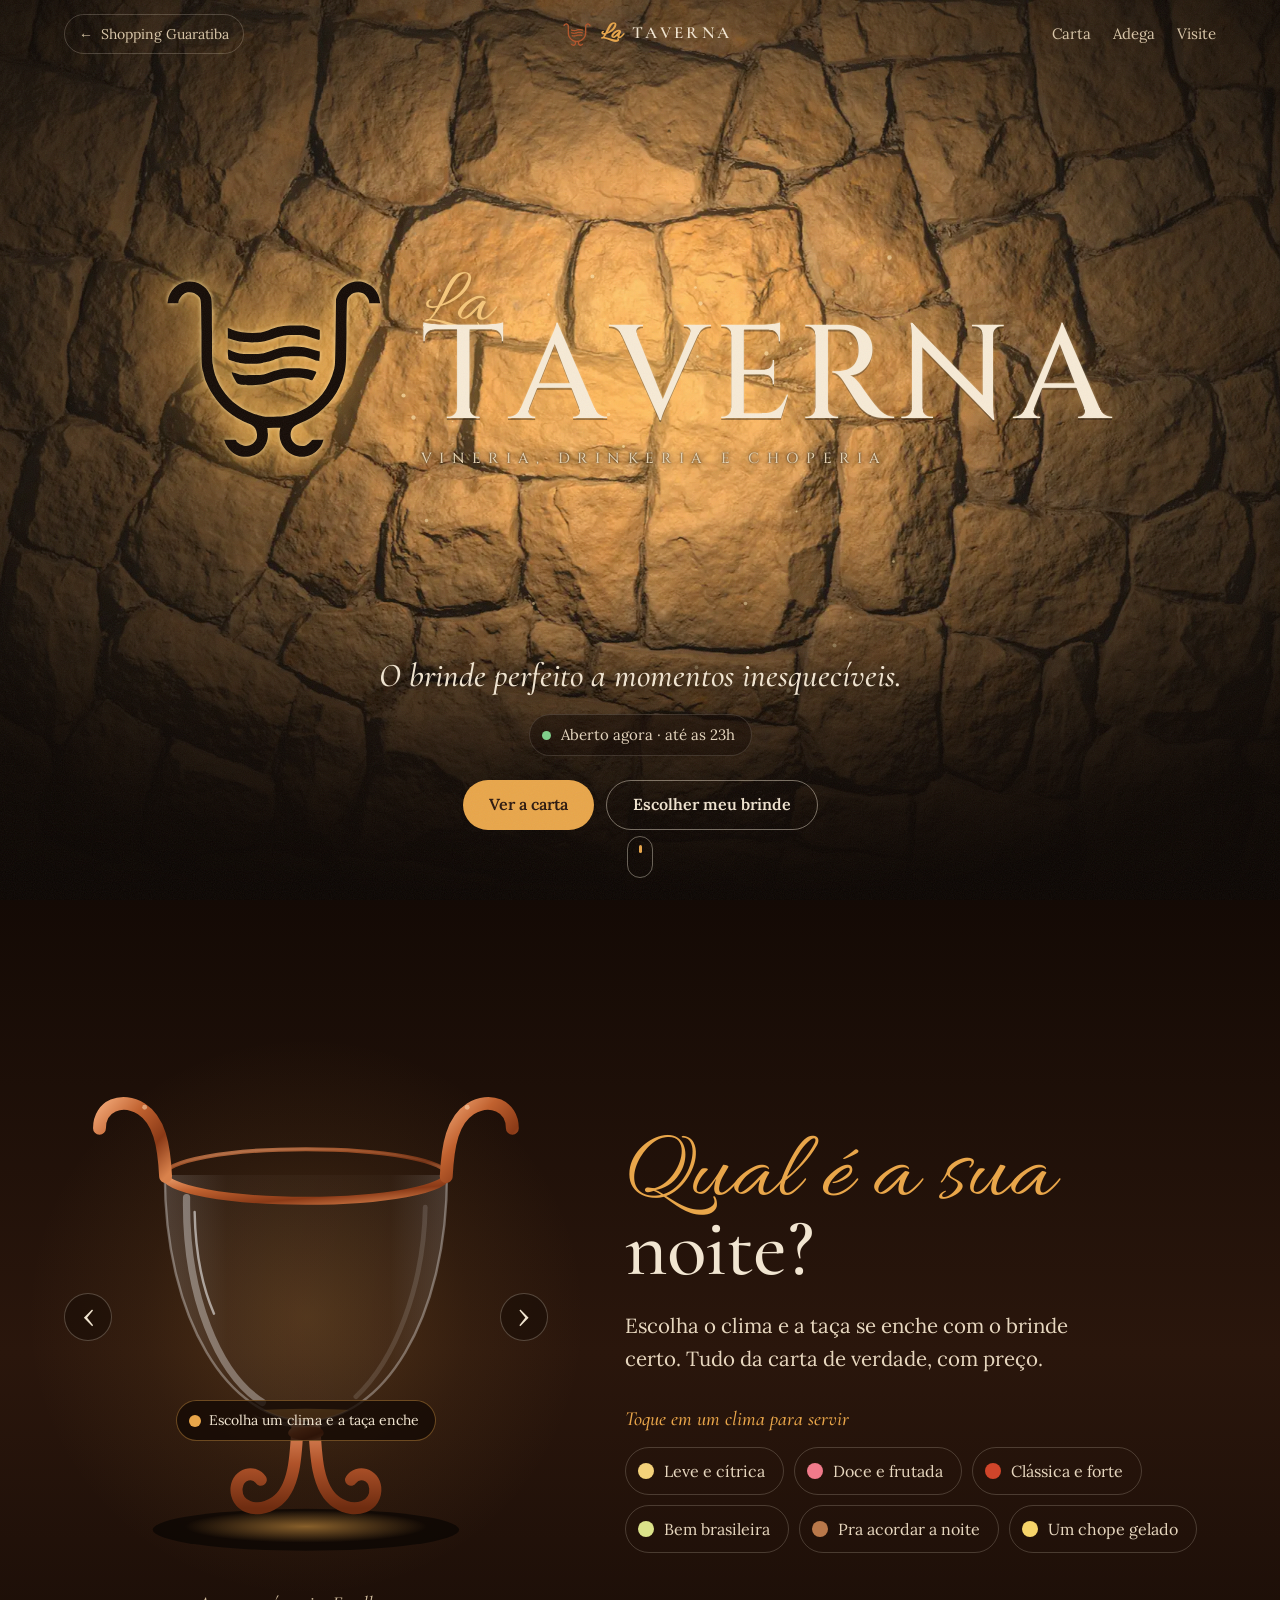
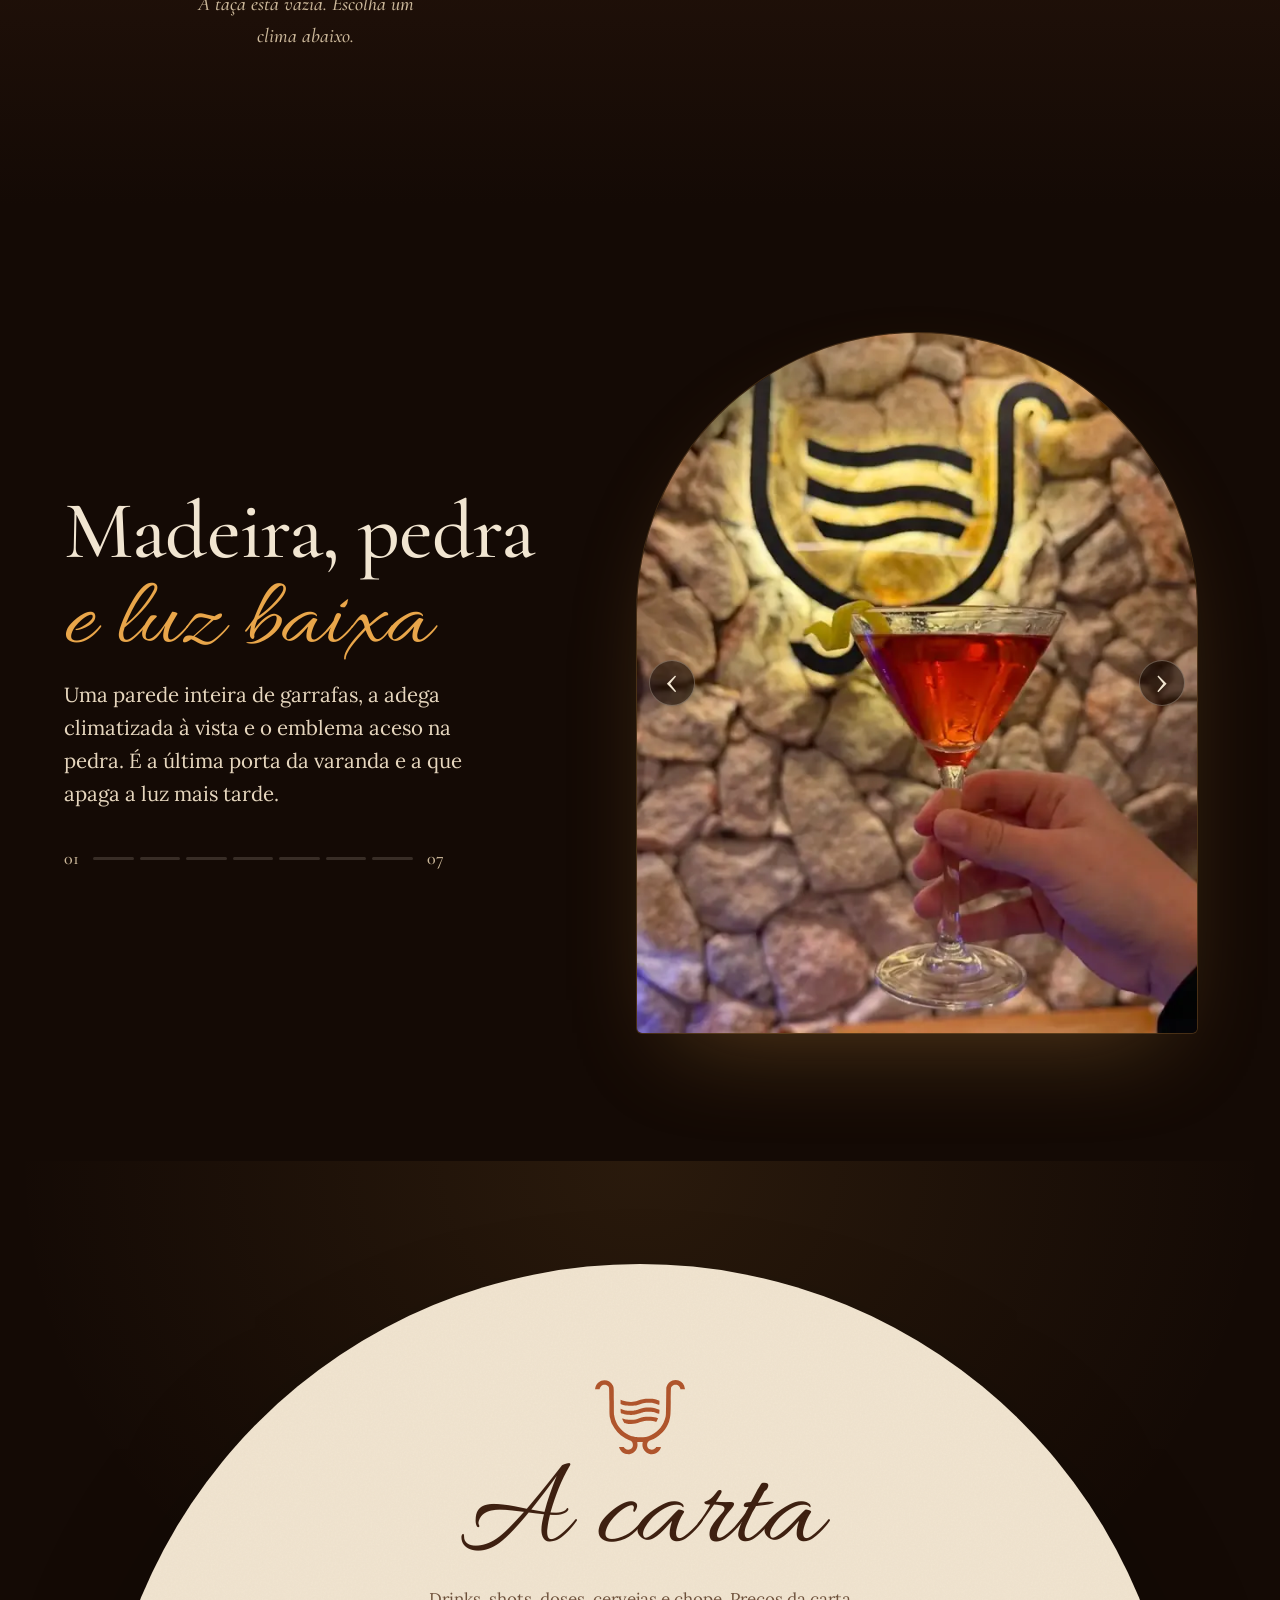
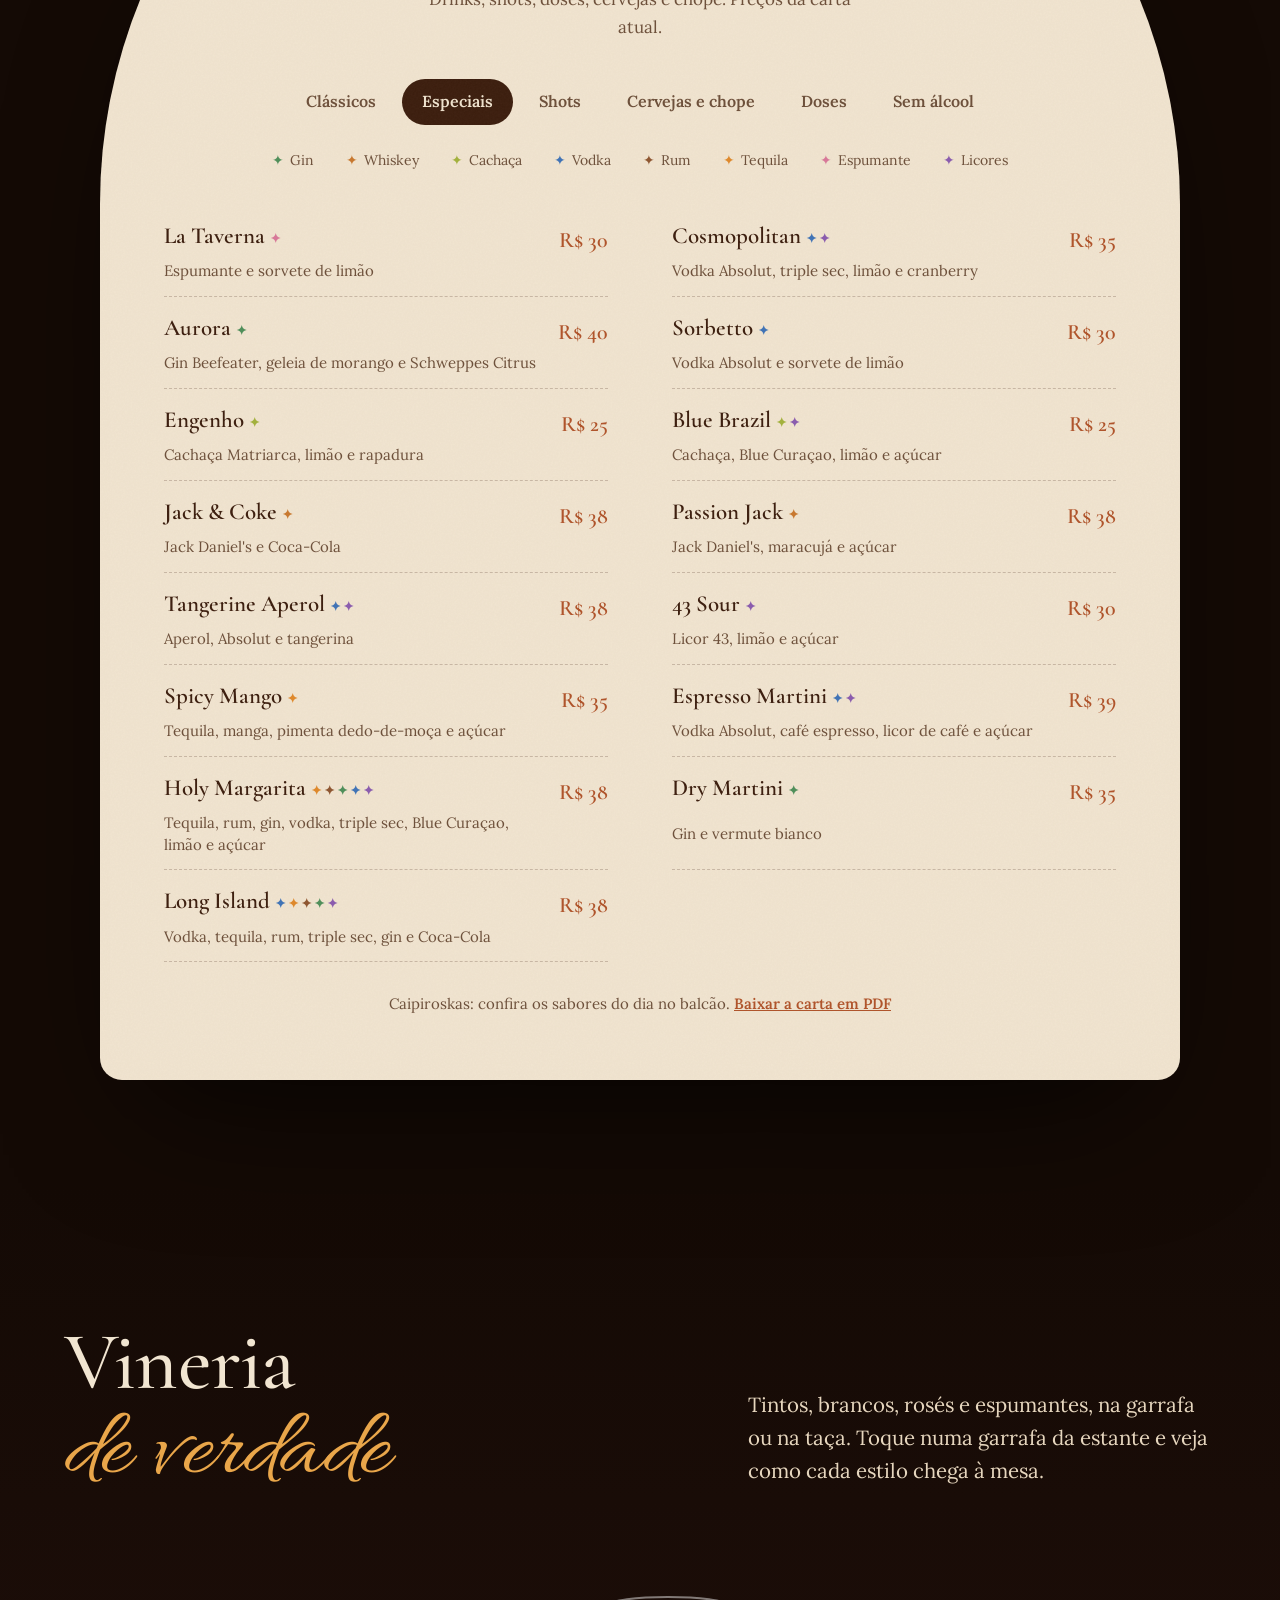
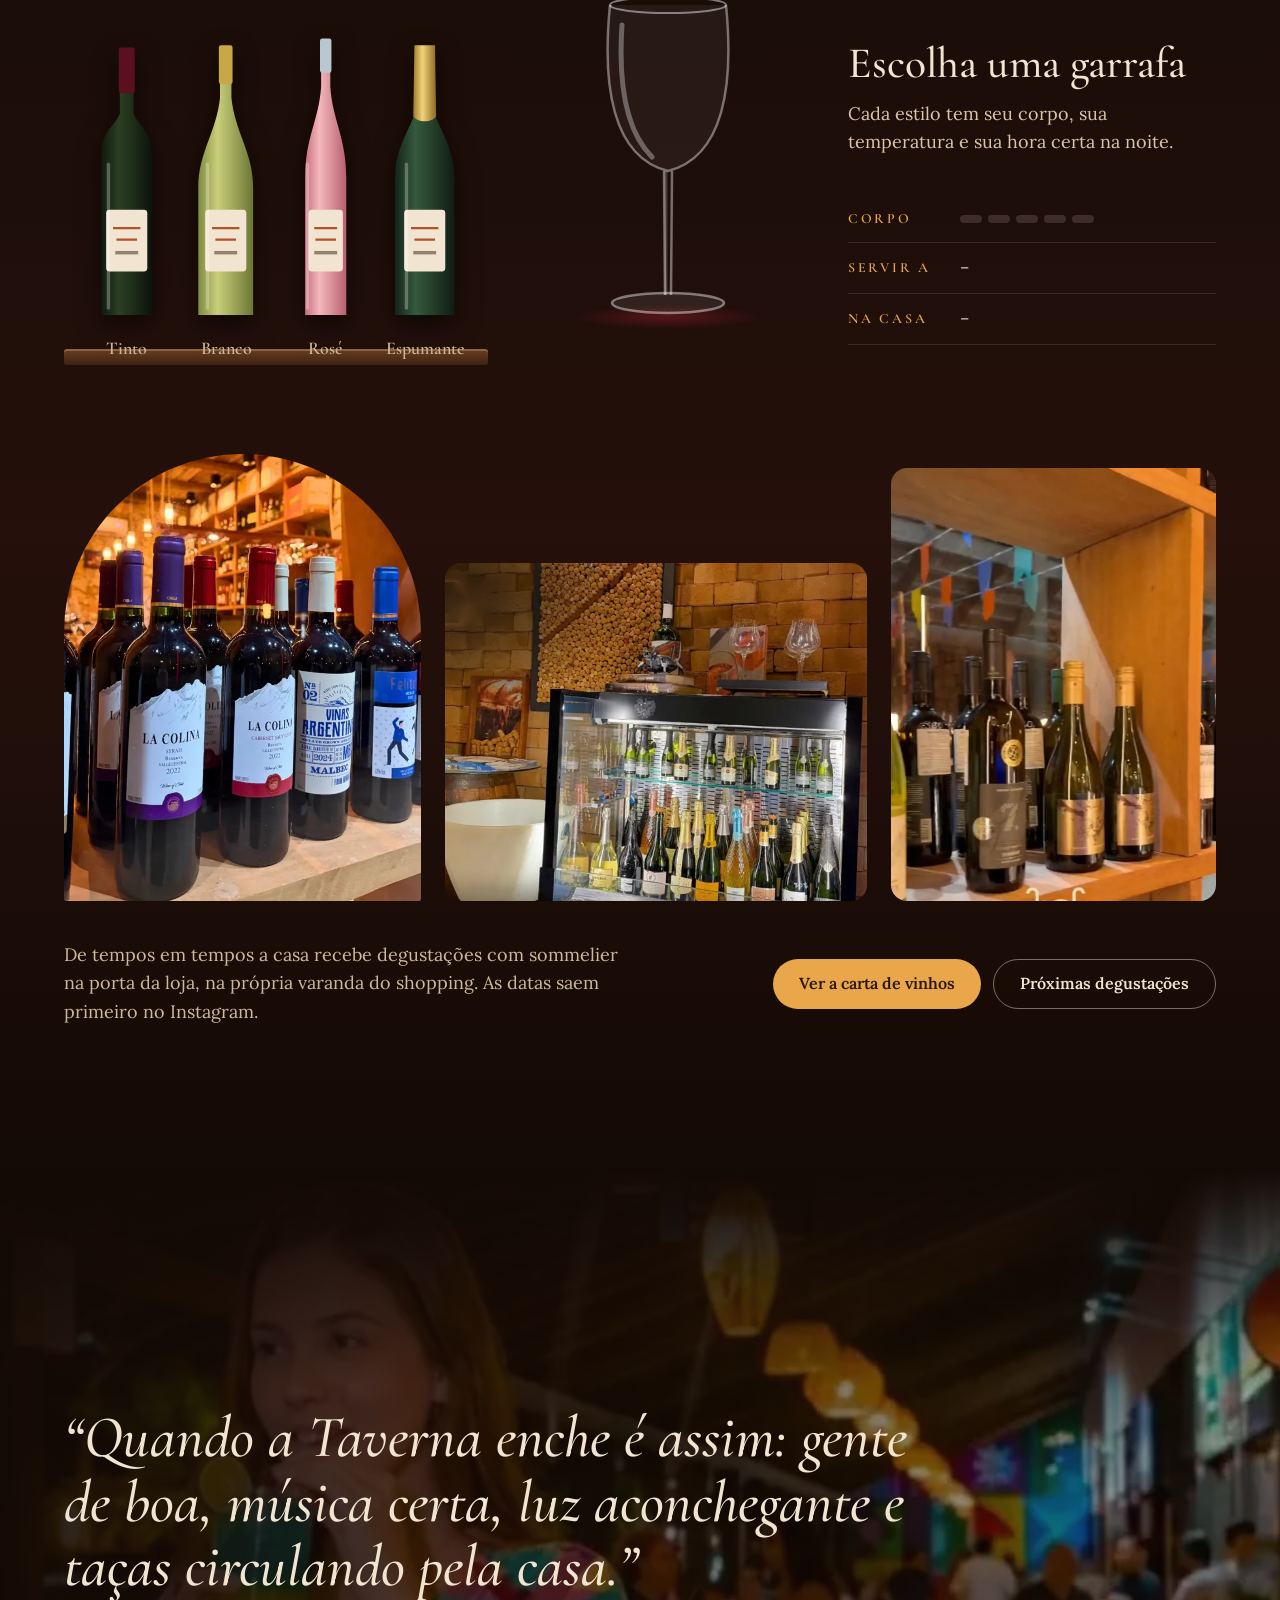
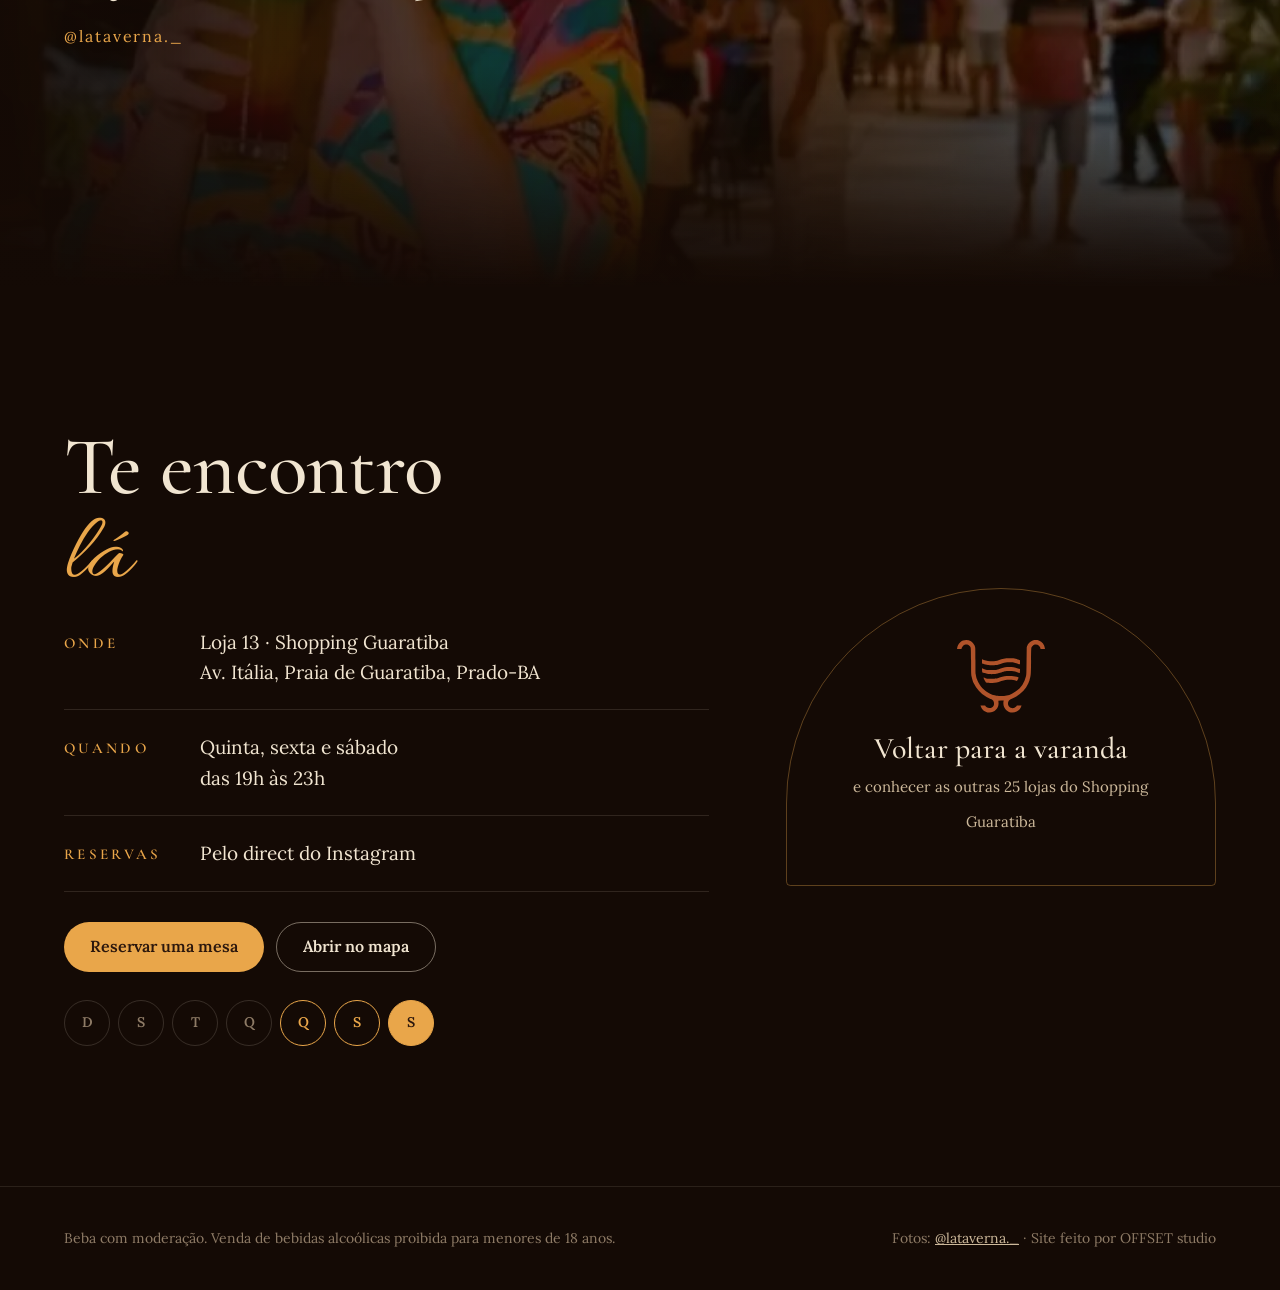
==== commit 0c189258: "Entrar na La Taverna leva direto ao site exclusivo; nova vineria com estante de garrafas e taça de v" ====
--- a/la-taverna/index.html
+++ b/la-taverna/index.html
@@ -18,7 +18,7 @@
 <link rel="preload" href="fonts/cinzel-latin-500-normal.woff2" as="font" type="font/woff2" crossorigin>
 <link rel="preload" href="img/pedra-acesa-d.webp" as="image" media="(min-aspect-ratio: 4/5)">
 <link rel="preload" href="img/pedra-acesa-m.webp" as="image" media="(max-aspect-ratio: 4/5)">
-<link rel="stylesheet" href="taverna.css?v=9">
+<link rel="stylesheet" href="taverna.css?v=11">
 </head>
 <body class="carregando">
 
@@ -37,7 +37,7 @@
 </svg>
 
 <header class="topo" id="topo">
-  <a class="volta" href="../#/la-taverna" aria-label="Voltar para a varanda do Shopping Guaratiba">
+  <a class="volta" href="../?em=la-taverna" aria-label="Voltar para a varanda do Shopping Guaratiba">
     <span aria-hidden="true">←</span> <span class="volta-txt">Shopping Guaratiba</span>
   </a>
   <a class="marca-mini" href="#inicio" aria-label="La Taverna, início">
@@ -212,19 +212,75 @@
   </div>
 </section>
 
-<!-- 5. A adega -->
+<!-- 5. A vineria: escolha o estilo na estante e a taça de vinho se serve -->
 <section class="adega" id="adega" aria-labelledby="t-adega">
-  <figure class="adega-foto"><img src="img/tintos-640.webp" srcset="img/tintos-640.webp 640w, img/tintos-1200.webp 1080w" sizes="(min-width:900px) 38vw, 100vw" alt="Garrafas de vinho tinto argentino enfileiradas no balcão" loading="lazy" width="1080" height="1350"></figure>
-  <div class="adega-texto">
+  <div class="adega-cab">
     <h2 id="t-adega" class="titulo">Vineria<br><span class="script">de verdade</span></h2>
-    <p class="lead">Tintos, brancos e espumantes para escolher na garrafa ou na taça. A carta de vinhos fica no balcão, e a adega está à vista para quem prefere escolher pelo rótulo.</p>
+    <p class="lead">Tintos, brancos, rosés e espumantes, na garrafa ou na taça. Toque numa garrafa da estante e veja como cada estilo chega à mesa.</p>
+  </div>
+  <div class="adega-palco">
+    <svg width="0" height="0" style="position:absolute" aria-hidden="true">
+      <defs>
+        <linearGradient id="gTinto" x1="0" x2="1"><stop offset="0" stop-color="#0E1A10"/><stop offset=".35" stop-color="#2C3F22"/><stop offset="1" stop-color="#0B140C"/></linearGradient>
+        <linearGradient id="gBranco" x1="0" x2="1"><stop offset="0" stop-color="#7E8B3E"/><stop offset=".35" stop-color="#C9CF7A"/><stop offset="1" stop-color="#6B7633"/></linearGradient>
+        <linearGradient id="gRose" x1="0" x2="1"><stop offset="0" stop-color="#C9707E"/><stop offset=".35" stop-color="#F4B7BC"/><stop offset="1" stop-color="#B6606E"/></linearGradient>
+        <linearGradient id="gEsp" x1="0" x2="1"><stop offset="0" stop-color="#14241A"/><stop offset=".35" stop-color="#355A3C"/><stop offset="1" stop-color="#0F1C13"/></linearGradient>
+        <linearGradient id="gFoil" x1="0" x2="1"><stop offset="0" stop-color="#9C7A2C"/><stop offset=".4" stop-color="#F2D27A"/><stop offset="1" stop-color="#8A6A22"/></linearGradient>
+      </defs>
+    </svg>
+    <div class="estante">
+      <div class="garrafas" role="radiogroup" aria-label="Estilos de vinho" id="garrafas">
+        <button class="garrafa" type="button" role="radio" aria-checked="false" data-v="tinto" aria-label="Tinto"><svg viewBox="0 0 80 260" aria-hidden="true"><path d="M18 252 L18 110 C18 92 30 86 34 76 L34 30 L46 30 L46 76 C50 86 62 92 62 110 L62 252 Z" fill="url(#gTinto)"/><rect x="33" y="18" width="14" height="40" rx="2" fill="#5B1020"/><rect x="22" y="160" width="36" height="54" rx="3" fill="#F1E5D1"/><path d="M28 176 h24 M31 186 h18" stroke="#B0532A" stroke-width="2"/><rect x="30" y="196" width="20" height="3" fill="#3B1D0E" opacity=".5"/><path d="M24 120 C24 200 24 230 24 246" stroke="rgba(255,255,255,.28)" stroke-width="3" fill="none" stroke-linecap="round"/></svg><span>Tinto</span></button>
+        <button class="garrafa" type="button" role="radio" aria-checked="false" data-v="branco" aria-label="Branco"><svg viewBox="0 0 80 260" aria-hidden="true"><path d="M16 252 L16 140 C16 110 32 92 35 62 L35 26 L45 26 L45 62 C48 92 64 110 64 140 L64 252 Z" fill="url(#gBranco)"/><rect x="34" y="16" width="12" height="34" rx="2" fill="#C9A646"/><rect x="22" y="160" width="36" height="54" rx="3" fill="#F1E5D1"/><path d="M28 176 h24 M31 186 h18" stroke="#B0532A" stroke-width="2"/><rect x="30" y="196" width="20" height="3" fill="#3B1D0E" opacity=".5"/><path d="M24 120 C24 200 24 230 24 246" stroke="rgba(255,255,255,.28)" stroke-width="3" fill="none" stroke-linecap="round"/></svg><span>Branco</span></button>
+        <button class="garrafa" type="button" role="radio" aria-checked="false" data-v="rose" aria-label="Rosé"><svg viewBox="0 0 80 260" aria-hidden="true"><path d="M22 252 L22 132 C22 96 34 82 36 52 L36 18 L44 18 L44 52 C46 82 58 96 58 132 L58 252 Z" fill="url(#gRose)"/><rect x="35" y="10" width="10" height="30" rx="2" fill="#B9C7D0"/><rect x="25" y="160" width="30" height="54" rx="3" fill="#F1E5D1"/><path d="M30 176 h20 M31 186 h18" stroke="#B0532A" stroke-width="2"/><rect x="30" y="196" width="20" height="3" fill="#3B1D0E" opacity=".5"/><path d="M24 120 C24 200 24 230 24 246" stroke="rgba(255,255,255,.28)" stroke-width="3" fill="none" stroke-linecap="round"/></svg><span>Rosé</span></button>
+        <button class="garrafa" type="button" role="radio" aria-checked="false" data-v="espumante" aria-label="Espumante"><svg viewBox="0 0 80 260" aria-hidden="true"><path d="M14 252 L14 132 C14 102 30 88 34 66 L34 36 L46 36 L46 66 C50 88 66 102 66 132 L66 252 Z" fill="url(#gEsp)"/><path d="M31 16 L49 16 L50 78 C46 84 34 84 30 78 Z" fill="url(#gFoil)"/><rect x="22" y="160" width="36" height="54" rx="3" fill="#F1E5D1"/><path d="M28 176 h24 M31 186 h18" stroke="#B0532A" stroke-width="2"/><rect x="30" y="196" width="20" height="3" fill="#3B1D0E" opacity=".5"/><path d="M24 120 C24 200 24 230 24 246" stroke="rgba(255,255,255,.28)" stroke-width="3" fill="none" stroke-linecap="round"/></svg><span>Espumante</span></button>
+      </div>
+      <div class="prateleira" aria-hidden="true"></div>
+    </div>
+    <div class="vinho-taca">
+      <svg class="taca-vinho" viewBox="0 0 240 400" role="img" aria-label="Taça de vinho servida com o estilo escolhido">
+        <defs>
+          <clipPath id="bojoVinho"><path d="M62 40 C54 120 64 192 120 206 C176 192 186 120 178 40 Z"/></clipPath>
+          <linearGradient id="vinhoCor" x1="0" y1="0" x2="0" y2="1"><stop offset="0" stop-color="#8E1B2E"/><stop offset="1" stop-color="#3E0712"/></linearGradient>
+          <radialGradient id="vinhoMesa" cx=".5" cy=".5" r=".5"><stop offset="0" stop-color="#8E1B2E" stop-opacity=".5"/><stop offset="1" stop-color="#8E1B2E" stop-opacity="0"/></radialGradient>
+        </defs>
+        <ellipse cx="120" cy="352" rx="96" ry="12" fill="url(#vinhoMesa)" class="vinho-mesa"/>
+        <g clip-path="url(#bojoVinho)">
+          <g class="vinho-liq" id="vinhoLiq">
+            <path class="vinho-onda" d="M-120 0 Q-100 -6 -80 0 T-40 0 T0 0 T40 0 T80 0 T120 0 T160 0 T200 0 T240 0 T280 0 T320 0 T360 0 V240 H-120 Z" fill="url(#vinhoCor)"/>
+            <g class="vinho-bolhas" id="vinhoBolhas"></g>
+          </g>
+        </g>
+        <path d="M62 40 C54 120 64 192 120 206 C176 192 186 120 178 40" fill="rgba(255,255,255,.05)" stroke="rgba(255,255,255,.4)" stroke-width="2.5"/>
+        <ellipse cx="120" cy="40" rx="58" ry="8" fill="none" stroke="rgba(255,255,255,.45)" stroke-width="2"/>
+        <path d="M74 60 C70 120 78 166 104 192" fill="none" stroke="rgba(255,255,255,.32)" stroke-width="5" stroke-linecap="round"/>
+        <path d="M116 206 L117 330 M124 206 L123 330" stroke="rgba(255,255,255,.4)" stroke-width="2.5"/>
+        <path d="M118 206 L118 330" stroke="rgba(255,255,255,.18)" stroke-width="3"/>
+        <ellipse cx="120" cy="338" rx="56" ry="10" fill="rgba(255,255,255,.08)" stroke="rgba(255,255,255,.42)" stroke-width="2.5"/>
+      </svg>
+    </div>
+    <div class="vinho-info" id="vinhoInfo" aria-live="polite">
+      <p class="vinho-nome" id="vinhoNome">Escolha uma garrafa</p>
+      <p class="vinho-desc" id="vinhoDesc">Cada estilo tem seu corpo, sua temperatura e sua hora certa na noite.</p>
+      <dl class="vinho-fichas">
+        <div><dt>Corpo</dt><dd><span class="corpo" id="vinhoCorpo"><i></i><i></i><i></i><i></i><i></i></span></dd></div>
+        <div><dt>Servir a</dt><dd id="vinhoTemp">–</dd></div>
+        <div><dt>Na casa</dt><dd id="vinhoCasa">–</dd></div>
+      </dl>
+    </div>
+  </div>
+  <div class="adega-fotos">
+    <figure><img src="img/tintos-640.webp" srcset="img/tintos-640.webp 640w, img/tintos-1200.webp 1080w" sizes="(min-width:900px) 30vw, 50vw" alt="Garrafas de vinho tinto argentino enfileiradas no balcão" loading="lazy" width="1080" height="1350"></figure>
+    <figure><img src="img/adega-640.webp" srcset="img/adega-640.webp 640w, img/adega-1200.webp 1080w" sizes="(min-width:900px) 30vw, 50vw" alt="Adega climatizada de vidro com espumantes e vinhos brancos" loading="lazy" width="1080" height="837"></figure>
+    <figure><img src="img/brancos-640.webp" alt="Prateleira de madeira com vinhos brancos" loading="lazy" width="640" height="840"></figure>
+  </div>
+  <div class="adega-rodape">
     <p>De tempos em tempos a casa recebe degustações com sommelier na porta da loja, na própria varanda do shopping. As datas saem primeiro no Instagram.</p>
     <div class="hero-acoes">
       <a class="btn btn-ouro" href="https://drive.google.com/file/d/1rCTcxbCrMOFkF67IhUTTz9iVFM6WVZ5E/view?usp=sharing" target="_blank" rel="noopener noreferrer">Ver a carta de vinhos</a>
       <a class="btn btn-linha" href="https://www.instagram.com/lataverna._/" target="_blank" rel="noopener noreferrer">Próximas degustações</a>
     </div>
   </div>
-  <figure class="adega-foto2"><img src="img/brancos-640.webp" alt="Prateleira de madeira com vinhos brancos" loading="lazy" width="640" height="840"></figure>
 </section>
 
 <!-- 6. As noites -->
@@ -251,7 +307,7 @@
     </div>
     <p class="semana" id="semana" aria-label="Dias de funcionamento"></p>
   </div>
-  <a class="volta-grande" href="../#/la-taverna">
+  <a class="volta-grande" href="../?em=la-taverna">
     <svg class="emb" aria-hidden="true"><use href="#emb"/></svg>
     <span>Voltar para a varanda<br><small>e conhecer as outras 25 lojas do Shopping Guaratiba</small></span>
   </a>
@@ -264,6 +320,6 @@
   <p>Fotos: <a href="https://www.instagram.com/lataverna._/" target="_blank" rel="noopener noreferrer">@lataverna._</a> · Site feito por OFFSET studio</p>
 </footer>
 
-<script src="taverna.js?v=9"></script>
+<script src="taverna.js?v=10"></script>
 </body>
 </html>
--- a/la-taverna/taverna.css
+++ b/la-taverna/taverna.css
@@ -1 +1 @@
-@font-face{font-family:Cormorant;src:url(fonts/cormorant-garamond-latin-500-normal.woff2) format("woff2");font-weight:500;font-display:swap}@font-face{font-family:Cormorant;src:url(fonts/cormorant-garamond-latin-600-normal.woff2) format("woff2");font-weight:600;font-display:swap}@font-face{font-family:Cormorant;src:url(fonts/cormorant-garamond-latin-500-italic.woff2) format("woff2");font-weight:500;font-style:italic;font-display:swap}@font-face{font-family:Lora;src:url(fonts/lora-latin-400-normal.woff2) format("woff2");font-weight:400;font-display:swap}@font-face{font-family:Lora;src:url(fonts/lora-latin-600-normal.woff2) format("woff2");font-weight:600;font-display:swap}@font-face{font-family:Lora;src:url(fonts/lora-latin-400-italic.woff2) format("woff2");font-weight:400;font-style:italic;font-display:swap}@font-face{font-family:Cinzel;src:url(fonts/cinzel-latin-500-normal.woff2) format("woff2");font-weight:500;font-display:swap}@font-face{font-family:Cinzel;src:url(fonts/cinzel-latin-600-normal.woff2) format("woff2");font-weight:600;font-display:swap}@font-face{font-family:Allura;src:url(fonts/allura-latin-400-normal.woff2) format("woff2");font-weight:400;font-display:swap}:root{--noite:#140A05;--madeira:#2A160C;--brasa:#3B1D0E;--creme:#F1E5D1;--papel:#E8DAC3;--terra:#B0532A;--ambar:#E9A64A;--ambar-claro:#F6C77B;--tinta:#2B170D;--pedra:#9C8B78;--ease:cubic-bezier(.22,.8,.2,1);--serif:"Cormorant",Georgia,"Times New Roman",serif;--texto:"Lora",Georgia,serif;--script:"Allura","Snell Roundhand",cursive;--letreiro:"Cinzel","Trajan Pro",Georgia,serif;--m:clamp(20px,5vw,72px)}*{box-sizing:border-box;margin:0;padding:0}html{scroll-behavior:smooth;-webkit-text-size-adjust:100%}body{background:var(--noite);color:var(--creme);font-family:var(--texto);font-size:18px;line-height:1.6;overflow-x:hidden;-webkit-font-smoothing:antialiased}img{display:block;max-width:100%;height:auto}a{color:inherit}button{font:inherit;color:inherit;background:none;border:0;cursor:pointer}:focus-visible{outline:2px solid var(--ambar);outline-offset:3px;border-radius:4px}.pular{position:absolute;left:-999px;top:8px;z-index:99;background:var(--creme);color:var(--tinta);padding:8px 14px;border-radius:6px}.pular:focus{left:8px}[hidden]{display:none!important}body:before{content:"";position:fixed;inset:0;z-index:60;pointer-events:none;opacity:.07;background-image:url("data:image/svg+xml,%3Csvg xmlns='http://www.w3.org/2000/svg' width='180' height='180'%3E%3Cfilter id='n'%3E%3CfeTurbulence type='fractalNoise' baseFrequency='.9' numOctaves='2' stitchTiles='stitch'/%3E%3C/filter%3E%3Crect width='100%25' height='100%25' filter='url(%23n)'/%3E%3C/svg%3E")}.emb{width:1em;height:.83em;fill:currentColor;display:inline-block;vertical-align:middle}.script{font-family:var(--script);font-weight:400;letter-spacing:0;text-transform:none}.titulo{font-family:var(--serif);font-weight:500;font-size:clamp(44px,6.4vw,92px);line-height:.95;letter-spacing:-.01em;color:var(--creme)}.titulo .script{display:inline-block;font-size:1.18em;line-height:.8;color:var(--ambar);transform:translateY(.06em)}.lead{font-size:clamp(18px,1.6vw,21px);line-height:1.6;max-width:36ch;color:#e6d6be;margin-top:22px}.btn{display:inline-flex;align-items:center;justify-content:center;min-height:50px;padding:0 26px;border-radius:999px;font-family:var(--texto);font-weight:600;font-size:16px;text-decoration:none;transition:transform .35s var(--ease),background-color .35s,color .35s,border-color .35s}.btn:hover{transform:translateY(-2px)}.btn-ouro{background:var(--ambar);color:var(--tinta)}.btn-ouro:hover{background:var(--ambar-claro)}.btn-linha{border:1.5px solid rgba(241,229,209,.45);color:var(--creme)}.btn-linha:hover{border-color:var(--creme);background:#f1e5d10f}.hero-acoes{display:flex;flex-wrap:wrap;gap:12px;margin-top:30px}.topo{position:fixed;z-index:50;left:0;right:0;top:0;display:flex;align-items:center;gap:20px;padding:14px var(--m);padding-top:max(14px,env(safe-area-inset-top));transition:background-color .5s,transform .5s var(--ease),border-color .5s;border-bottom:1px solid transparent}.topo.solido{background:#140a05eb;border-bottom-color:#e9a64a29}.volta{display:inline-flex;align-items:center;gap:8px;text-decoration:none;font-size:14px;color:#d9c6a8;padding:8px 14px;border-radius:999px;border:1px solid rgba(241,229,209,.22);transition:border-color .3s,color .3s}.volta:hover{color:var(--creme);border-color:#f1e5d199}.marca-mini{display:flex;align-items:center;gap:10px;text-decoration:none;margin:0 auto;font-family:var(--serif);font-weight:600;letter-spacing:.2em;font-size:17px;opacity:0;transition:opacity .5s}.marca-mini .emb{color:var(--terra);font-size:28px}.marca-mini i{font-family:var(--script);font-style:normal;letter-spacing:0;font-size:24px;color:var(--ambar);margin-right:2px}.topo.solido .marca-mini{opacity:1}.menu{display:flex;gap:22px}.menu a{text-decoration:none;font-size:15px;color:#d9c6a8;transition:color .3s}.menu a:hover{color:var(--ambar)}@media(max-width:760px){.menu,.volta-txt{display:none}.marca-mini{margin:0 auto 0 0}.volta{order:2}}.hero{position:relative;min-height:100svh;display:grid;grid-template-rows:1fr auto;justify-items:center;padding:110px var(--m) 70px;overflow:hidden;isolation:isolate;text-align:center}.parede{position:absolute;inset:0;z-index:-1;background:#0d0704}.pedra,.luz-pedra{position:absolute;inset:0;background:url(img/pedra-escura-d.webp) 50% 50%/cover}.luz-pedra{background-image:url(img/pedra-acesa-d.webp)}@media(max-aspect-ratio:4/5){.pedra{background-image:url(img/pedra-escura-m.webp)}.luz-pedra{background-image:url(img/pedra-acesa-m.webp)}}.luz{position:absolute;inset:0;opacity:0;will-change:opacity}.lanterna{position:absolute;left:0;top:0;width:70vmax;height:70vmax;margin:-35vmax 0 0 -35vmax;border-radius:50%;pointer-events:none;opacity:0;transition:opacity 1.2s;will-change:transform;background:radial-gradient(circle,#ffc87829,#ffc8780d 40%,#ffc87800 70%);transform:translate3d(var(--lx,50vw),var(--ly,42vh),0)}.hero.mexendo .lanterna{opacity:1}.halo{position:absolute;left:50%;top:42%;width:min(1100px,130vw);height:min(700px,90vw);transform:translate(-50%,-50%);opacity:0;background:radial-gradient(ellipse 50% 50% at 50% 50%,#ffc46061,#e9963c1f 45%,#e9963c00 70%)}.poeira{position:absolute;inset:0;opacity:0;transition:opacity 3s}.poeira i{position:absolute;width:3px;height:3px;border-radius:50%;background:#ffe2aab3;animation:flutua var(--d,12s) linear var(--a,0s) infinite}@keyframes flutua{0%{transform:translateZ(0);opacity:0}15%{opacity:.9}85%{opacity:.6}to{transform:translate3d(var(--x,30px),-160px,0);opacity:0}}.parede:after{content:"";position:absolute;inset:0;background:radial-gradient(ellipse 70% 62% at 50% 40%,transparent 30%,rgba(10,5,2,.9)),linear-gradient(0deg,var(--noite),transparent 32%)}.letreiro{align-self:center;position:relative;display:flex;align-items:center;justify-content:center;gap:clamp(18px,3vw,48px);margin-top:2vh}.placa-emb{width:clamp(120px,17vw,260px);height:auto;fill:#140b06;filter:drop-shadow(0 0 2px rgba(255,226,160,.9)) drop-shadow(0 0 14px rgba(255,196,90,.85)) drop-shadow(0 0 46px rgba(255,170,60,.6));opacity:.15;transition:opacity .2s}.wordmark{display:grid;justify-items:start;line-height:.85;text-align:left}.wm-la{font-family:var(--script);font-weight:400;font-size:clamp(46px,6vw,96px);color:var(--ambar-claro);margin:0 0 -.22em .06em;text-shadow:0 2px 12px rgba(0,0,0,.85),0 0 24px rgba(255,180,80,.45);opacity:0}.wm-taverna{display:flex;font-family:var(--letreiro);font-weight:500;font-size:clamp(58px,10.4vw,176px);letter-spacing:.04em;color:#f7ebd6;text-shadow:0 0 2px rgba(255,236,200,.5),0 0 30px rgba(255,180,80,.38),0 2px 0 rgba(0,0,0,.4)}.wm-taverna span{display:inline-block;opacity:0;transform:translateY(.12em);filter:blur(0)}.wm-sub{font-family:var(--letreiro);font-weight:500;font-size:clamp(11px,1.15vw,17px);letter-spacing:.5em;text-transform:uppercase;color:#e6d2b0;margin-top:18px;opacity:0;white-space:nowrap;text-shadow:0 1px 10px rgba(0,0,0,.9),0 0 2px rgba(0,0,0,.8)}.hero-base{display:grid;justify-items:center;gap:18px;margin-top:5vh}.hero-frase{font-family:var(--serif);font-style:italic;font-weight:500;font-size:clamp(24px,2.6vw,38px);line-height:1.2;color:var(--creme);text-shadow:0 2px 16px rgba(0,0,0,.9);opacity:0;transform:translateY(16px)}.hero-base .status,.hero-base .hero-acoes{opacity:0;transform:translateY(16px)}.hero-base .hero-acoes{margin-top:6px;justify-content:center}.status{display:inline-flex;align-items:center;gap:10px;font-size:15px;color:#e6d6be;padding:8px 16px 8px 12px;border-radius:999px;background:#140a058c;border:1px solid rgba(241,229,209,.16)}.ponto{width:9px;height:9px;border-radius:50%;background:var(--pedra);flex:0 0 auto}.status.aberto .ponto{background:#7fd08a;box-shadow:0 0 #7fd08a99;animation:pulsa 2s infinite}@keyframes pulsa{70%{box-shadow:0 0 0 10px #7fd08a00}to{box-shadow:0 0 #7fd08a00}}.rolar{position:absolute;left:50%;bottom:22px;width:26px;height:42px;border:1.5px solid rgba(241,229,209,.4);border-radius:14px;transform:translate(-50%)}.rolar span{position:absolute;left:50%;top:8px;width:3px;height:8px;margin-left:-1.5px;border-radius:2px;background:var(--ambar);animation:desce 1.8s var(--ease) infinite}@keyframes desce{0%{opacity:0;transform:translateY(0)}30%{opacity:1}to{opacity:0;transform:translateY(14px)}}body.pronto .placa-emb{animation:acende 1.6s steps(1,end) .35s forwards}body.pronto .halo{animation:acendeHalo 1.6s steps(1,end) .35s forwards}body.pronto .luz{animation:acendeLuz 2.2s cubic-bezier(.3,0,.2,1) .9s forwards}body.pronto .poeira{opacity:1;transition-delay:1.6s}@keyframes acende{0%{opacity:.15}8%{opacity:1}12%{opacity:.25}20%{opacity:1}26%{opacity:.5}32%,to{opacity:1}}@keyframes acendeHalo{0%{opacity:0}8%{opacity:.9}12%{opacity:.1}20%{opacity:.9}26%{opacity:.4}32%,to{opacity:1}}@keyframes acendeLuz{to{opacity:1}}body.pronto .wm-la{animation:sobeTxt 1.2s var(--ease) 1.35s forwards}body.pronto .wm-taverna span{animation:letra 1.1s var(--ease) forwards}body.pronto .wm-taverna span:nth-child(1){animation-delay:1.05s}body.pronto .wm-taverna span:nth-child(2){animation-delay:1.12s}body.pronto .wm-taverna span:nth-child(3){animation-delay:1.19s}body.pronto .wm-taverna span:nth-child(4){animation-delay:1.26s}body.pronto .wm-taverna span:nth-child(5){animation-delay:1.33s}body.pronto .wm-taverna span:nth-child(6){animation-delay:1.4s}body.pronto .wm-taverna span:nth-child(7){animation-delay:1.47s}body.pronto .wm-sub{animation:sobeTxt 1.2s var(--ease) 1.75s forwards}body.pronto .hero-frase{animation:sobeTxt 1.2s var(--ease) 2s forwards}body.pronto .hero-base .status{animation:sobeTxt 1.2s var(--ease) 2.15s forwards}body.pronto .hero-base .hero-acoes{animation:sobeTxt 1.2s var(--ease) 2.3s forwards}@keyframes letra{0%{opacity:0;transform:translateY(.12em)}to{opacity:1;transform:none}}@keyframes sobeTxt{to{opacity:1;transform:none}}body.fechado .luz{--forca:.7}body.fechado.pronto .luz{animation-name:acendeLuzFraca}@keyframes acendeLuzFraca{to{opacity:.72}}@media(max-width:760px){.placa-emb{filter:none;position:relative;z-index:1}.letreiro:before{content:"";position:absolute;left:50%;top:0;width:min(78vw,330px);aspect-ratio:1.15;transform:translate(-50%,-14%);z-index:0;opacity:0;pointer-events:none;background:radial-gradient(ellipse 50% 46% at 50% 50%,#ffce78bf,#ffaa4652 42%,#ffaa4600 70%)}body.pronto .letreiro:before{animation:acendeHalo 1.6s steps(1,end) .35s forwards}.wm-taverna,.wm-la{text-shadow:0 2px 10px rgba(0,0,0,.7)}body:before{display:none}.hero{padding-top:96px}.letreiro{flex-direction:column;gap:14px;margin-top:4vh}.wordmark{justify-items:center;text-align:center}.wm-la{margin-left:0}.wm-taverna{font-size:clamp(50px,15.5vw,96px)}.wm-sub{letter-spacing:.26em;font-size:11px;white-space:normal}.placa-emb{width:clamp(130px,40vw,190px)}.rolar{display:none}}.taca{display:grid;grid-template-columns:.9fr 1.1fr;align-items:center;gap:clamp(30px,6vw,100px);padding:clamp(80px,12vw,160px) var(--m);background:linear-gradient(180deg,var(--noite),var(--madeira) 50%,var(--noite))}.taca-visual{position:relative;display:grid;justify-items:center;gap:18px;isolation:isolate}.taca-visual:before{content:"";position:absolute;left:50%;top:44%;width:120%;aspect-ratio:1;transform:translate(-50%,-50%);z-index:-1;background:radial-gradient(circle,rgba(233,166,74,.2),rgba(233,166,74,.06) 40%,transparent 68%)}.taca-svg{width:min(100%,500px);height:auto;overflow:visible}.ondas{animation:mar 6s linear infinite}@keyframes mar{0%{transform:translate(0)}to{transform:translate(-100px)}}.mesa{animation:brilho 4s ease-in-out infinite alternate}@keyframes brilho{to{opacity:.7}}.bolhas circle{fill:#fff0d28c;animation:sobe var(--d,4s) linear var(--a,0s) infinite}@keyframes sobe{0%{transform:translateY(0);opacity:0}15%{opacity:1}90%{opacity:.8}to{transform:translateY(var(--sobe,-200px));opacity:0}}.taca-legenda{font-family:var(--serif);font-style:italic;font-size:20px;color:#cdb99b;text-align:center;max-width:28ch}.taca-visual{touch-action:pan-y;user-select:none;-webkit-user-select:none}.taca-seta{position:absolute;top:40%;width:48px;height:48px;border-radius:50%;display:grid;place-items:center;font-size:30px;line-height:1;padding-bottom:4px;color:var(--creme);border:1.5px solid rgba(241,229,209,.25);background:#140a0580;transition:border-color .3s,background-color .3s,transform .3s var(--ease);z-index:2}.taca-seta:hover{border-color:var(--ambar);transform:scale(1.06)}.taca-seta.ant{left:0}.taca-seta.prox{right:0}.taca-pontos{display:none}.taca-dica{display:flex;align-items:center;gap:8px;position:absolute;left:50%;top:58%;transform:translate(-50%);white-space:nowrap;font-size:14px;color:var(--creme);background:#140a05c7;border:1px solid rgba(233,166,74,.4);padding:8px 16px 8px 12px;border-radius:999px;z-index:3;pointer-events:none;transition:opacity .5s}.taca-dica.some{opacity:0}.taca-dica .mao{width:12px;height:12px;border-radius:50%;background:var(--ambar);animation:pulsaPonto 1.4s ease-in-out infinite}@keyframes pulsaPonto{50%{box-shadow:0 0 0 7px #e9a64a00;transform:scale(.8)}0%{box-shadow:0 0 #e9a64a80}}.taca-svg.ginga-e{animation:gingaE .7s var(--ease)}.taca-svg.ginga-d{animation:gingaD .7s var(--ease)}@keyframes gingaE{30%{transform:translate(-14px) rotate(-4deg)}65%{transform:translate(5px) rotate(1.5deg)}}@keyframes gingaD{30%{transform:translate(14px) rotate(4deg)}65%{transform:translate(-5px) rotate(-1.5deg)}}.humores{display:flex;flex-wrap:wrap;gap:10px;margin-top:30px}.humor{display:inline-flex;align-items:center;gap:10px;min-height:48px;padding:0 18px 0 12px;border-radius:999px;border:1.5px solid rgba(241,229,209,.2);font-size:16px;color:#e6d6be;transition:border-color .3s,background-color .3s,color .3s,transform .3s var(--ease)}.humor:hover{border-color:#f1e5d180;transform:translateY(-2px)}.humor i{width:16px;height:16px;border-radius:50%;background:var(--c)}.humor[aria-checked=true]{background:var(--creme);color:var(--tinta);border-color:var(--creme)}.humores-tit{margin-top:28px;font-family:var(--serif);font-style:italic;font-size:20px;color:var(--ambar)}.humores-tit+.humores{margin-top:12px}.humores.convida .humor{animation:convida 2.4s ease-in-out infinite}.humores.convida .humor:nth-child(2){animation-delay:.2s}.humores.convida .humor:nth-child(3){animation-delay:.4s}.humores.convida .humor:nth-child(4){animation-delay:.6s}.humores.convida .humor:nth-child(5){animation-delay:.8s}.humores.convida .humor:nth-child(6){animation-delay:1s}@keyframes convida{0%,70%,to{border-color:#f1e5d133;box-shadow:0 0 #e9a64a00}35%{border-color:var(--ambar);box-shadow:0 0 0 4px #e9a64a2e}}.sugestoes{list-style:none;margin-top:28px;display:grid;gap:2px}.sugestoes li{display:grid;grid-template-columns:1fr auto;gap:4px 18px;padding:16px 0;border-bottom:1px solid rgba(241,229,209,.12);animation:entra .6s var(--ease) both}.sugestoes li:nth-child(2){animation-delay:.07s}.sugestoes li:nth-child(3){animation-delay:.14s}.sugestoes li:nth-child(4){animation-delay:.21s}@keyframes entra{0%{opacity:0;transform:translateY(10px)}}.sugestoes strong{font-family:var(--serif);font-weight:600;font-size:26px;line-height:1.1;color:var(--creme)}.sugestoes span{grid-column:1;font-size:15px;color:#bca78a}.sugestoes b{grid-row:1/3;grid-column:2;align-self:center;font-family:var(--serif);font-weight:600;font-size:24px;color:var(--ambar)}@media(max-width:860px){.taca{grid-template-columns:1fr}.taca-svg{width:min(80vw,380px)}}.casa{padding:clamp(70px,10vw,140px) var(--m)}.casa-palco{display:grid;grid-template-columns:.9fr 1.1fr;align-items:center;gap:clamp(30px,5vw,80px)}.casa-cab .lead{max-width:34ch}.casa-prog{display:flex;align-items:center;gap:14px;margin-top:34px;font-family:var(--serif);font-size:18px;color:#cdb99b}.casa-barras{display:flex;gap:6px;flex:1;max-width:320px}.casa-barras i{flex:1;height:3px;border-radius:2px;background:#f1e5d129;overflow:hidden;position:relative}.casa-barras i:after{content:"";position:absolute;inset:0;background:var(--ambar);transform-origin:0 50%;transform:scaleX(0)}.casa-barras i.cheia:after{transform:scaleX(1)}.casa-barras i.corre:after{animation:enche 3.8s linear forwards}@keyframes enche{to{transform:scaleX(1)}}.casa-fotos{position:relative;justify-self:center;width:min(100%,560px);aspect-ratio:4/5;border-radius:999px 999px 18px 18px;overflow:hidden;cursor:pointer;box-shadow:0 40px 100px -40px #e9a64a59,0 0 0 1px #e9a64a33;background:#1d0f08;-webkit-tap-highlight-color:transparent}.casa-fotos{touch-action:pan-y;user-select:none;-webkit-user-select:none}.slide{position:absolute;inset:0;opacity:0;transition:opacity 1s var(--ease)}.foto-seta{position:absolute;top:50%;z-index:5;width:46px;height:46px;margin-top:-23px;border-radius:50%;display:grid;place-items:center;font-size:30px;line-height:1;padding-bottom:4px;color:var(--creme);background:#140a058c;border:1.5px solid rgba(241,229,209,.3);transition:background-color .3s,transform .3s var(--ease)}.foto-seta:hover{background:#140a05cc;transform:scale(1.06)}.foto-seta.ant{left:12px}.foto-seta.prox{right:12px}.casa-barras i{height:19px;background:none}.casa-barras i:before{content:"";position:absolute;left:0;right:0;top:8px;height:3px;border-radius:2px;background:#f1e5d129}.casa-barras i:after{top:8px!important;bottom:auto!important;height:3px;border-radius:2px}.slide img{width:100%;height:100%;object-fit:cover;transform:scale(1.08);transition:transform 4.6s cubic-bezier(.2,.6,.2,1)}.slide.ativa{opacity:1;z-index:2}.slide.ativa img{transform:scale(1)}.slide.passou{z-index:1}@media(max-width:860px){.casa-palco{grid-template-columns:1fr}}.carta{padding:clamp(40px,8vw,110px) var(--m);background:radial-gradient(ellipse 70% 50% at 50% 0,rgba(233,166,74,.1),transparent 70%)}.carta-papel{position:relative;max-width:1080px;margin:0 auto;background:var(--creme);color:var(--tinta);border-radius:min(540px,50vw) min(540px,50vw) 22px 22px;padding:clamp(70px,9vw,120px) clamp(20px,5vw,70px) clamp(40px,5vw,70px);text-align:center;box-shadow:0 60px 140px -50px #000c}.carta-papel:after{content:"";position:absolute;inset:0;border-radius:inherit;pointer-events:none;opacity:.35;background-image:url("data:image/svg+xml,%3Csvg xmlns='http://www.w3.org/2000/svg' width='240' height='240'%3E%3Cfilter id='n'%3E%3CfeTurbulence type='fractalNoise' baseFrequency='.55' numOctaves='3' stitchTiles='stitch'/%3E%3CfeColorMatrix values='0 0 0 0 .45  0 0 0 0 .33  0 0 0 0 .2  0 0 0 .18 0'/%3E%3C/filter%3E%3Crect width='100%25' height='100%25' filter='url(%23n)'/%3E%3C/svg%3E")}.carta-emb{font-size:92px;color:var(--terra)}.carta-titulo{display:block;font-size:clamp(84px,10vw,140px);line-height:.9;color:var(--brasa);margin-top:6px}.carta-sub{margin:10px auto 0;color:#6c4f3a;font-size:17px;max-width:42ch}.abas{display:flex;flex-wrap:wrap;justify-content:center;gap:6px;margin-top:38px}.aba{min-height:46px;padding:0 20px;border-radius:999px;font-weight:600;font-size:16px;color:#6c4f3a;transition:background-color .3s,color .3s}.aba:hover{color:var(--brasa)}.aba[aria-selected=true]{background:var(--brasa);color:var(--creme)}.bases{display:flex;flex-wrap:wrap;justify-content:center;gap:8px 16px;margin-top:20px;min-height:30px}.base{display:inline-flex;align-items:center;gap:6px;font-size:14px;color:#6c4f3a;padding:4px 8px;border-radius:6px;transition:background-color .25s,color .25s,opacity .25s}.base:before{content:"\2726";color:var(--c);font-size:14px}.base[aria-pressed=true]{background:#3b1d0e1a;color:var(--brasa);font-weight:600}.bases.filtrando .base[aria-pressed=false]{opacity:.45}.lista{display:grid;grid-template-columns:1fr 1fr;gap:4px clamp(30px,5vw,70px);margin-top:34px;text-align:left}.item{display:grid;grid-template-columns:1fr auto;gap:2px 16px;padding:14px 0;border-bottom:1px dashed rgba(59,29,14,.22);animation:entra .45s var(--ease) both}.item h3{font-family:var(--serif);font-weight:600;font-size:23px;line-height:1.15;color:var(--brasa)}.item h3 small{font-family:var(--texto);font-weight:400;font-size:12px;letter-spacing:.05em}.item h3 .st{font-size:13px;margin-left:5px;letter-spacing:2px}.item p{grid-column:1;font-size:15px;line-height:1.45;color:#6c4f3a}.item b{grid-column:2;grid-row:1;font-family:var(--serif);font-weight:600;font-size:22px;color:var(--terra);white-space:nowrap}.lista-vazia{grid-column:1/-1;text-align:center;padding:30px;color:#6c4f3a;font-style:italic}.carta-nota{margin-top:30px;font-size:15px;color:#6c4f3a}.carta-nota a{color:var(--terra);font-weight:600}@media(max-width:700px){.lista{grid-template-columns:1fr}.carta-papel{border-radius:240px 240px 18px 18px}}.adega{display:grid;grid-template-columns:.85fr 1fr .55fr;gap:clamp(24px,4vw,60px);align-items:center;padding:clamp(80px,11vw,150px) var(--m)}.adega-foto img{width:100%;aspect-ratio:4/5;object-fit:cover;border-radius:999px 999px 16px 16px}.adega-foto2{align-self:end}.adega-foto2 img{width:100%;aspect-ratio:3/4;object-fit:cover;border-radius:16px;filter:saturate(.9)}.adega-texto>p:not(.lead){margin-top:16px;max-width:42ch;color:#cdb99b}@media(max-width:960px){.adega{grid-template-columns:1fr 1fr}.adega-foto2{display:none}}@media(max-width:700px){.adega{grid-template-columns:1fr}.adega-foto img{aspect-ratio:1/1;border-radius:200px 200px 16px 16px}}.noites{position:relative;min-height:80vh;display:grid;place-items:center;padding:100px var(--m);overflow:hidden;isolation:isolate}.noites-foto{position:absolute;inset:-10% 0;z-index:-2}.noites-foto img{width:100%;height:100%;object-fit:cover;object-position:50% 18%;will-change:transform;transform:translate3d(0,calc(var(--p,0) * 8%),0) scale(1.08)}.noites:before{content:"";position:absolute;inset:0;z-index:-1;background:linear-gradient(90deg,#140a05eb,#140a058c 60%,#140a0559),linear-gradient(0deg,var(--noite),transparent 30%,transparent 70%,var(--noite))}.noites-cit{max-width:900px;justify-self:start}.noites-cit p{font-family:var(--serif);font-style:italic;font-weight:500;font-size:clamp(34px,4.6vw,66px);line-height:1.1;color:var(--creme)}.noites-cit footer{margin-top:24px;font-size:16px;letter-spacing:.12em;color:var(--ambar)}.visite{display:grid;grid-template-columns:1.2fr .8fr;gap:clamp(30px,6vw,90px);align-items:center;padding:clamp(80px,11vw,150px) var(--m)}.dados{margin-top:34px;display:grid;gap:22px}.dados div{display:grid;grid-template-columns:120px 1fr;gap:16px;padding-bottom:22px;border-bottom:1px solid rgba(241,229,209,.12)}.dados dt{font-family:var(--serif);font-weight:600;font-size:15px;letter-spacing:.22em;text-transform:uppercase;color:var(--ambar);padding-top:4px}.dados dd{font-size:19px;color:var(--creme)}.semana{display:flex;gap:8px;margin-top:28px;flex-wrap:wrap}.semana span{width:46px;height:46px;border-radius:50%;display:grid;place-items:center;font-size:14px;font-weight:600;border:1.5px solid rgba(241,229,209,.16);color:#8e7b66}.semana span.abre{border-color:var(--ambar);color:var(--ambar)}.semana span.hoje{background:var(--ambar);color:var(--tinta);border-color:var(--ambar)}.volta-grande{display:grid;justify-items:center;gap:18px;padding:50px 30px;text-align:center;text-decoration:none;border-radius:999px 999px 20px 20px;border:1.5px solid rgba(233,166,74,.35);font-family:var(--serif);font-size:30px;line-height:1.15;transition:background-color .4s,border-color .4s,transform .4s var(--ease)}.volta-grande:hover{background:#e9a64a14;border-color:var(--ambar);transform:translateY(-4px)}.volta-grande .emb{font-size:90px;color:var(--terra)}.volta-grande small{font-family:var(--texto);font-size:15px;color:#cdb99b}@media(max-width:860px){.visite{grid-template-columns:1fr}.dados div{grid-template-columns:1fr;gap:4px}}.rodape{padding:40px var(--m) calc(40px + env(safe-area-inset-bottom));border-top:1px solid rgba(241,229,209,.1);display:flex;flex-wrap:wrap;justify-content:space-between;gap:12px;font-size:14px;color:#8e7b66}.rodape a{color:#cdb99b}.rv{opacity:0;transform:translateY(30px);transition:opacity 1s var(--ease),transform 1s var(--ease)}.rv.visto{opacity:1;transform:none}@media(prefers-reduced-motion:reduce){*,*:before,*:after{animation-duration:.01ms!important;animation-iteration-count:1!important;transition-duration:.01ms!important;scroll-behavior:auto!important}.rv,.wm-la,.wm-taverna span,.wm-sub,.hero-frase,.hero-base .status,.hero-base .hero-acoes{opacity:1!important;transform:none!important}.placa-emb,.halo,.luz{opacity:1!important}}@media(max-width:520px){.status{font-size:14px}}@media(max-width:700px){:root{--m:20px}body{font-size:17px}.titulo{font-size:clamp(40px,11.5vw,52px)}.lead{font-size:17px;margin-top:14px}.btn{min-height:48px;padding:0 20px;font-size:15px}.hero-acoes{margin-top:22px}.hero{padding:84px var(--m) 40px;min-height:100svh}.hero-base{margin-top:3vh;gap:14px;width:100%}.hero-base .hero-acoes{display:grid;grid-template-columns:1fr 1fr;gap:10px;width:100%;max-width:400px}.hero-base .btn{padding:0 10px}.hero-frase{font-size:25px}.taca{display:flex;flex-direction:column;gap:0;padding:64px var(--m) 56px}.taca-texto{display:contents}.taca .titulo{order:1;align-self:flex-start}.taca .lead{order:2}.taca-visual{order:3;margin-top:14px;width:100%}.taca-svg{width:min(70vw,300px)}.taca-seta{top:36%;width:44px;height:44px;font-size:28px}.taca-legenda{font-size:18px;margin-top:-4px;color:var(--creme)}.taca-dica{display:flex;align-items:center;gap:8px;position:absolute;left:50%;top:71%;transform:translate(-50%);white-space:nowrap;font-size:13px;color:var(--creme);background:#140a05c7;border:1px solid rgba(233,166,74,.4);padding:7px 14px 7px 10px;border-radius:999px;z-index:3;pointer-events:none;transition:opacity .5s}.taca-dica.some{opacity:0}.humores-tit{order:4;margin-top:18px;font-size:18px;text-align:center}.humores{order:5;display:grid;grid-template-columns:1fr 1fr;gap:8px;margin-top:10px!important}.humor{min-height:44px;font-size:14px;padding:0 10px;gap:8px;justify-content:flex-start}.humor i{width:13px;height:13px;flex:0 0 auto}.sugestoes{order:6;margin-top:12px}.sugestoes li{padding:13px 0}.sugestoes strong{font-size:22px}.sugestoes b{font-size:21px}.casa{padding:56px var(--m) 40px}.casa-palco{gap:20px}.casa-prog{margin-top:16px;font-size:16px}.casa-fotos{width:100%;aspect-ratio:4/4.6;border-radius:180px 180px 16px 16px}.carta{padding:24px 10px 40px}.carta-papel{border-radius:200px 200px 18px 18px;padding:56px 16px 28px}.carta-emb{font-size:64px}.carta-titulo{font-size:84px}.carta-sub{font-size:15px}.abas,.bases{flex-wrap:nowrap;justify-content:flex-start;overflow-x:auto;scrollbar-width:none;margin-left:-16px;margin-right:-16px;padding:2px 16px;scroll-snap-type:x proximity}.abas::-webkit-scrollbar,.bases::-webkit-scrollbar{display:none}.abas{margin-top:26px;gap:4px}.aba{flex:0 0 auto;min-height:42px;padding:0 16px;font-size:15px;white-space:nowrap;scroll-snap-align:start}.bases{margin-top:12px;gap:4px;min-height:0}.base{flex:0 0 auto;white-space:nowrap;font-size:13px;padding:6px 8px}.lista{margin-top:18px;gap:0}.item{padding:12px 0}.item h3{font-size:21px}.item p{font-size:14px}.item b{font-size:20px}.carta-nota{font-size:14px;margin-top:20px}.adega{padding:56px var(--m);gap:22px}.adega-foto img{aspect-ratio:4/3.4;border-radius:180px 180px 14px 14px}.adega-texto .hero-acoes{display:grid;grid-template-columns:1fr;gap:10px}.noites{min-height:64svh;padding:70px var(--m)}.noites-cit p{font-size:31px}.visite{padding:56px var(--m) 40px;gap:34px}.dados{margin-top:22px;gap:14px}.dados div{padding-bottom:14px}.dados dd{font-size:17px}.visite-texto .hero-acoes{display:grid;grid-template-columns:1fr 1fr;gap:10px}.visite-texto .btn{padding:0 10px}.semana{gap:6px;flex-wrap:nowrap}.semana span{width:38px;height:38px;font-size:13px}.volta-grande{padding:34px 20px;font-size:25px;gap:12px;border-radius:160px 160px 18px 18px}.volta-grande .emb{font-size:64px}.rodape{flex-direction:column;gap:8px;font-size:13px;padding-top:28px}}
+@font-face{font-family:Cormorant;src:url(fonts/cormorant-garamond-latin-500-normal.woff2) format("woff2");font-weight:500;font-display:swap}@font-face{font-family:Cormorant;src:url(fonts/cormorant-garamond-latin-600-normal.woff2) format("woff2");font-weight:600;font-display:swap}@font-face{font-family:Cormorant;src:url(fonts/cormorant-garamond-latin-500-italic.woff2) format("woff2");font-weight:500;font-style:italic;font-display:swap}@font-face{font-family:Lora;src:url(fonts/lora-latin-400-normal.woff2) format("woff2");font-weight:400;font-display:swap}@font-face{font-family:Lora;src:url(fonts/lora-latin-600-normal.woff2) format("woff2");font-weight:600;font-display:swap}@font-face{font-family:Lora;src:url(fonts/lora-latin-400-italic.woff2) format("woff2");font-weight:400;font-style:italic;font-display:swap}@font-face{font-family:Cinzel;src:url(fonts/cinzel-latin-500-normal.woff2) format("woff2");font-weight:500;font-display:swap}@font-face{font-family:Cinzel;src:url(fonts/cinzel-latin-600-normal.woff2) format("woff2");font-weight:600;font-display:swap}@font-face{font-family:Allura;src:url(fonts/allura-latin-400-normal.woff2) format("woff2");font-weight:400;font-display:swap}:root{--noite:#140A05;--madeira:#2A160C;--brasa:#3B1D0E;--creme:#F1E5D1;--papel:#E8DAC3;--terra:#B0532A;--ambar:#E9A64A;--ambar-claro:#F6C77B;--tinta:#2B170D;--pedra:#9C8B78;--ease:cubic-bezier(.22,.8,.2,1);--serif:"Cormorant",Georgia,"Times New Roman",serif;--texto:"Lora",Georgia,serif;--script:"Allura","Snell Roundhand",cursive;--letreiro:"Cinzel","Trajan Pro",Georgia,serif;--m:clamp(20px,5vw,72px)}*{box-sizing:border-box;margin:0;padding:0}html{scroll-behavior:smooth;-webkit-text-size-adjust:100%}body{background:var(--noite);color:var(--creme);font-family:var(--texto);font-size:18px;line-height:1.6;overflow-x:hidden;-webkit-font-smoothing:antialiased}img{display:block;max-width:100%;height:auto}a{color:inherit}button{font:inherit;color:inherit;background:none;border:0;cursor:pointer}:focus-visible{outline:2px solid var(--ambar);outline-offset:3px;border-radius:4px}.pular{position:absolute;left:-999px;top:8px;z-index:99;background:var(--creme);color:var(--tinta);padding:8px 14px;border-radius:6px}.pular:focus{left:8px}[hidden]{display:none!important}body:before{content:"";position:fixed;inset:0;z-index:60;pointer-events:none;opacity:.07;background-image:url("data:image/svg+xml,%3Csvg xmlns='http://www.w3.org/2000/svg' width='180' height='180'%3E%3Cfilter id='n'%3E%3CfeTurbulence type='fractalNoise' baseFrequency='.9' numOctaves='2' stitchTiles='stitch'/%3E%3C/filter%3E%3Crect width='100%25' height='100%25' filter='url(%23n)'/%3E%3C/svg%3E")}.emb{width:1em;height:.83em;fill:currentColor;display:inline-block;vertical-align:middle}.script{font-family:var(--script);font-weight:400;letter-spacing:0;text-transform:none}.titulo{font-family:var(--serif);font-weight:500;font-size:clamp(44px,6.4vw,92px);line-height:.95;letter-spacing:-.01em;color:var(--creme)}.titulo .script{display:inline-block;font-size:1.18em;line-height:.8;color:var(--ambar);transform:translateY(.06em)}.lead{font-size:clamp(18px,1.6vw,21px);line-height:1.6;max-width:36ch;color:#e6d6be;margin-top:22px}.btn{display:inline-flex;align-items:center;justify-content:center;min-height:50px;padding:0 26px;border-radius:999px;font-family:var(--texto);font-weight:600;font-size:16px;text-decoration:none;transition:transform .35s var(--ease),background-color .35s,color .35s,border-color .35s}.btn:hover{transform:translateY(-2px)}.btn-ouro{background:var(--ambar);color:var(--tinta)}.btn-ouro:hover{background:var(--ambar-claro)}.btn-linha{border:1.5px solid rgba(241,229,209,.45);color:var(--creme)}.btn-linha:hover{border-color:var(--creme);background:#f1e5d10f}.hero-acoes{display:flex;flex-wrap:wrap;gap:12px;margin-top:30px}.topo{position:fixed;z-index:50;left:0;right:0;top:0;display:flex;align-items:center;gap:20px;padding:14px var(--m);padding-top:max(14px,env(safe-area-inset-top));transition:background-color .5s,transform .5s var(--ease),border-color .5s;border-bottom:1px solid transparent}.topo.solido{background:#140a05eb;border-bottom-color:#e9a64a29}.volta{display:inline-flex;align-items:center;gap:8px;text-decoration:none;font-size:14px;color:#d9c6a8;padding:8px 14px;border-radius:999px;border:1px solid rgba(241,229,209,.22);transition:border-color .3s,color .3s}.volta:hover{color:var(--creme);border-color:#f1e5d199}.marca-mini{display:flex;align-items:center;gap:10px;text-decoration:none;margin:0 auto;font-family:var(--serif);font-weight:600;letter-spacing:.2em;font-size:17px;opacity:0;transition:opacity .5s}.marca-mini .emb{color:var(--terra);font-size:28px}.marca-mini i{font-family:var(--script);font-style:normal;letter-spacing:0;font-size:24px;color:var(--ambar);margin-right:2px}.topo.solido .marca-mini{opacity:1}.menu{display:flex;gap:22px}.menu a{text-decoration:none;font-size:15px;color:#d9c6a8;transition:color .3s}.menu a:hover{color:var(--ambar)}@media(max-width:760px){.menu,.volta-txt{display:none}.marca-mini{margin:0 auto 0 0}.volta{order:2}}.hero{position:relative;min-height:100svh;display:grid;grid-template-rows:1fr auto;justify-items:center;padding:110px var(--m) 70px;overflow:hidden;isolation:isolate;text-align:center}.parede{position:absolute;inset:0;z-index:-1;background:#0d0704}.pedra,.luz-pedra{position:absolute;inset:0;background:url(img/pedra-escura-d.webp) 50% 50%/cover}.luz-pedra{background-image:url(img/pedra-acesa-d.webp)}@media(max-aspect-ratio:4/5){.pedra{background-image:url(img/pedra-escura-m.webp)}.luz-pedra{background-image:url(img/pedra-acesa-m.webp)}}.luz{position:absolute;inset:0;opacity:0;will-change:opacity}.lanterna{position:absolute;left:0;top:0;width:70vmax;height:70vmax;margin:-35vmax 0 0 -35vmax;border-radius:50%;pointer-events:none;opacity:0;transition:opacity 1.2s;will-change:transform;background:radial-gradient(circle,#ffc87829,#ffc8780d 40%,#ffc87800 70%);transform:translate3d(var(--lx,50vw),var(--ly,42vh),0)}.hero.mexendo .lanterna{opacity:1}.halo{position:absolute;left:50%;top:42%;width:min(1100px,130vw);height:min(700px,90vw);transform:translate(-50%,-50%);opacity:0;background:radial-gradient(ellipse 50% 50% at 50% 50%,#ffc46061,#e9963c1f 45%,#e9963c00 70%)}.poeira{position:absolute;inset:0;opacity:0;transition:opacity 3s}.poeira i{position:absolute;width:3px;height:3px;border-radius:50%;background:#ffe2aab3;animation:flutua var(--d,12s) linear var(--a,0s) infinite}@keyframes flutua{0%{transform:translateZ(0);opacity:0}15%{opacity:.9}85%{opacity:.6}to{transform:translate3d(var(--x,30px),-160px,0);opacity:0}}.parede:after{content:"";position:absolute;inset:0;background:radial-gradient(ellipse 70% 62% at 50% 40%,transparent 30%,rgba(10,5,2,.9)),linear-gradient(0deg,var(--noite),transparent 32%)}.letreiro{align-self:center;position:relative;display:flex;align-items:center;justify-content:center;gap:clamp(18px,3vw,48px);margin-top:2vh}.placa-emb{width:clamp(120px,17vw,260px);height:auto;fill:#140b06;filter:drop-shadow(0 0 2px rgba(255,226,160,.9)) drop-shadow(0 0 14px rgba(255,196,90,.85)) drop-shadow(0 0 46px rgba(255,170,60,.6));opacity:.15;transition:opacity .2s}.wordmark{display:grid;justify-items:start;line-height:.85;text-align:left}.wm-la{font-family:var(--script);font-weight:400;font-size:clamp(46px,6vw,96px);color:var(--ambar-claro);margin:0 0 -.22em .06em;text-shadow:0 2px 12px rgba(0,0,0,.85),0 0 24px rgba(255,180,80,.45);opacity:0}.wm-taverna{display:flex;font-family:var(--letreiro);font-weight:500;font-size:clamp(58px,10.4vw,176px);letter-spacing:.04em;color:#f7ebd6;text-shadow:0 0 2px rgba(255,236,200,.5),0 0 30px rgba(255,180,80,.38),0 2px 0 rgba(0,0,0,.4)}.wm-taverna span{display:inline-block;opacity:0;transform:translateY(.12em);filter:blur(0)}.wm-sub{font-family:var(--letreiro);font-weight:500;font-size:clamp(11px,1.15vw,17px);letter-spacing:.5em;text-transform:uppercase;color:#e6d2b0;margin-top:18px;opacity:0;white-space:nowrap;text-shadow:0 1px 10px rgba(0,0,0,.9),0 0 2px rgba(0,0,0,.8)}.hero-base{display:grid;justify-items:center;gap:18px;margin-top:5vh}.hero-frase{font-family:var(--serif);font-style:italic;font-weight:500;font-size:clamp(24px,2.6vw,38px);line-height:1.2;color:var(--creme);text-shadow:0 2px 16px rgba(0,0,0,.9);opacity:0;transform:translateY(16px)}.hero-base .status,.hero-base .hero-acoes{opacity:0;transform:translateY(16px)}.hero-base .hero-acoes{margin-top:6px;justify-content:center}.status{display:inline-flex;align-items:center;gap:10px;font-size:15px;color:#e6d6be;padding:8px 16px 8px 12px;border-radius:999px;background:#140a058c;border:1px solid rgba(241,229,209,.16)}.ponto{width:9px;height:9px;border-radius:50%;background:var(--pedra);flex:0 0 auto}.status.aberto .ponto{background:#7fd08a;box-shadow:0 0 #7fd08a99;animation:pulsa 2s infinite}@keyframes pulsa{70%{box-shadow:0 0 0 10px #7fd08a00}to{box-shadow:0 0 #7fd08a00}}.rolar{position:absolute;left:50%;bottom:22px;width:26px;height:42px;border:1.5px solid rgba(241,229,209,.4);border-radius:14px;transform:translate(-50%)}.rolar span{position:absolute;left:50%;top:8px;width:3px;height:8px;margin-left:-1.5px;border-radius:2px;background:var(--ambar);animation:desce 1.8s var(--ease) infinite}@keyframes desce{0%{opacity:0;transform:translateY(0)}30%{opacity:1}to{opacity:0;transform:translateY(14px)}}body.pronto .placa-emb{animation:acende 1.6s steps(1,end) .35s forwards}body.pronto .halo{animation:acendeHalo 1.6s steps(1,end) .35s forwards}body.pronto .luz{animation:acendeLuz 2.2s cubic-bezier(.3,0,.2,1) .9s forwards}body.pronto .poeira{opacity:1;transition-delay:1.6s}@keyframes acende{0%{opacity:.15}8%{opacity:1}12%{opacity:.25}20%{opacity:1}26%{opacity:.5}32%,to{opacity:1}}@keyframes acendeHalo{0%{opacity:0}8%{opacity:.9}12%{opacity:.1}20%{opacity:.9}26%{opacity:.4}32%,to{opacity:1}}@keyframes acendeLuz{to{opacity:1}}body.pronto .wm-la{animation:sobeTxt 1.2s var(--ease) 1.35s forwards}body.pronto .wm-taverna span{animation:letra 1.1s var(--ease) forwards}body.pronto .wm-taverna span:nth-child(1){animation-delay:1.05s}body.pronto .wm-taverna span:nth-child(2){animation-delay:1.12s}body.pronto .wm-taverna span:nth-child(3){animation-delay:1.19s}body.pronto .wm-taverna span:nth-child(4){animation-delay:1.26s}body.pronto .wm-taverna span:nth-child(5){animation-delay:1.33s}body.pronto .wm-taverna span:nth-child(6){animation-delay:1.4s}body.pronto .wm-taverna span:nth-child(7){animation-delay:1.47s}body.pronto .wm-sub{animation:sobeTxt 1.2s var(--ease) 1.75s forwards}body.pronto .hero-frase{animation:sobeTxt 1.2s var(--ease) 2s forwards}body.pronto .hero-base .status{animation:sobeTxt 1.2s var(--ease) 2.15s forwards}body.pronto .hero-base .hero-acoes{animation:sobeTxt 1.2s var(--ease) 2.3s forwards}@keyframes letra{0%{opacity:0;transform:translateY(.12em)}to{opacity:1;transform:none}}@keyframes sobeTxt{to{opacity:1;transform:none}}body.fechado .luz{--forca:.7}body.fechado.pronto .luz{animation-name:acendeLuzFraca}@keyframes acendeLuzFraca{to{opacity:.72}}@media(max-width:760px){.placa-emb{filter:none;position:relative;z-index:1}.letreiro:before{content:"";position:absolute;left:50%;top:0;width:min(78vw,330px);aspect-ratio:1.15;transform:translate(-50%,-14%);z-index:0;opacity:0;pointer-events:none;background:radial-gradient(ellipse 50% 46% at 50% 50%,#ffce78bf,#ffaa4652 42%,#ffaa4600 70%)}body.pronto .letreiro:before{animation:acendeHalo 1.6s steps(1,end) .35s forwards}.wm-taverna,.wm-la{text-shadow:0 2px 10px rgba(0,0,0,.7)}body:before{display:none}.hero{padding-top:96px}.letreiro{flex-direction:column;gap:14px;margin-top:4vh}.wordmark{justify-items:center;text-align:center}.wm-la{margin-left:0}.wm-taverna{font-size:clamp(50px,15.5vw,96px)}.wm-sub{letter-spacing:.26em;font-size:11px;white-space:normal}.placa-emb{width:clamp(130px,40vw,190px)}.rolar{display:none}}.taca{display:grid;grid-template-columns:.9fr 1.1fr;align-items:center;gap:clamp(30px,6vw,100px);padding:clamp(80px,12vw,160px) var(--m);background:linear-gradient(180deg,var(--noite),var(--madeira) 50%,var(--noite))}.taca-visual{position:relative;display:grid;justify-items:center;gap:18px;isolation:isolate}.taca-visual:before{content:"";position:absolute;left:50%;top:44%;width:120%;aspect-ratio:1;transform:translate(-50%,-50%);z-index:-1;background:radial-gradient(circle,rgba(233,166,74,.2),rgba(233,166,74,.06) 40%,transparent 68%)}.taca-svg{width:min(100%,500px);height:auto;overflow:visible}.ondas{animation:mar 6s linear infinite}@keyframes mar{0%{transform:translate(0)}to{transform:translate(-100px)}}.mesa{animation:brilho 4s ease-in-out infinite alternate}@keyframes brilho{to{opacity:.7}}.bolhas circle{fill:#fff0d28c;animation:sobe var(--d,4s) linear var(--a,0s) infinite}@keyframes sobe{0%{transform:translateY(0);opacity:0}15%{opacity:1}90%{opacity:.8}to{transform:translateY(var(--sobe,-200px));opacity:0}}.taca-legenda{font-family:var(--serif);font-style:italic;font-size:20px;color:#cdb99b;text-align:center;max-width:28ch}.taca-visual{touch-action:pan-y;user-select:none;-webkit-user-select:none}.taca-seta{position:absolute;top:40%;width:48px;height:48px;border-radius:50%;display:grid;place-items:center;font-size:30px;line-height:1;padding-bottom:4px;color:var(--creme);border:1.5px solid rgba(241,229,209,.25);background:#140a0580;transition:border-color .3s,background-color .3s,transform .3s var(--ease);z-index:2}.taca-seta:hover{border-color:var(--ambar);transform:scale(1.06)}.taca-seta.ant{left:0}.taca-seta.prox{right:0}.taca-pontos{display:none}.taca-dica{display:flex;align-items:center;gap:8px;position:absolute;left:50%;top:58%;transform:translate(-50%);white-space:nowrap;font-size:14px;color:var(--creme);background:#140a05c7;border:1px solid rgba(233,166,74,.4);padding:8px 16px 8px 12px;border-radius:999px;z-index:3;pointer-events:none;transition:opacity .5s}.taca-dica.some{opacity:0}.taca-dica .mao{width:12px;height:12px;border-radius:50%;background:var(--ambar);animation:pulsaPonto 1.4s ease-in-out infinite}@keyframes pulsaPonto{50%{box-shadow:0 0 0 7px #e9a64a00;transform:scale(.8)}0%{box-shadow:0 0 #e9a64a80}}.taca-svg.ginga-e{animation:gingaE .7s var(--ease)}.taca-svg.ginga-d{animation:gingaD .7s var(--ease)}@keyframes gingaE{30%{transform:translate(-14px) rotate(-4deg)}65%{transform:translate(5px) rotate(1.5deg)}}@keyframes gingaD{30%{transform:translate(14px) rotate(4deg)}65%{transform:translate(-5px) rotate(-1.5deg)}}.humores{display:flex;flex-wrap:wrap;gap:10px;margin-top:30px}.humor{display:inline-flex;align-items:center;gap:10px;min-height:48px;padding:0 18px 0 12px;border-radius:999px;border:1.5px solid rgba(241,229,209,.2);font-size:16px;color:#e6d6be;transition:border-color .3s,background-color .3s,color .3s,transform .3s var(--ease)}.humor:hover{border-color:#f1e5d180;transform:translateY(-2px)}.humor i{width:16px;height:16px;border-radius:50%;background:var(--c)}.humor[aria-checked=true]{background:var(--creme);color:var(--tinta);border-color:var(--creme)}.humores-tit{margin-top:28px;font-family:var(--serif);font-style:italic;font-size:20px;color:var(--ambar)}.humores-tit+.humores{margin-top:12px}.humores.convida .humor{animation:convida 2.4s ease-in-out infinite}.humores.convida .humor:nth-child(2){animation-delay:.2s}.humores.convida .humor:nth-child(3){animation-delay:.4s}.humores.convida .humor:nth-child(4){animation-delay:.6s}.humores.convida .humor:nth-child(5){animation-delay:.8s}.humores.convida .humor:nth-child(6){animation-delay:1s}@keyframes convida{0%,70%,to{border-color:#f1e5d133;box-shadow:0 0 #e9a64a00}35%{border-color:var(--ambar);box-shadow:0 0 0 4px #e9a64a2e}}.sugestoes{list-style:none;margin-top:28px;display:grid;gap:2px}.sugestoes li{display:grid;grid-template-columns:1fr auto;gap:4px 18px;padding:16px 0;border-bottom:1px solid rgba(241,229,209,.12);animation:entra .6s var(--ease) both}.sugestoes li:nth-child(2){animation-delay:.07s}.sugestoes li:nth-child(3){animation-delay:.14s}.sugestoes li:nth-child(4){animation-delay:.21s}@keyframes entra{0%{opacity:0;transform:translateY(10px)}}.sugestoes strong{font-family:var(--serif);font-weight:600;font-size:26px;line-height:1.1;color:var(--creme)}.sugestoes span{grid-column:1;font-size:15px;color:#bca78a}.sugestoes b{grid-row:1/3;grid-column:2;align-self:center;font-family:var(--serif);font-weight:600;font-size:24px;color:var(--ambar)}@media(max-width:860px){.taca{grid-template-columns:1fr}.taca-svg{width:min(80vw,380px)}}.casa{padding:clamp(70px,10vw,140px) var(--m)}.casa-palco{display:grid;grid-template-columns:.9fr 1.1fr;align-items:center;gap:clamp(30px,5vw,80px)}.casa-cab .lead{max-width:34ch}.casa-prog{display:flex;align-items:center;gap:14px;margin-top:34px;font-family:var(--serif);font-size:18px;color:#cdb99b}.casa-barras{display:flex;gap:6px;flex:1;max-width:320px}.casa-barras i{flex:1;height:3px;border-radius:2px;background:#f1e5d129;overflow:hidden;position:relative}.casa-barras i:after{content:"";position:absolute;inset:0;background:var(--ambar);transform-origin:0 50%;transform:scaleX(0)}.casa-barras i.cheia:after{transform:scaleX(1)}.casa-barras i.corre:after{animation:enche 3.8s linear forwards}@keyframes enche{to{transform:scaleX(1)}}.casa-fotos{position:relative;justify-self:center;width:min(100%,560px);aspect-ratio:4/5;border-radius:999px 999px 18px 18px;overflow:hidden;cursor:pointer;box-shadow:0 40px 100px -40px #e9a64a59,0 0 0 1px #e9a64a33;background:#1d0f08;-webkit-tap-highlight-color:transparent}.casa-fotos{touch-action:pan-y;user-select:none;-webkit-user-select:none}.slide{position:absolute;inset:0;opacity:0;transition:opacity 1s var(--ease)}.foto-seta{position:absolute;top:50%;z-index:5;width:46px;height:46px;margin-top:-23px;border-radius:50%;display:grid;place-items:center;font-size:30px;line-height:1;padding-bottom:4px;color:var(--creme);background:#140a058c;border:1.5px solid rgba(241,229,209,.3);transition:background-color .3s,transform .3s var(--ease)}.foto-seta:hover{background:#140a05cc;transform:scale(1.06)}.foto-seta.ant{left:12px}.foto-seta.prox{right:12px}.casa-barras i{height:19px;background:none}.casa-barras i:before{content:"";position:absolute;left:0;right:0;top:8px;height:3px;border-radius:2px;background:#f1e5d129}.casa-barras i:after{top:8px!important;bottom:auto!important;height:3px;border-radius:2px}.slide img{width:100%;height:100%;object-fit:cover;transform:scale(1.08);transition:transform 4.6s cubic-bezier(.2,.6,.2,1)}.slide.ativa{opacity:1;z-index:2}.slide.ativa img{transform:scale(1)}.slide.passou{z-index:1}@media(max-width:860px){.casa-palco{grid-template-columns:1fr}}.carta{padding:clamp(40px,8vw,110px) var(--m);background:radial-gradient(ellipse 70% 50% at 50% 0,rgba(233,166,74,.1),transparent 70%)}.carta-papel{position:relative;max-width:1080px;margin:0 auto;background:var(--creme);color:var(--tinta);border-radius:min(540px,50vw) min(540px,50vw) 22px 22px;padding:clamp(70px,9vw,120px) clamp(20px,5vw,70px) clamp(40px,5vw,70px);text-align:center;box-shadow:0 60px 140px -50px #000c}.carta-papel:after{content:"";position:absolute;inset:0;border-radius:inherit;pointer-events:none;opacity:.35;background-image:url("data:image/svg+xml,%3Csvg xmlns='http://www.w3.org/2000/svg' width='240' height='240'%3E%3Cfilter id='n'%3E%3CfeTurbulence type='fractalNoise' baseFrequency='.55' numOctaves='3' stitchTiles='stitch'/%3E%3CfeColorMatrix values='0 0 0 0 .45  0 0 0 0 .33  0 0 0 0 .2  0 0 0 .18 0'/%3E%3C/filter%3E%3Crect width='100%25' height='100%25' filter='url(%23n)'/%3E%3C/svg%3E")}.carta-emb{font-size:92px;color:var(--terra)}.carta-titulo{display:block;font-size:clamp(84px,10vw,140px);line-height:.9;color:var(--brasa);margin-top:6px}.carta-sub{margin:10px auto 0;color:#6c4f3a;font-size:17px;max-width:42ch}.abas{display:flex;flex-wrap:wrap;justify-content:center;gap:6px;margin-top:38px}.aba{min-height:46px;padding:0 20px;border-radius:999px;font-weight:600;font-size:16px;color:#6c4f3a;transition:background-color .3s,color .3s}.aba:hover{color:var(--brasa)}.aba[aria-selected=true]{background:var(--brasa);color:var(--creme)}.bases{display:flex;flex-wrap:wrap;justify-content:center;gap:8px 16px;margin-top:20px;min-height:30px}.base{display:inline-flex;align-items:center;gap:6px;font-size:14px;color:#6c4f3a;padding:4px 8px;border-radius:6px;transition:background-color .25s,color .25s,opacity .25s}.base:before{content:"\2726";color:var(--c);font-size:14px}.base[aria-pressed=true]{background:#3b1d0e1a;color:var(--brasa);font-weight:600}.bases.filtrando .base[aria-pressed=false]{opacity:.45}.lista{display:grid;grid-template-columns:1fr 1fr;gap:4px clamp(30px,5vw,70px);margin-top:34px;text-align:left}.item{display:grid;grid-template-columns:1fr auto;gap:2px 16px;padding:14px 0;border-bottom:1px dashed rgba(59,29,14,.22);animation:entra .45s var(--ease) both}.item h3{font-family:var(--serif);font-weight:600;font-size:23px;line-height:1.15;color:var(--brasa)}.item h3 small{font-family:var(--texto);font-weight:400;font-size:12px;letter-spacing:.05em}.item h3 .st{font-size:13px;margin-left:5px;letter-spacing:2px}.item p{grid-column:1;font-size:15px;line-height:1.45;color:#6c4f3a}.item b{grid-column:2;grid-row:1;font-family:var(--serif);font-weight:600;font-size:22px;color:var(--terra);white-space:nowrap}.lista-vazia{grid-column:1/-1;text-align:center;padding:30px;color:#6c4f3a;font-style:italic}.carta-nota{margin-top:30px;font-size:15px;color:#6c4f3a}.carta-nota a{color:var(--terra);font-weight:600}@media(max-width:700px){.lista{grid-template-columns:1fr}.carta-papel{border-radius:240px 240px 18px 18px}}.adega{padding:clamp(80px,11vw,150px) var(--m);background:linear-gradient(180deg,var(--noite),#1E0E09 40%,#25100B 60%,var(--noite))}.adega-cab{display:grid;grid-template-columns:1fr 1fr;gap:30px;align-items:end}.adega-cab .lead{justify-self:end}.adega-palco{display:grid;grid-template-columns:1.15fr .7fr 1fr;align-items:end;gap:clamp(20px,4vw,60px);margin-top:clamp(40px,6vw,80px)}.estante{position:relative}.garrafas{display:flex;align-items:flex-end;justify-content:space-around;gap:8px;padding:0 4%}.garrafa{display:grid;justify-items:center;gap:10px;flex:1;max-width:110px;transition:transform .5s var(--ease)}.garrafa svg{width:100%;height:auto;filter:drop-shadow(0 10px 12px rgba(0,0,0,.5));transition:transform .5s var(--ease),filter .5s}.garrafa span{font-family:var(--serif);font-weight:600;font-size:18px;color:#cdb99b;transition:color .3s}.garrafa:hover svg{transform:translateY(-6px)}.garrafa[aria-checked=true] svg{transform:translateY(-18px) rotate(-4deg);filter:drop-shadow(0 18px 18px rgba(0,0,0,.55)) drop-shadow(0 0 18px rgba(233,166,74,.35))}.garrafa[aria-checked=true] span{color:var(--ambar)}.garrafas.convida .garrafa svg{animation:chama 2.6s ease-in-out infinite}.garrafas.convida .garrafa:nth-child(2) svg{animation-delay:.25s}.garrafas.convida .garrafa:nth-child(3) svg{animation-delay:.5s}.garrafas.convida .garrafa:nth-child(4) svg{animation-delay:.75s}@keyframes chama{0%,60%,to{transform:none}30%{transform:translateY(-8px)}}.prateleira{height:16px;margin-top:-28px;border-radius:3px;background:linear-gradient(#6b3f22,#3e2112);box-shadow:0 14px 24px -8px #000000b3,inset 0 2px #ffd2a040;position:relative}.garrafas+.prateleira{margin-top:-14px}.garrafas{position:relative;z-index:1}.vinho-taca{display:grid;justify-items:center}.taca-vinho{width:min(100%,240px);height:auto;overflow:visible}.vinho-liq{transition:transform 1.2s cubic-bezier(.3,.7,.2,1);transform:translateY(220px)}.vinho-liq.cheia{transform:translateY(118px)}.vinho-onda{animation:mar 4s linear infinite}.vinho-liq.gira{animation:gira .9s var(--ease)}@keyframes gira{30%{rotate:-7deg}70%{rotate:4deg}}.vinho-liq{transform-origin:120px 120px}.vinho-bolhas circle{fill:#fffadcbf;animation:sobe var(--d,3s) linear var(--a,0s) infinite}.vinho-info{padding-bottom:20px}.vinho-nome{font-family:var(--serif);font-weight:500;font-size:clamp(34px,3.4vw,48px);line-height:1;color:var(--creme)}.vinho-desc{margin-top:14px;color:#d9c6a8;max-width:38ch;min-height:4.8em}.vinho-fichas{margin-top:22px;display:grid;gap:12px}.vinho-fichas div{display:grid;grid-template-columns:100px 1fr;align-items:center;gap:12px;padding-bottom:12px;border-bottom:1px solid rgba(241,229,209,.12)}.vinho-fichas dt{font-family:var(--serif);font-weight:600;font-size:14px;letter-spacing:.2em;text-transform:uppercase;color:var(--ambar)}.vinho-fichas dd{font-size:16px;color:var(--creme)}.corpo{display:flex;gap:6px}.corpo i{width:22px;height:8px;border-radius:4px;background:#f1e5d126;transition:background-color .5s}.corpo i.on{background:var(--vc,var(--ambar))}.adega-fotos{display:grid;grid-template-columns:1.1fr 1.3fr 1fr;gap:clamp(12px,2vw,24px);margin-top:clamp(50px,7vw,90px);align-items:end}.adega-fotos img{width:100%;object-fit:cover;border-radius:16px}.adega-fotos figure:nth-child(1) img{aspect-ratio:4/5;border-radius:999px 999px 16px 16px}.adega-fotos figure:nth-child(2) img{aspect-ratio:5/4}.adega-fotos figure:nth-child(3) img{aspect-ratio:3/4}.adega-rodape{display:grid;grid-template-columns:1fr auto;gap:30px;align-items:center;margin-top:40px}.adega-rodape p{max-width:52ch;color:#cdb99b}.adega-rodape .hero-acoes{margin-top:0}@media(max-width:960px){.adega-palco{grid-template-columns:1fr 1fr}.estante{grid-column:1/-1}.adega-rodape{grid-template-columns:1fr}}.noites{position:relative;min-height:80vh;display:grid;place-items:center;padding:100px var(--m);overflow:hidden;isolation:isolate}.noites-foto{position:absolute;inset:-10% 0;z-index:-2}.noites-foto img{width:100%;height:100%;object-fit:cover;object-position:50% 18%;will-change:transform;transform:translate3d(0,calc(var(--p,0) * 8%),0) scale(1.08)}.noites:before{content:"";position:absolute;inset:0;z-index:-1;background:linear-gradient(90deg,#140a05eb,#140a058c 60%,#140a0559),linear-gradient(0deg,var(--noite),transparent 30%,transparent 70%,var(--noite))}.noites-cit{max-width:900px;justify-self:start}.noites-cit p{font-family:var(--serif);font-style:italic;font-weight:500;font-size:clamp(34px,4.6vw,66px);line-height:1.1;color:var(--creme)}.noites-cit footer{margin-top:24px;font-size:16px;letter-spacing:.12em;color:var(--ambar)}.visite{display:grid;grid-template-columns:1.2fr .8fr;gap:clamp(30px,6vw,90px);align-items:center;padding:clamp(80px,11vw,150px) var(--m)}.dados{margin-top:34px;display:grid;gap:22px}.dados div{display:grid;grid-template-columns:120px 1fr;gap:16px;padding-bottom:22px;border-bottom:1px solid rgba(241,229,209,.12)}.dados dt{font-family:var(--serif);font-weight:600;font-size:15px;letter-spacing:.22em;text-transform:uppercase;color:var(--ambar);padding-top:4px}.dados dd{font-size:19px;color:var(--creme)}.semana{display:flex;gap:8px;margin-top:28px;flex-wrap:wrap}.semana span{width:46px;height:46px;border-radius:50%;display:grid;place-items:center;font-size:14px;font-weight:600;border:1.5px solid rgba(241,229,209,.16);color:#8e7b66}.semana span.abre{border-color:var(--ambar);color:var(--ambar)}.semana span.hoje{background:var(--ambar);color:var(--tinta);border-color:var(--ambar)}.volta-grande{display:grid;justify-items:center;gap:18px;padding:50px 30px;text-align:center;text-decoration:none;border-radius:999px 999px 20px 20px;border:1.5px solid rgba(233,166,74,.35);font-family:var(--serif);font-size:30px;line-height:1.15;transition:background-color .4s,border-color .4s,transform .4s var(--ease)}.volta-grande:hover{background:#e9a64a14;border-color:var(--ambar);transform:translateY(-4px)}.volta-grande .emb{font-size:90px;color:var(--terra)}.volta-grande small{font-family:var(--texto);font-size:15px;color:#cdb99b}@media(max-width:860px){.visite{grid-template-columns:1fr}.dados div{grid-template-columns:1fr;gap:4px}}.rodape{padding:40px var(--m) calc(40px + env(safe-area-inset-bottom));border-top:1px solid rgba(241,229,209,.1);display:flex;flex-wrap:wrap;justify-content:space-between;gap:12px;font-size:14px;color:#8e7b66}.rodape a{color:#cdb99b}.rv{opacity:0;transform:translateY(30px);transition:opacity 1s var(--ease),transform 1s var(--ease)}.rv.visto{opacity:1;transform:none}@media(prefers-reduced-motion:reduce){*,*:before,*:after{animation-duration:.01ms!important;animation-iteration-count:1!important;transition-duration:.01ms!important;scroll-behavior:auto!important}.rv,.wm-la,.wm-taverna span,.wm-sub,.hero-frase,.hero-base .status,.hero-base .hero-acoes{opacity:1!important;transform:none!important}.placa-emb,.halo,.luz{opacity:1!important}}@media(max-width:520px){.status{font-size:14px}}@media(max-width:700px){:root{--m:20px}body{font-size:17px}.titulo{font-size:clamp(40px,11.5vw,52px)}.lead{font-size:17px;margin-top:14px}.btn{min-height:48px;padding:0 20px;font-size:15px}.hero-acoes{margin-top:22px}.hero{padding:84px var(--m) 40px;min-height:100svh}.hero-base{margin-top:3vh;gap:14px;width:100%}.hero-base .hero-acoes{display:grid;grid-template-columns:1fr 1fr;gap:10px;width:100%;max-width:400px}.hero-base .btn{padding:0 10px}.hero-frase{font-size:25px}.taca{display:flex;flex-direction:column;gap:0;padding:64px var(--m) 56px}.taca-texto{display:contents}.taca .titulo{order:1;align-self:flex-start}.taca .lead{order:2}.taca-visual{order:3;margin-top:14px;width:100%}.taca-svg{width:min(70vw,300px)}.taca-seta{top:36%;width:44px;height:44px;font-size:28px}.taca-legenda{font-size:18px;margin-top:-4px;color:var(--creme)}.taca-dica{display:flex;align-items:center;gap:8px;position:absolute;left:50%;top:71%;transform:translate(-50%);white-space:nowrap;font-size:13px;color:var(--creme);background:#140a05c7;border:1px solid rgba(233,166,74,.4);padding:7px 14px 7px 10px;border-radius:999px;z-index:3;pointer-events:none;transition:opacity .5s}.taca-dica.some{opacity:0}.humores-tit{order:4;margin-top:18px;font-size:18px;text-align:center}.humores{order:5;display:grid;grid-template-columns:1fr 1fr;gap:8px;margin-top:10px!important}.humor{min-height:44px;font-size:14px;padding:0 10px;gap:8px;justify-content:flex-start}.humor i{width:13px;height:13px;flex:0 0 auto}.sugestoes{order:6;margin-top:12px}.sugestoes li{padding:13px 0}.sugestoes strong{font-size:22px}.sugestoes b{font-size:21px}.casa{padding:56px var(--m) 40px}.casa-palco{gap:20px}.casa-prog{margin-top:16px;font-size:16px}.casa-fotos{width:100%;aspect-ratio:4/4.6;border-radius:180px 180px 16px 16px}.carta{padding:24px 10px 40px}.carta-papel{border-radius:200px 200px 18px 18px;padding:56px 16px 28px}.carta-emb{font-size:64px}.carta-titulo{font-size:84px}.carta-sub{font-size:15px}.abas,.bases{flex-wrap:nowrap;justify-content:flex-start;overflow-x:auto;scrollbar-width:none;margin-left:-16px;margin-right:-16px;padding:2px 16px;scroll-snap-type:x proximity}.abas::-webkit-scrollbar,.bases::-webkit-scrollbar{display:none}.abas{margin-top:26px;gap:4px}.aba{flex:0 0 auto;min-height:42px;padding:0 16px;font-size:15px;white-space:nowrap;scroll-snap-align:start}.bases{margin-top:12px;gap:4px;min-height:0}.base{flex:0 0 auto;white-space:nowrap;font-size:13px;padding:6px 8px}.lista{margin-top:18px;gap:0}.item{padding:12px 0}.item h3{font-size:21px}.item p{font-size:14px}.item b{font-size:20px}.carta-nota{font-size:14px;margin-top:20px}.adega{padding:56px var(--m)}.adega-cab{grid-template-columns:1fr;gap:4px}.adega-cab .lead{justify-self:start}.adega-palco{grid-template-columns:.8fr 1.2fr;gap:14px 16px;margin-top:30px;align-items:center}.garrafas{padding:0}.garrafa{max-width:78px;gap:6px}.garrafa span{font-size:15px}.vinho-taca .taca-vinho{width:100%}.vinho-info{padding-bottom:0}.vinho-nome{font-size:30px}.vinho-desc{font-size:15px;margin-top:8px;min-height:0}.vinho-fichas{margin-top:12px;gap:8px}.vinho-fichas div{grid-template-columns:1fr;gap:4px;padding-bottom:8px}.vinho-fichas dt{font-size:11px}.vinho-fichas dd{font-size:14px}.corpo i{width:16px;height:6px}.adega-fotos{grid-template-columns:1fr 1fr;margin-top:34px}.adega-fotos figure:nth-child(2){display:none}.adega-fotos figure:nth-child(3) img{aspect-ratio:4/5}.adega-rodape{margin-top:24px;gap:16px}.adega-rodape p{font-size:15px}.adega-rodape .hero-acoes{display:grid;grid-template-columns:1fr;gap:10px}.noites{min-height:64svh;padding:70px var(--m)}.noites-cit p{font-size:31px}.visite{padding:56px var(--m) 40px;gap:34px}.dados{margin-top:22px;gap:14px}.dados div{padding-bottom:14px}.dados dd{font-size:17px}.visite-texto .hero-acoes{display:grid;grid-template-columns:1fr 1fr;gap:10px}.visite-texto .btn{padding:0 10px}.semana{gap:6px;flex-wrap:nowrap}.semana span{width:38px;height:38px;font-size:13px}.volta-grande{padding:34px 20px;font-size:25px;gap:12px;border-radius:160px 160px 18px 18px}.volta-grande .emb{font-size:64px}.rodape{flex-direction:column;gap:8px;font-size:13px;padding-top:28px}}
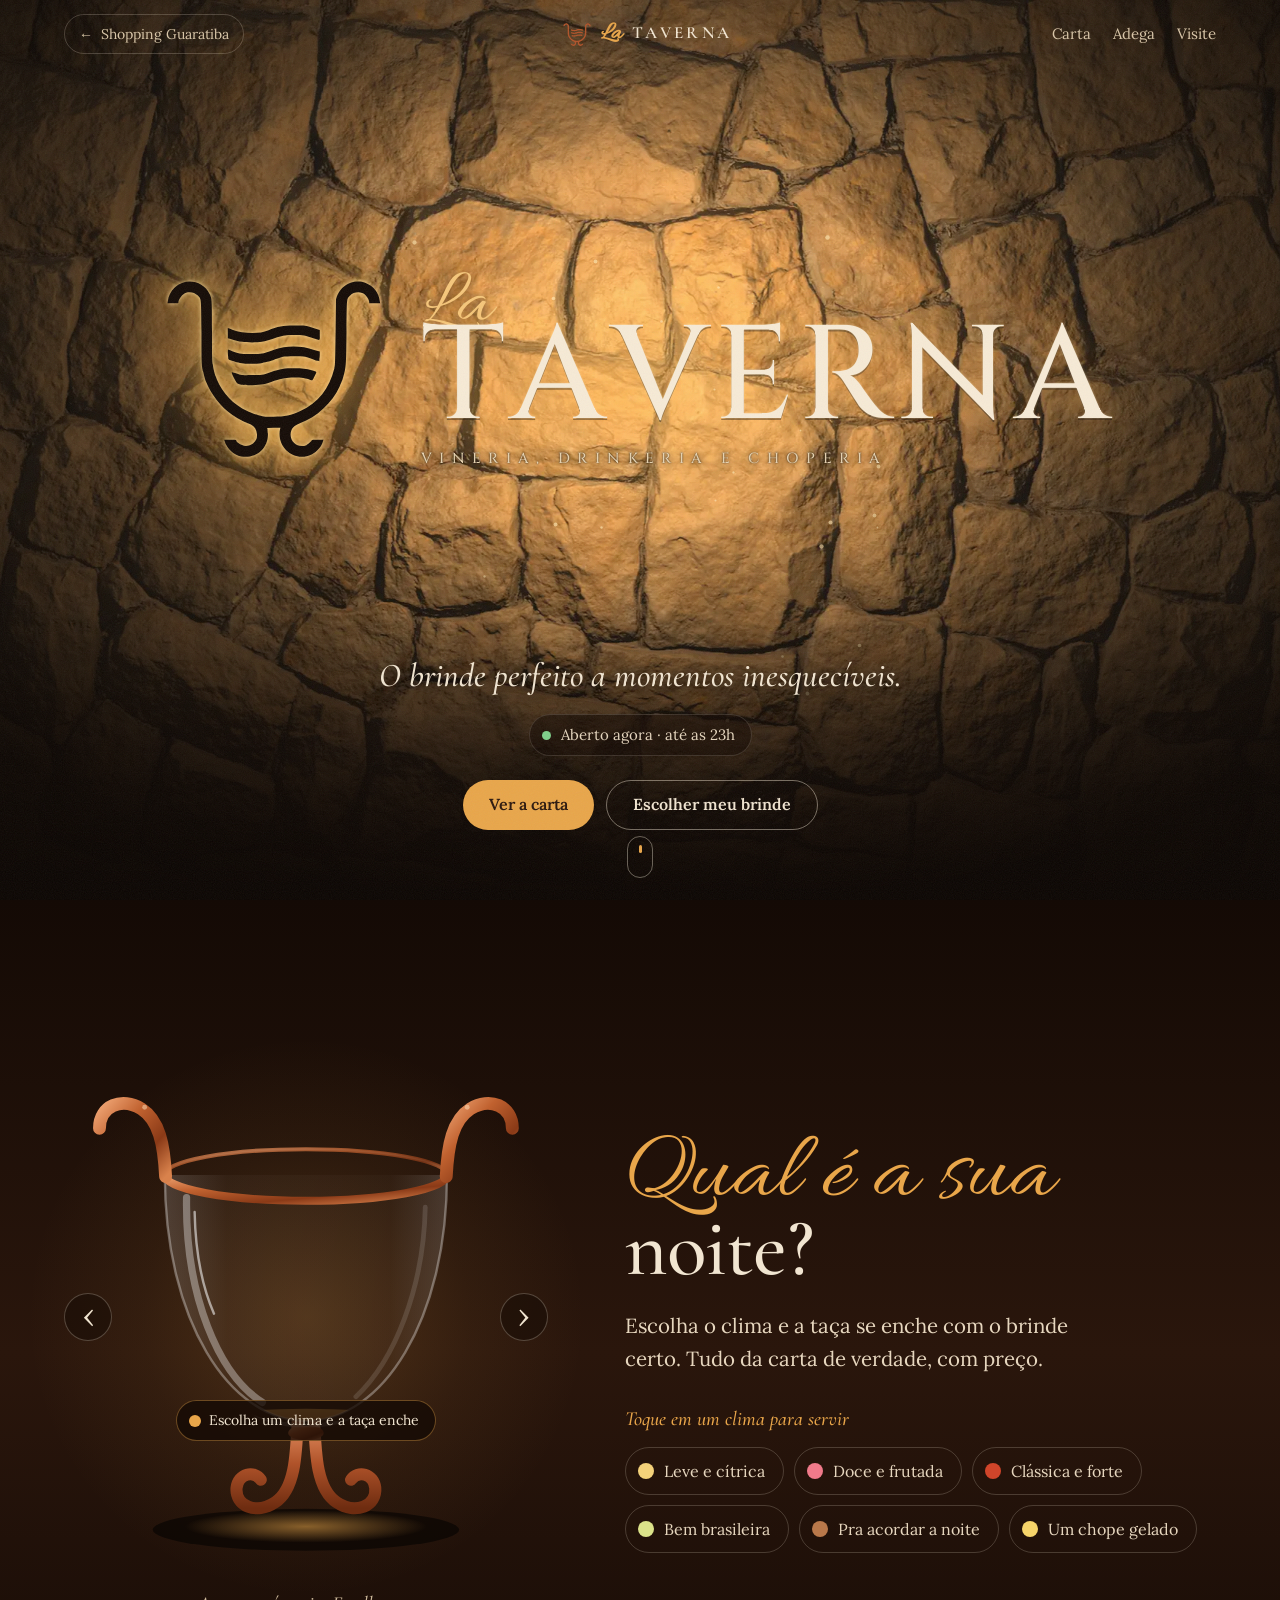
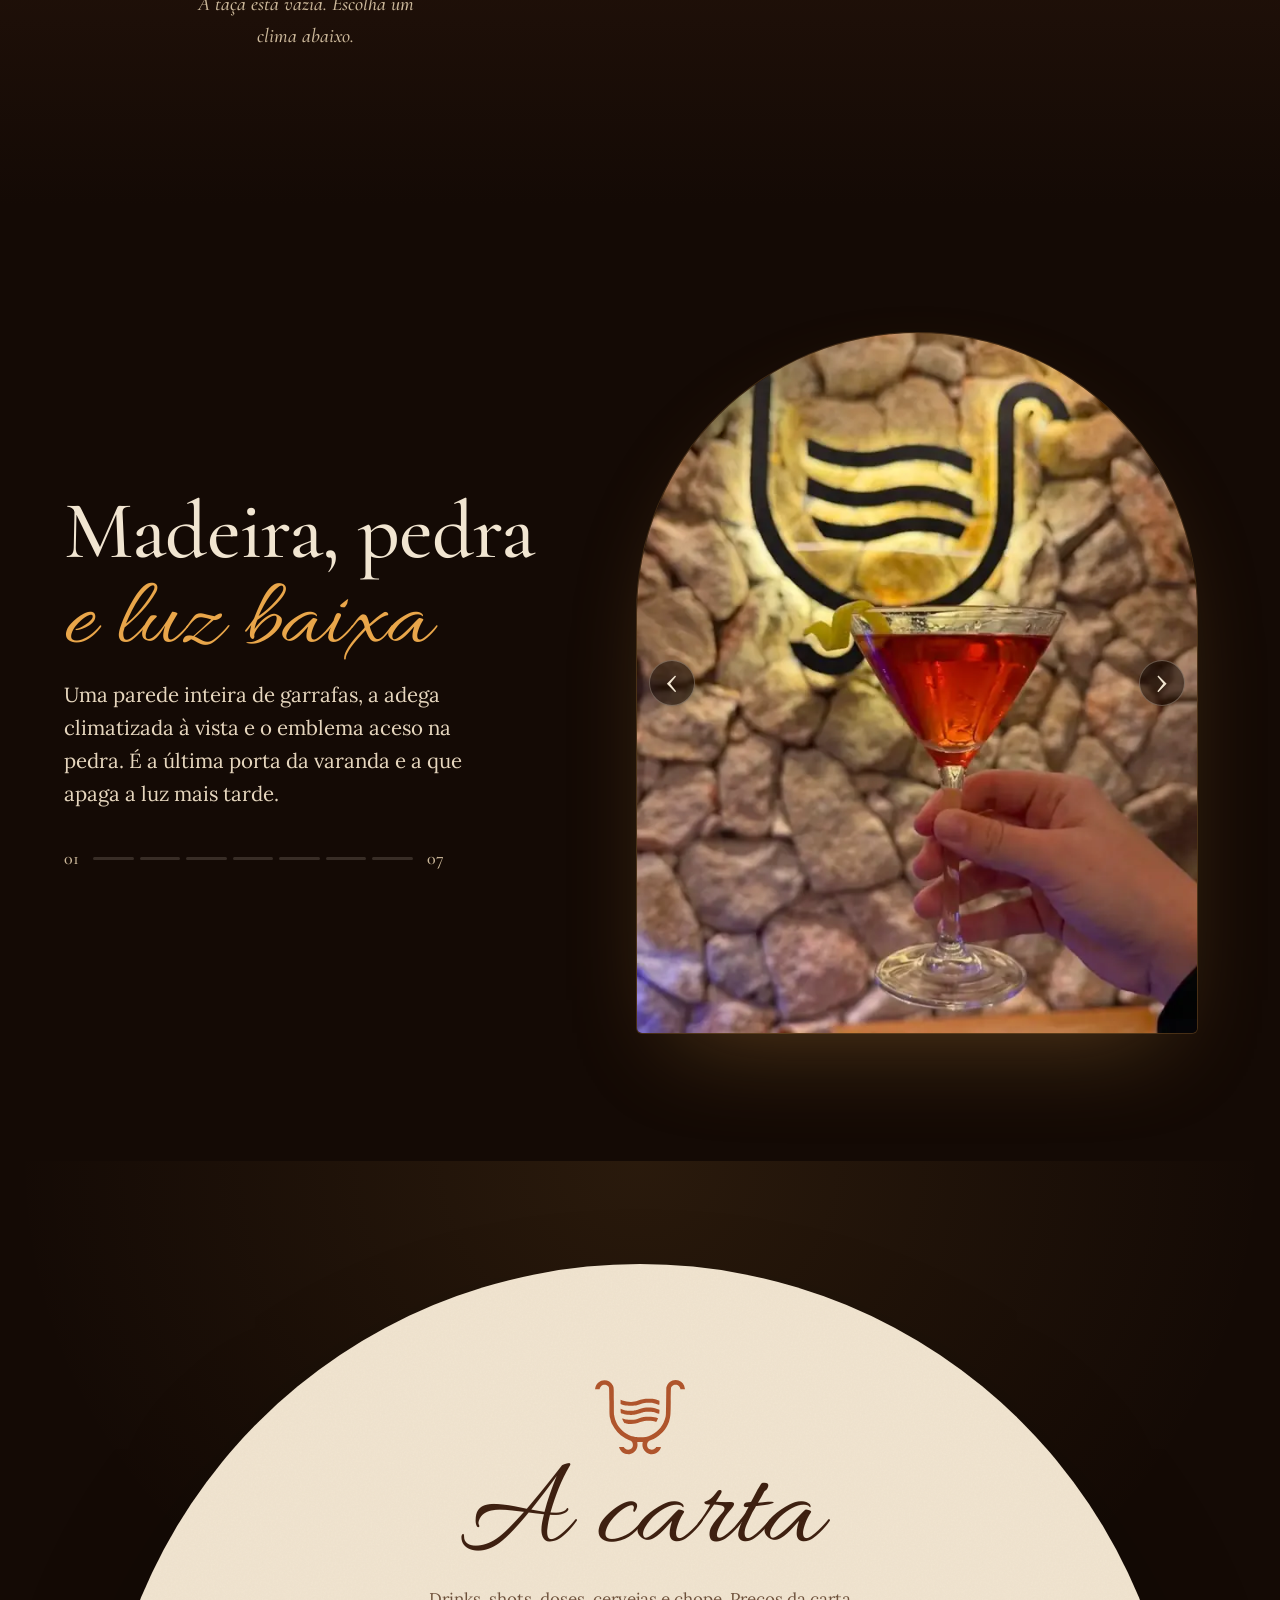
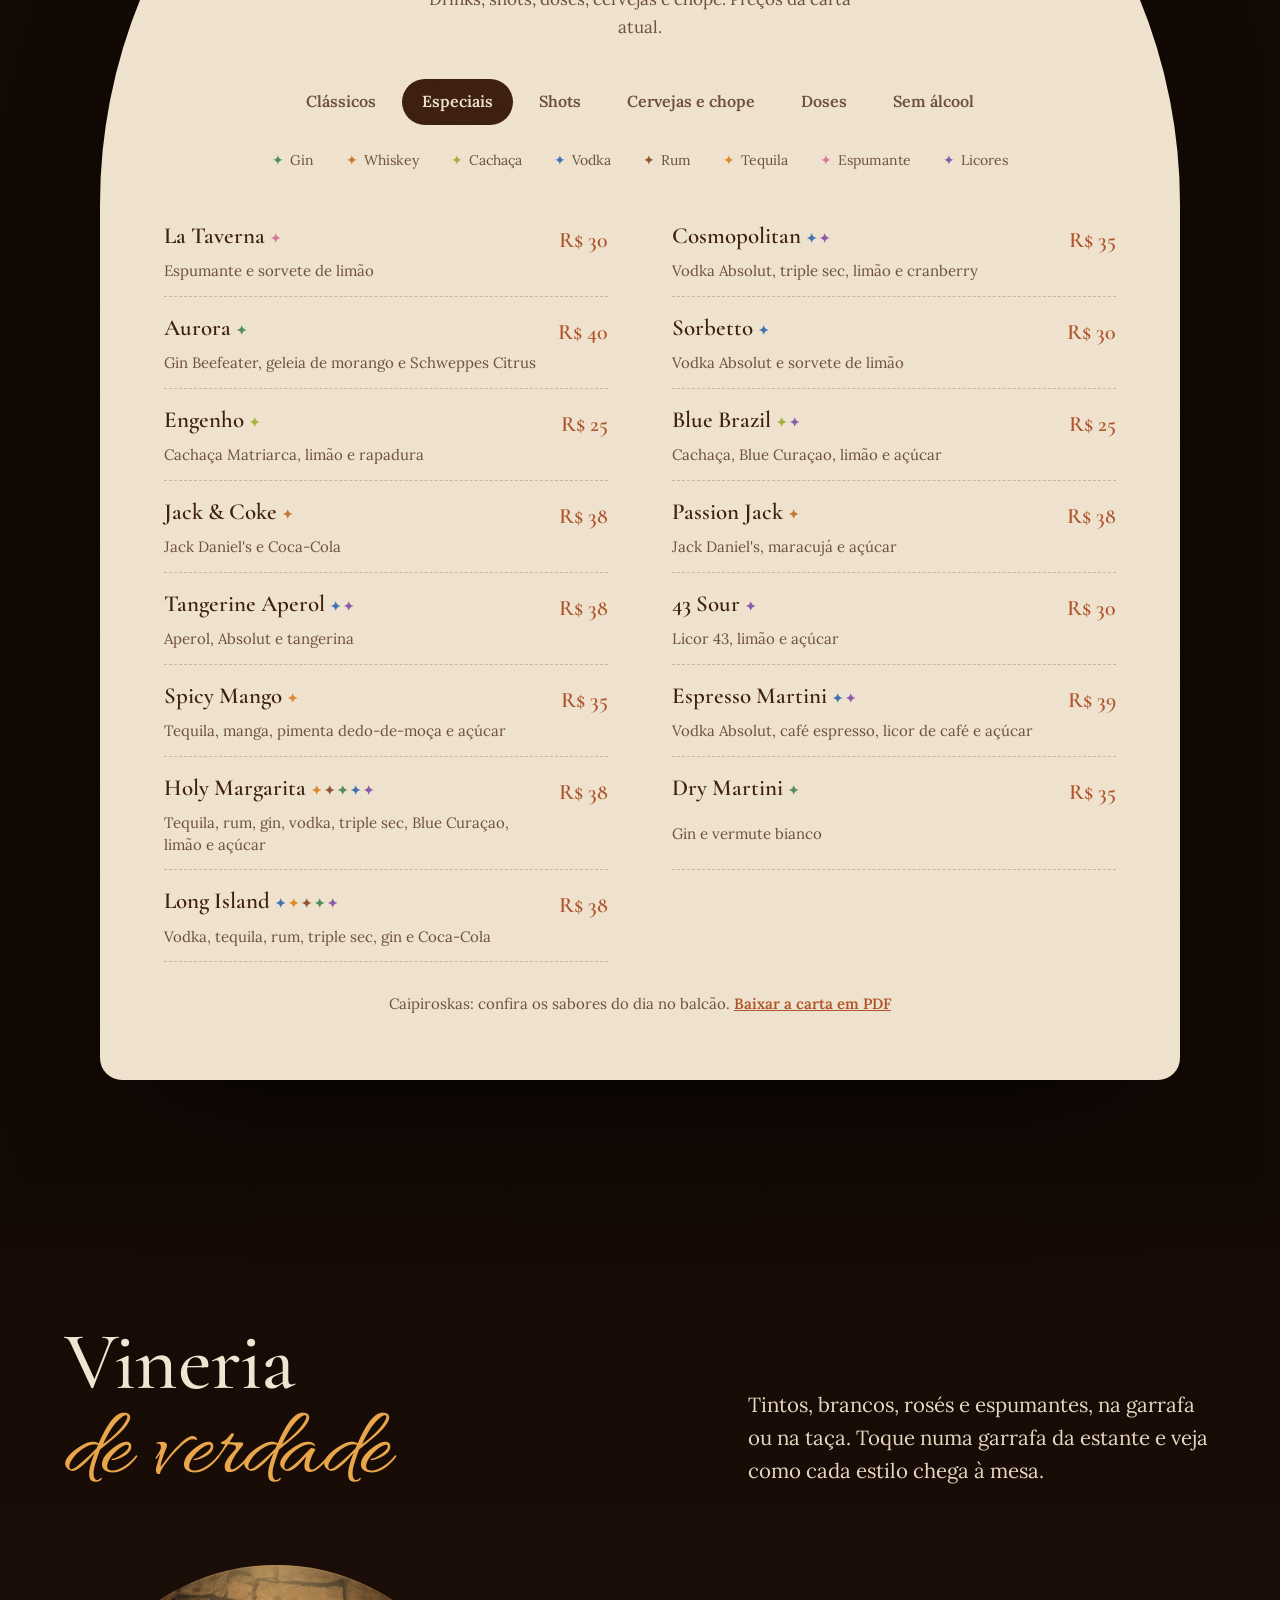
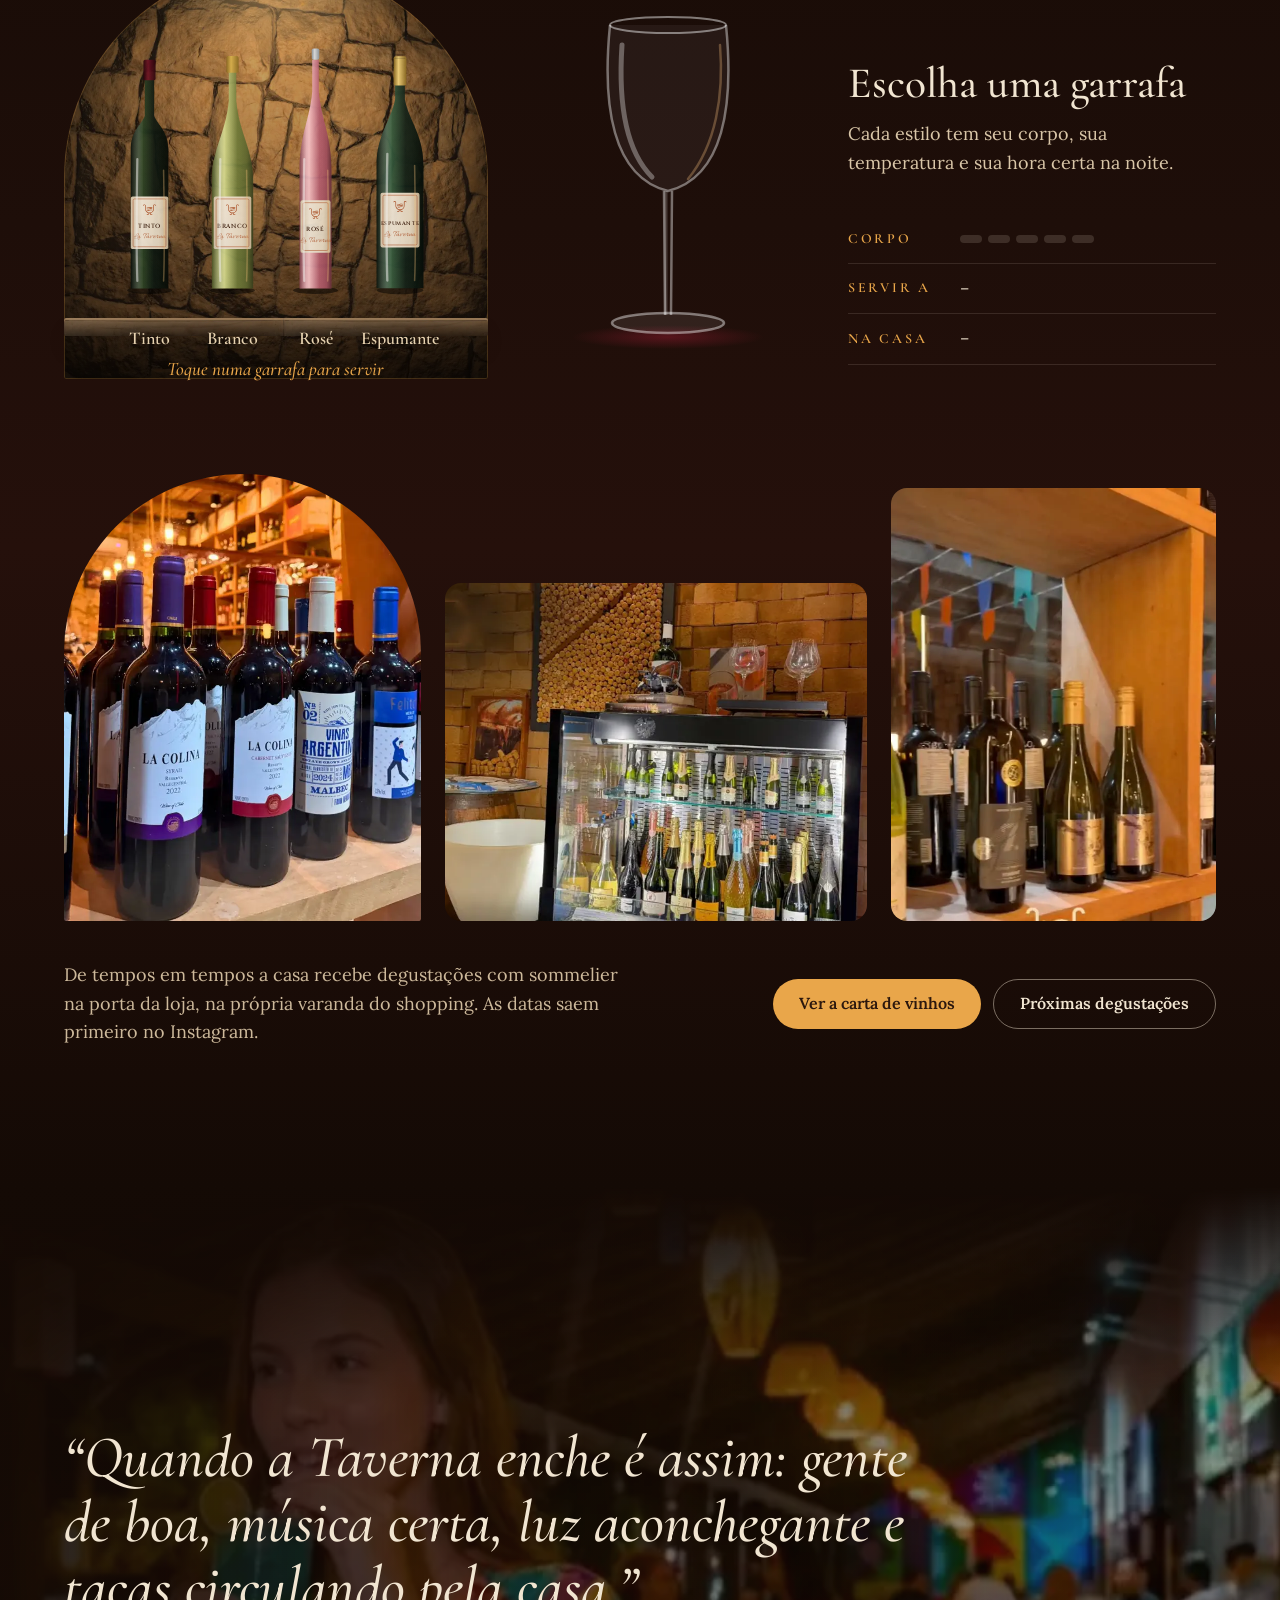
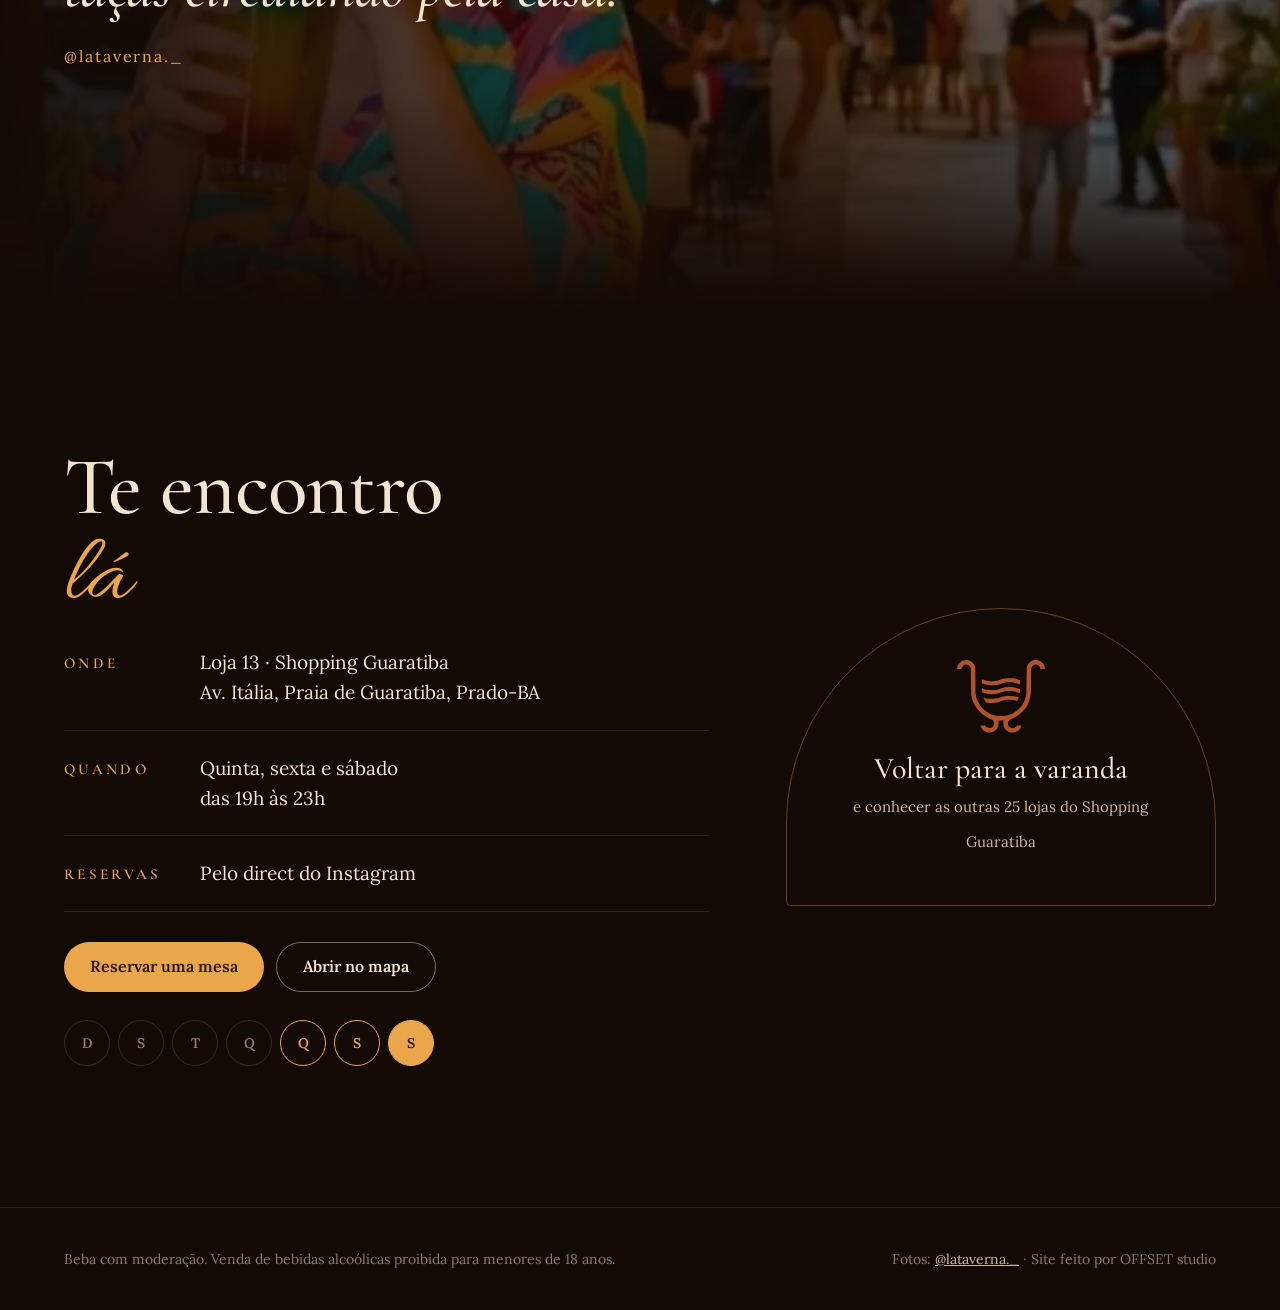
==== commit f476bb66: "La Taverna: vineria com nicho de pedra iluminado, garrafas detalhadas com rótulo da casa, fio de vin" ====
--- a/la-taverna/index.html
+++ b/la-taverna/index.html
@@ -18,7 +18,7 @@
 <link rel="preload" href="fonts/cinzel-latin-500-normal.woff2" as="font" type="font/woff2" crossorigin>
 <link rel="preload" href="img/pedra-acesa-d.webp" as="image" media="(min-aspect-ratio: 4/5)">
 <link rel="preload" href="img/pedra-acesa-m.webp" as="image" media="(max-aspect-ratio: 4/5)">
-<link rel="stylesheet" href="taverna.css?v=11">
+<link rel="stylesheet" href="taverna.css?v=13">
 </head>
 <body class="carregando">
 
@@ -221,21 +221,89 @@
   <div class="adega-palco">
     <svg width="0" height="0" style="position:absolute" aria-hidden="true">
       <defs>
-        <linearGradient id="gTinto" x1="0" x2="1"><stop offset="0" stop-color="#0E1A10"/><stop offset=".35" stop-color="#2C3F22"/><stop offset="1" stop-color="#0B140C"/></linearGradient>
-        <linearGradient id="gBranco" x1="0" x2="1"><stop offset="0" stop-color="#7E8B3E"/><stop offset=".35" stop-color="#C9CF7A"/><stop offset="1" stop-color="#6B7633"/></linearGradient>
-        <linearGradient id="gRose" x1="0" x2="1"><stop offset="0" stop-color="#C9707E"/><stop offset=".35" stop-color="#F4B7BC"/><stop offset="1" stop-color="#B6606E"/></linearGradient>
-        <linearGradient id="gEsp" x1="0" x2="1"><stop offset="0" stop-color="#14241A"/><stop offset=".35" stop-color="#355A3C"/><stop offset="1" stop-color="#0F1C13"/></linearGradient>
-        <linearGradient id="gFoil" x1="0" x2="1"><stop offset="0" stop-color="#9C7A2C"/><stop offset=".4" stop-color="#F2D27A"/><stop offset="1" stop-color="#8A6A22"/></linearGradient>
+        <linearGradient id="vb-tinto" x1="0" x2="1"><stop offset="0" stop-color="#0A140C"/><stop offset=".3" stop-color="#2E4626"/><stop offset=".62" stop-color="#0A140C"/><stop offset="1" stop-color="#0A120B"/></linearGradient>
+        <linearGradient id="vf-tinto" x1="0" x2="1"><stop offset="0" stop-color="#2A050C"/><stop offset=".38" stop-color="#6E1424"/><stop offset="1" stop-color="#2A050C"/></linearGradient>
+        <linearGradient id="vb-branco" x1="0" x2="1"><stop offset="0" stop-color="#6E7A36"/><stop offset=".3" stop-color="#D6DB8C"/><stop offset=".62" stop-color="#6E7A36"/><stop offset="1" stop-color="#5E6830"/></linearGradient>
+        <linearGradient id="vf-branco" x1="0" x2="1"><stop offset="0" stop-color="#8A6A22"/><stop offset=".38" stop-color="#D9B24E"/><stop offset="1" stop-color="#8A6A22"/></linearGradient>
+        <linearGradient id="vb-rose" x1="0" x2="1"><stop offset="0" stop-color="#B85E6E"/><stop offset=".3" stop-color="#F7C2C6"/><stop offset=".62" stop-color="#B85E6E"/><stop offset="1" stop-color="#A8505F"/></linearGradient>
+        <linearGradient id="vf-rose" x1="0" x2="1"><stop offset="0" stop-color="#8C969E"/><stop offset=".38" stop-color="#D9DEE2"/><stop offset="1" stop-color="#8C969E"/></linearGradient>
+        <linearGradient id="vb-espumante" x1="0" x2="1"><stop offset="0" stop-color="#0E1D13"/><stop offset=".3" stop-color="#3A6142"/><stop offset=".62" stop-color="#0E1D13"/><stop offset="1" stop-color="#0B160F"/></linearGradient>
+        <linearGradient id="vf-espumante" x1="0" x2="1"><stop offset="0" stop-color="#8A6A22"/><stop offset=".38" stop-color="#F2D27A"/><stop offset="1" stop-color="#8A6A22"/></linearGradient>
+        <linearGradient id="vLuzLado" x1="0" x2="1"><stop offset="0" stop-color="#000" stop-opacity=".35"/><stop offset=".22" stop-color="#fff" stop-opacity=".18"/><stop offset=".34" stop-color="#fff" stop-opacity="0"/><stop offset=".85" stop-color="#000" stop-opacity=".1"/><stop offset="1" stop-color="#000" stop-opacity=".45"/></linearGradient>
+        <linearGradient id="vRotulo" x1="0" x2="1"><stop offset="0" stop-color="#D9C9AE"/><stop offset=".3" stop-color="#F4EADA"/><stop offset=".75" stop-color="#EADCC5"/><stop offset="1" stop-color="#C9B697"/></linearGradient>
       </defs>
     </svg>
+    <!-- o nicho de pedra com a prateleira de madeira, como a parede da casa -->
     <div class="estante">
+      <div class="nicho" aria-hidden="true"><span class="nicho-luz"></span></div>
       <div class="garrafas" role="radiogroup" aria-label="Estilos de vinho" id="garrafas">
-        <button class="garrafa" type="button" role="radio" aria-checked="false" data-v="tinto" aria-label="Tinto"><svg viewBox="0 0 80 260" aria-hidden="true"><path d="M18 252 L18 110 C18 92 30 86 34 76 L34 30 L46 30 L46 76 C50 86 62 92 62 110 L62 252 Z" fill="url(#gTinto)"/><rect x="33" y="18" width="14" height="40" rx="2" fill="#5B1020"/><rect x="22" y="160" width="36" height="54" rx="3" fill="#F1E5D1"/><path d="M28 176 h24 M31 186 h18" stroke="#B0532A" stroke-width="2"/><rect x="30" y="196" width="20" height="3" fill="#3B1D0E" opacity=".5"/><path d="M24 120 C24 200 24 230 24 246" stroke="rgba(255,255,255,.28)" stroke-width="3" fill="none" stroke-linecap="round"/></svg><span>Tinto</span></button>
-        <button class="garrafa" type="button" role="radio" aria-checked="false" data-v="branco" aria-label="Branco"><svg viewBox="0 0 80 260" aria-hidden="true"><path d="M16 252 L16 140 C16 110 32 92 35 62 L35 26 L45 26 L45 62 C48 92 64 110 64 140 L64 252 Z" fill="url(#gBranco)"/><rect x="34" y="16" width="12" height="34" rx="2" fill="#C9A646"/><rect x="22" y="160" width="36" height="54" rx="3" fill="#F1E5D1"/><path d="M28 176 h24 M31 186 h18" stroke="#B0532A" stroke-width="2"/><rect x="30" y="196" width="20" height="3" fill="#3B1D0E" opacity=".5"/><path d="M24 120 C24 200 24 230 24 246" stroke="rgba(255,255,255,.28)" stroke-width="3" fill="none" stroke-linecap="round"/></svg><span>Branco</span></button>
-        <button class="garrafa" type="button" role="radio" aria-checked="false" data-v="rose" aria-label="Rosé"><svg viewBox="0 0 80 260" aria-hidden="true"><path d="M22 252 L22 132 C22 96 34 82 36 52 L36 18 L44 18 L44 52 C46 82 58 96 58 132 L58 252 Z" fill="url(#gRose)"/><rect x="35" y="10" width="10" height="30" rx="2" fill="#B9C7D0"/><rect x="25" y="160" width="30" height="54" rx="3" fill="#F1E5D1"/><path d="M30 176 h20 M31 186 h18" stroke="#B0532A" stroke-width="2"/><rect x="30" y="196" width="20" height="3" fill="#3B1D0E" opacity=".5"/><path d="M24 120 C24 200 24 230 24 246" stroke="rgba(255,255,255,.28)" stroke-width="3" fill="none" stroke-linecap="round"/></svg><span>Rosé</span></button>
-        <button class="garrafa" type="button" role="radio" aria-checked="false" data-v="espumante" aria-label="Espumante"><svg viewBox="0 0 80 260" aria-hidden="true"><path d="M14 252 L14 132 C14 102 30 88 34 66 L34 36 L46 36 L46 66 C50 88 66 102 66 132 L66 252 Z" fill="url(#gEsp)"/><path d="M31 16 L49 16 L50 78 C46 84 34 84 30 78 Z" fill="url(#gFoil)"/><rect x="22" y="160" width="36" height="54" rx="3" fill="#F1E5D1"/><path d="M28 176 h24 M31 186 h18" stroke="#B0532A" stroke-width="2"/><rect x="30" y="196" width="20" height="3" fill="#3B1D0E" opacity=".5"/><path d="M24 120 C24 200 24 230 24 246" stroke="rgba(255,255,255,.28)" stroke-width="3" fill="none" stroke-linecap="round"/></svg><span>Espumante</span></button>
+        <button class="garrafa" type="button" role="radio" aria-checked="false" data-v="tinto" aria-label="Tinto"><svg viewBox="0 0 80 280" aria-hidden="true">
+          <ellipse cx="40" cy="268" rx="24" ry="4" fill="rgba(0,0,0,.55)"/>
+          <path d="M20 266 L20 118 C20 98 31 92 35 82 L35 34 L45 34 L45 82 C49 92 60 98 60 118 L60 266 Z" fill="url(#vb-tinto)"/>
+          <path d="M20 266 L20 118 C20 98 31 92 35 82 L35 34 L45 34 L45 82 C49 92 60 98 60 118 L60 266 Z" fill="url(#vLuzLado)" opacity=".9"/>
+          <rect x="33.5" y="22" width="13" height="22" rx="2" fill="url(#vf-tinto)"/>
+          
+          <g transform="translate(20.0 168)">
+            <rect width="40" height="56" rx="2" fill="url(#vRotulo)"/>
+            <rect x="2.5" y="2.5" width="35" height="51" rx="1.5" fill="none" stroke="#B0532A" stroke-width=".7" opacity=".8"/>
+            <use href="#emb" x="13.0" y="8" width="14" height="12" fill="#B0532A"/>
+            <text x="20.0" y="33" text-anchor="middle" font-family="Cinzel, serif" font-size="6.4" font-weight="600" letter-spacing=".6" fill="#3B1D0E">TINTO</text>
+            <text x="20.0" y="44" text-anchor="middle" font-family="Allura, cursive" font-size="8.5" fill="#B0532A">La Taverna</text>
+          </g>
+          <path d="M27 128 C26 190 26 230 27 258" stroke="rgba(255,255,255,.5)" stroke-width="2.4" fill="none" stroke-linecap="round"/>
+          <path d="M55 140 C56 200 56 236 55 258" stroke="rgba(255,200,130,.35)" stroke-width="1.6" fill="none" stroke-linecap="round"/>
+        </svg><span>Tinto</span></button>
+        <button class="garrafa" type="button" role="radio" aria-checked="false" data-v="branco" aria-label="Branco"><svg viewBox="0 0 80 280" aria-hidden="true">
+          <ellipse cx="40" cy="268" rx="24" ry="4" fill="rgba(0,0,0,.55)"/>
+          <path d="M18 266 L18 150 C18 118 33 100 36 66 L36 30 L44 30 L44 66 C47 100 62 118 62 150 L62 266 Z" fill="url(#vb-branco)"/>
+          <path d="M18 266 L18 150 C18 118 33 100 36 66 L36 30 L44 30 L44 66 C47 100 62 118 62 150 L62 266 Z" fill="url(#vLuzLado)" opacity=".9"/>
+          <rect x="33.5" y="18" width="13" height="18" rx="2" fill="url(#vf-branco)"/>
+          
+          <g transform="translate(20.0 168)">
+            <rect width="40" height="56" rx="2" fill="url(#vRotulo)"/>
+            <rect x="2.5" y="2.5" width="35" height="51" rx="1.5" fill="none" stroke="#B0532A" stroke-width=".7" opacity=".8"/>
+            <use href="#emb" x="13.0" y="8" width="14" height="12" fill="#B0532A"/>
+            <text x="20.0" y="33" text-anchor="middle" font-family="Cinzel, serif" font-size="6.4" font-weight="600" letter-spacing=".6" fill="#3B1D0E">BRANCO</text>
+            <text x="20.0" y="44" text-anchor="middle" font-family="Allura, cursive" font-size="8.5" fill="#B0532A">La Taverna</text>
+          </g>
+          <path d="M27 128 C26 190 26 230 27 258" stroke="rgba(255,255,255,.5)" stroke-width="2.4" fill="none" stroke-linecap="round"/>
+          <path d="M55 140 C56 200 56 236 55 258" stroke="rgba(255,200,130,.35)" stroke-width="1.6" fill="none" stroke-linecap="round"/>
+        </svg><span>Branco</span></button>
+        <button class="garrafa" type="button" role="radio" aria-checked="false" data-v="rose" aria-label="Rosé"><svg viewBox="0 0 80 280" aria-hidden="true">
+          <ellipse cx="40" cy="268" rx="24" ry="4" fill="rgba(0,0,0,.55)"/>
+          <path d="M23 266 L23 140 C23 102 34 86 36.5 56 L36.5 22 L43.5 22 L43.5 56 C46 86 57 102 57 140 L57 266 Z" fill="url(#vb-rose)"/>
+          <path d="M23 266 L23 140 C23 102 34 86 36.5 56 L36.5 22 L43.5 22 L43.5 56 C46 86 57 102 57 140 L57 266 Z" fill="url(#vLuzLado)" opacity=".9"/>
+          <rect x="36" y="10" width="8" height="12" rx="2" fill="url(#vf-rose)"/>
+          
+          <g transform="translate(24.0 172)">
+            <rect width="32" height="56" rx="2" fill="url(#vRotulo)"/>
+            <rect x="2.5" y="2.5" width="27" height="51" rx="1.5" fill="none" stroke="#B0532A" stroke-width=".7" opacity=".8"/>
+            <use href="#emb" x="9.0" y="8" width="14" height="12" fill="#B0532A"/>
+            <text x="16.0" y="33" text-anchor="middle" font-family="Cinzel, serif" font-size="6.4" font-weight="600" letter-spacing=".6" fill="#3B1D0E">ROSÉ</text>
+            <text x="16.0" y="44" text-anchor="middle" font-family="Allura, cursive" font-size="8.5" fill="#B0532A">La Taverna</text>
+          </g>
+          <path d="M28 128 C27 190 27 230 28 258" stroke="rgba(255,255,255,.5)" stroke-width="2.4" fill="none" stroke-linecap="round"/>
+          <path d="M53 140 C54 200 54 236 53 258" stroke="rgba(255,200,130,.35)" stroke-width="1.6" fill="none" stroke-linecap="round"/>
+        </svg><span>Rosé</span></button>
+        <button class="garrafa" type="button" role="radio" aria-checked="false" data-v="espumante" aria-label="Espumante"><svg viewBox="0 0 80 280" aria-hidden="true">
+          <ellipse cx="40" cy="268" rx="24" ry="4" fill="rgba(0,0,0,.55)"/>
+          <path d="M16 266 L16 140 C16 108 31 94 35 72 L35 40 L45 40 L45 72 C49 94 64 108 64 140 L64 266 Z" fill="url(#vb-espumante)"/>
+          <path d="M16 266 L16 140 C16 108 31 94 35 72 L35 40 L45 40 L45 72 C49 94 64 108 64 140 L64 266 Z" fill="url(#vLuzLado)" opacity=".9"/>
+          <rect x="33.5" y="28" width="13" height="30" rx="2" fill="url(#vf-espumante)"/>
+          <path d="M34.5 22 h11 M34.5 26 h11 M34.5 30 h11" stroke="rgba(0,0,0,.25)" stroke-width=".8"/>
+          <g transform="translate(20.0 168)">
+            <rect width="40" height="56" rx="2" fill="url(#vRotulo)"/>
+            <rect x="2.5" y="2.5" width="35" height="51" rx="1.5" fill="none" stroke="#B0532A" stroke-width=".7" opacity=".8"/>
+            <use href="#emb" x="13.0" y="8" width="14" height="12" fill="#B0532A"/>
+            <text x="20.0" y="33" text-anchor="middle" font-family="Cinzel, serif" font-size="5.4" font-weight="600" letter-spacing=".6" fill="#3B1D0E">ESPUMANTE</text>
+            <text x="20.0" y="44" text-anchor="middle" font-family="Allura, cursive" font-size="8.5" fill="#B0532A">La Taverna</text>
+          </g>
+          <path d="M27 128 C26 190 26 230 27 258" stroke="rgba(255,255,255,.5)" stroke-width="2.4" fill="none" stroke-linecap="round"/>
+          <path d="M55 140 C56 200 56 236 55 258" stroke="rgba(255,200,130,.35)" stroke-width="1.6" fill="none" stroke-linecap="round"/>
+        </svg><span>Espumante</span></button>
       </div>
       <div class="prateleira" aria-hidden="true"></div>
+      <p class="estante-dica" id="estanteDica">Toque numa garrafa para servir</p>
     </div>
     <div class="vinho-taca">
       <svg class="taca-vinho" viewBox="0 0 240 400" role="img" aria-label="Taça de vinho servida com o estilo escolhido">
@@ -245,13 +313,18 @@
           <radialGradient id="vinhoMesa" cx=".5" cy=".5" r=".5"><stop offset="0" stop-color="#8E1B2E" stop-opacity=".5"/><stop offset="1" stop-color="#8E1B2E" stop-opacity="0"/></radialGradient>
         </defs>
         <ellipse cx="120" cy="352" rx="96" ry="12" fill="url(#vinhoMesa)" class="vinho-mesa"/>
+        <path id="vinhoFio" class="vinho-fio" d="M150 -60 C140 0 128 60 122 130" fill="none" stroke="url(#vinhoCor)" stroke-width="7" stroke-linecap="round"/>
         <g clip-path="url(#bojoVinho)">
           <g class="vinho-liq" id="vinhoLiq">
             <path class="vinho-onda" d="M-120 0 Q-100 -6 -80 0 T-40 0 T0 0 T40 0 T80 0 T120 0 T160 0 T200 0 T240 0 T280 0 T320 0 T360 0 V240 H-120 Z" fill="url(#vinhoCor)"/>
             <g class="vinho-bolhas" id="vinhoBolhas"></g>
           </g>
         </g>
+        <g class="lagrimas" id="lagrimas" clip-path="url(#bojoVinho)" fill="none" stroke-width="2.2" stroke-linecap="round">
+          <path d="M80 70 C79 85 80 98 81 112"/><path d="M96 58 C95 76 96 92 97 110"/><path d="M146 60 C147 78 146 94 145 112"/><path d="M162 72 C163 86 162 98 161 112"/>
+        </g>
         <path d="M62 40 C54 120 64 192 120 206 C176 192 186 120 178 40" fill="rgba(255,255,255,.05)" stroke="rgba(255,255,255,.4)" stroke-width="2.5"/>
+        <path d="M172 60 C176 110 168 160 140 194" fill="none" stroke="rgba(255,200,130,.3)" stroke-width="2.5" stroke-linecap="round"/>
         <ellipse cx="120" cy="40" rx="58" ry="8" fill="none" stroke="rgba(255,255,255,.45)" stroke-width="2"/>
         <path d="M74 60 C70 120 78 166 104 192" fill="none" stroke="rgba(255,255,255,.32)" stroke-width="5" stroke-linecap="round"/>
         <path d="M116 206 L117 330 M124 206 L123 330" stroke="rgba(255,255,255,.4)" stroke-width="2.5"/>
@@ -320,6 +393,6 @@
   <p>Fotos: <a href="https://www.instagram.com/lataverna._/" target="_blank" rel="noopener noreferrer">@lataverna._</a> · Site feito por OFFSET studio</p>
 </footer>
 
-<script src="taverna.js?v=10"></script>
+<script src="taverna.js?v=12"></script>
 </body>
 </html>
--- a/la-taverna/taverna.css
+++ b/la-taverna/taverna.css
@@ -1 +1 @@
-@font-face{font-family:Cormorant;src:url(fonts/cormorant-garamond-latin-500-normal.woff2) format("woff2");font-weight:500;font-display:swap}@font-face{font-family:Cormorant;src:url(fonts/cormorant-garamond-latin-600-normal.woff2) format("woff2");font-weight:600;font-display:swap}@font-face{font-family:Cormorant;src:url(fonts/cormorant-garamond-latin-500-italic.woff2) format("woff2");font-weight:500;font-style:italic;font-display:swap}@font-face{font-family:Lora;src:url(fonts/lora-latin-400-normal.woff2) format("woff2");font-weight:400;font-display:swap}@font-face{font-family:Lora;src:url(fonts/lora-latin-600-normal.woff2) format("woff2");font-weight:600;font-display:swap}@font-face{font-family:Lora;src:url(fonts/lora-latin-400-italic.woff2) format("woff2");font-weight:400;font-style:italic;font-display:swap}@font-face{font-family:Cinzel;src:url(fonts/cinzel-latin-500-normal.woff2) format("woff2");font-weight:500;font-display:swap}@font-face{font-family:Cinzel;src:url(fonts/cinzel-latin-600-normal.woff2) format("woff2");font-weight:600;font-display:swap}@font-face{font-family:Allura;src:url(fonts/allura-latin-400-normal.woff2) format("woff2");font-weight:400;font-display:swap}:root{--noite:#140A05;--madeira:#2A160C;--brasa:#3B1D0E;--creme:#F1E5D1;--papel:#E8DAC3;--terra:#B0532A;--ambar:#E9A64A;--ambar-claro:#F6C77B;--tinta:#2B170D;--pedra:#9C8B78;--ease:cubic-bezier(.22,.8,.2,1);--serif:"Cormorant",Georgia,"Times New Roman",serif;--texto:"Lora",Georgia,serif;--script:"Allura","Snell Roundhand",cursive;--letreiro:"Cinzel","Trajan Pro",Georgia,serif;--m:clamp(20px,5vw,72px)}*{box-sizing:border-box;margin:0;padding:0}html{scroll-behavior:smooth;-webkit-text-size-adjust:100%}body{background:var(--noite);color:var(--creme);font-family:var(--texto);font-size:18px;line-height:1.6;overflow-x:hidden;-webkit-font-smoothing:antialiased}img{display:block;max-width:100%;height:auto}a{color:inherit}button{font:inherit;color:inherit;background:none;border:0;cursor:pointer}:focus-visible{outline:2px solid var(--ambar);outline-offset:3px;border-radius:4px}.pular{position:absolute;left:-999px;top:8px;z-index:99;background:var(--creme);color:var(--tinta);padding:8px 14px;border-radius:6px}.pular:focus{left:8px}[hidden]{display:none!important}body:before{content:"";position:fixed;inset:0;z-index:60;pointer-events:none;opacity:.07;background-image:url("data:image/svg+xml,%3Csvg xmlns='http://www.w3.org/2000/svg' width='180' height='180'%3E%3Cfilter id='n'%3E%3CfeTurbulence type='fractalNoise' baseFrequency='.9' numOctaves='2' stitchTiles='stitch'/%3E%3C/filter%3E%3Crect width='100%25' height='100%25' filter='url(%23n)'/%3E%3C/svg%3E")}.emb{width:1em;height:.83em;fill:currentColor;display:inline-block;vertical-align:middle}.script{font-family:var(--script);font-weight:400;letter-spacing:0;text-transform:none}.titulo{font-family:var(--serif);font-weight:500;font-size:clamp(44px,6.4vw,92px);line-height:.95;letter-spacing:-.01em;color:var(--creme)}.titulo .script{display:inline-block;font-size:1.18em;line-height:.8;color:var(--ambar);transform:translateY(.06em)}.lead{font-size:clamp(18px,1.6vw,21px);line-height:1.6;max-width:36ch;color:#e6d6be;margin-top:22px}.btn{display:inline-flex;align-items:center;justify-content:center;min-height:50px;padding:0 26px;border-radius:999px;font-family:var(--texto);font-weight:600;font-size:16px;text-decoration:none;transition:transform .35s var(--ease),background-color .35s,color .35s,border-color .35s}.btn:hover{transform:translateY(-2px)}.btn-ouro{background:var(--ambar);color:var(--tinta)}.btn-ouro:hover{background:var(--ambar-claro)}.btn-linha{border:1.5px solid rgba(241,229,209,.45);color:var(--creme)}.btn-linha:hover{border-color:var(--creme);background:#f1e5d10f}.hero-acoes{display:flex;flex-wrap:wrap;gap:12px;margin-top:30px}.topo{position:fixed;z-index:50;left:0;right:0;top:0;display:flex;align-items:center;gap:20px;padding:14px var(--m);padding-top:max(14px,env(safe-area-inset-top));transition:background-color .5s,transform .5s var(--ease),border-color .5s;border-bottom:1px solid transparent}.topo.solido{background:#140a05eb;border-bottom-color:#e9a64a29}.volta{display:inline-flex;align-items:center;gap:8px;text-decoration:none;font-size:14px;color:#d9c6a8;padding:8px 14px;border-radius:999px;border:1px solid rgba(241,229,209,.22);transition:border-color .3s,color .3s}.volta:hover{color:var(--creme);border-color:#f1e5d199}.marca-mini{display:flex;align-items:center;gap:10px;text-decoration:none;margin:0 auto;font-family:var(--serif);font-weight:600;letter-spacing:.2em;font-size:17px;opacity:0;transition:opacity .5s}.marca-mini .emb{color:var(--terra);font-size:28px}.marca-mini i{font-family:var(--script);font-style:normal;letter-spacing:0;font-size:24px;color:var(--ambar);margin-right:2px}.topo.solido .marca-mini{opacity:1}.menu{display:flex;gap:22px}.menu a{text-decoration:none;font-size:15px;color:#d9c6a8;transition:color .3s}.menu a:hover{color:var(--ambar)}@media(max-width:760px){.menu,.volta-txt{display:none}.marca-mini{margin:0 auto 0 0}.volta{order:2}}.hero{position:relative;min-height:100svh;display:grid;grid-template-rows:1fr auto;justify-items:center;padding:110px var(--m) 70px;overflow:hidden;isolation:isolate;text-align:center}.parede{position:absolute;inset:0;z-index:-1;background:#0d0704}.pedra,.luz-pedra{position:absolute;inset:0;background:url(img/pedra-escura-d.webp) 50% 50%/cover}.luz-pedra{background-image:url(img/pedra-acesa-d.webp)}@media(max-aspect-ratio:4/5){.pedra{background-image:url(img/pedra-escura-m.webp)}.luz-pedra{background-image:url(img/pedra-acesa-m.webp)}}.luz{position:absolute;inset:0;opacity:0;will-change:opacity}.lanterna{position:absolute;left:0;top:0;width:70vmax;height:70vmax;margin:-35vmax 0 0 -35vmax;border-radius:50%;pointer-events:none;opacity:0;transition:opacity 1.2s;will-change:transform;background:radial-gradient(circle,#ffc87829,#ffc8780d 40%,#ffc87800 70%);transform:translate3d(var(--lx,50vw),var(--ly,42vh),0)}.hero.mexendo .lanterna{opacity:1}.halo{position:absolute;left:50%;top:42%;width:min(1100px,130vw);height:min(700px,90vw);transform:translate(-50%,-50%);opacity:0;background:radial-gradient(ellipse 50% 50% at 50% 50%,#ffc46061,#e9963c1f 45%,#e9963c00 70%)}.poeira{position:absolute;inset:0;opacity:0;transition:opacity 3s}.poeira i{position:absolute;width:3px;height:3px;border-radius:50%;background:#ffe2aab3;animation:flutua var(--d,12s) linear var(--a,0s) infinite}@keyframes flutua{0%{transform:translateZ(0);opacity:0}15%{opacity:.9}85%{opacity:.6}to{transform:translate3d(var(--x,30px),-160px,0);opacity:0}}.parede:after{content:"";position:absolute;inset:0;background:radial-gradient(ellipse 70% 62% at 50% 40%,transparent 30%,rgba(10,5,2,.9)),linear-gradient(0deg,var(--noite),transparent 32%)}.letreiro{align-self:center;position:relative;display:flex;align-items:center;justify-content:center;gap:clamp(18px,3vw,48px);margin-top:2vh}.placa-emb{width:clamp(120px,17vw,260px);height:auto;fill:#140b06;filter:drop-shadow(0 0 2px rgba(255,226,160,.9)) drop-shadow(0 0 14px rgba(255,196,90,.85)) drop-shadow(0 0 46px rgba(255,170,60,.6));opacity:.15;transition:opacity .2s}.wordmark{display:grid;justify-items:start;line-height:.85;text-align:left}.wm-la{font-family:var(--script);font-weight:400;font-size:clamp(46px,6vw,96px);color:var(--ambar-claro);margin:0 0 -.22em .06em;text-shadow:0 2px 12px rgba(0,0,0,.85),0 0 24px rgba(255,180,80,.45);opacity:0}.wm-taverna{display:flex;font-family:var(--letreiro);font-weight:500;font-size:clamp(58px,10.4vw,176px);letter-spacing:.04em;color:#f7ebd6;text-shadow:0 0 2px rgba(255,236,200,.5),0 0 30px rgba(255,180,80,.38),0 2px 0 rgba(0,0,0,.4)}.wm-taverna span{display:inline-block;opacity:0;transform:translateY(.12em);filter:blur(0)}.wm-sub{font-family:var(--letreiro);font-weight:500;font-size:clamp(11px,1.15vw,17px);letter-spacing:.5em;text-transform:uppercase;color:#e6d2b0;margin-top:18px;opacity:0;white-space:nowrap;text-shadow:0 1px 10px rgba(0,0,0,.9),0 0 2px rgba(0,0,0,.8)}.hero-base{display:grid;justify-items:center;gap:18px;margin-top:5vh}.hero-frase{font-family:var(--serif);font-style:italic;font-weight:500;font-size:clamp(24px,2.6vw,38px);line-height:1.2;color:var(--creme);text-shadow:0 2px 16px rgba(0,0,0,.9);opacity:0;transform:translateY(16px)}.hero-base .status,.hero-base .hero-acoes{opacity:0;transform:translateY(16px)}.hero-base .hero-acoes{margin-top:6px;justify-content:center}.status{display:inline-flex;align-items:center;gap:10px;font-size:15px;color:#e6d6be;padding:8px 16px 8px 12px;border-radius:999px;background:#140a058c;border:1px solid rgba(241,229,209,.16)}.ponto{width:9px;height:9px;border-radius:50%;background:var(--pedra);flex:0 0 auto}.status.aberto .ponto{background:#7fd08a;box-shadow:0 0 #7fd08a99;animation:pulsa 2s infinite}@keyframes pulsa{70%{box-shadow:0 0 0 10px #7fd08a00}to{box-shadow:0 0 #7fd08a00}}.rolar{position:absolute;left:50%;bottom:22px;width:26px;height:42px;border:1.5px solid rgba(241,229,209,.4);border-radius:14px;transform:translate(-50%)}.rolar span{position:absolute;left:50%;top:8px;width:3px;height:8px;margin-left:-1.5px;border-radius:2px;background:var(--ambar);animation:desce 1.8s var(--ease) infinite}@keyframes desce{0%{opacity:0;transform:translateY(0)}30%{opacity:1}to{opacity:0;transform:translateY(14px)}}body.pronto .placa-emb{animation:acende 1.6s steps(1,end) .35s forwards}body.pronto .halo{animation:acendeHalo 1.6s steps(1,end) .35s forwards}body.pronto .luz{animation:acendeLuz 2.2s cubic-bezier(.3,0,.2,1) .9s forwards}body.pronto .poeira{opacity:1;transition-delay:1.6s}@keyframes acende{0%{opacity:.15}8%{opacity:1}12%{opacity:.25}20%{opacity:1}26%{opacity:.5}32%,to{opacity:1}}@keyframes acendeHalo{0%{opacity:0}8%{opacity:.9}12%{opacity:.1}20%{opacity:.9}26%{opacity:.4}32%,to{opacity:1}}@keyframes acendeLuz{to{opacity:1}}body.pronto .wm-la{animation:sobeTxt 1.2s var(--ease) 1.35s forwards}body.pronto .wm-taverna span{animation:letra 1.1s var(--ease) forwards}body.pronto .wm-taverna span:nth-child(1){animation-delay:1.05s}body.pronto .wm-taverna span:nth-child(2){animation-delay:1.12s}body.pronto .wm-taverna span:nth-child(3){animation-delay:1.19s}body.pronto .wm-taverna span:nth-child(4){animation-delay:1.26s}body.pronto .wm-taverna span:nth-child(5){animation-delay:1.33s}body.pronto .wm-taverna span:nth-child(6){animation-delay:1.4s}body.pronto .wm-taverna span:nth-child(7){animation-delay:1.47s}body.pronto .wm-sub{animation:sobeTxt 1.2s var(--ease) 1.75s forwards}body.pronto .hero-frase{animation:sobeTxt 1.2s var(--ease) 2s forwards}body.pronto .hero-base .status{animation:sobeTxt 1.2s var(--ease) 2.15s forwards}body.pronto .hero-base .hero-acoes{animation:sobeTxt 1.2s var(--ease) 2.3s forwards}@keyframes letra{0%{opacity:0;transform:translateY(.12em)}to{opacity:1;transform:none}}@keyframes sobeTxt{to{opacity:1;transform:none}}body.fechado .luz{--forca:.7}body.fechado.pronto .luz{animation-name:acendeLuzFraca}@keyframes acendeLuzFraca{to{opacity:.72}}@media(max-width:760px){.placa-emb{filter:none;position:relative;z-index:1}.letreiro:before{content:"";position:absolute;left:50%;top:0;width:min(78vw,330px);aspect-ratio:1.15;transform:translate(-50%,-14%);z-index:0;opacity:0;pointer-events:none;background:radial-gradient(ellipse 50% 46% at 50% 50%,#ffce78bf,#ffaa4652 42%,#ffaa4600 70%)}body.pronto .letreiro:before{animation:acendeHalo 1.6s steps(1,end) .35s forwards}.wm-taverna,.wm-la{text-shadow:0 2px 10px rgba(0,0,0,.7)}body:before{display:none}.hero{padding-top:96px}.letreiro{flex-direction:column;gap:14px;margin-top:4vh}.wordmark{justify-items:center;text-align:center}.wm-la{margin-left:0}.wm-taverna{font-size:clamp(50px,15.5vw,96px)}.wm-sub{letter-spacing:.26em;font-size:11px;white-space:normal}.placa-emb{width:clamp(130px,40vw,190px)}.rolar{display:none}}.taca{display:grid;grid-template-columns:.9fr 1.1fr;align-items:center;gap:clamp(30px,6vw,100px);padding:clamp(80px,12vw,160px) var(--m);background:linear-gradient(180deg,var(--noite),var(--madeira) 50%,var(--noite))}.taca-visual{position:relative;display:grid;justify-items:center;gap:18px;isolation:isolate}.taca-visual:before{content:"";position:absolute;left:50%;top:44%;width:120%;aspect-ratio:1;transform:translate(-50%,-50%);z-index:-1;background:radial-gradient(circle,rgba(233,166,74,.2),rgba(233,166,74,.06) 40%,transparent 68%)}.taca-svg{width:min(100%,500px);height:auto;overflow:visible}.ondas{animation:mar 6s linear infinite}@keyframes mar{0%{transform:translate(0)}to{transform:translate(-100px)}}.mesa{animation:brilho 4s ease-in-out infinite alternate}@keyframes brilho{to{opacity:.7}}.bolhas circle{fill:#fff0d28c;animation:sobe var(--d,4s) linear var(--a,0s) infinite}@keyframes sobe{0%{transform:translateY(0);opacity:0}15%{opacity:1}90%{opacity:.8}to{transform:translateY(var(--sobe,-200px));opacity:0}}.taca-legenda{font-family:var(--serif);font-style:italic;font-size:20px;color:#cdb99b;text-align:center;max-width:28ch}.taca-visual{touch-action:pan-y;user-select:none;-webkit-user-select:none}.taca-seta{position:absolute;top:40%;width:48px;height:48px;border-radius:50%;display:grid;place-items:center;font-size:30px;line-height:1;padding-bottom:4px;color:var(--creme);border:1.5px solid rgba(241,229,209,.25);background:#140a0580;transition:border-color .3s,background-color .3s,transform .3s var(--ease);z-index:2}.taca-seta:hover{border-color:var(--ambar);transform:scale(1.06)}.taca-seta.ant{left:0}.taca-seta.prox{right:0}.taca-pontos{display:none}.taca-dica{display:flex;align-items:center;gap:8px;position:absolute;left:50%;top:58%;transform:translate(-50%);white-space:nowrap;font-size:14px;color:var(--creme);background:#140a05c7;border:1px solid rgba(233,166,74,.4);padding:8px 16px 8px 12px;border-radius:999px;z-index:3;pointer-events:none;transition:opacity .5s}.taca-dica.some{opacity:0}.taca-dica .mao{width:12px;height:12px;border-radius:50%;background:var(--ambar);animation:pulsaPonto 1.4s ease-in-out infinite}@keyframes pulsaPonto{50%{box-shadow:0 0 0 7px #e9a64a00;transform:scale(.8)}0%{box-shadow:0 0 #e9a64a80}}.taca-svg.ginga-e{animation:gingaE .7s var(--ease)}.taca-svg.ginga-d{animation:gingaD .7s var(--ease)}@keyframes gingaE{30%{transform:translate(-14px) rotate(-4deg)}65%{transform:translate(5px) rotate(1.5deg)}}@keyframes gingaD{30%{transform:translate(14px) rotate(4deg)}65%{transform:translate(-5px) rotate(-1.5deg)}}.humores{display:flex;flex-wrap:wrap;gap:10px;margin-top:30px}.humor{display:inline-flex;align-items:center;gap:10px;min-height:48px;padding:0 18px 0 12px;border-radius:999px;border:1.5px solid rgba(241,229,209,.2);font-size:16px;color:#e6d6be;transition:border-color .3s,background-color .3s,color .3s,transform .3s var(--ease)}.humor:hover{border-color:#f1e5d180;transform:translateY(-2px)}.humor i{width:16px;height:16px;border-radius:50%;background:var(--c)}.humor[aria-checked=true]{background:var(--creme);color:var(--tinta);border-color:var(--creme)}.humores-tit{margin-top:28px;font-family:var(--serif);font-style:italic;font-size:20px;color:var(--ambar)}.humores-tit+.humores{margin-top:12px}.humores.convida .humor{animation:convida 2.4s ease-in-out infinite}.humores.convida .humor:nth-child(2){animation-delay:.2s}.humores.convida .humor:nth-child(3){animation-delay:.4s}.humores.convida .humor:nth-child(4){animation-delay:.6s}.humores.convida .humor:nth-child(5){animation-delay:.8s}.humores.convida .humor:nth-child(6){animation-delay:1s}@keyframes convida{0%,70%,to{border-color:#f1e5d133;box-shadow:0 0 #e9a64a00}35%{border-color:var(--ambar);box-shadow:0 0 0 4px #e9a64a2e}}.sugestoes{list-style:none;margin-top:28px;display:grid;gap:2px}.sugestoes li{display:grid;grid-template-columns:1fr auto;gap:4px 18px;padding:16px 0;border-bottom:1px solid rgba(241,229,209,.12);animation:entra .6s var(--ease) both}.sugestoes li:nth-child(2){animation-delay:.07s}.sugestoes li:nth-child(3){animation-delay:.14s}.sugestoes li:nth-child(4){animation-delay:.21s}@keyframes entra{0%{opacity:0;transform:translateY(10px)}}.sugestoes strong{font-family:var(--serif);font-weight:600;font-size:26px;line-height:1.1;color:var(--creme)}.sugestoes span{grid-column:1;font-size:15px;color:#bca78a}.sugestoes b{grid-row:1/3;grid-column:2;align-self:center;font-family:var(--serif);font-weight:600;font-size:24px;color:var(--ambar)}@media(max-width:860px){.taca{grid-template-columns:1fr}.taca-svg{width:min(80vw,380px)}}.casa{padding:clamp(70px,10vw,140px) var(--m)}.casa-palco{display:grid;grid-template-columns:.9fr 1.1fr;align-items:center;gap:clamp(30px,5vw,80px)}.casa-cab .lead{max-width:34ch}.casa-prog{display:flex;align-items:center;gap:14px;margin-top:34px;font-family:var(--serif);font-size:18px;color:#cdb99b}.casa-barras{display:flex;gap:6px;flex:1;max-width:320px}.casa-barras i{flex:1;height:3px;border-radius:2px;background:#f1e5d129;overflow:hidden;position:relative}.casa-barras i:after{content:"";position:absolute;inset:0;background:var(--ambar);transform-origin:0 50%;transform:scaleX(0)}.casa-barras i.cheia:after{transform:scaleX(1)}.casa-barras i.corre:after{animation:enche 3.8s linear forwards}@keyframes enche{to{transform:scaleX(1)}}.casa-fotos{position:relative;justify-self:center;width:min(100%,560px);aspect-ratio:4/5;border-radius:999px 999px 18px 18px;overflow:hidden;cursor:pointer;box-shadow:0 40px 100px -40px #e9a64a59,0 0 0 1px #e9a64a33;background:#1d0f08;-webkit-tap-highlight-color:transparent}.casa-fotos{touch-action:pan-y;user-select:none;-webkit-user-select:none}.slide{position:absolute;inset:0;opacity:0;transition:opacity 1s var(--ease)}.foto-seta{position:absolute;top:50%;z-index:5;width:46px;height:46px;margin-top:-23px;border-radius:50%;display:grid;place-items:center;font-size:30px;line-height:1;padding-bottom:4px;color:var(--creme);background:#140a058c;border:1.5px solid rgba(241,229,209,.3);transition:background-color .3s,transform .3s var(--ease)}.foto-seta:hover{background:#140a05cc;transform:scale(1.06)}.foto-seta.ant{left:12px}.foto-seta.prox{right:12px}.casa-barras i{height:19px;background:none}.casa-barras i:before{content:"";position:absolute;left:0;right:0;top:8px;height:3px;border-radius:2px;background:#f1e5d129}.casa-barras i:after{top:8px!important;bottom:auto!important;height:3px;border-radius:2px}.slide img{width:100%;height:100%;object-fit:cover;transform:scale(1.08);transition:transform 4.6s cubic-bezier(.2,.6,.2,1)}.slide.ativa{opacity:1;z-index:2}.slide.ativa img{transform:scale(1)}.slide.passou{z-index:1}@media(max-width:860px){.casa-palco{grid-template-columns:1fr}}.carta{padding:clamp(40px,8vw,110px) var(--m);background:radial-gradient(ellipse 70% 50% at 50% 0,rgba(233,166,74,.1),transparent 70%)}.carta-papel{position:relative;max-width:1080px;margin:0 auto;background:var(--creme);color:var(--tinta);border-radius:min(540px,50vw) min(540px,50vw) 22px 22px;padding:clamp(70px,9vw,120px) clamp(20px,5vw,70px) clamp(40px,5vw,70px);text-align:center;box-shadow:0 60px 140px -50px #000c}.carta-papel:after{content:"";position:absolute;inset:0;border-radius:inherit;pointer-events:none;opacity:.35;background-image:url("data:image/svg+xml,%3Csvg xmlns='http://www.w3.org/2000/svg' width='240' height='240'%3E%3Cfilter id='n'%3E%3CfeTurbulence type='fractalNoise' baseFrequency='.55' numOctaves='3' stitchTiles='stitch'/%3E%3CfeColorMatrix values='0 0 0 0 .45  0 0 0 0 .33  0 0 0 0 .2  0 0 0 .18 0'/%3E%3C/filter%3E%3Crect width='100%25' height='100%25' filter='url(%23n)'/%3E%3C/svg%3E")}.carta-emb{font-size:92px;color:var(--terra)}.carta-titulo{display:block;font-size:clamp(84px,10vw,140px);line-height:.9;color:var(--brasa);margin-top:6px}.carta-sub{margin:10px auto 0;color:#6c4f3a;font-size:17px;max-width:42ch}.abas{display:flex;flex-wrap:wrap;justify-content:center;gap:6px;margin-top:38px}.aba{min-height:46px;padding:0 20px;border-radius:999px;font-weight:600;font-size:16px;color:#6c4f3a;transition:background-color .3s,color .3s}.aba:hover{color:var(--brasa)}.aba[aria-selected=true]{background:var(--brasa);color:var(--creme)}.bases{display:flex;flex-wrap:wrap;justify-content:center;gap:8px 16px;margin-top:20px;min-height:30px}.base{display:inline-flex;align-items:center;gap:6px;font-size:14px;color:#6c4f3a;padding:4px 8px;border-radius:6px;transition:background-color .25s,color .25s,opacity .25s}.base:before{content:"\2726";color:var(--c);font-size:14px}.base[aria-pressed=true]{background:#3b1d0e1a;color:var(--brasa);font-weight:600}.bases.filtrando .base[aria-pressed=false]{opacity:.45}.lista{display:grid;grid-template-columns:1fr 1fr;gap:4px clamp(30px,5vw,70px);margin-top:34px;text-align:left}.item{display:grid;grid-template-columns:1fr auto;gap:2px 16px;padding:14px 0;border-bottom:1px dashed rgba(59,29,14,.22);animation:entra .45s var(--ease) both}.item h3{font-family:var(--serif);font-weight:600;font-size:23px;line-height:1.15;color:var(--brasa)}.item h3 small{font-family:var(--texto);font-weight:400;font-size:12px;letter-spacing:.05em}.item h3 .st{font-size:13px;margin-left:5px;letter-spacing:2px}.item p{grid-column:1;font-size:15px;line-height:1.45;color:#6c4f3a}.item b{grid-column:2;grid-row:1;font-family:var(--serif);font-weight:600;font-size:22px;color:var(--terra);white-space:nowrap}.lista-vazia{grid-column:1/-1;text-align:center;padding:30px;color:#6c4f3a;font-style:italic}.carta-nota{margin-top:30px;font-size:15px;color:#6c4f3a}.carta-nota a{color:var(--terra);font-weight:600}@media(max-width:700px){.lista{grid-template-columns:1fr}.carta-papel{border-radius:240px 240px 18px 18px}}.adega{padding:clamp(80px,11vw,150px) var(--m);background:linear-gradient(180deg,var(--noite),#1E0E09 40%,#25100B 60%,var(--noite))}.adega-cab{display:grid;grid-template-columns:1fr 1fr;gap:30px;align-items:end}.adega-cab .lead{justify-self:end}.adega-palco{display:grid;grid-template-columns:1.15fr .7fr 1fr;align-items:end;gap:clamp(20px,4vw,60px);margin-top:clamp(40px,6vw,80px)}.estante{position:relative}.garrafas{display:flex;align-items:flex-end;justify-content:space-around;gap:8px;padding:0 4%}.garrafa{display:grid;justify-items:center;gap:10px;flex:1;max-width:110px;transition:transform .5s var(--ease)}.garrafa svg{width:100%;height:auto;filter:drop-shadow(0 10px 12px rgba(0,0,0,.5));transition:transform .5s var(--ease),filter .5s}.garrafa span{font-family:var(--serif);font-weight:600;font-size:18px;color:#cdb99b;transition:color .3s}.garrafa:hover svg{transform:translateY(-6px)}.garrafa[aria-checked=true] svg{transform:translateY(-18px) rotate(-4deg);filter:drop-shadow(0 18px 18px rgba(0,0,0,.55)) drop-shadow(0 0 18px rgba(233,166,74,.35))}.garrafa[aria-checked=true] span{color:var(--ambar)}.garrafas.convida .garrafa svg{animation:chama 2.6s ease-in-out infinite}.garrafas.convida .garrafa:nth-child(2) svg{animation-delay:.25s}.garrafas.convida .garrafa:nth-child(3) svg{animation-delay:.5s}.garrafas.convida .garrafa:nth-child(4) svg{animation-delay:.75s}@keyframes chama{0%,60%,to{transform:none}30%{transform:translateY(-8px)}}.prateleira{height:16px;margin-top:-28px;border-radius:3px;background:linear-gradient(#6b3f22,#3e2112);box-shadow:0 14px 24px -8px #000000b3,inset 0 2px #ffd2a040;position:relative}.garrafas+.prateleira{margin-top:-14px}.garrafas{position:relative;z-index:1}.vinho-taca{display:grid;justify-items:center}.taca-vinho{width:min(100%,240px);height:auto;overflow:visible}.vinho-liq{transition:transform 1.2s cubic-bezier(.3,.7,.2,1);transform:translateY(220px)}.vinho-liq.cheia{transform:translateY(118px)}.vinho-onda{animation:mar 4s linear infinite}.vinho-liq.gira{animation:gira .9s var(--ease)}@keyframes gira{30%{rotate:-7deg}70%{rotate:4deg}}.vinho-liq{transform-origin:120px 120px}.vinho-bolhas circle{fill:#fffadcbf;animation:sobe var(--d,3s) linear var(--a,0s) infinite}.vinho-info{padding-bottom:20px}.vinho-nome{font-family:var(--serif);font-weight:500;font-size:clamp(34px,3.4vw,48px);line-height:1;color:var(--creme)}.vinho-desc{margin-top:14px;color:#d9c6a8;max-width:38ch;min-height:4.8em}.vinho-fichas{margin-top:22px;display:grid;gap:12px}.vinho-fichas div{display:grid;grid-template-columns:100px 1fr;align-items:center;gap:12px;padding-bottom:12px;border-bottom:1px solid rgba(241,229,209,.12)}.vinho-fichas dt{font-family:var(--serif);font-weight:600;font-size:14px;letter-spacing:.2em;text-transform:uppercase;color:var(--ambar)}.vinho-fichas dd{font-size:16px;color:var(--creme)}.corpo{display:flex;gap:6px}.corpo i{width:22px;height:8px;border-radius:4px;background:#f1e5d126;transition:background-color .5s}.corpo i.on{background:var(--vc,var(--ambar))}.adega-fotos{display:grid;grid-template-columns:1.1fr 1.3fr 1fr;gap:clamp(12px,2vw,24px);margin-top:clamp(50px,7vw,90px);align-items:end}.adega-fotos img{width:100%;object-fit:cover;border-radius:16px}.adega-fotos figure:nth-child(1) img{aspect-ratio:4/5;border-radius:999px 999px 16px 16px}.adega-fotos figure:nth-child(2) img{aspect-ratio:5/4}.adega-fotos figure:nth-child(3) img{aspect-ratio:3/4}.adega-rodape{display:grid;grid-template-columns:1fr auto;gap:30px;align-items:center;margin-top:40px}.adega-rodape p{max-width:52ch;color:#cdb99b}.adega-rodape .hero-acoes{margin-top:0}@media(max-width:960px){.adega-palco{grid-template-columns:1fr 1fr}.estante{grid-column:1/-1}.adega-rodape{grid-template-columns:1fr}}.noites{position:relative;min-height:80vh;display:grid;place-items:center;padding:100px var(--m);overflow:hidden;isolation:isolate}.noites-foto{position:absolute;inset:-10% 0;z-index:-2}.noites-foto img{width:100%;height:100%;object-fit:cover;object-position:50% 18%;will-change:transform;transform:translate3d(0,calc(var(--p,0) * 8%),0) scale(1.08)}.noites:before{content:"";position:absolute;inset:0;z-index:-1;background:linear-gradient(90deg,#140a05eb,#140a058c 60%,#140a0559),linear-gradient(0deg,var(--noite),transparent 30%,transparent 70%,var(--noite))}.noites-cit{max-width:900px;justify-self:start}.noites-cit p{font-family:var(--serif);font-style:italic;font-weight:500;font-size:clamp(34px,4.6vw,66px);line-height:1.1;color:var(--creme)}.noites-cit footer{margin-top:24px;font-size:16px;letter-spacing:.12em;color:var(--ambar)}.visite{display:grid;grid-template-columns:1.2fr .8fr;gap:clamp(30px,6vw,90px);align-items:center;padding:clamp(80px,11vw,150px) var(--m)}.dados{margin-top:34px;display:grid;gap:22px}.dados div{display:grid;grid-template-columns:120px 1fr;gap:16px;padding-bottom:22px;border-bottom:1px solid rgba(241,229,209,.12)}.dados dt{font-family:var(--serif);font-weight:600;font-size:15px;letter-spacing:.22em;text-transform:uppercase;color:var(--ambar);padding-top:4px}.dados dd{font-size:19px;color:var(--creme)}.semana{display:flex;gap:8px;margin-top:28px;flex-wrap:wrap}.semana span{width:46px;height:46px;border-radius:50%;display:grid;place-items:center;font-size:14px;font-weight:600;border:1.5px solid rgba(241,229,209,.16);color:#8e7b66}.semana span.abre{border-color:var(--ambar);color:var(--ambar)}.semana span.hoje{background:var(--ambar);color:var(--tinta);border-color:var(--ambar)}.volta-grande{display:grid;justify-items:center;gap:18px;padding:50px 30px;text-align:center;text-decoration:none;border-radius:999px 999px 20px 20px;border:1.5px solid rgba(233,166,74,.35);font-family:var(--serif);font-size:30px;line-height:1.15;transition:background-color .4s,border-color .4s,transform .4s var(--ease)}.volta-grande:hover{background:#e9a64a14;border-color:var(--ambar);transform:translateY(-4px)}.volta-grande .emb{font-size:90px;color:var(--terra)}.volta-grande small{font-family:var(--texto);font-size:15px;color:#cdb99b}@media(max-width:860px){.visite{grid-template-columns:1fr}.dados div{grid-template-columns:1fr;gap:4px}}.rodape{padding:40px var(--m) calc(40px + env(safe-area-inset-bottom));border-top:1px solid rgba(241,229,209,.1);display:flex;flex-wrap:wrap;justify-content:space-between;gap:12px;font-size:14px;color:#8e7b66}.rodape a{color:#cdb99b}.rv{opacity:0;transform:translateY(30px);transition:opacity 1s var(--ease),transform 1s var(--ease)}.rv.visto{opacity:1;transform:none}@media(prefers-reduced-motion:reduce){*,*:before,*:after{animation-duration:.01ms!important;animation-iteration-count:1!important;transition-duration:.01ms!important;scroll-behavior:auto!important}.rv,.wm-la,.wm-taverna span,.wm-sub,.hero-frase,.hero-base .status,.hero-base .hero-acoes{opacity:1!important;transform:none!important}.placa-emb,.halo,.luz{opacity:1!important}}@media(max-width:520px){.status{font-size:14px}}@media(max-width:700px){:root{--m:20px}body{font-size:17px}.titulo{font-size:clamp(40px,11.5vw,52px)}.lead{font-size:17px;margin-top:14px}.btn{min-height:48px;padding:0 20px;font-size:15px}.hero-acoes{margin-top:22px}.hero{padding:84px var(--m) 40px;min-height:100svh}.hero-base{margin-top:3vh;gap:14px;width:100%}.hero-base .hero-acoes{display:grid;grid-template-columns:1fr 1fr;gap:10px;width:100%;max-width:400px}.hero-base .btn{padding:0 10px}.hero-frase{font-size:25px}.taca{display:flex;flex-direction:column;gap:0;padding:64px var(--m) 56px}.taca-texto{display:contents}.taca .titulo{order:1;align-self:flex-start}.taca .lead{order:2}.taca-visual{order:3;margin-top:14px;width:100%}.taca-svg{width:min(70vw,300px)}.taca-seta{top:36%;width:44px;height:44px;font-size:28px}.taca-legenda{font-size:18px;margin-top:-4px;color:var(--creme)}.taca-dica{display:flex;align-items:center;gap:8px;position:absolute;left:50%;top:71%;transform:translate(-50%);white-space:nowrap;font-size:13px;color:var(--creme);background:#140a05c7;border:1px solid rgba(233,166,74,.4);padding:7px 14px 7px 10px;border-radius:999px;z-index:3;pointer-events:none;transition:opacity .5s}.taca-dica.some{opacity:0}.humores-tit{order:4;margin-top:18px;font-size:18px;text-align:center}.humores{order:5;display:grid;grid-template-columns:1fr 1fr;gap:8px;margin-top:10px!important}.humor{min-height:44px;font-size:14px;padding:0 10px;gap:8px;justify-content:flex-start}.humor i{width:13px;height:13px;flex:0 0 auto}.sugestoes{order:6;margin-top:12px}.sugestoes li{padding:13px 0}.sugestoes strong{font-size:22px}.sugestoes b{font-size:21px}.casa{padding:56px var(--m) 40px}.casa-palco{gap:20px}.casa-prog{margin-top:16px;font-size:16px}.casa-fotos{width:100%;aspect-ratio:4/4.6;border-radius:180px 180px 16px 16px}.carta{padding:24px 10px 40px}.carta-papel{border-radius:200px 200px 18px 18px;padding:56px 16px 28px}.carta-emb{font-size:64px}.carta-titulo{font-size:84px}.carta-sub{font-size:15px}.abas,.bases{flex-wrap:nowrap;justify-content:flex-start;overflow-x:auto;scrollbar-width:none;margin-left:-16px;margin-right:-16px;padding:2px 16px;scroll-snap-type:x proximity}.abas::-webkit-scrollbar,.bases::-webkit-scrollbar{display:none}.abas{margin-top:26px;gap:4px}.aba{flex:0 0 auto;min-height:42px;padding:0 16px;font-size:15px;white-space:nowrap;scroll-snap-align:start}.bases{margin-top:12px;gap:4px;min-height:0}.base{flex:0 0 auto;white-space:nowrap;font-size:13px;padding:6px 8px}.lista{margin-top:18px;gap:0}.item{padding:12px 0}.item h3{font-size:21px}.item p{font-size:14px}.item b{font-size:20px}.carta-nota{font-size:14px;margin-top:20px}.adega{padding:56px var(--m)}.adega-cab{grid-template-columns:1fr;gap:4px}.adega-cab .lead{justify-self:start}.adega-palco{grid-template-columns:.8fr 1.2fr;gap:14px 16px;margin-top:30px;align-items:center}.garrafas{padding:0}.garrafa{max-width:78px;gap:6px}.garrafa span{font-size:15px}.vinho-taca .taca-vinho{width:100%}.vinho-info{padding-bottom:0}.vinho-nome{font-size:30px}.vinho-desc{font-size:15px;margin-top:8px;min-height:0}.vinho-fichas{margin-top:12px;gap:8px}.vinho-fichas div{grid-template-columns:1fr;gap:4px;padding-bottom:8px}.vinho-fichas dt{font-size:11px}.vinho-fichas dd{font-size:14px}.corpo i{width:16px;height:6px}.adega-fotos{grid-template-columns:1fr 1fr;margin-top:34px}.adega-fotos figure:nth-child(2){display:none}.adega-fotos figure:nth-child(3) img{aspect-ratio:4/5}.adega-rodape{margin-top:24px;gap:16px}.adega-rodape p{font-size:15px}.adega-rodape .hero-acoes{display:grid;grid-template-columns:1fr;gap:10px}.noites{min-height:64svh;padding:70px var(--m)}.noites-cit p{font-size:31px}.visite{padding:56px var(--m) 40px;gap:34px}.dados{margin-top:22px;gap:14px}.dados div{padding-bottom:14px}.dados dd{font-size:17px}.visite-texto .hero-acoes{display:grid;grid-template-columns:1fr 1fr;gap:10px}.visite-texto .btn{padding:0 10px}.semana{gap:6px;flex-wrap:nowrap}.semana span{width:38px;height:38px;font-size:13px}.volta-grande{padding:34px 20px;font-size:25px;gap:12px;border-radius:160px 160px 18px 18px}.volta-grande .emb{font-size:64px}.rodape{flex-direction:column;gap:8px;font-size:13px;padding-top:28px}}
+@font-face{font-family:Cormorant;src:url(fonts/cormorant-garamond-latin-500-normal.woff2) format("woff2");font-weight:500;font-display:swap}@font-face{font-family:Cormorant;src:url(fonts/cormorant-garamond-latin-600-normal.woff2) format("woff2");font-weight:600;font-display:swap}@font-face{font-family:Cormorant;src:url(fonts/cormorant-garamond-latin-500-italic.woff2) format("woff2");font-weight:500;font-style:italic;font-display:swap}@font-face{font-family:Lora;src:url(fonts/lora-latin-400-normal.woff2) format("woff2");font-weight:400;font-display:swap}@font-face{font-family:Lora;src:url(fonts/lora-latin-600-normal.woff2) format("woff2");font-weight:600;font-display:swap}@font-face{font-family:Lora;src:url(fonts/lora-latin-400-italic.woff2) format("woff2");font-weight:400;font-style:italic;font-display:swap}@font-face{font-family:Cinzel;src:url(fonts/cinzel-latin-500-normal.woff2) format("woff2");font-weight:500;font-display:swap}@font-face{font-family:Cinzel;src:url(fonts/cinzel-latin-600-normal.woff2) format("woff2");font-weight:600;font-display:swap}@font-face{font-family:Allura;src:url(fonts/allura-latin-400-normal.woff2) format("woff2");font-weight:400;font-display:swap}:root{--noite:#140A05;--madeira:#2A160C;--brasa:#3B1D0E;--creme:#F1E5D1;--papel:#E8DAC3;--terra:#B0532A;--ambar:#E9A64A;--ambar-claro:#F6C77B;--tinta:#2B170D;--pedra:#9C8B78;--ease:cubic-bezier(.22,.8,.2,1);--serif:"Cormorant",Georgia,"Times New Roman",serif;--texto:"Lora",Georgia,serif;--script:"Allura","Snell Roundhand",cursive;--letreiro:"Cinzel","Trajan Pro",Georgia,serif;--m:clamp(20px,5vw,72px)}*{box-sizing:border-box;margin:0;padding:0}html{scroll-behavior:smooth;-webkit-text-size-adjust:100%}body{background:var(--noite);color:var(--creme);font-family:var(--texto);font-size:18px;line-height:1.6;overflow-x:hidden;-webkit-font-smoothing:antialiased}img{display:block;max-width:100%;height:auto}a{color:inherit}button{font:inherit;color:inherit;background:none;border:0;cursor:pointer}:focus-visible{outline:2px solid var(--ambar);outline-offset:3px;border-radius:4px}.pular{position:absolute;left:-999px;top:8px;z-index:99;background:var(--creme);color:var(--tinta);padding:8px 14px;border-radius:6px}.pular:focus{left:8px}[hidden]{display:none!important}body:before{content:"";position:fixed;inset:0;z-index:60;pointer-events:none;opacity:.07;background-image:url("data:image/svg+xml,%3Csvg xmlns='http://www.w3.org/2000/svg' width='180' height='180'%3E%3Cfilter id='n'%3E%3CfeTurbulence type='fractalNoise' baseFrequency='.9' numOctaves='2' stitchTiles='stitch'/%3E%3C/filter%3E%3Crect width='100%25' height='100%25' filter='url(%23n)'/%3E%3C/svg%3E")}.emb{width:1em;height:.83em;fill:currentColor;display:inline-block;vertical-align:middle}.script{font-family:var(--script);font-weight:400;letter-spacing:0;text-transform:none}.titulo{font-family:var(--serif);font-weight:500;font-size:clamp(44px,6.4vw,92px);line-height:.95;letter-spacing:-.01em;color:var(--creme)}.titulo .script{display:inline-block;font-size:1.18em;line-height:.8;color:var(--ambar);transform:translateY(.06em)}.lead{font-size:clamp(18px,1.6vw,21px);line-height:1.6;max-width:36ch;color:#e6d6be;margin-top:22px}.btn{display:inline-flex;align-items:center;justify-content:center;min-height:50px;padding:0 26px;border-radius:999px;font-family:var(--texto);font-weight:600;font-size:16px;text-decoration:none;transition:transform .35s var(--ease),background-color .35s,color .35s,border-color .35s}.btn:hover{transform:translateY(-2px)}.btn-ouro{background:var(--ambar);color:var(--tinta)}.btn-ouro:hover{background:var(--ambar-claro)}.btn-linha{border:1.5px solid rgba(241,229,209,.45);color:var(--creme)}.btn-linha:hover{border-color:var(--creme);background:#f1e5d10f}.hero-acoes{display:flex;flex-wrap:wrap;gap:12px;margin-top:30px}.topo{position:fixed;z-index:50;left:0;right:0;top:0;display:flex;align-items:center;gap:20px;padding:14px var(--m);padding-top:max(14px,env(safe-area-inset-top));transition:background-color .5s,transform .5s var(--ease),border-color .5s;border-bottom:1px solid transparent}.topo.solido{background:#140a05eb;border-bottom-color:#e9a64a29}.volta{display:inline-flex;align-items:center;gap:8px;text-decoration:none;font-size:14px;color:#d9c6a8;padding:8px 14px;border-radius:999px;border:1px solid rgba(241,229,209,.22);transition:border-color .3s,color .3s}.volta:hover{color:var(--creme);border-color:#f1e5d199}.marca-mini{display:flex;align-items:center;gap:10px;text-decoration:none;margin:0 auto;font-family:var(--serif);font-weight:600;letter-spacing:.2em;font-size:17px;opacity:0;transition:opacity .5s}.marca-mini .emb{color:var(--terra);font-size:28px}.marca-mini i{font-family:var(--script);font-style:normal;letter-spacing:0;font-size:24px;color:var(--ambar);margin-right:2px}.topo.solido .marca-mini{opacity:1}.menu{display:flex;gap:22px}.menu a{text-decoration:none;font-size:15px;color:#d9c6a8;transition:color .3s}.menu a:hover{color:var(--ambar)}@media(max-width:760px){.menu,.volta-txt{display:none}.marca-mini{margin:0 auto 0 0}.volta{order:2}}.hero{position:relative;min-height:100svh;display:grid;grid-template-rows:1fr auto;justify-items:center;padding:110px var(--m) 70px;overflow:hidden;isolation:isolate;text-align:center}.parede{position:absolute;inset:0;z-index:-1;background:#0d0704}.pedra,.luz-pedra{position:absolute;inset:0;background:url(img/pedra-escura-d.webp) 50% 50%/cover}.luz-pedra{background-image:url(img/pedra-acesa-d.webp)}@media(max-aspect-ratio:4/5){.pedra{background-image:url(img/pedra-escura-m.webp)}.luz-pedra{background-image:url(img/pedra-acesa-m.webp)}}.luz{position:absolute;inset:0;opacity:0;will-change:opacity}.lanterna{position:absolute;left:0;top:0;width:70vmax;height:70vmax;margin:-35vmax 0 0 -35vmax;border-radius:50%;pointer-events:none;opacity:0;transition:opacity 1.2s;will-change:transform;background:radial-gradient(circle,#ffc87829,#ffc8780d 40%,#ffc87800 70%);transform:translate3d(var(--lx,50vw),var(--ly,42vh),0)}.hero.mexendo .lanterna{opacity:1}.halo{position:absolute;left:50%;top:42%;width:min(1100px,130vw);height:min(700px,90vw);transform:translate(-50%,-50%);opacity:0;background:radial-gradient(ellipse 50% 50% at 50% 50%,#ffc46061,#e9963c1f 45%,#e9963c00 70%)}.poeira{position:absolute;inset:0;opacity:0;transition:opacity 3s}.poeira i{position:absolute;width:3px;height:3px;border-radius:50%;background:#ffe2aab3;animation:flutua var(--d,12s) linear var(--a,0s) infinite}@keyframes flutua{0%{transform:translateZ(0);opacity:0}15%{opacity:.9}85%{opacity:.6}to{transform:translate3d(var(--x,30px),-160px,0);opacity:0}}.parede:after{content:"";position:absolute;inset:0;background:radial-gradient(ellipse 70% 62% at 50% 40%,transparent 30%,rgba(10,5,2,.9)),linear-gradient(0deg,var(--noite),transparent 32%)}.letreiro{align-self:center;position:relative;display:flex;align-items:center;justify-content:center;gap:clamp(18px,3vw,48px);margin-top:2vh}.placa-emb{width:clamp(120px,17vw,260px);height:auto;fill:#140b06;filter:drop-shadow(0 0 2px rgba(255,226,160,.9)) drop-shadow(0 0 14px rgba(255,196,90,.85)) drop-shadow(0 0 46px rgba(255,170,60,.6));opacity:.15;transition:opacity .2s}.wordmark{display:grid;justify-items:start;line-height:.85;text-align:left}.wm-la{font-family:var(--script);font-weight:400;font-size:clamp(46px,6vw,96px);color:var(--ambar-claro);margin:0 0 -.22em .06em;text-shadow:0 2px 12px rgba(0,0,0,.85),0 0 24px rgba(255,180,80,.45);opacity:0}.wm-taverna{display:flex;font-family:var(--letreiro);font-weight:500;font-size:clamp(58px,10.4vw,176px);letter-spacing:.04em;color:#f7ebd6;text-shadow:0 0 2px rgba(255,236,200,.5),0 0 30px rgba(255,180,80,.38),0 2px 0 rgba(0,0,0,.4)}.wm-taverna span{display:inline-block;opacity:0;transform:translateY(.12em);filter:blur(0)}.wm-sub{font-family:var(--letreiro);font-weight:500;font-size:clamp(11px,1.15vw,17px);letter-spacing:.5em;text-transform:uppercase;color:#e6d2b0;margin-top:18px;opacity:0;white-space:nowrap;text-shadow:0 1px 10px rgba(0,0,0,.9),0 0 2px rgba(0,0,0,.8)}.hero-base{display:grid;justify-items:center;gap:18px;margin-top:5vh}.hero-frase{font-family:var(--serif);font-style:italic;font-weight:500;font-size:clamp(24px,2.6vw,38px);line-height:1.2;color:var(--creme);text-shadow:0 2px 16px rgba(0,0,0,.9);opacity:0;transform:translateY(16px)}.hero-base .status,.hero-base .hero-acoes{opacity:0;transform:translateY(16px)}.hero-base .hero-acoes{margin-top:6px;justify-content:center}.status{display:inline-flex;align-items:center;gap:10px;font-size:15px;color:#e6d6be;padding:8px 16px 8px 12px;border-radius:999px;background:#140a058c;border:1px solid rgba(241,229,209,.16)}.ponto{width:9px;height:9px;border-radius:50%;background:var(--pedra);flex:0 0 auto}.status.aberto .ponto{background:#7fd08a;box-shadow:0 0 #7fd08a99;animation:pulsa 2s infinite}@keyframes pulsa{70%{box-shadow:0 0 0 10px #7fd08a00}to{box-shadow:0 0 #7fd08a00}}.rolar{position:absolute;left:50%;bottom:22px;width:26px;height:42px;border:1.5px solid rgba(241,229,209,.4);border-radius:14px;transform:translate(-50%)}.rolar span{position:absolute;left:50%;top:8px;width:3px;height:8px;margin-left:-1.5px;border-radius:2px;background:var(--ambar);animation:desce 1.8s var(--ease) infinite}@keyframes desce{0%{opacity:0;transform:translateY(0)}30%{opacity:1}to{opacity:0;transform:translateY(14px)}}body.pronto .placa-emb{animation:acende 1.6s steps(1,end) .35s forwards}body.pronto .halo{animation:acendeHalo 1.6s steps(1,end) .35s forwards}body.pronto .luz{animation:acendeLuz 2.2s cubic-bezier(.3,0,.2,1) .9s forwards}body.pronto .poeira{opacity:1;transition-delay:1.6s}@keyframes acende{0%{opacity:.15}8%{opacity:1}12%{opacity:.25}20%{opacity:1}26%{opacity:.5}32%,to{opacity:1}}@keyframes acendeHalo{0%{opacity:0}8%{opacity:.9}12%{opacity:.1}20%{opacity:.9}26%{opacity:.4}32%,to{opacity:1}}@keyframes acendeLuz{to{opacity:1}}body.pronto .wm-la{animation:sobeTxt 1.2s var(--ease) 1.35s forwards}body.pronto .wm-taverna span{animation:letra 1.1s var(--ease) forwards}body.pronto .wm-taverna span:nth-child(1){animation-delay:1.05s}body.pronto .wm-taverna span:nth-child(2){animation-delay:1.12s}body.pronto .wm-taverna span:nth-child(3){animation-delay:1.19s}body.pronto .wm-taverna span:nth-child(4){animation-delay:1.26s}body.pronto .wm-taverna span:nth-child(5){animation-delay:1.33s}body.pronto .wm-taverna span:nth-child(6){animation-delay:1.4s}body.pronto .wm-taverna span:nth-child(7){animation-delay:1.47s}body.pronto .wm-sub{animation:sobeTxt 1.2s var(--ease) 1.75s forwards}body.pronto .hero-frase{animation:sobeTxt 1.2s var(--ease) 2s forwards}body.pronto .hero-base .status{animation:sobeTxt 1.2s var(--ease) 2.15s forwards}body.pronto .hero-base .hero-acoes{animation:sobeTxt 1.2s var(--ease) 2.3s forwards}@keyframes letra{0%{opacity:0;transform:translateY(.12em)}to{opacity:1;transform:none}}@keyframes sobeTxt{to{opacity:1;transform:none}}body.fechado .luz{--forca:.7}body.fechado.pronto .luz{animation-name:acendeLuzFraca}@keyframes acendeLuzFraca{to{opacity:.72}}@media(max-width:760px){.placa-emb{filter:none;position:relative;z-index:1}.letreiro:before{content:"";position:absolute;left:50%;top:0;width:min(78vw,330px);aspect-ratio:1.15;transform:translate(-50%,-14%);z-index:0;opacity:0;pointer-events:none;background:radial-gradient(ellipse 50% 46% at 50% 50%,#ffce78bf,#ffaa4652 42%,#ffaa4600 70%)}body.pronto .letreiro:before{animation:acendeHalo 1.6s steps(1,end) .35s forwards}.wm-taverna,.wm-la{text-shadow:0 2px 10px rgba(0,0,0,.7)}body:before{display:none}.hero{padding-top:96px}.letreiro{flex-direction:column;gap:14px;margin-top:4vh}.wordmark{justify-items:center;text-align:center}.wm-la{margin-left:0}.wm-taverna{font-size:clamp(50px,15.5vw,96px)}.wm-sub{letter-spacing:.26em;font-size:11px;white-space:normal}.placa-emb{width:clamp(130px,40vw,190px)}.rolar{display:none}}.taca{display:grid;grid-template-columns:.9fr 1.1fr;align-items:center;gap:clamp(30px,6vw,100px);padding:clamp(80px,12vw,160px) var(--m);background:linear-gradient(180deg,var(--noite),var(--madeira) 50%,var(--noite))}.taca-visual{position:relative;display:grid;justify-items:center;gap:18px;isolation:isolate}.taca-visual:before{content:"";position:absolute;left:50%;top:44%;width:120%;aspect-ratio:1;transform:translate(-50%,-50%);z-index:-1;background:radial-gradient(circle,rgba(233,166,74,.2),rgba(233,166,74,.06) 40%,transparent 68%)}.taca-svg{width:min(100%,500px);height:auto;overflow:visible}.ondas{animation:mar 6s linear infinite}@keyframes mar{0%{transform:translate(0)}to{transform:translate(-100px)}}.mesa{animation:brilho 4s ease-in-out infinite alternate}@keyframes brilho{to{opacity:.7}}.bolhas circle{fill:#fff0d28c;animation:sobe var(--d,4s) linear var(--a,0s) infinite}@keyframes sobe{0%{transform:translateY(0);opacity:0}15%{opacity:1}90%{opacity:.8}to{transform:translateY(var(--sobe,-200px));opacity:0}}.taca-legenda{font-family:var(--serif);font-style:italic;font-size:20px;color:#cdb99b;text-align:center;max-width:28ch}.taca-visual{touch-action:pan-y;user-select:none;-webkit-user-select:none}.taca-seta{position:absolute;top:40%;width:48px;height:48px;border-radius:50%;display:grid;place-items:center;font-size:30px;line-height:1;padding-bottom:4px;color:var(--creme);border:1.5px solid rgba(241,229,209,.25);background:#140a0580;transition:border-color .3s,background-color .3s,transform .3s var(--ease);z-index:2}.taca-seta:hover{border-color:var(--ambar);transform:scale(1.06)}.taca-seta.ant{left:0}.taca-seta.prox{right:0}.taca-pontos{display:none}.taca-dica{display:flex;align-items:center;gap:8px;position:absolute;left:50%;top:58%;transform:translate(-50%);white-space:nowrap;font-size:14px;color:var(--creme);background:#140a05c7;border:1px solid rgba(233,166,74,.4);padding:8px 16px 8px 12px;border-radius:999px;z-index:3;pointer-events:none;transition:opacity .5s}.taca-dica.some{opacity:0}.taca-dica .mao{width:12px;height:12px;border-radius:50%;background:var(--ambar);animation:pulsaPonto 1.4s ease-in-out infinite}@keyframes pulsaPonto{50%{box-shadow:0 0 0 7px #e9a64a00;transform:scale(.8)}0%{box-shadow:0 0 #e9a64a80}}.taca-svg.ginga-e{animation:gingaE .7s var(--ease)}.taca-svg.ginga-d{animation:gingaD .7s var(--ease)}@keyframes gingaE{30%{transform:translate(-14px) rotate(-4deg)}65%{transform:translate(5px) rotate(1.5deg)}}@keyframes gingaD{30%{transform:translate(14px) rotate(4deg)}65%{transform:translate(-5px) rotate(-1.5deg)}}.humores{display:flex;flex-wrap:wrap;gap:10px;margin-top:30px}.humor{display:inline-flex;align-items:center;gap:10px;min-height:48px;padding:0 18px 0 12px;border-radius:999px;border:1.5px solid rgba(241,229,209,.2);font-size:16px;color:#e6d6be;transition:border-color .3s,background-color .3s,color .3s,transform .3s var(--ease)}.humor:hover{border-color:#f1e5d180;transform:translateY(-2px)}.humor i{width:16px;height:16px;border-radius:50%;background:var(--c)}.humor[aria-checked=true]{background:var(--creme);color:var(--tinta);border-color:var(--creme)}.humores-tit{margin-top:28px;font-family:var(--serif);font-style:italic;font-size:20px;color:var(--ambar)}.humores-tit+.humores{margin-top:12px}.humores.convida .humor{animation:convida 2.4s ease-in-out infinite}.humores.convida .humor:nth-child(2){animation-delay:.2s}.humores.convida .humor:nth-child(3){animation-delay:.4s}.humores.convida .humor:nth-child(4){animation-delay:.6s}.humores.convida .humor:nth-child(5){animation-delay:.8s}.humores.convida .humor:nth-child(6){animation-delay:1s}@keyframes convida{0%,70%,to{border-color:#f1e5d133;box-shadow:0 0 #e9a64a00}35%{border-color:var(--ambar);box-shadow:0 0 0 4px #e9a64a2e}}.sugestoes{list-style:none;margin-top:28px;display:grid;gap:2px}.sugestoes li{display:grid;grid-template-columns:1fr auto;gap:4px 18px;padding:16px 0;border-bottom:1px solid rgba(241,229,209,.12);animation:entra .6s var(--ease) both}.sugestoes li:nth-child(2){animation-delay:.07s}.sugestoes li:nth-child(3){animation-delay:.14s}.sugestoes li:nth-child(4){animation-delay:.21s}@keyframes entra{0%{opacity:0;transform:translateY(10px)}}.sugestoes strong{font-family:var(--serif);font-weight:600;font-size:26px;line-height:1.1;color:var(--creme)}.sugestoes span{grid-column:1;font-size:15px;color:#bca78a}.sugestoes b{grid-row:1/3;grid-column:2;align-self:center;font-family:var(--serif);font-weight:600;font-size:24px;color:var(--ambar)}@media(max-width:860px){.taca{grid-template-columns:1fr}.taca-svg{width:min(80vw,380px)}}.casa{padding:clamp(70px,10vw,140px) var(--m)}.casa-palco{display:grid;grid-template-columns:.9fr 1.1fr;align-items:center;gap:clamp(30px,5vw,80px)}.casa-cab .lead{max-width:34ch}.casa-prog{display:flex;align-items:center;gap:14px;margin-top:34px;font-family:var(--serif);font-size:18px;color:#cdb99b}.casa-barras{display:flex;gap:6px;flex:1;max-width:320px}.casa-barras i{flex:1;height:3px;border-radius:2px;background:#f1e5d129;overflow:hidden;position:relative}.casa-barras i:after{content:"";position:absolute;inset:0;background:var(--ambar);transform-origin:0 50%;transform:scaleX(0)}.casa-barras i.cheia:after{transform:scaleX(1)}.casa-barras i.corre:after{animation:enche 3.8s linear forwards}@keyframes enche{to{transform:scaleX(1)}}.casa-fotos{position:relative;justify-self:center;width:min(100%,560px);aspect-ratio:4/5;border-radius:999px 999px 18px 18px;overflow:hidden;cursor:pointer;box-shadow:0 40px 100px -40px #e9a64a59,0 0 0 1px #e9a64a33;background:#1d0f08;-webkit-tap-highlight-color:transparent}.casa-fotos{touch-action:pan-y;user-select:none;-webkit-user-select:none}.slide{position:absolute;inset:0;opacity:0;transition:opacity 1s var(--ease)}.foto-seta{position:absolute;top:50%;z-index:5;width:46px;height:46px;margin-top:-23px;border-radius:50%;display:grid;place-items:center;font-size:30px;line-height:1;padding-bottom:4px;color:var(--creme);background:#140a058c;border:1.5px solid rgba(241,229,209,.3);transition:background-color .3s,transform .3s var(--ease)}.foto-seta:hover{background:#140a05cc;transform:scale(1.06)}.foto-seta.ant{left:12px}.foto-seta.prox{right:12px}.casa-barras i{height:19px;background:none}.casa-barras i:before{content:"";position:absolute;left:0;right:0;top:8px;height:3px;border-radius:2px;background:#f1e5d129}.casa-barras i:after{top:8px!important;bottom:auto!important;height:3px;border-radius:2px}.slide img{width:100%;height:100%;object-fit:cover;transform:scale(1.08);transition:transform 4.6s cubic-bezier(.2,.6,.2,1)}.slide.ativa{opacity:1;z-index:2}.slide.ativa img{transform:scale(1)}.slide.passou{z-index:1}@media(max-width:860px){.casa-palco{grid-template-columns:1fr}}.carta{padding:clamp(40px,8vw,110px) var(--m);background:radial-gradient(ellipse 70% 50% at 50% 0,rgba(233,166,74,.1),transparent 70%)}.carta-papel{position:relative;max-width:1080px;margin:0 auto;background:var(--creme);color:var(--tinta);border-radius:min(540px,50vw) min(540px,50vw) 22px 22px;padding:clamp(70px,9vw,120px) clamp(20px,5vw,70px) clamp(40px,5vw,70px);text-align:center;box-shadow:0 60px 140px -50px #000c}.carta-papel:after{content:"";position:absolute;inset:0;border-radius:inherit;pointer-events:none;opacity:.35;background-image:url("data:image/svg+xml,%3Csvg xmlns='http://www.w3.org/2000/svg' width='240' height='240'%3E%3Cfilter id='n'%3E%3CfeTurbulence type='fractalNoise' baseFrequency='.55' numOctaves='3' stitchTiles='stitch'/%3E%3CfeColorMatrix values='0 0 0 0 .45  0 0 0 0 .33  0 0 0 0 .2  0 0 0 .18 0'/%3E%3C/filter%3E%3Crect width='100%25' height='100%25' filter='url(%23n)'/%3E%3C/svg%3E")}.carta-emb{font-size:92px;color:var(--terra)}.carta-titulo{display:block;font-size:clamp(84px,10vw,140px);line-height:.9;color:var(--brasa);margin-top:6px}.carta-sub{margin:10px auto 0;color:#6c4f3a;font-size:17px;max-width:42ch}.abas{display:flex;flex-wrap:wrap;justify-content:center;gap:6px;margin-top:38px}.aba{min-height:46px;padding:0 20px;border-radius:999px;font-weight:600;font-size:16px;color:#6c4f3a;transition:background-color .3s,color .3s}.aba:hover{color:var(--brasa)}.aba[aria-selected=true]{background:var(--brasa);color:var(--creme)}.bases{display:flex;flex-wrap:wrap;justify-content:center;gap:8px 16px;margin-top:20px;min-height:30px}.base{display:inline-flex;align-items:center;gap:6px;font-size:14px;color:#6c4f3a;padding:4px 8px;border-radius:6px;transition:background-color .25s,color .25s,opacity .25s}.base:before{content:"\2726";color:var(--c);font-size:14px}.base[aria-pressed=true]{background:#3b1d0e1a;color:var(--brasa);font-weight:600}.bases.filtrando .base[aria-pressed=false]{opacity:.45}.lista{display:grid;grid-template-columns:1fr 1fr;gap:4px clamp(30px,5vw,70px);margin-top:34px;text-align:left}.item{display:grid;grid-template-columns:1fr auto;gap:2px 16px;padding:14px 0;border-bottom:1px dashed rgba(59,29,14,.22);animation:entra .45s var(--ease) both}.item h3{font-family:var(--serif);font-weight:600;font-size:23px;line-height:1.15;color:var(--brasa)}.item h3 small{font-family:var(--texto);font-weight:400;font-size:12px;letter-spacing:.05em}.item h3 .st{font-size:13px;margin-left:5px;letter-spacing:2px}.item p{grid-column:1;font-size:15px;line-height:1.45;color:#6c4f3a}.item b{grid-column:2;grid-row:1;font-family:var(--serif);font-weight:600;font-size:22px;color:var(--terra);white-space:nowrap}.lista-vazia{grid-column:1/-1;text-align:center;padding:30px;color:#6c4f3a;font-style:italic}.carta-nota{margin-top:30px;font-size:15px;color:#6c4f3a}.carta-nota a{color:var(--terra);font-weight:600}@media(max-width:700px){.lista{grid-template-columns:1fr}.carta-papel{border-radius:240px 240px 18px 18px}}.adega{padding:clamp(80px,11vw,150px) var(--m);background:linear-gradient(180deg,var(--noite),#1E0E09 40%,#25100B 60%,var(--noite))}.adega-cab{display:grid;grid-template-columns:1fr 1fr;gap:30px;align-items:end}.adega-cab .lead{justify-self:end}.adega-palco{display:grid;grid-template-columns:1.15fr .7fr 1fr;align-items:end;gap:clamp(20px,4vw,60px);margin-top:clamp(40px,6vw,80px)}.estante{position:relative;padding:clamp(40px,5vw,70px) clamp(14px,3vw,34px) 0;isolation:isolate}.nicho{position:absolute;inset:0 0 6px;z-index:-1;border-radius:999px 999px 10px 10px;overflow:hidden;background:linear-gradient(180deg,#0f070326,#0f07038c),url(img/pedra-acesa-m.webp) 50% 22%/cover;box-shadow:inset 0 0 0 1px #e9a64a38,inset 0 30px 60px -20px #0009,inset 0 -40px 60px -20px #000000b3}.nicho-luz{position:absolute;left:10%;right:10%;top:0;height:60%;background:radial-gradient(ellipse 50% 60% at 50% 0,#ffd28c8c,#ffbe6e00 70%)}.estante-dica{text-align:center;margin-top:18px;font-family:var(--serif);font-style:italic;font-size:19px;color:var(--ambar);transition:opacity .5s}.estante-dica.some{opacity:0}.garrafas{display:flex;align-items:flex-end;justify-content:space-around;gap:8px;padding:0 4%}.garrafa{display:grid;justify-items:center;gap:0;flex:1;max-width:104px;transition:transform .5s var(--ease)}.garrafa svg{width:100%;height:auto;overflow:visible;transition:transform .6s var(--ease)}.garrafa span{font-family:var(--serif);font-weight:600;font-size:18px;color:#e6d2b0;transition:color .3s;position:relative;top:22px;text-shadow:0 1px 8px rgba(0,0,0,.8)}.garrafa:hover svg{transform:translateY(-6px)}.garrafa[aria-checked=true] svg{transform:translateY(-22px) rotate(-6deg)}.garrafa:not([aria-checked=true]) svg{opacity:.92}.garrafa[aria-checked=true] span{color:var(--ambar)}.garrafas.convida .garrafa svg{animation:chama 2.6s ease-in-out infinite}.garrafas.convida .garrafa:nth-child(2) svg{animation-delay:.25s}.garrafas.convida .garrafa:nth-child(3) svg{animation-delay:.5s}.garrafas.convida .garrafa:nth-child(4) svg{animation-delay:.75s}@keyframes chama{0%,60%,to{transform:none}30%{transform:translateY(-8px)}}.prateleira{height:18px;margin-top:-28px;border-radius:2px;background:linear-gradient(180deg,#ffc88c40,#00000059),url(../assets/tex/madeira.webp) 0 50%/220px auto,#5a3219;box-shadow:0 14px 24px -8px #000000b3,inset 0 2px #ffd2a040;position:relative}.garrafas+.prateleira{margin-top:-12px;margin-left:calc(-1*clamp(14px,3vw,34px));margin-right:calc(-1*clamp(14px,3vw,34px))}.garrafas{position:relative;z-index:1}.vinho-taca{display:grid;justify-items:center}.taca-vinho{width:min(100%,240px);height:auto;overflow:visible}.vinho-liq{transition:transform 1.2s cubic-bezier(.3,.7,.2,1);transform:translateY(220px)}.vinho-liq.cheia{transform:translateY(118px)}.vinho-onda{animation:mar 4s linear infinite}.vinho-liq.gira{animation:gira .9s var(--ease)}@keyframes gira{30%{rotate:-7deg}70%{rotate:4deg}}.vinho-liq{transform-origin:120px 120px}.vinho-bolhas circle{fill:#fffadcbf;animation:sobe var(--d,3s) linear var(--a,0s) infinite}.vinho-info{padding-bottom:20px}.vinho-nome{font-family:var(--serif);font-weight:500;font-size:clamp(34px,3.4vw,48px);line-height:1;color:var(--creme)}.vinho-desc{margin-top:14px;color:#d9c6a8;max-width:38ch;min-height:4.8em}.vinho-fichas{margin-top:22px;display:grid;gap:12px}.vinho-fichas div{display:grid;grid-template-columns:100px 1fr;align-items:center;gap:12px;padding-bottom:12px;border-bottom:1px solid rgba(241,229,209,.12)}.vinho-fichas dt{font-family:var(--serif);font-weight:600;font-size:14px;letter-spacing:.2em;text-transform:uppercase;color:var(--ambar)}.vinho-fichas dd{font-size:16px;color:var(--creme)}.corpo{display:flex;gap:6px}.corpo i{width:22px;height:8px;border-radius:4px;background:#f1e5d126;transition:background-color .5s}.corpo i.on{background:var(--vc,var(--ambar))}.adega-fotos{display:grid;grid-template-columns:1.1fr 1.3fr 1fr;gap:clamp(12px,2vw,24px);margin-top:clamp(50px,7vw,90px);align-items:end}.adega-fotos img{width:100%;object-fit:cover;border-radius:16px}.adega-fotos figure:nth-child(1) img{aspect-ratio:4/5;border-radius:999px 999px 16px 16px}.adega-fotos figure:nth-child(2) img{aspect-ratio:5/4}.adega-fotos figure:nth-child(3) img{aspect-ratio:3/4}.adega-rodape{display:grid;grid-template-columns:1fr auto;gap:30px;align-items:center;margin-top:40px}.adega-rodape p{max-width:52ch;color:#cdb99b}.adega-rodape .hero-acoes{margin-top:0}@media(max-width:960px){.adega-palco{grid-template-columns:1fr 1fr}.estante{grid-column:1/-1}.adega-rodape{grid-template-columns:1fr}}.noites{position:relative;min-height:80vh;display:grid;place-items:center;padding:100px var(--m);overflow:hidden;isolation:isolate}.noites-foto{position:absolute;inset:-10% 0;z-index:-2}.noites-foto img{width:100%;height:100%;object-fit:cover;object-position:50% 18%;will-change:transform;transform:translate3d(0,calc(var(--p,0) * 8%),0) scale(1.08)}.noites:before{content:"";position:absolute;inset:0;z-index:-1;background:linear-gradient(90deg,#140a05eb,#140a058c 60%,#140a0559),linear-gradient(0deg,var(--noite),transparent 30%,transparent 70%,var(--noite))}.noites-cit{max-width:900px;justify-self:start}.noites-cit p{font-family:var(--serif);font-style:italic;font-weight:500;font-size:clamp(34px,4.6vw,66px);line-height:1.1;color:var(--creme)}.noites-cit footer{margin-top:24px;font-size:16px;letter-spacing:.12em;color:var(--ambar)}.visite{display:grid;grid-template-columns:1.2fr .8fr;gap:clamp(30px,6vw,90px);align-items:center;padding:clamp(80px,11vw,150px) var(--m)}.dados{margin-top:34px;display:grid;gap:22px}.dados div{display:grid;grid-template-columns:120px 1fr;gap:16px;padding-bottom:22px;border-bottom:1px solid rgba(241,229,209,.12)}.dados dt{font-family:var(--serif);font-weight:600;font-size:15px;letter-spacing:.22em;text-transform:uppercase;color:var(--ambar);padding-top:4px}.dados dd{font-size:19px;color:var(--creme)}.semana{display:flex;gap:8px;margin-top:28px;flex-wrap:wrap}.semana span{width:46px;height:46px;border-radius:50%;display:grid;place-items:center;font-size:14px;font-weight:600;border:1.5px solid rgba(241,229,209,.16);color:#8e7b66}.semana span.abre{border-color:var(--ambar);color:var(--ambar)}.semana span.hoje{background:var(--ambar);color:var(--tinta);border-color:var(--ambar)}.volta-grande{display:grid;justify-items:center;gap:18px;padding:50px 30px;text-align:center;text-decoration:none;border-radius:999px 999px 20px 20px;border:1.5px solid rgba(233,166,74,.35);font-family:var(--serif);font-size:30px;line-height:1.15;transition:background-color .4s,border-color .4s,transform .4s var(--ease)}.volta-grande:hover{background:#e9a64a14;border-color:var(--ambar);transform:translateY(-4px)}.volta-grande .emb{font-size:90px;color:var(--terra)}.volta-grande small{font-family:var(--texto);font-size:15px;color:#cdb99b}@media(max-width:860px){.visite{grid-template-columns:1fr}.dados div{grid-template-columns:1fr;gap:4px}}.rodape{padding:40px var(--m) calc(40px + env(safe-area-inset-bottom));border-top:1px solid rgba(241,229,209,.1);display:flex;flex-wrap:wrap;justify-content:space-between;gap:12px;font-size:14px;color:#8e7b66}.rodape a{color:#cdb99b}.rv{opacity:0;transform:translateY(30px);transition:opacity 1s var(--ease),transform 1s var(--ease)}.rv.visto{opacity:1;transform:none}@media(prefers-reduced-motion:reduce){*,*:before,*:after{animation-duration:.01ms!important;animation-iteration-count:1!important;transition-duration:.01ms!important;scroll-behavior:auto!important}.rv,.wm-la,.wm-taverna span,.wm-sub,.hero-frase,.hero-base .status,.hero-base .hero-acoes{opacity:1!important;transform:none!important}.placa-emb,.halo,.luz{opacity:1!important}}@media(max-width:520px){.status{font-size:14px}}@media(max-width:700px){:root{--m:20px}body{font-size:17px}.titulo{font-size:clamp(40px,11.5vw,52px)}.lead{font-size:17px;margin-top:14px}.btn{min-height:48px;padding:0 20px;font-size:15px}.hero-acoes{margin-top:22px}.hero{padding:84px var(--m) 40px;min-height:100svh}.hero-base{margin-top:3vh;gap:14px;width:100%}.hero-base .hero-acoes{display:grid;grid-template-columns:1fr 1fr;gap:10px;width:100%;max-width:400px}.hero-base .btn{padding:0 10px}.hero-frase{font-size:25px}.taca{display:flex;flex-direction:column;gap:0;padding:64px var(--m) 56px}.taca-texto{display:contents}.taca .titulo{order:1;align-self:flex-start}.taca .lead{order:2}.taca-visual{order:3;margin-top:14px;width:100%}.taca-svg{width:min(70vw,300px)}.taca-seta{top:36%;width:44px;height:44px;font-size:28px}.taca-legenda{font-size:18px;margin-top:-4px;color:var(--creme)}.taca-dica{display:flex;align-items:center;gap:8px;position:absolute;left:50%;top:71%;transform:translate(-50%);white-space:nowrap;font-size:13px;color:var(--creme);background:#140a05c7;border:1px solid rgba(233,166,74,.4);padding:7px 14px 7px 10px;border-radius:999px;z-index:3;pointer-events:none;transition:opacity .5s}.taca-dica.some{opacity:0}.humores-tit{order:4;margin-top:18px;font-size:18px;text-align:center}.humores{order:5;display:grid;grid-template-columns:1fr 1fr;gap:8px;margin-top:10px!important}.humor{min-height:44px;font-size:14px;padding:0 10px;gap:8px;justify-content:flex-start}.humor i{width:13px;height:13px;flex:0 0 auto}.sugestoes{order:6;margin-top:12px}.sugestoes li{padding:13px 0}.sugestoes strong{font-size:22px}.sugestoes b{font-size:21px}.casa{padding:56px var(--m) 40px}.casa-palco{gap:20px}.casa-prog{margin-top:16px;font-size:16px}.casa-fotos{width:100%;aspect-ratio:4/4.6;border-radius:180px 180px 16px 16px}.carta{padding:24px 10px 40px}.carta-papel{border-radius:200px 200px 18px 18px;padding:56px 16px 28px}.carta-emb{font-size:64px}.carta-titulo{font-size:84px}.carta-sub{font-size:15px}.abas,.bases{flex-wrap:nowrap;justify-content:flex-start;overflow-x:auto;scrollbar-width:none;margin-left:-16px;margin-right:-16px;padding:2px 16px;scroll-snap-type:x proximity}.abas::-webkit-scrollbar,.bases::-webkit-scrollbar{display:none}.abas{margin-top:26px;gap:4px}.aba{flex:0 0 auto;min-height:42px;padding:0 16px;font-size:15px;white-space:nowrap;scroll-snap-align:start}.bases{margin-top:12px;gap:4px;min-height:0}.base{flex:0 0 auto;white-space:nowrap;font-size:13px;padding:6px 8px}.lista{margin-top:18px;gap:0}.item{padding:12px 0}.item h3{font-size:21px}.item p{font-size:14px}.item b{font-size:20px}.carta-nota{font-size:14px;margin-top:20px}.adega{padding:56px var(--m)}.adega-cab{grid-template-columns:1fr;gap:4px}.adega-cab .lead{justify-self:start}.adega-palco{grid-template-columns:.8fr 1.2fr;gap:14px 16px;margin-top:30px;align-items:center}.garrafas{padding:0}.garrafa{max-width:80px}.garrafa span{font-size:14px;top:16px}.estante{padding:34px 8px 0}.garrafas+.prateleira{margin-left:-8px;margin-right:-8px}.estante-dica{font-size:16px;margin-top:12px}.nicho{border-radius:180px 180px 10px 10px}.vinho-taca .taca-vinho{width:100%}.vinho-info{padding-bottom:0}.vinho-nome{font-size:30px}.vinho-desc{font-size:15px;margin-top:8px;min-height:0}.vinho-fichas{margin-top:12px;gap:8px}.vinho-fichas div{grid-template-columns:1fr;gap:4px;padding-bottom:8px}.vinho-fichas dt{font-size:11px}.vinho-fichas dd{font-size:14px}.corpo i{width:16px;height:6px}.adega-fotos{grid-template-columns:1fr 1fr;margin-top:34px}.adega-fotos figure:nth-child(2){display:none}.adega-fotos figure:nth-child(3) img{aspect-ratio:4/5}.adega-rodape{margin-top:24px;gap:16px}.adega-rodape p{font-size:15px}.adega-rodape .hero-acoes{display:grid;grid-template-columns:1fr;gap:10px}.noites{min-height:64svh;padding:70px var(--m)}.noites-cit p{font-size:31px}.visite{padding:56px var(--m) 40px;gap:34px}.dados{margin-top:22px;gap:14px}.dados div{padding-bottom:14px}.dados dd{font-size:17px}.visite-texto .hero-acoes{display:grid;grid-template-columns:1fr 1fr;gap:10px}.visite-texto .btn{padding:0 10px}.semana{gap:6px;flex-wrap:nowrap}.semana span{width:38px;height:38px;font-size:13px}.volta-grande{padding:34px 20px;font-size:25px;gap:12px;border-radius:160px 160px 18px 18px}.volta-grande .emb{font-size:64px}.rodape{flex-direction:column;gap:8px;font-size:13px;padding-top:28px}}.vinho-fio{stroke-dasharray:240;stroke-dashoffset:240;opacity:0}.vinho-fio.serve{animation:fio 1.1s cubic-bezier(.5,0,.3,1) forwards}@keyframes fio{0%{stroke-dashoffset:240;opacity:1}45%{stroke-dashoffset:0;opacity:1}80%{stroke-dashoffset:0;opacity:1}to{stroke-dashoffset:-240;opacity:0}}.lagrimas{stroke:var(--lagrima,rgba(154,34,54,.35));opacity:0;transition:opacity 1.2s .9s}.lagrimas.on{opacity:1}.lagrimas path{stroke-dasharray:60;stroke-dashoffset:60}.lagrimas.on path{animation:escorre 3s ease-out .9s forwards}@keyframes escorre{to{stroke-dashoffset:0}}.vinho-liq{transition-delay:.25s}
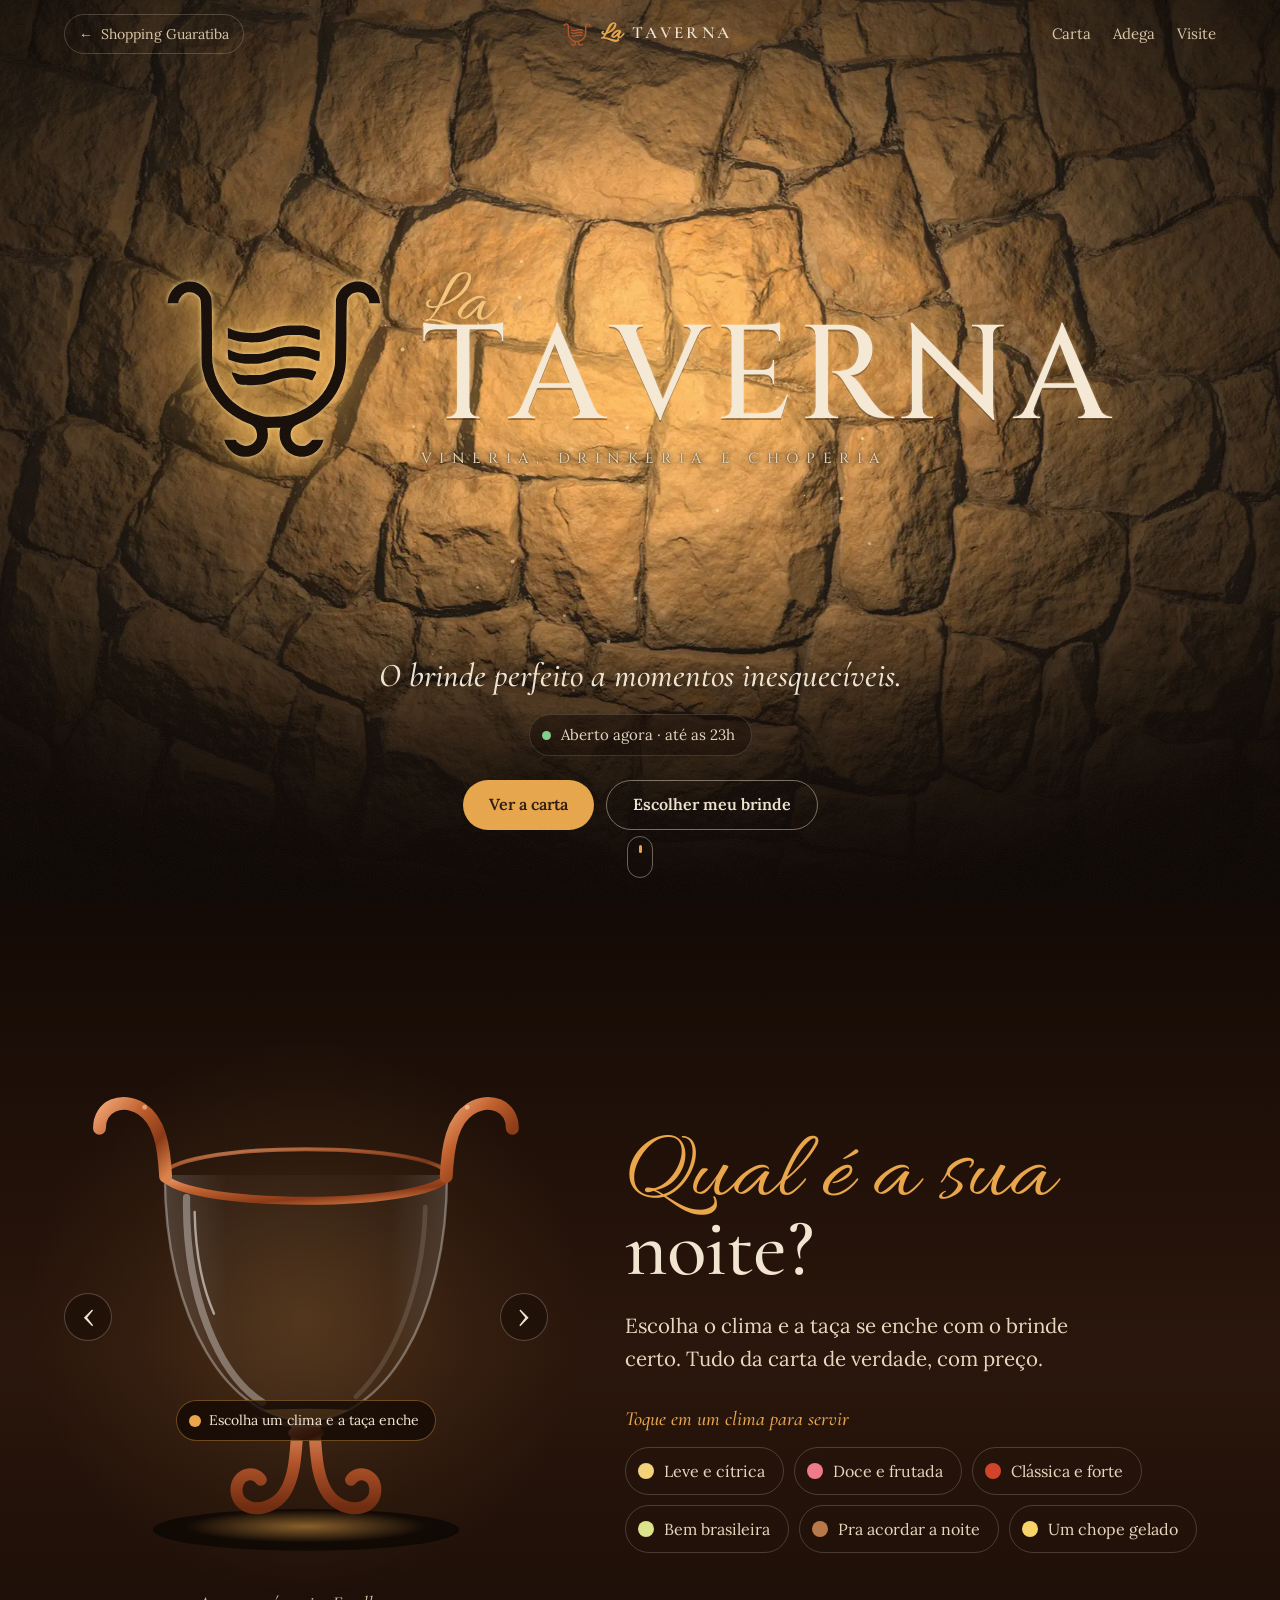
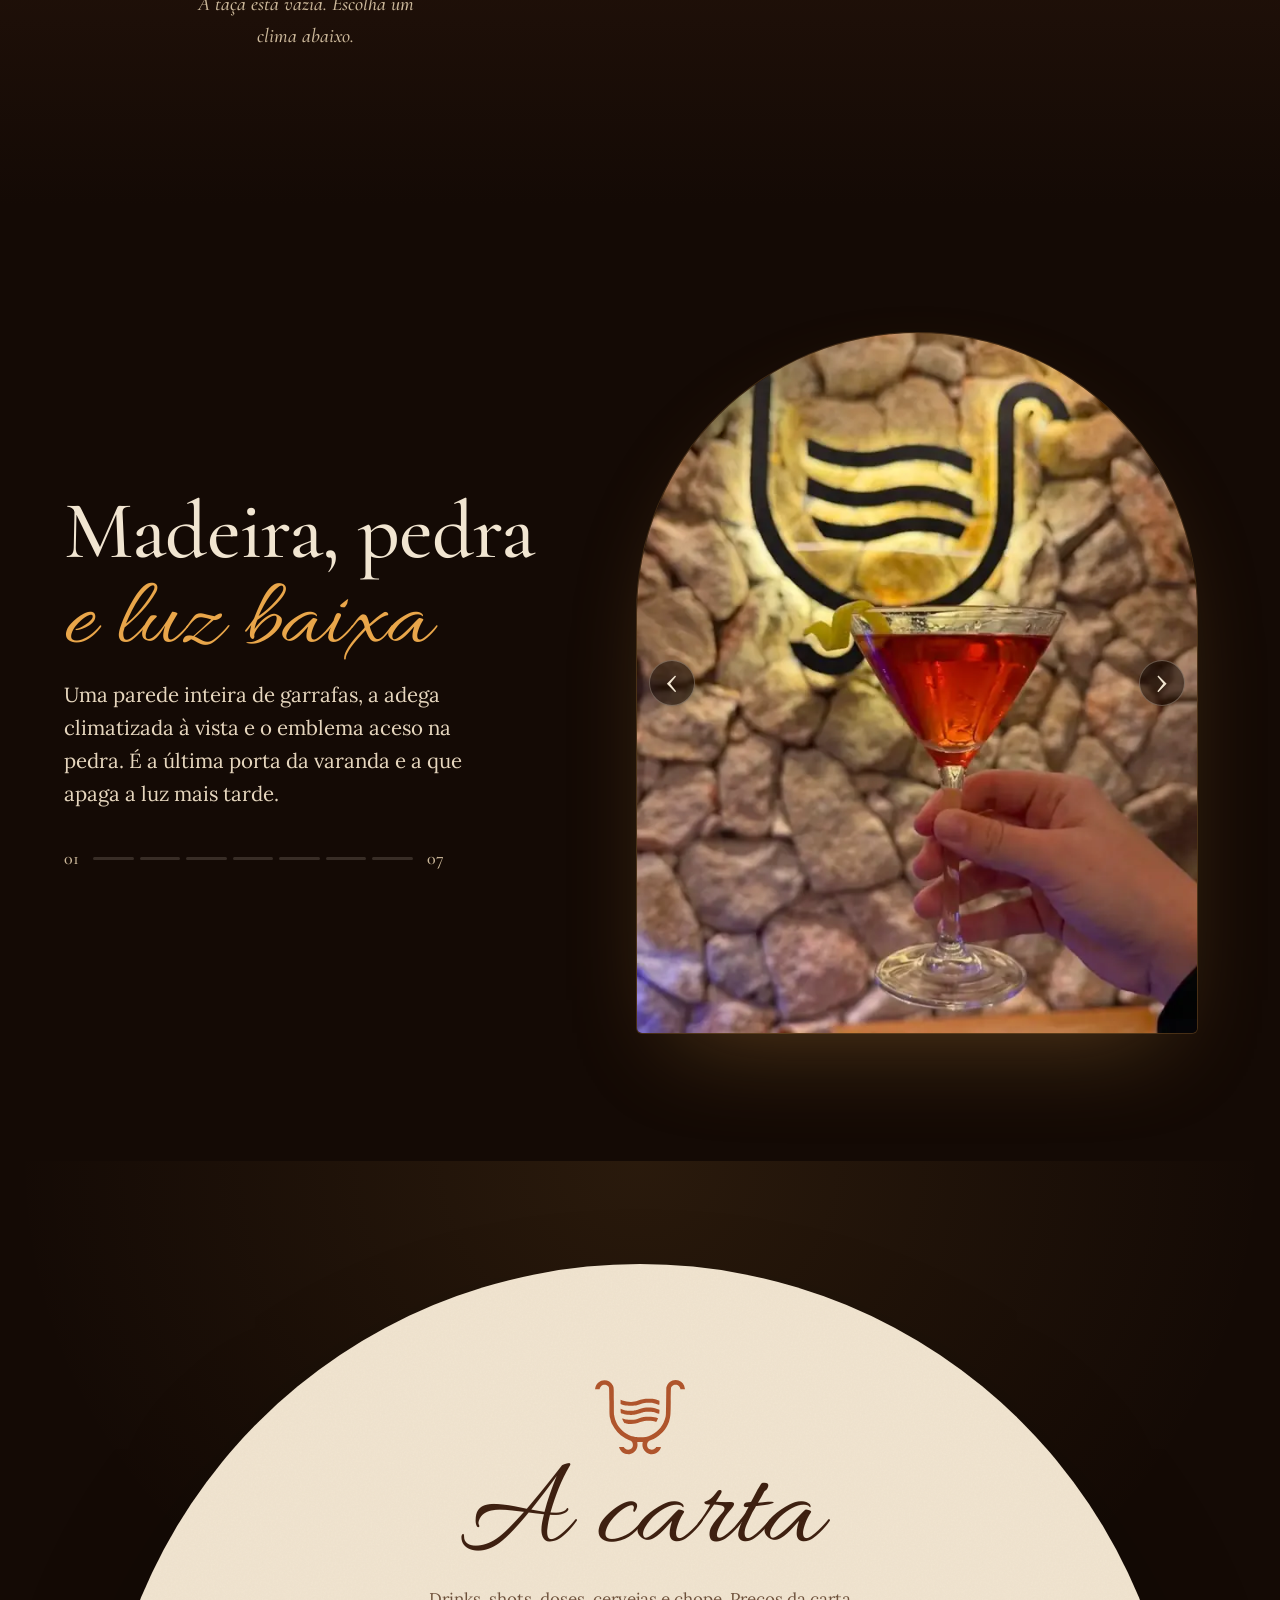
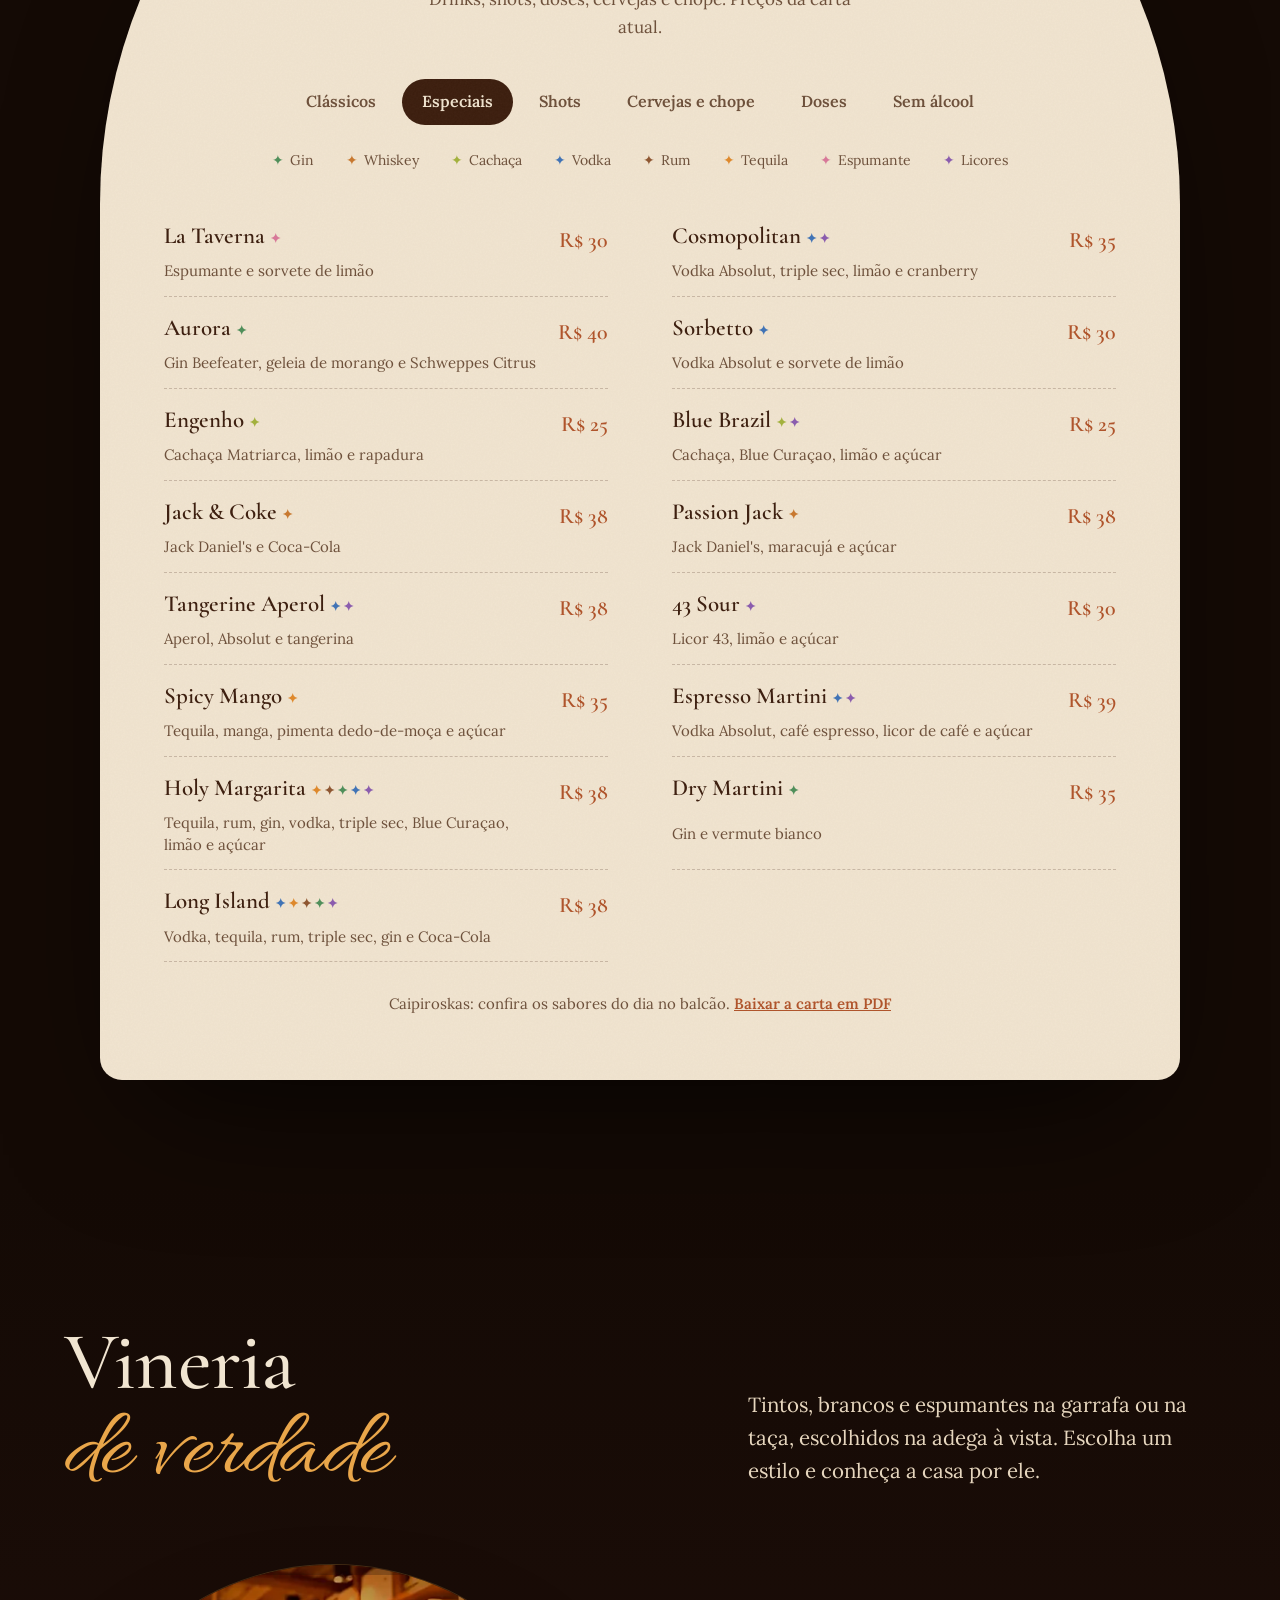
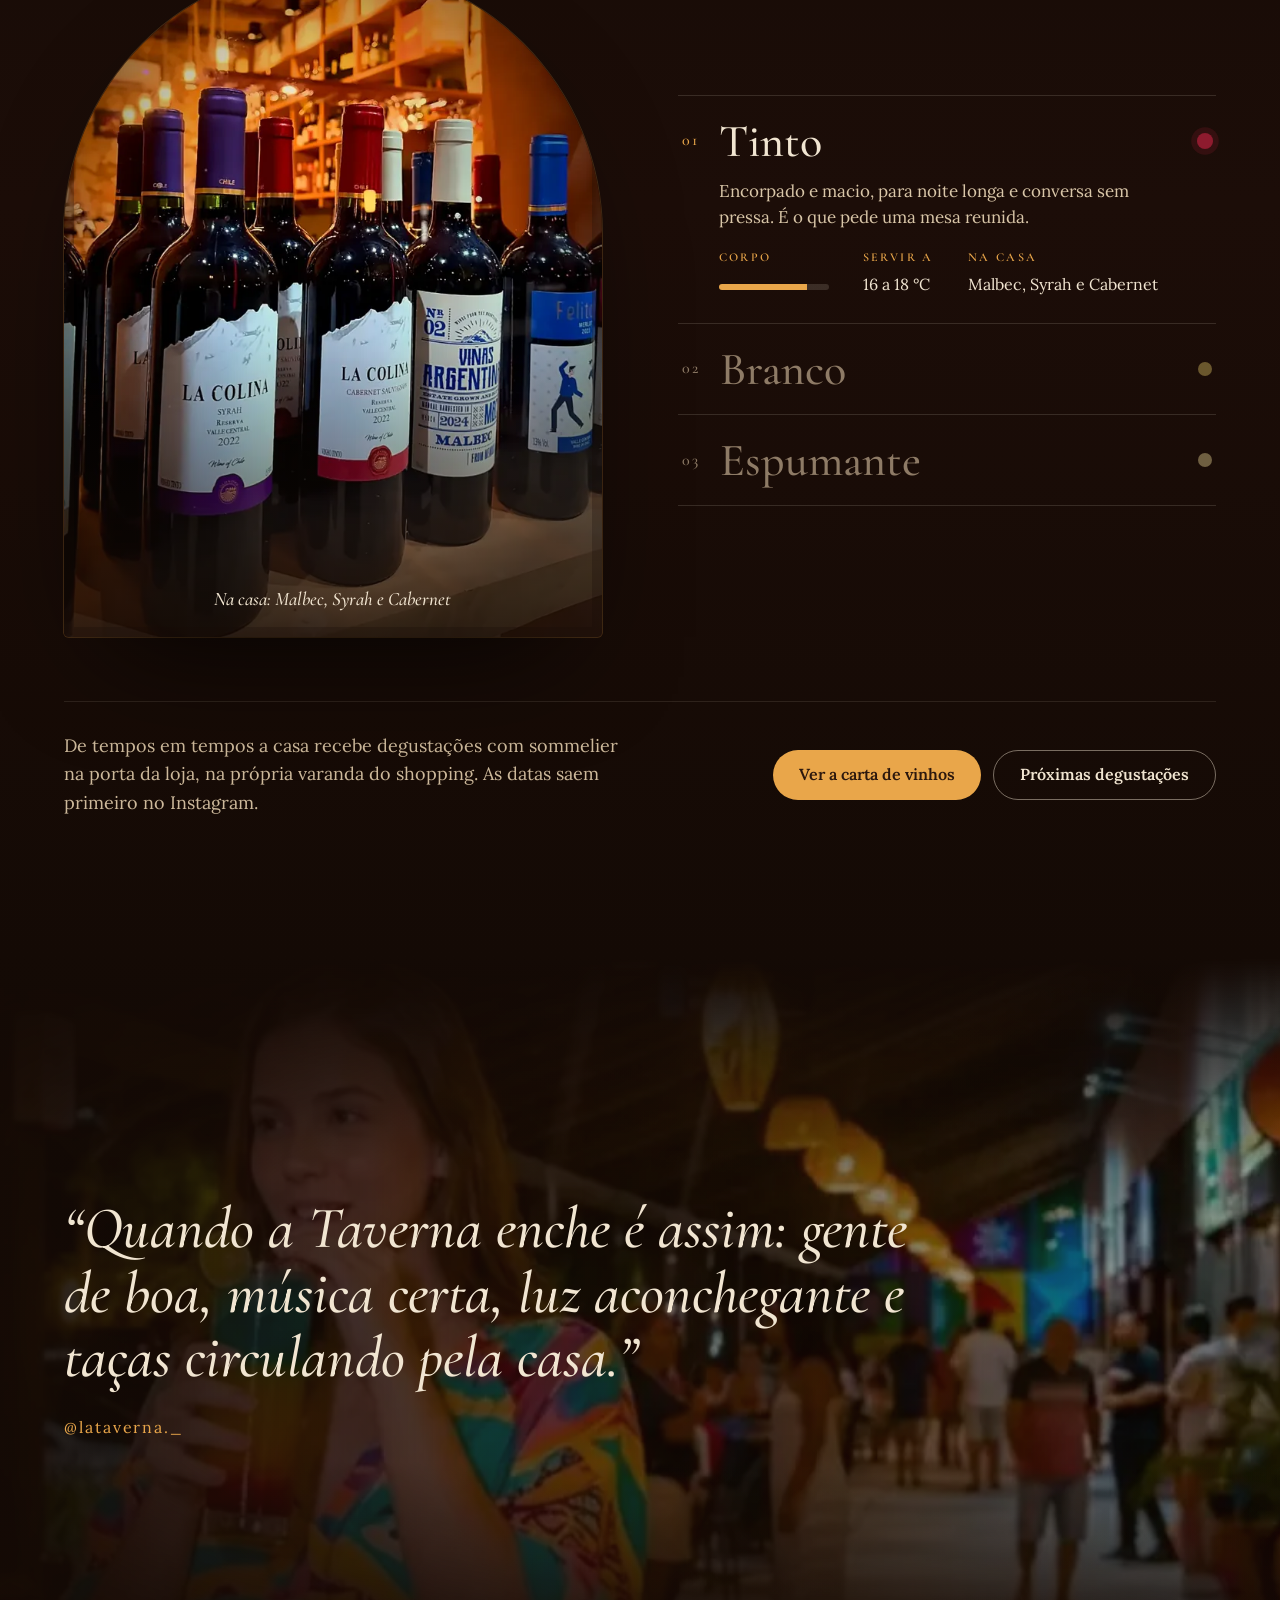
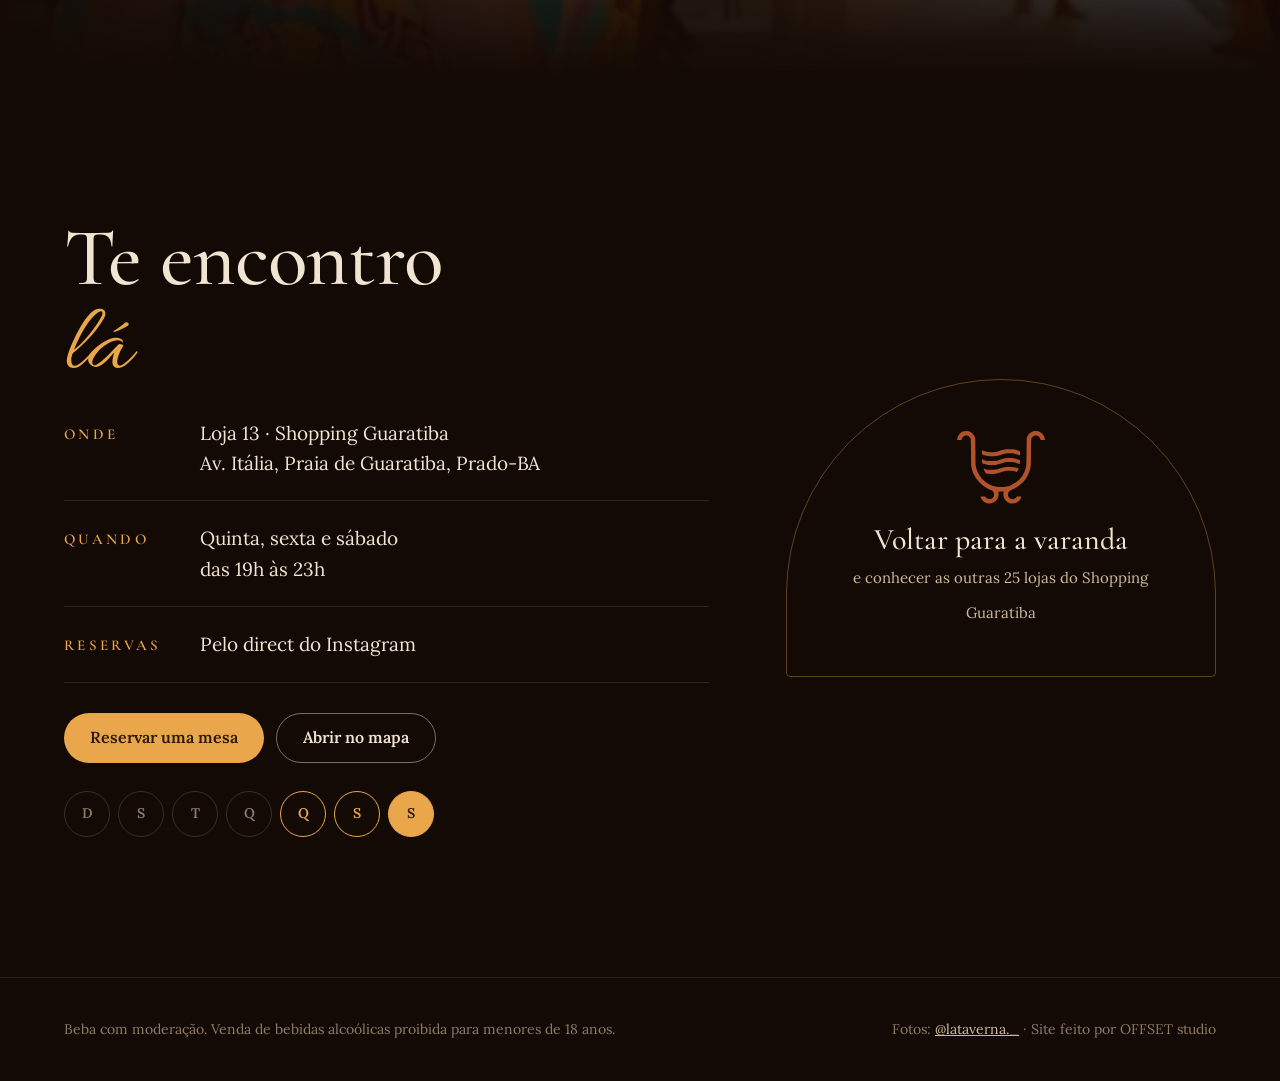
==== commit ce0fd7f3: "La Taverna: vineria com fotos reais da casa tratadas e carta de estilos elegante Co-Authored-By: Cla" ====
--- a/la-taverna/index.html
+++ b/la-taverna/index.html
@@ -18,7 +18,7 @@
 <link rel="preload" href="fonts/cinzel-latin-500-normal.woff2" as="font" type="font/woff2" crossorigin>
 <link rel="preload" href="img/pedra-acesa-d.webp" as="image" media="(min-aspect-ratio: 4/5)">
 <link rel="preload" href="img/pedra-acesa-m.webp" as="image" media="(max-aspect-ratio: 4/5)">
-<link rel="stylesheet" href="taverna.css?v=13">
+<link rel="stylesheet" href="taverna.css?v=15">
 </head>
 <body class="carregando">
 
@@ -216,136 +216,32 @@
 <section class="adega" id="adega" aria-labelledby="t-adega">
   <div class="adega-cab">
     <h2 id="t-adega" class="titulo">Vineria<br><span class="script">de verdade</span></h2>
-    <p class="lead">Tintos, brancos, rosés e espumantes, na garrafa ou na taça. Toque numa garrafa da estante e veja como cada estilo chega à mesa.</p>
+    <p class="lead">Tintos, brancos e espumantes na garrafa ou na taça, escolhidos na adega à vista. Escolha um estilo e conheça a casa por ele.</p>
   </div>
   <div class="adega-palco">
-    <svg width="0" height="0" style="position:absolute" aria-hidden="true">
-      <defs>
-        <linearGradient id="vb-tinto" x1="0" x2="1"><stop offset="0" stop-color="#0A140C"/><stop offset=".3" stop-color="#2E4626"/><stop offset=".62" stop-color="#0A140C"/><stop offset="1" stop-color="#0A120B"/></linearGradient>
-        <linearGradient id="vf-tinto" x1="0" x2="1"><stop offset="0" stop-color="#2A050C"/><stop offset=".38" stop-color="#6E1424"/><stop offset="1" stop-color="#2A050C"/></linearGradient>
-        <linearGradient id="vb-branco" x1="0" x2="1"><stop offset="0" stop-color="#6E7A36"/><stop offset=".3" stop-color="#D6DB8C"/><stop offset=".62" stop-color="#6E7A36"/><stop offset="1" stop-color="#5E6830"/></linearGradient>
-        <linearGradient id="vf-branco" x1="0" x2="1"><stop offset="0" stop-color="#8A6A22"/><stop offset=".38" stop-color="#D9B24E"/><stop offset="1" stop-color="#8A6A22"/></linearGradient>
-        <linearGradient id="vb-rose" x1="0" x2="1"><stop offset="0" stop-color="#B85E6E"/><stop offset=".3" stop-color="#F7C2C6"/><stop offset=".62" stop-color="#B85E6E"/><stop offset="1" stop-color="#A8505F"/></linearGradient>
-        <linearGradient id="vf-rose" x1="0" x2="1"><stop offset="0" stop-color="#8C969E"/><stop offset=".38" stop-color="#D9DEE2"/><stop offset="1" stop-color="#8C969E"/></linearGradient>
-        <linearGradient id="vb-espumante" x1="0" x2="1"><stop offset="0" stop-color="#0E1D13"/><stop offset=".3" stop-color="#3A6142"/><stop offset=".62" stop-color="#0E1D13"/><stop offset="1" stop-color="#0B160F"/></linearGradient>
-        <linearGradient id="vf-espumante" x1="0" x2="1"><stop offset="0" stop-color="#8A6A22"/><stop offset=".38" stop-color="#F2D27A"/><stop offset="1" stop-color="#8A6A22"/></linearGradient>
-        <linearGradient id="vLuzLado" x1="0" x2="1"><stop offset="0" stop-color="#000" stop-opacity=".35"/><stop offset=".22" stop-color="#fff" stop-opacity=".18"/><stop offset=".34" stop-color="#fff" stop-opacity="0"/><stop offset=".85" stop-color="#000" stop-opacity=".1"/><stop offset="1" stop-color="#000" stop-opacity=".45"/></linearGradient>
-        <linearGradient id="vRotulo" x1="0" x2="1"><stop offset="0" stop-color="#D9C9AE"/><stop offset=".3" stop-color="#F4EADA"/><stop offset=".75" stop-color="#EADCC5"/><stop offset="1" stop-color="#C9B697"/></linearGradient>
-      </defs>
-    </svg>
-    <!-- o nicho de pedra com a prateleira de madeira, como a parede da casa -->
-    <div class="estante">
-      <div class="nicho" aria-hidden="true"><span class="nicho-luz"></span></div>
-      <div class="garrafas" role="radiogroup" aria-label="Estilos de vinho" id="garrafas">
-        <button class="garrafa" type="button" role="radio" aria-checked="false" data-v="tinto" aria-label="Tinto"><svg viewBox="0 0 80 280" aria-hidden="true">
-          <ellipse cx="40" cy="268" rx="24" ry="4" fill="rgba(0,0,0,.55)"/>
-          <path d="M20 266 L20 118 C20 98 31 92 35 82 L35 34 L45 34 L45 82 C49 92 60 98 60 118 L60 266 Z" fill="url(#vb-tinto)"/>
-          <path d="M20 266 L20 118 C20 98 31 92 35 82 L35 34 L45 34 L45 82 C49 92 60 98 60 118 L60 266 Z" fill="url(#vLuzLado)" opacity=".9"/>
-          <rect x="33.5" y="22" width="13" height="22" rx="2" fill="url(#vf-tinto)"/>
-          
-          <g transform="translate(20.0 168)">
-            <rect width="40" height="56" rx="2" fill="url(#vRotulo)"/>
-            <rect x="2.5" y="2.5" width="35" height="51" rx="1.5" fill="none" stroke="#B0532A" stroke-width=".7" opacity=".8"/>
-            <use href="#emb" x="13.0" y="8" width="14" height="12" fill="#B0532A"/>
-            <text x="20.0" y="33" text-anchor="middle" font-family="Cinzel, serif" font-size="6.4" font-weight="600" letter-spacing=".6" fill="#3B1D0E">TINTO</text>
-            <text x="20.0" y="44" text-anchor="middle" font-family="Allura, cursive" font-size="8.5" fill="#B0532A">La Taverna</text>
-          </g>
-          <path d="M27 128 C26 190 26 230 27 258" stroke="rgba(255,255,255,.5)" stroke-width="2.4" fill="none" stroke-linecap="round"/>
-          <path d="M55 140 C56 200 56 236 55 258" stroke="rgba(255,200,130,.35)" stroke-width="1.6" fill="none" stroke-linecap="round"/>
-        </svg><span>Tinto</span></button>
-        <button class="garrafa" type="button" role="radio" aria-checked="false" data-v="branco" aria-label="Branco"><svg viewBox="0 0 80 280" aria-hidden="true">
-          <ellipse cx="40" cy="268" rx="24" ry="4" fill="rgba(0,0,0,.55)"/>
-          <path d="M18 266 L18 150 C18 118 33 100 36 66 L36 30 L44 30 L44 66 C47 100 62 118 62 150 L62 266 Z" fill="url(#vb-branco)"/>
-          <path d="M18 266 L18 150 C18 118 33 100 36 66 L36 30 L44 30 L44 66 C47 100 62 118 62 150 L62 266 Z" fill="url(#vLuzLado)" opacity=".9"/>
-          <rect x="33.5" y="18" width="13" height="18" rx="2" fill="url(#vf-branco)"/>
-          
-          <g transform="translate(20.0 168)">
-            <rect width="40" height="56" rx="2" fill="url(#vRotulo)"/>
-            <rect x="2.5" y="2.5" width="35" height="51" rx="1.5" fill="none" stroke="#B0532A" stroke-width=".7" opacity=".8"/>
-            <use href="#emb" x="13.0" y="8" width="14" height="12" fill="#B0532A"/>
-            <text x="20.0" y="33" text-anchor="middle" font-family="Cinzel, serif" font-size="6.4" font-weight="600" letter-spacing=".6" fill="#3B1D0E">BRANCO</text>
-            <text x="20.0" y="44" text-anchor="middle" font-family="Allura, cursive" font-size="8.5" fill="#B0532A">La Taverna</text>
-          </g>
-          <path d="M27 128 C26 190 26 230 27 258" stroke="rgba(255,255,255,.5)" stroke-width="2.4" fill="none" stroke-linecap="round"/>
-          <path d="M55 140 C56 200 56 236 55 258" stroke="rgba(255,200,130,.35)" stroke-width="1.6" fill="none" stroke-linecap="round"/>
-        </svg><span>Branco</span></button>
-        <button class="garrafa" type="button" role="radio" aria-checked="false" data-v="rose" aria-label="Rosé"><svg viewBox="0 0 80 280" aria-hidden="true">
-          <ellipse cx="40" cy="268" rx="24" ry="4" fill="rgba(0,0,0,.55)"/>
-          <path d="M23 266 L23 140 C23 102 34 86 36.5 56 L36.5 22 L43.5 22 L43.5 56 C46 86 57 102 57 140 L57 266 Z" fill="url(#vb-rose)"/>
-          <path d="M23 266 L23 140 C23 102 34 86 36.5 56 L36.5 22 L43.5 22 L43.5 56 C46 86 57 102 57 140 L57 266 Z" fill="url(#vLuzLado)" opacity=".9"/>
-          <rect x="36" y="10" width="8" height="12" rx="2" fill="url(#vf-rose)"/>
-          
-          <g transform="translate(24.0 172)">
-            <rect width="32" height="56" rx="2" fill="url(#vRotulo)"/>
-            <rect x="2.5" y="2.5" width="27" height="51" rx="1.5" fill="none" stroke="#B0532A" stroke-width=".7" opacity=".8"/>
-            <use href="#emb" x="9.0" y="8" width="14" height="12" fill="#B0532A"/>
-            <text x="16.0" y="33" text-anchor="middle" font-family="Cinzel, serif" font-size="6.4" font-weight="600" letter-spacing=".6" fill="#3B1D0E">ROSÉ</text>
-            <text x="16.0" y="44" text-anchor="middle" font-family="Allura, cursive" font-size="8.5" fill="#B0532A">La Taverna</text>
-          </g>
-          <path d="M28 128 C27 190 27 230 28 258" stroke="rgba(255,255,255,.5)" stroke-width="2.4" fill="none" stroke-linecap="round"/>
-          <path d="M53 140 C54 200 54 236 53 258" stroke="rgba(255,200,130,.35)" stroke-width="1.6" fill="none" stroke-linecap="round"/>
-        </svg><span>Rosé</span></button>
-        <button class="garrafa" type="button" role="radio" aria-checked="false" data-v="espumante" aria-label="Espumante"><svg viewBox="0 0 80 280" aria-hidden="true">
-          <ellipse cx="40" cy="268" rx="24" ry="4" fill="rgba(0,0,0,.55)"/>
-          <path d="M16 266 L16 140 C16 108 31 94 35 72 L35 40 L45 40 L45 72 C49 94 64 108 64 140 L64 266 Z" fill="url(#vb-espumante)"/>
-          <path d="M16 266 L16 140 C16 108 31 94 35 72 L35 40 L45 40 L45 72 C49 94 64 108 64 140 L64 266 Z" fill="url(#vLuzLado)" opacity=".9"/>
-          <rect x="33.5" y="28" width="13" height="30" rx="2" fill="url(#vf-espumante)"/>
-          <path d="M34.5 22 h11 M34.5 26 h11 M34.5 30 h11" stroke="rgba(0,0,0,.25)" stroke-width=".8"/>
-          <g transform="translate(20.0 168)">
-            <rect width="40" height="56" rx="2" fill="url(#vRotulo)"/>
-            <rect x="2.5" y="2.5" width="35" height="51" rx="1.5" fill="none" stroke="#B0532A" stroke-width=".7" opacity=".8"/>
-            <use href="#emb" x="13.0" y="8" width="14" height="12" fill="#B0532A"/>
-            <text x="20.0" y="33" text-anchor="middle" font-family="Cinzel, serif" font-size="5.4" font-weight="600" letter-spacing=".6" fill="#3B1D0E">ESPUMANTE</text>
-            <text x="20.0" y="44" text-anchor="middle" font-family="Allura, cursive" font-size="8.5" fill="#B0532A">La Taverna</text>
-          </g>
-          <path d="M27 128 C26 190 26 230 27 258" stroke="rgba(255,255,255,.5)" stroke-width="2.4" fill="none" stroke-linecap="round"/>
-          <path d="M55 140 C56 200 56 236 55 258" stroke="rgba(255,200,130,.35)" stroke-width="1.6" fill="none" stroke-linecap="round"/>
-        </svg><span>Espumante</span></button>
-      </div>
-      <div class="prateleira" aria-hidden="true"></div>
-      <p class="estante-dica" id="estanteDica">Toque numa garrafa para servir</p>
-    </div>
-    <div class="vinho-taca">
-      <svg class="taca-vinho" viewBox="0 0 240 400" role="img" aria-label="Taça de vinho servida com o estilo escolhido">
-        <defs>
-          <clipPath id="bojoVinho"><path d="M62 40 C54 120 64 192 120 206 C176 192 186 120 178 40 Z"/></clipPath>
-          <linearGradient id="vinhoCor" x1="0" y1="0" x2="0" y2="1"><stop offset="0" stop-color="#8E1B2E"/><stop offset="1" stop-color="#3E0712"/></linearGradient>
-          <radialGradient id="vinhoMesa" cx=".5" cy=".5" r=".5"><stop offset="0" stop-color="#8E1B2E" stop-opacity=".5"/><stop offset="1" stop-color="#8E1B2E" stop-opacity="0"/></radialGradient>
-        </defs>
-        <ellipse cx="120" cy="352" rx="96" ry="12" fill="url(#vinhoMesa)" class="vinho-mesa"/>
-        <path id="vinhoFio" class="vinho-fio" d="M150 -60 C140 0 128 60 122 130" fill="none" stroke="url(#vinhoCor)" stroke-width="7" stroke-linecap="round"/>
-        <g clip-path="url(#bojoVinho)">
-          <g class="vinho-liq" id="vinhoLiq">
-            <path class="vinho-onda" d="M-120 0 Q-100 -6 -80 0 T-40 0 T0 0 T40 0 T80 0 T120 0 T160 0 T200 0 T240 0 T280 0 T320 0 T360 0 V240 H-120 Z" fill="url(#vinhoCor)"/>
-            <g class="vinho-bolhas" id="vinhoBolhas"></g>
-          </g>
-        </g>
-        <g class="lagrimas" id="lagrimas" clip-path="url(#bojoVinho)" fill="none" stroke-width="2.2" stroke-linecap="round">
-          <path d="M80 70 C79 85 80 98 81 112"/><path d="M96 58 C95 76 96 92 97 110"/><path d="M146 60 C147 78 146 94 145 112"/><path d="M162 72 C163 86 162 98 161 112"/>
-        </g>
-        <path d="M62 40 C54 120 64 192 120 206 C176 192 186 120 178 40" fill="rgba(255,255,255,.05)" stroke="rgba(255,255,255,.4)" stroke-width="2.5"/>
-        <path d="M172 60 C176 110 168 160 140 194" fill="none" stroke="rgba(255,200,130,.3)" stroke-width="2.5" stroke-linecap="round"/>
-        <ellipse cx="120" cy="40" rx="58" ry="8" fill="none" stroke="rgba(255,255,255,.45)" stroke-width="2"/>
-        <path d="M74 60 C70 120 78 166 104 192" fill="none" stroke="rgba(255,255,255,.32)" stroke-width="5" stroke-linecap="round"/>
-        <path d="M116 206 L117 330 M124 206 L123 330" stroke="rgba(255,255,255,.4)" stroke-width="2.5"/>
-        <path d="M118 206 L118 330" stroke="rgba(255,255,255,.18)" stroke-width="3"/>
-        <ellipse cx="120" cy="338" rx="56" ry="10" fill="rgba(255,255,255,.08)" stroke="rgba(255,255,255,.42)" stroke-width="2.5"/>
-      </svg>
-    </div>
-    <div class="vinho-info" id="vinhoInfo" aria-live="polite">
-      <p class="vinho-nome" id="vinhoNome">Escolha uma garrafa</p>
-      <p class="vinho-desc" id="vinhoDesc">Cada estilo tem seu corpo, sua temperatura e sua hora certa na noite.</p>
-      <dl class="vinho-fichas">
-        <div><dt>Corpo</dt><dd><span class="corpo" id="vinhoCorpo"><i></i><i></i><i></i><i></i><i></i></span></dd></div>
-        <div><dt>Servir a</dt><dd id="vinhoTemp">–</dd></div>
-        <div><dt>Na casa</dt><dd id="vinhoCasa">–</dd></div>
-      </dl>
-    </div>
-  </div>
-  <div class="adega-fotos">
-    <figure><img src="img/tintos-640.webp" srcset="img/tintos-640.webp 640w, img/tintos-1200.webp 1080w" sizes="(min-width:900px) 30vw, 50vw" alt="Garrafas de vinho tinto argentino enfileiradas no balcão" loading="lazy" width="1080" height="1350"></figure>
-    <figure><img src="img/adega-640.webp" srcset="img/adega-640.webp 640w, img/adega-1200.webp 1080w" sizes="(min-width:900px) 30vw, 50vw" alt="Adega climatizada de vidro com espumantes e vinhos brancos" loading="lazy" width="1080" height="837"></figure>
-    <figure><img src="img/brancos-640.webp" alt="Prateleira de madeira com vinhos brancos" loading="lazy" width="640" height="840"></figure>
+    <figure class="adega-quadro" id="adegaQuadro">
+      <img class="ativa" data-v="tinto" src="img/vinho-tinto-700.webp" srcset="img/vinho-tinto-700.webp 700w, img/vinho-tinto.webp 1200w" sizes="(min-width:900px) 44vw, 92vw" alt="Tintos chilenos e argentinos enfileirados no balcão da La Taverna" loading="lazy" decoding="async">
+      <img data-v="branco" src="img/vinho-branco-700.webp" srcset="img/vinho-branco-700.webp 700w, img/vinho-branco.webp 1200w" sizes="(min-width:900px) 44vw, 92vw" alt="Adega climatizada da casa com brancos e espumantes" loading="lazy" decoding="async">
+      <img data-v="espumante" src="img/vinho-espumante-700.webp" srcset="img/vinho-espumante-700.webp 700w, img/vinho-espumante.webp 1200w" sizes="(min-width:900px) 44vw, 92vw" alt="Espumante sendo servido sobre sorvete de limão no balcão de madeira" loading="lazy" decoding="async">
+      <figcaption id="adegaLegenda">Na casa: Malbec, Syrah e Cabernet</figcaption>
+    </figure>
+    <div class="estilos" role="tablist" aria-label="Estilos de vinho" id="estilos">
+      <button class="estilo" role="tab" aria-selected="true" data-v="tinto">
+        <span class="est-num">01</span><span class="est-nome">Tinto</span><span class="est-cor" style="--c:#8E1B2E"></span>
+        <span class="est-corpo"><span class="est-corpo-in"><span class="est-desc">Encorpado e macio, para noite longa e conversa sem pressa. É o que pede uma mesa reunida.</span>
+          <span class="est-fichas"><span><small>Corpo</small><b class="barra" style="--n:4"></b></span><span><small>Servir a</small><b>16 a 18 °C</b></span><span><small>Na casa</small><b>Malbec, Syrah e Cabernet</b></span></span></span></span>
+      </button>
+      <button class="estilo" role="tab" aria-selected="false" data-v="branco">
+        <span class="est-num">02</span><span class="est-nome">Branco</span><span class="est-cor" style="--c:#E3C766"></span>
+        <span class="est-corpo"><span class="est-corpo-in"><span class="est-desc">Fresco e leve, feito para o calor da Bahia e para o começo da noite.</span>
+          <span class="est-fichas"><span><small>Corpo</small><b class="barra" style="--n:2"></b></span><span><small>Servir a</small><b>8 a 10 °C</b></span><span><small>Na casa</small><b>Na adega climatizada</b></span></span></span></span>
+      </button>
+      <button class="estilo" role="tab" aria-selected="false" data-v="espumante">
+        <span class="est-num">03</span><span class="est-nome">Espumante</span><span class="est-cor" style="--c:#F0DC98"></span>
+        <span class="est-corpo"><span class="est-corpo-in"><span class="est-desc">Borbulha para abrir a noite ou brindar alguma coisa. Ninguém precisa de motivo.</span>
+          <span class="est-fichas"><span><small>Corpo</small><b class="barra" style="--n:1"></b></span><span><small>Servir a</small><b>6 a 8 °C</b></span><span><small>Na casa</small><b>Também no drink La Taverna</b></span></span></span></span>
+      </button>
+    </div>
   </div>
   <div class="adega-rodape">
     <p>De tempos em tempos a casa recebe degustações com sommelier na porta da loja, na própria varanda do shopping. As datas saem primeiro no Instagram.</p>
@@ -393,6 +289,6 @@
   <p>Fotos: <a href="https://www.instagram.com/lataverna._/" target="_blank" rel="noopener noreferrer">@lataverna._</a> · Site feito por OFFSET studio</p>
 </footer>
 
-<script src="taverna.js?v=12"></script>
+<script src="taverna.js?v=14"></script>
 </body>
 </html>
--- a/la-taverna/taverna.css
+++ b/la-taverna/taverna.css
@@ -1 +1 @@
-@font-face{font-family:Cormorant;src:url(fonts/cormorant-garamond-latin-500-normal.woff2) format("woff2");font-weight:500;font-display:swap}@font-face{font-family:Cormorant;src:url(fonts/cormorant-garamond-latin-600-normal.woff2) format("woff2");font-weight:600;font-display:swap}@font-face{font-family:Cormorant;src:url(fonts/cormorant-garamond-latin-500-italic.woff2) format("woff2");font-weight:500;font-style:italic;font-display:swap}@font-face{font-family:Lora;src:url(fonts/lora-latin-400-normal.woff2) format("woff2");font-weight:400;font-display:swap}@font-face{font-family:Lora;src:url(fonts/lora-latin-600-normal.woff2) format("woff2");font-weight:600;font-display:swap}@font-face{font-family:Lora;src:url(fonts/lora-latin-400-italic.woff2) format("woff2");font-weight:400;font-style:italic;font-display:swap}@font-face{font-family:Cinzel;src:url(fonts/cinzel-latin-500-normal.woff2) format("woff2");font-weight:500;font-display:swap}@font-face{font-family:Cinzel;src:url(fonts/cinzel-latin-600-normal.woff2) format("woff2");font-weight:600;font-display:swap}@font-face{font-family:Allura;src:url(fonts/allura-latin-400-normal.woff2) format("woff2");font-weight:400;font-display:swap}:root{--noite:#140A05;--madeira:#2A160C;--brasa:#3B1D0E;--creme:#F1E5D1;--papel:#E8DAC3;--terra:#B0532A;--ambar:#E9A64A;--ambar-claro:#F6C77B;--tinta:#2B170D;--pedra:#9C8B78;--ease:cubic-bezier(.22,.8,.2,1);--serif:"Cormorant",Georgia,"Times New Roman",serif;--texto:"Lora",Georgia,serif;--script:"Allura","Snell Roundhand",cursive;--letreiro:"Cinzel","Trajan Pro",Georgia,serif;--m:clamp(20px,5vw,72px)}*{box-sizing:border-box;margin:0;padding:0}html{scroll-behavior:smooth;-webkit-text-size-adjust:100%}body{background:var(--noite);color:var(--creme);font-family:var(--texto);font-size:18px;line-height:1.6;overflow-x:hidden;-webkit-font-smoothing:antialiased}img{display:block;max-width:100%;height:auto}a{color:inherit}button{font:inherit;color:inherit;background:none;border:0;cursor:pointer}:focus-visible{outline:2px solid var(--ambar);outline-offset:3px;border-radius:4px}.pular{position:absolute;left:-999px;top:8px;z-index:99;background:var(--creme);color:var(--tinta);padding:8px 14px;border-radius:6px}.pular:focus{left:8px}[hidden]{display:none!important}body:before{content:"";position:fixed;inset:0;z-index:60;pointer-events:none;opacity:.07;background-image:url("data:image/svg+xml,%3Csvg xmlns='http://www.w3.org/2000/svg' width='180' height='180'%3E%3Cfilter id='n'%3E%3CfeTurbulence type='fractalNoise' baseFrequency='.9' numOctaves='2' stitchTiles='stitch'/%3E%3C/filter%3E%3Crect width='100%25' height='100%25' filter='url(%23n)'/%3E%3C/svg%3E")}.emb{width:1em;height:.83em;fill:currentColor;display:inline-block;vertical-align:middle}.script{font-family:var(--script);font-weight:400;letter-spacing:0;text-transform:none}.titulo{font-family:var(--serif);font-weight:500;font-size:clamp(44px,6.4vw,92px);line-height:.95;letter-spacing:-.01em;color:var(--creme)}.titulo .script{display:inline-block;font-size:1.18em;line-height:.8;color:var(--ambar);transform:translateY(.06em)}.lead{font-size:clamp(18px,1.6vw,21px);line-height:1.6;max-width:36ch;color:#e6d6be;margin-top:22px}.btn{display:inline-flex;align-items:center;justify-content:center;min-height:50px;padding:0 26px;border-radius:999px;font-family:var(--texto);font-weight:600;font-size:16px;text-decoration:none;transition:transform .35s var(--ease),background-color .35s,color .35s,border-color .35s}.btn:hover{transform:translateY(-2px)}.btn-ouro{background:var(--ambar);color:var(--tinta)}.btn-ouro:hover{background:var(--ambar-claro)}.btn-linha{border:1.5px solid rgba(241,229,209,.45);color:var(--creme)}.btn-linha:hover{border-color:var(--creme);background:#f1e5d10f}.hero-acoes{display:flex;flex-wrap:wrap;gap:12px;margin-top:30px}.topo{position:fixed;z-index:50;left:0;right:0;top:0;display:flex;align-items:center;gap:20px;padding:14px var(--m);padding-top:max(14px,env(safe-area-inset-top));transition:background-color .5s,transform .5s var(--ease),border-color .5s;border-bottom:1px solid transparent}.topo.solido{background:#140a05eb;border-bottom-color:#e9a64a29}.volta{display:inline-flex;align-items:center;gap:8px;text-decoration:none;font-size:14px;color:#d9c6a8;padding:8px 14px;border-radius:999px;border:1px solid rgba(241,229,209,.22);transition:border-color .3s,color .3s}.volta:hover{color:var(--creme);border-color:#f1e5d199}.marca-mini{display:flex;align-items:center;gap:10px;text-decoration:none;margin:0 auto;font-family:var(--serif);font-weight:600;letter-spacing:.2em;font-size:17px;opacity:0;transition:opacity .5s}.marca-mini .emb{color:var(--terra);font-size:28px}.marca-mini i{font-family:var(--script);font-style:normal;letter-spacing:0;font-size:24px;color:var(--ambar);margin-right:2px}.topo.solido .marca-mini{opacity:1}.menu{display:flex;gap:22px}.menu a{text-decoration:none;font-size:15px;color:#d9c6a8;transition:color .3s}.menu a:hover{color:var(--ambar)}@media(max-width:760px){.menu,.volta-txt{display:none}.marca-mini{margin:0 auto 0 0}.volta{order:2}}.hero{position:relative;min-height:100svh;display:grid;grid-template-rows:1fr auto;justify-items:center;padding:110px var(--m) 70px;overflow:hidden;isolation:isolate;text-align:center}.parede{position:absolute;inset:0;z-index:-1;background:#0d0704}.pedra,.luz-pedra{position:absolute;inset:0;background:url(img/pedra-escura-d.webp) 50% 50%/cover}.luz-pedra{background-image:url(img/pedra-acesa-d.webp)}@media(max-aspect-ratio:4/5){.pedra{background-image:url(img/pedra-escura-m.webp)}.luz-pedra{background-image:url(img/pedra-acesa-m.webp)}}.luz{position:absolute;inset:0;opacity:0;will-change:opacity}.lanterna{position:absolute;left:0;top:0;width:70vmax;height:70vmax;margin:-35vmax 0 0 -35vmax;border-radius:50%;pointer-events:none;opacity:0;transition:opacity 1.2s;will-change:transform;background:radial-gradient(circle,#ffc87829,#ffc8780d 40%,#ffc87800 70%);transform:translate3d(var(--lx,50vw),var(--ly,42vh),0)}.hero.mexendo .lanterna{opacity:1}.halo{position:absolute;left:50%;top:42%;width:min(1100px,130vw);height:min(700px,90vw);transform:translate(-50%,-50%);opacity:0;background:radial-gradient(ellipse 50% 50% at 50% 50%,#ffc46061,#e9963c1f 45%,#e9963c00 70%)}.poeira{position:absolute;inset:0;opacity:0;transition:opacity 3s}.poeira i{position:absolute;width:3px;height:3px;border-radius:50%;background:#ffe2aab3;animation:flutua var(--d,12s) linear var(--a,0s) infinite}@keyframes flutua{0%{transform:translateZ(0);opacity:0}15%{opacity:.9}85%{opacity:.6}to{transform:translate3d(var(--x,30px),-160px,0);opacity:0}}.parede:after{content:"";position:absolute;inset:0;background:radial-gradient(ellipse 70% 62% at 50% 40%,transparent 30%,rgba(10,5,2,.9)),linear-gradient(0deg,var(--noite),transparent 32%)}.letreiro{align-self:center;position:relative;display:flex;align-items:center;justify-content:center;gap:clamp(18px,3vw,48px);margin-top:2vh}.placa-emb{width:clamp(120px,17vw,260px);height:auto;fill:#140b06;filter:drop-shadow(0 0 2px rgba(255,226,160,.9)) drop-shadow(0 0 14px rgba(255,196,90,.85)) drop-shadow(0 0 46px rgba(255,170,60,.6));opacity:.15;transition:opacity .2s}.wordmark{display:grid;justify-items:start;line-height:.85;text-align:left}.wm-la{font-family:var(--script);font-weight:400;font-size:clamp(46px,6vw,96px);color:var(--ambar-claro);margin:0 0 -.22em .06em;text-shadow:0 2px 12px rgba(0,0,0,.85),0 0 24px rgba(255,180,80,.45);opacity:0}.wm-taverna{display:flex;font-family:var(--letreiro);font-weight:500;font-size:clamp(58px,10.4vw,176px);letter-spacing:.04em;color:#f7ebd6;text-shadow:0 0 2px rgba(255,236,200,.5),0 0 30px rgba(255,180,80,.38),0 2px 0 rgba(0,0,0,.4)}.wm-taverna span{display:inline-block;opacity:0;transform:translateY(.12em);filter:blur(0)}.wm-sub{font-family:var(--letreiro);font-weight:500;font-size:clamp(11px,1.15vw,17px);letter-spacing:.5em;text-transform:uppercase;color:#e6d2b0;margin-top:18px;opacity:0;white-space:nowrap;text-shadow:0 1px 10px rgba(0,0,0,.9),0 0 2px rgba(0,0,0,.8)}.hero-base{display:grid;justify-items:center;gap:18px;margin-top:5vh}.hero-frase{font-family:var(--serif);font-style:italic;font-weight:500;font-size:clamp(24px,2.6vw,38px);line-height:1.2;color:var(--creme);text-shadow:0 2px 16px rgba(0,0,0,.9);opacity:0;transform:translateY(16px)}.hero-base .status,.hero-base .hero-acoes{opacity:0;transform:translateY(16px)}.hero-base .hero-acoes{margin-top:6px;justify-content:center}.status{display:inline-flex;align-items:center;gap:10px;font-size:15px;color:#e6d6be;padding:8px 16px 8px 12px;border-radius:999px;background:#140a058c;border:1px solid rgba(241,229,209,.16)}.ponto{width:9px;height:9px;border-radius:50%;background:var(--pedra);flex:0 0 auto}.status.aberto .ponto{background:#7fd08a;box-shadow:0 0 #7fd08a99;animation:pulsa 2s infinite}@keyframes pulsa{70%{box-shadow:0 0 0 10px #7fd08a00}to{box-shadow:0 0 #7fd08a00}}.rolar{position:absolute;left:50%;bottom:22px;width:26px;height:42px;border:1.5px solid rgba(241,229,209,.4);border-radius:14px;transform:translate(-50%)}.rolar span{position:absolute;left:50%;top:8px;width:3px;height:8px;margin-left:-1.5px;border-radius:2px;background:var(--ambar);animation:desce 1.8s var(--ease) infinite}@keyframes desce{0%{opacity:0;transform:translateY(0)}30%{opacity:1}to{opacity:0;transform:translateY(14px)}}body.pronto .placa-emb{animation:acende 1.6s steps(1,end) .35s forwards}body.pronto .halo{animation:acendeHalo 1.6s steps(1,end) .35s forwards}body.pronto .luz{animation:acendeLuz 2.2s cubic-bezier(.3,0,.2,1) .9s forwards}body.pronto .poeira{opacity:1;transition-delay:1.6s}@keyframes acende{0%{opacity:.15}8%{opacity:1}12%{opacity:.25}20%{opacity:1}26%{opacity:.5}32%,to{opacity:1}}@keyframes acendeHalo{0%{opacity:0}8%{opacity:.9}12%{opacity:.1}20%{opacity:.9}26%{opacity:.4}32%,to{opacity:1}}@keyframes acendeLuz{to{opacity:1}}body.pronto .wm-la{animation:sobeTxt 1.2s var(--ease) 1.35s forwards}body.pronto .wm-taverna span{animation:letra 1.1s var(--ease) forwards}body.pronto .wm-taverna span:nth-child(1){animation-delay:1.05s}body.pronto .wm-taverna span:nth-child(2){animation-delay:1.12s}body.pronto .wm-taverna span:nth-child(3){animation-delay:1.19s}body.pronto .wm-taverna span:nth-child(4){animation-delay:1.26s}body.pronto .wm-taverna span:nth-child(5){animation-delay:1.33s}body.pronto .wm-taverna span:nth-child(6){animation-delay:1.4s}body.pronto .wm-taverna span:nth-child(7){animation-delay:1.47s}body.pronto .wm-sub{animation:sobeTxt 1.2s var(--ease) 1.75s forwards}body.pronto .hero-frase{animation:sobeTxt 1.2s var(--ease) 2s forwards}body.pronto .hero-base .status{animation:sobeTxt 1.2s var(--ease) 2.15s forwards}body.pronto .hero-base .hero-acoes{animation:sobeTxt 1.2s var(--ease) 2.3s forwards}@keyframes letra{0%{opacity:0;transform:translateY(.12em)}to{opacity:1;transform:none}}@keyframes sobeTxt{to{opacity:1;transform:none}}body.fechado .luz{--forca:.7}body.fechado.pronto .luz{animation-name:acendeLuzFraca}@keyframes acendeLuzFraca{to{opacity:.72}}@media(max-width:760px){.placa-emb{filter:none;position:relative;z-index:1}.letreiro:before{content:"";position:absolute;left:50%;top:0;width:min(78vw,330px);aspect-ratio:1.15;transform:translate(-50%,-14%);z-index:0;opacity:0;pointer-events:none;background:radial-gradient(ellipse 50% 46% at 50% 50%,#ffce78bf,#ffaa4652 42%,#ffaa4600 70%)}body.pronto .letreiro:before{animation:acendeHalo 1.6s steps(1,end) .35s forwards}.wm-taverna,.wm-la{text-shadow:0 2px 10px rgba(0,0,0,.7)}body:before{display:none}.hero{padding-top:96px}.letreiro{flex-direction:column;gap:14px;margin-top:4vh}.wordmark{justify-items:center;text-align:center}.wm-la{margin-left:0}.wm-taverna{font-size:clamp(50px,15.5vw,96px)}.wm-sub{letter-spacing:.26em;font-size:11px;white-space:normal}.placa-emb{width:clamp(130px,40vw,190px)}.rolar{display:none}}.taca{display:grid;grid-template-columns:.9fr 1.1fr;align-items:center;gap:clamp(30px,6vw,100px);padding:clamp(80px,12vw,160px) var(--m);background:linear-gradient(180deg,var(--noite),var(--madeira) 50%,var(--noite))}.taca-visual{position:relative;display:grid;justify-items:center;gap:18px;isolation:isolate}.taca-visual:before{content:"";position:absolute;left:50%;top:44%;width:120%;aspect-ratio:1;transform:translate(-50%,-50%);z-index:-1;background:radial-gradient(circle,rgba(233,166,74,.2),rgba(233,166,74,.06) 40%,transparent 68%)}.taca-svg{width:min(100%,500px);height:auto;overflow:visible}.ondas{animation:mar 6s linear infinite}@keyframes mar{0%{transform:translate(0)}to{transform:translate(-100px)}}.mesa{animation:brilho 4s ease-in-out infinite alternate}@keyframes brilho{to{opacity:.7}}.bolhas circle{fill:#fff0d28c;animation:sobe var(--d,4s) linear var(--a,0s) infinite}@keyframes sobe{0%{transform:translateY(0);opacity:0}15%{opacity:1}90%{opacity:.8}to{transform:translateY(var(--sobe,-200px));opacity:0}}.taca-legenda{font-family:var(--serif);font-style:italic;font-size:20px;color:#cdb99b;text-align:center;max-width:28ch}.taca-visual{touch-action:pan-y;user-select:none;-webkit-user-select:none}.taca-seta{position:absolute;top:40%;width:48px;height:48px;border-radius:50%;display:grid;place-items:center;font-size:30px;line-height:1;padding-bottom:4px;color:var(--creme);border:1.5px solid rgba(241,229,209,.25);background:#140a0580;transition:border-color .3s,background-color .3s,transform .3s var(--ease);z-index:2}.taca-seta:hover{border-color:var(--ambar);transform:scale(1.06)}.taca-seta.ant{left:0}.taca-seta.prox{right:0}.taca-pontos{display:none}.taca-dica{display:flex;align-items:center;gap:8px;position:absolute;left:50%;top:58%;transform:translate(-50%);white-space:nowrap;font-size:14px;color:var(--creme);background:#140a05c7;border:1px solid rgba(233,166,74,.4);padding:8px 16px 8px 12px;border-radius:999px;z-index:3;pointer-events:none;transition:opacity .5s}.taca-dica.some{opacity:0}.taca-dica .mao{width:12px;height:12px;border-radius:50%;background:var(--ambar);animation:pulsaPonto 1.4s ease-in-out infinite}@keyframes pulsaPonto{50%{box-shadow:0 0 0 7px #e9a64a00;transform:scale(.8)}0%{box-shadow:0 0 #e9a64a80}}.taca-svg.ginga-e{animation:gingaE .7s var(--ease)}.taca-svg.ginga-d{animation:gingaD .7s var(--ease)}@keyframes gingaE{30%{transform:translate(-14px) rotate(-4deg)}65%{transform:translate(5px) rotate(1.5deg)}}@keyframes gingaD{30%{transform:translate(14px) rotate(4deg)}65%{transform:translate(-5px) rotate(-1.5deg)}}.humores{display:flex;flex-wrap:wrap;gap:10px;margin-top:30px}.humor{display:inline-flex;align-items:center;gap:10px;min-height:48px;padding:0 18px 0 12px;border-radius:999px;border:1.5px solid rgba(241,229,209,.2);font-size:16px;color:#e6d6be;transition:border-color .3s,background-color .3s,color .3s,transform .3s var(--ease)}.humor:hover{border-color:#f1e5d180;transform:translateY(-2px)}.humor i{width:16px;height:16px;border-radius:50%;background:var(--c)}.humor[aria-checked=true]{background:var(--creme);color:var(--tinta);border-color:var(--creme)}.humores-tit{margin-top:28px;font-family:var(--serif);font-style:italic;font-size:20px;color:var(--ambar)}.humores-tit+.humores{margin-top:12px}.humores.convida .humor{animation:convida 2.4s ease-in-out infinite}.humores.convida .humor:nth-child(2){animation-delay:.2s}.humores.convida .humor:nth-child(3){animation-delay:.4s}.humores.convida .humor:nth-child(4){animation-delay:.6s}.humores.convida .humor:nth-child(5){animation-delay:.8s}.humores.convida .humor:nth-child(6){animation-delay:1s}@keyframes convida{0%,70%,to{border-color:#f1e5d133;box-shadow:0 0 #e9a64a00}35%{border-color:var(--ambar);box-shadow:0 0 0 4px #e9a64a2e}}.sugestoes{list-style:none;margin-top:28px;display:grid;gap:2px}.sugestoes li{display:grid;grid-template-columns:1fr auto;gap:4px 18px;padding:16px 0;border-bottom:1px solid rgba(241,229,209,.12);animation:entra .6s var(--ease) both}.sugestoes li:nth-child(2){animation-delay:.07s}.sugestoes li:nth-child(3){animation-delay:.14s}.sugestoes li:nth-child(4){animation-delay:.21s}@keyframes entra{0%{opacity:0;transform:translateY(10px)}}.sugestoes strong{font-family:var(--serif);font-weight:600;font-size:26px;line-height:1.1;color:var(--creme)}.sugestoes span{grid-column:1;font-size:15px;color:#bca78a}.sugestoes b{grid-row:1/3;grid-column:2;align-self:center;font-family:var(--serif);font-weight:600;font-size:24px;color:var(--ambar)}@media(max-width:860px){.taca{grid-template-columns:1fr}.taca-svg{width:min(80vw,380px)}}.casa{padding:clamp(70px,10vw,140px) var(--m)}.casa-palco{display:grid;grid-template-columns:.9fr 1.1fr;align-items:center;gap:clamp(30px,5vw,80px)}.casa-cab .lead{max-width:34ch}.casa-prog{display:flex;align-items:center;gap:14px;margin-top:34px;font-family:var(--serif);font-size:18px;color:#cdb99b}.casa-barras{display:flex;gap:6px;flex:1;max-width:320px}.casa-barras i{flex:1;height:3px;border-radius:2px;background:#f1e5d129;overflow:hidden;position:relative}.casa-barras i:after{content:"";position:absolute;inset:0;background:var(--ambar);transform-origin:0 50%;transform:scaleX(0)}.casa-barras i.cheia:after{transform:scaleX(1)}.casa-barras i.corre:after{animation:enche 3.8s linear forwards}@keyframes enche{to{transform:scaleX(1)}}.casa-fotos{position:relative;justify-self:center;width:min(100%,560px);aspect-ratio:4/5;border-radius:999px 999px 18px 18px;overflow:hidden;cursor:pointer;box-shadow:0 40px 100px -40px #e9a64a59,0 0 0 1px #e9a64a33;background:#1d0f08;-webkit-tap-highlight-color:transparent}.casa-fotos{touch-action:pan-y;user-select:none;-webkit-user-select:none}.slide{position:absolute;inset:0;opacity:0;transition:opacity 1s var(--ease)}.foto-seta{position:absolute;top:50%;z-index:5;width:46px;height:46px;margin-top:-23px;border-radius:50%;display:grid;place-items:center;font-size:30px;line-height:1;padding-bottom:4px;color:var(--creme);background:#140a058c;border:1.5px solid rgba(241,229,209,.3);transition:background-color .3s,transform .3s var(--ease)}.foto-seta:hover{background:#140a05cc;transform:scale(1.06)}.foto-seta.ant{left:12px}.foto-seta.prox{right:12px}.casa-barras i{height:19px;background:none}.casa-barras i:before{content:"";position:absolute;left:0;right:0;top:8px;height:3px;border-radius:2px;background:#f1e5d129}.casa-barras i:after{top:8px!important;bottom:auto!important;height:3px;border-radius:2px}.slide img{width:100%;height:100%;object-fit:cover;transform:scale(1.08);transition:transform 4.6s cubic-bezier(.2,.6,.2,1)}.slide.ativa{opacity:1;z-index:2}.slide.ativa img{transform:scale(1)}.slide.passou{z-index:1}@media(max-width:860px){.casa-palco{grid-template-columns:1fr}}.carta{padding:clamp(40px,8vw,110px) var(--m);background:radial-gradient(ellipse 70% 50% at 50% 0,rgba(233,166,74,.1),transparent 70%)}.carta-papel{position:relative;max-width:1080px;margin:0 auto;background:var(--creme);color:var(--tinta);border-radius:min(540px,50vw) min(540px,50vw) 22px 22px;padding:clamp(70px,9vw,120px) clamp(20px,5vw,70px) clamp(40px,5vw,70px);text-align:center;box-shadow:0 60px 140px -50px #000c}.carta-papel:after{content:"";position:absolute;inset:0;border-radius:inherit;pointer-events:none;opacity:.35;background-image:url("data:image/svg+xml,%3Csvg xmlns='http://www.w3.org/2000/svg' width='240' height='240'%3E%3Cfilter id='n'%3E%3CfeTurbulence type='fractalNoise' baseFrequency='.55' numOctaves='3' stitchTiles='stitch'/%3E%3CfeColorMatrix values='0 0 0 0 .45  0 0 0 0 .33  0 0 0 0 .2  0 0 0 .18 0'/%3E%3C/filter%3E%3Crect width='100%25' height='100%25' filter='url(%23n)'/%3E%3C/svg%3E")}.carta-emb{font-size:92px;color:var(--terra)}.carta-titulo{display:block;font-size:clamp(84px,10vw,140px);line-height:.9;color:var(--brasa);margin-top:6px}.carta-sub{margin:10px auto 0;color:#6c4f3a;font-size:17px;max-width:42ch}.abas{display:flex;flex-wrap:wrap;justify-content:center;gap:6px;margin-top:38px}.aba{min-height:46px;padding:0 20px;border-radius:999px;font-weight:600;font-size:16px;color:#6c4f3a;transition:background-color .3s,color .3s}.aba:hover{color:var(--brasa)}.aba[aria-selected=true]{background:var(--brasa);color:var(--creme)}.bases{display:flex;flex-wrap:wrap;justify-content:center;gap:8px 16px;margin-top:20px;min-height:30px}.base{display:inline-flex;align-items:center;gap:6px;font-size:14px;color:#6c4f3a;padding:4px 8px;border-radius:6px;transition:background-color .25s,color .25s,opacity .25s}.base:before{content:"\2726";color:var(--c);font-size:14px}.base[aria-pressed=true]{background:#3b1d0e1a;color:var(--brasa);font-weight:600}.bases.filtrando .base[aria-pressed=false]{opacity:.45}.lista{display:grid;grid-template-columns:1fr 1fr;gap:4px clamp(30px,5vw,70px);margin-top:34px;text-align:left}.item{display:grid;grid-template-columns:1fr auto;gap:2px 16px;padding:14px 0;border-bottom:1px dashed rgba(59,29,14,.22);animation:entra .45s var(--ease) both}.item h3{font-family:var(--serif);font-weight:600;font-size:23px;line-height:1.15;color:var(--brasa)}.item h3 small{font-family:var(--texto);font-weight:400;font-size:12px;letter-spacing:.05em}.item h3 .st{font-size:13px;margin-left:5px;letter-spacing:2px}.item p{grid-column:1;font-size:15px;line-height:1.45;color:#6c4f3a}.item b{grid-column:2;grid-row:1;font-family:var(--serif);font-weight:600;font-size:22px;color:var(--terra);white-space:nowrap}.lista-vazia{grid-column:1/-1;text-align:center;padding:30px;color:#6c4f3a;font-style:italic}.carta-nota{margin-top:30px;font-size:15px;color:#6c4f3a}.carta-nota a{color:var(--terra);font-weight:600}@media(max-width:700px){.lista{grid-template-columns:1fr}.carta-papel{border-radius:240px 240px 18px 18px}}.adega{padding:clamp(80px,11vw,150px) var(--m);background:linear-gradient(180deg,var(--noite),#1E0E09 40%,#25100B 60%,var(--noite))}.adega-cab{display:grid;grid-template-columns:1fr 1fr;gap:30px;align-items:end}.adega-cab .lead{justify-self:end}.adega-palco{display:grid;grid-template-columns:1.15fr .7fr 1fr;align-items:end;gap:clamp(20px,4vw,60px);margin-top:clamp(40px,6vw,80px)}.estante{position:relative;padding:clamp(40px,5vw,70px) clamp(14px,3vw,34px) 0;isolation:isolate}.nicho{position:absolute;inset:0 0 6px;z-index:-1;border-radius:999px 999px 10px 10px;overflow:hidden;background:linear-gradient(180deg,#0f070326,#0f07038c),url(img/pedra-acesa-m.webp) 50% 22%/cover;box-shadow:inset 0 0 0 1px #e9a64a38,inset 0 30px 60px -20px #0009,inset 0 -40px 60px -20px #000000b3}.nicho-luz{position:absolute;left:10%;right:10%;top:0;height:60%;background:radial-gradient(ellipse 50% 60% at 50% 0,#ffd28c8c,#ffbe6e00 70%)}.estante-dica{text-align:center;margin-top:18px;font-family:var(--serif);font-style:italic;font-size:19px;color:var(--ambar);transition:opacity .5s}.estante-dica.some{opacity:0}.garrafas{display:flex;align-items:flex-end;justify-content:space-around;gap:8px;padding:0 4%}.garrafa{display:grid;justify-items:center;gap:0;flex:1;max-width:104px;transition:transform .5s var(--ease)}.garrafa svg{width:100%;height:auto;overflow:visible;transition:transform .6s var(--ease)}.garrafa span{font-family:var(--serif);font-weight:600;font-size:18px;color:#e6d2b0;transition:color .3s;position:relative;top:22px;text-shadow:0 1px 8px rgba(0,0,0,.8)}.garrafa:hover svg{transform:translateY(-6px)}.garrafa[aria-checked=true] svg{transform:translateY(-22px) rotate(-6deg)}.garrafa:not([aria-checked=true]) svg{opacity:.92}.garrafa[aria-checked=true] span{color:var(--ambar)}.garrafas.convida .garrafa svg{animation:chama 2.6s ease-in-out infinite}.garrafas.convida .garrafa:nth-child(2) svg{animation-delay:.25s}.garrafas.convida .garrafa:nth-child(3) svg{animation-delay:.5s}.garrafas.convida .garrafa:nth-child(4) svg{animation-delay:.75s}@keyframes chama{0%,60%,to{transform:none}30%{transform:translateY(-8px)}}.prateleira{height:18px;margin-top:-28px;border-radius:2px;background:linear-gradient(180deg,#ffc88c40,#00000059),url(../assets/tex/madeira.webp) 0 50%/220px auto,#5a3219;box-shadow:0 14px 24px -8px #000000b3,inset 0 2px #ffd2a040;position:relative}.garrafas+.prateleira{margin-top:-12px;margin-left:calc(-1*clamp(14px,3vw,34px));margin-right:calc(-1*clamp(14px,3vw,34px))}.garrafas{position:relative;z-index:1}.vinho-taca{display:grid;justify-items:center}.taca-vinho{width:min(100%,240px);height:auto;overflow:visible}.vinho-liq{transition:transform 1.2s cubic-bezier(.3,.7,.2,1);transform:translateY(220px)}.vinho-liq.cheia{transform:translateY(118px)}.vinho-onda{animation:mar 4s linear infinite}.vinho-liq.gira{animation:gira .9s var(--ease)}@keyframes gira{30%{rotate:-7deg}70%{rotate:4deg}}.vinho-liq{transform-origin:120px 120px}.vinho-bolhas circle{fill:#fffadcbf;animation:sobe var(--d,3s) linear var(--a,0s) infinite}.vinho-info{padding-bottom:20px}.vinho-nome{font-family:var(--serif);font-weight:500;font-size:clamp(34px,3.4vw,48px);line-height:1;color:var(--creme)}.vinho-desc{margin-top:14px;color:#d9c6a8;max-width:38ch;min-height:4.8em}.vinho-fichas{margin-top:22px;display:grid;gap:12px}.vinho-fichas div{display:grid;grid-template-columns:100px 1fr;align-items:center;gap:12px;padding-bottom:12px;border-bottom:1px solid rgba(241,229,209,.12)}.vinho-fichas dt{font-family:var(--serif);font-weight:600;font-size:14px;letter-spacing:.2em;text-transform:uppercase;color:var(--ambar)}.vinho-fichas dd{font-size:16px;color:var(--creme)}.corpo{display:flex;gap:6px}.corpo i{width:22px;height:8px;border-radius:4px;background:#f1e5d126;transition:background-color .5s}.corpo i.on{background:var(--vc,var(--ambar))}.adega-fotos{display:grid;grid-template-columns:1.1fr 1.3fr 1fr;gap:clamp(12px,2vw,24px);margin-top:clamp(50px,7vw,90px);align-items:end}.adega-fotos img{width:100%;object-fit:cover;border-radius:16px}.adega-fotos figure:nth-child(1) img{aspect-ratio:4/5;border-radius:999px 999px 16px 16px}.adega-fotos figure:nth-child(2) img{aspect-ratio:5/4}.adega-fotos figure:nth-child(3) img{aspect-ratio:3/4}.adega-rodape{display:grid;grid-template-columns:1fr auto;gap:30px;align-items:center;margin-top:40px}.adega-rodape p{max-width:52ch;color:#cdb99b}.adega-rodape .hero-acoes{margin-top:0}@media(max-width:960px){.adega-palco{grid-template-columns:1fr 1fr}.estante{grid-column:1/-1}.adega-rodape{grid-template-columns:1fr}}.noites{position:relative;min-height:80vh;display:grid;place-items:center;padding:100px var(--m);overflow:hidden;isolation:isolate}.noites-foto{position:absolute;inset:-10% 0;z-index:-2}.noites-foto img{width:100%;height:100%;object-fit:cover;object-position:50% 18%;will-change:transform;transform:translate3d(0,calc(var(--p,0) * 8%),0) scale(1.08)}.noites:before{content:"";position:absolute;inset:0;z-index:-1;background:linear-gradient(90deg,#140a05eb,#140a058c 60%,#140a0559),linear-gradient(0deg,var(--noite),transparent 30%,transparent 70%,var(--noite))}.noites-cit{max-width:900px;justify-self:start}.noites-cit p{font-family:var(--serif);font-style:italic;font-weight:500;font-size:clamp(34px,4.6vw,66px);line-height:1.1;color:var(--creme)}.noites-cit footer{margin-top:24px;font-size:16px;letter-spacing:.12em;color:var(--ambar)}.visite{display:grid;grid-template-columns:1.2fr .8fr;gap:clamp(30px,6vw,90px);align-items:center;padding:clamp(80px,11vw,150px) var(--m)}.dados{margin-top:34px;display:grid;gap:22px}.dados div{display:grid;grid-template-columns:120px 1fr;gap:16px;padding-bottom:22px;border-bottom:1px solid rgba(241,229,209,.12)}.dados dt{font-family:var(--serif);font-weight:600;font-size:15px;letter-spacing:.22em;text-transform:uppercase;color:var(--ambar);padding-top:4px}.dados dd{font-size:19px;color:var(--creme)}.semana{display:flex;gap:8px;margin-top:28px;flex-wrap:wrap}.semana span{width:46px;height:46px;border-radius:50%;display:grid;place-items:center;font-size:14px;font-weight:600;border:1.5px solid rgba(241,229,209,.16);color:#8e7b66}.semana span.abre{border-color:var(--ambar);color:var(--ambar)}.semana span.hoje{background:var(--ambar);color:var(--tinta);border-color:var(--ambar)}.volta-grande{display:grid;justify-items:center;gap:18px;padding:50px 30px;text-align:center;text-decoration:none;border-radius:999px 999px 20px 20px;border:1.5px solid rgba(233,166,74,.35);font-family:var(--serif);font-size:30px;line-height:1.15;transition:background-color .4s,border-color .4s,transform .4s var(--ease)}.volta-grande:hover{background:#e9a64a14;border-color:var(--ambar);transform:translateY(-4px)}.volta-grande .emb{font-size:90px;color:var(--terra)}.volta-grande small{font-family:var(--texto);font-size:15px;color:#cdb99b}@media(max-width:860px){.visite{grid-template-columns:1fr}.dados div{grid-template-columns:1fr;gap:4px}}.rodape{padding:40px var(--m) calc(40px + env(safe-area-inset-bottom));border-top:1px solid rgba(241,229,209,.1);display:flex;flex-wrap:wrap;justify-content:space-between;gap:12px;font-size:14px;color:#8e7b66}.rodape a{color:#cdb99b}.rv{opacity:0;transform:translateY(30px);transition:opacity 1s var(--ease),transform 1s var(--ease)}.rv.visto{opacity:1;transform:none}@media(prefers-reduced-motion:reduce){*,*:before,*:after{animation-duration:.01ms!important;animation-iteration-count:1!important;transition-duration:.01ms!important;scroll-behavior:auto!important}.rv,.wm-la,.wm-taverna span,.wm-sub,.hero-frase,.hero-base .status,.hero-base .hero-acoes{opacity:1!important;transform:none!important}.placa-emb,.halo,.luz{opacity:1!important}}@media(max-width:520px){.status{font-size:14px}}@media(max-width:700px){:root{--m:20px}body{font-size:17px}.titulo{font-size:clamp(40px,11.5vw,52px)}.lead{font-size:17px;margin-top:14px}.btn{min-height:48px;padding:0 20px;font-size:15px}.hero-acoes{margin-top:22px}.hero{padding:84px var(--m) 40px;min-height:100svh}.hero-base{margin-top:3vh;gap:14px;width:100%}.hero-base .hero-acoes{display:grid;grid-template-columns:1fr 1fr;gap:10px;width:100%;max-width:400px}.hero-base .btn{padding:0 10px}.hero-frase{font-size:25px}.taca{display:flex;flex-direction:column;gap:0;padding:64px var(--m) 56px}.taca-texto{display:contents}.taca .titulo{order:1;align-self:flex-start}.taca .lead{order:2}.taca-visual{order:3;margin-top:14px;width:100%}.taca-svg{width:min(70vw,300px)}.taca-seta{top:36%;width:44px;height:44px;font-size:28px}.taca-legenda{font-size:18px;margin-top:-4px;color:var(--creme)}.taca-dica{display:flex;align-items:center;gap:8px;position:absolute;left:50%;top:71%;transform:translate(-50%);white-space:nowrap;font-size:13px;color:var(--creme);background:#140a05c7;border:1px solid rgba(233,166,74,.4);padding:7px 14px 7px 10px;border-radius:999px;z-index:3;pointer-events:none;transition:opacity .5s}.taca-dica.some{opacity:0}.humores-tit{order:4;margin-top:18px;font-size:18px;text-align:center}.humores{order:5;display:grid;grid-template-columns:1fr 1fr;gap:8px;margin-top:10px!important}.humor{min-height:44px;font-size:14px;padding:0 10px;gap:8px;justify-content:flex-start}.humor i{width:13px;height:13px;flex:0 0 auto}.sugestoes{order:6;margin-top:12px}.sugestoes li{padding:13px 0}.sugestoes strong{font-size:22px}.sugestoes b{font-size:21px}.casa{padding:56px var(--m) 40px}.casa-palco{gap:20px}.casa-prog{margin-top:16px;font-size:16px}.casa-fotos{width:100%;aspect-ratio:4/4.6;border-radius:180px 180px 16px 16px}.carta{padding:24px 10px 40px}.carta-papel{border-radius:200px 200px 18px 18px;padding:56px 16px 28px}.carta-emb{font-size:64px}.carta-titulo{font-size:84px}.carta-sub{font-size:15px}.abas,.bases{flex-wrap:nowrap;justify-content:flex-start;overflow-x:auto;scrollbar-width:none;margin-left:-16px;margin-right:-16px;padding:2px 16px;scroll-snap-type:x proximity}.abas::-webkit-scrollbar,.bases::-webkit-scrollbar{display:none}.abas{margin-top:26px;gap:4px}.aba{flex:0 0 auto;min-height:42px;padding:0 16px;font-size:15px;white-space:nowrap;scroll-snap-align:start}.bases{margin-top:12px;gap:4px;min-height:0}.base{flex:0 0 auto;white-space:nowrap;font-size:13px;padding:6px 8px}.lista{margin-top:18px;gap:0}.item{padding:12px 0}.item h3{font-size:21px}.item p{font-size:14px}.item b{font-size:20px}.carta-nota{font-size:14px;margin-top:20px}.adega{padding:56px var(--m)}.adega-cab{grid-template-columns:1fr;gap:4px}.adega-cab .lead{justify-self:start}.adega-palco{grid-template-columns:.8fr 1.2fr;gap:14px 16px;margin-top:30px;align-items:center}.garrafas{padding:0}.garrafa{max-width:80px}.garrafa span{font-size:14px;top:16px}.estante{padding:34px 8px 0}.garrafas+.prateleira{margin-left:-8px;margin-right:-8px}.estante-dica{font-size:16px;margin-top:12px}.nicho{border-radius:180px 180px 10px 10px}.vinho-taca .taca-vinho{width:100%}.vinho-info{padding-bottom:0}.vinho-nome{font-size:30px}.vinho-desc{font-size:15px;margin-top:8px;min-height:0}.vinho-fichas{margin-top:12px;gap:8px}.vinho-fichas div{grid-template-columns:1fr;gap:4px;padding-bottom:8px}.vinho-fichas dt{font-size:11px}.vinho-fichas dd{font-size:14px}.corpo i{width:16px;height:6px}.adega-fotos{grid-template-columns:1fr 1fr;margin-top:34px}.adega-fotos figure:nth-child(2){display:none}.adega-fotos figure:nth-child(3) img{aspect-ratio:4/5}.adega-rodape{margin-top:24px;gap:16px}.adega-rodape p{font-size:15px}.adega-rodape .hero-acoes{display:grid;grid-template-columns:1fr;gap:10px}.noites{min-height:64svh;padding:70px var(--m)}.noites-cit p{font-size:31px}.visite{padding:56px var(--m) 40px;gap:34px}.dados{margin-top:22px;gap:14px}.dados div{padding-bottom:14px}.dados dd{font-size:17px}.visite-texto .hero-acoes{display:grid;grid-template-columns:1fr 1fr;gap:10px}.visite-texto .btn{padding:0 10px}.semana{gap:6px;flex-wrap:nowrap}.semana span{width:38px;height:38px;font-size:13px}.volta-grande{padding:34px 20px;font-size:25px;gap:12px;border-radius:160px 160px 18px 18px}.volta-grande .emb{font-size:64px}.rodape{flex-direction:column;gap:8px;font-size:13px;padding-top:28px}}.vinho-fio{stroke-dasharray:240;stroke-dashoffset:240;opacity:0}.vinho-fio.serve{animation:fio 1.1s cubic-bezier(.5,0,.3,1) forwards}@keyframes fio{0%{stroke-dashoffset:240;opacity:1}45%{stroke-dashoffset:0;opacity:1}80%{stroke-dashoffset:0;opacity:1}to{stroke-dashoffset:-240;opacity:0}}.lagrimas{stroke:var(--lagrima,rgba(154,34,54,.35));opacity:0;transition:opacity 1.2s .9s}.lagrimas.on{opacity:1}.lagrimas path{stroke-dasharray:60;stroke-dashoffset:60}.lagrimas.on path{animation:escorre 3s ease-out .9s forwards}@keyframes escorre{to{stroke-dashoffset:0}}.vinho-liq{transition-delay:.25s}
+@font-face{font-family:Cormorant;src:url(fonts/cormorant-garamond-latin-500-normal.woff2) format("woff2");font-weight:500;font-display:swap}@font-face{font-family:Cormorant;src:url(fonts/cormorant-garamond-latin-600-normal.woff2) format("woff2");font-weight:600;font-display:swap}@font-face{font-family:Cormorant;src:url(fonts/cormorant-garamond-latin-500-italic.woff2) format("woff2");font-weight:500;font-style:italic;font-display:swap}@font-face{font-family:Lora;src:url(fonts/lora-latin-400-normal.woff2) format("woff2");font-weight:400;font-display:swap}@font-face{font-family:Lora;src:url(fonts/lora-latin-600-normal.woff2) format("woff2");font-weight:600;font-display:swap}@font-face{font-family:Lora;src:url(fonts/lora-latin-400-italic.woff2) format("woff2");font-weight:400;font-style:italic;font-display:swap}@font-face{font-family:Cinzel;src:url(fonts/cinzel-latin-500-normal.woff2) format("woff2");font-weight:500;font-display:swap}@font-face{font-family:Cinzel;src:url(fonts/cinzel-latin-600-normal.woff2) format("woff2");font-weight:600;font-display:swap}@font-face{font-family:Allura;src:url(fonts/allura-latin-400-normal.woff2) format("woff2");font-weight:400;font-display:swap}:root{--noite:#140A05;--madeira:#2A160C;--brasa:#3B1D0E;--creme:#F1E5D1;--papel:#E8DAC3;--terra:#B0532A;--ambar:#E9A64A;--ambar-claro:#F6C77B;--tinta:#2B170D;--pedra:#9C8B78;--ease:cubic-bezier(.22,.8,.2,1);--serif:"Cormorant",Georgia,"Times New Roman",serif;--texto:"Lora",Georgia,serif;--script:"Allura","Snell Roundhand",cursive;--letreiro:"Cinzel","Trajan Pro",Georgia,serif;--m:clamp(20px,5vw,72px)}*{box-sizing:border-box;margin:0;padding:0}html{scroll-behavior:smooth;-webkit-text-size-adjust:100%}body{background:var(--noite);color:var(--creme);font-family:var(--texto);font-size:18px;line-height:1.6;overflow-x:hidden;-webkit-font-smoothing:antialiased}img{display:block;max-width:100%;height:auto}a{color:inherit}button{font:inherit;color:inherit;background:none;border:0;cursor:pointer}:focus-visible{outline:2px solid var(--ambar);outline-offset:3px;border-radius:4px}.pular{position:absolute;left:-999px;top:8px;z-index:99;background:var(--creme);color:var(--tinta);padding:8px 14px;border-radius:6px}.pular:focus{left:8px}[hidden]{display:none!important}body:before{content:"";position:fixed;inset:0;z-index:60;pointer-events:none;opacity:.07;background-image:url("data:image/svg+xml,%3Csvg xmlns='http://www.w3.org/2000/svg' width='180' height='180'%3E%3Cfilter id='n'%3E%3CfeTurbulence type='fractalNoise' baseFrequency='.9' numOctaves='2' stitchTiles='stitch'/%3E%3C/filter%3E%3Crect width='100%25' height='100%25' filter='url(%23n)'/%3E%3C/svg%3E")}.emb{width:1em;height:.83em;fill:currentColor;display:inline-block;vertical-align:middle}.script{font-family:var(--script);font-weight:400;letter-spacing:0;text-transform:none}.titulo{font-family:var(--serif);font-weight:500;font-size:clamp(44px,6.4vw,92px);line-height:.95;letter-spacing:-.01em;color:var(--creme)}.titulo .script{display:inline-block;font-size:1.18em;line-height:.8;color:var(--ambar);transform:translateY(.06em)}.lead{font-size:clamp(18px,1.6vw,21px);line-height:1.6;max-width:36ch;color:#e6d6be;margin-top:22px}.btn{display:inline-flex;align-items:center;justify-content:center;min-height:50px;padding:0 26px;border-radius:999px;font-family:var(--texto);font-weight:600;font-size:16px;text-decoration:none;transition:transform .35s var(--ease),background-color .35s,color .35s,border-color .35s}.btn:hover{transform:translateY(-2px)}.btn-ouro{background:var(--ambar);color:var(--tinta)}.btn-ouro:hover{background:var(--ambar-claro)}.btn-linha{border:1.5px solid rgba(241,229,209,.45);color:var(--creme)}.btn-linha:hover{border-color:var(--creme);background:#f1e5d10f}.hero-acoes{display:flex;flex-wrap:wrap;gap:12px;margin-top:30px}.topo{position:fixed;z-index:50;left:0;right:0;top:0;display:flex;align-items:center;gap:20px;padding:14px var(--m);padding-top:max(14px,env(safe-area-inset-top));transition:background-color .5s,transform .5s var(--ease),border-color .5s;border-bottom:1px solid transparent}.topo.solido{background:#140a05eb;border-bottom-color:#e9a64a29}.volta{display:inline-flex;align-items:center;gap:8px;text-decoration:none;font-size:14px;color:#d9c6a8;padding:8px 14px;border-radius:999px;border:1px solid rgba(241,229,209,.22);transition:border-color .3s,color .3s}.volta:hover{color:var(--creme);border-color:#f1e5d199}.marca-mini{display:flex;align-items:center;gap:10px;text-decoration:none;margin:0 auto;font-family:var(--serif);font-weight:600;letter-spacing:.2em;font-size:17px;opacity:0;transition:opacity .5s}.marca-mini .emb{color:var(--terra);font-size:28px}.marca-mini i{font-family:var(--script);font-style:normal;letter-spacing:0;font-size:24px;color:var(--ambar);margin-right:2px}.topo.solido .marca-mini{opacity:1}.menu{display:flex;gap:22px}.menu a{text-decoration:none;font-size:15px;color:#d9c6a8;transition:color .3s}.menu a:hover{color:var(--ambar)}@media(max-width:760px){.menu,.volta-txt{display:none}.marca-mini{margin:0 auto 0 0}.volta{order:2}}.hero{position:relative;min-height:100svh;display:grid;grid-template-rows:1fr auto;justify-items:center;padding:110px var(--m) 70px;overflow:hidden;isolation:isolate;text-align:center}.parede{position:absolute;inset:0;z-index:-1;background:#0d0704}.pedra,.luz-pedra{position:absolute;inset:0;background:url(img/pedra-escura-d.webp) 50% 50%/cover}.luz-pedra{background-image:url(img/pedra-acesa-d.webp)}@media(max-aspect-ratio:4/5){.pedra{background-image:url(img/pedra-escura-m.webp)}.luz-pedra{background-image:url(img/pedra-acesa-m.webp)}}.luz{position:absolute;inset:0;opacity:0;will-change:opacity}.lanterna{position:absolute;left:0;top:0;width:70vmax;height:70vmax;margin:-35vmax 0 0 -35vmax;border-radius:50%;pointer-events:none;opacity:0;transition:opacity 1.2s;will-change:transform;background:radial-gradient(circle,#ffc87829,#ffc8780d 40%,#ffc87800 70%);transform:translate3d(var(--lx,50vw),var(--ly,42vh),0)}.hero.mexendo .lanterna{opacity:1}.halo{position:absolute;left:50%;top:42%;width:min(1100px,130vw);height:min(700px,90vw);transform:translate(-50%,-50%);opacity:0;background:radial-gradient(ellipse 50% 50% at 50% 50%,#ffc46061,#e9963c1f 45%,#e9963c00 70%)}.poeira{position:absolute;inset:0;opacity:0;transition:opacity 3s}.poeira i{position:absolute;width:3px;height:3px;border-radius:50%;background:#ffe2aab3;animation:flutua var(--d,12s) linear var(--a,0s) infinite}@keyframes flutua{0%{transform:translateZ(0);opacity:0}15%{opacity:.9}85%{opacity:.6}to{transform:translate3d(var(--x,30px),-160px,0);opacity:0}}.parede:after{content:"";position:absolute;inset:0;background:radial-gradient(ellipse 70% 62% at 50% 40%,transparent 30%,rgba(10,5,2,.9)),linear-gradient(0deg,var(--noite),transparent 32%)}.letreiro{align-self:center;position:relative;display:flex;align-items:center;justify-content:center;gap:clamp(18px,3vw,48px);margin-top:2vh}.placa-emb{width:clamp(120px,17vw,260px);height:auto;fill:#140b06;filter:drop-shadow(0 0 2px rgba(255,226,160,.9)) drop-shadow(0 0 14px rgba(255,196,90,.85)) drop-shadow(0 0 46px rgba(255,170,60,.6));opacity:.15;transition:opacity .2s}.wordmark{display:grid;justify-items:start;line-height:.85;text-align:left}.wm-la{font-family:var(--script);font-weight:400;font-size:clamp(46px,6vw,96px);color:var(--ambar-claro);margin:0 0 -.22em .06em;text-shadow:0 2px 12px rgba(0,0,0,.85),0 0 24px rgba(255,180,80,.45);opacity:0}.wm-taverna{display:flex;font-family:var(--letreiro);font-weight:500;font-size:clamp(58px,10.4vw,176px);letter-spacing:.04em;color:#f7ebd6;text-shadow:0 0 2px rgba(255,236,200,.5),0 0 30px rgba(255,180,80,.38),0 2px 0 rgba(0,0,0,.4)}.wm-taverna span{display:inline-block;opacity:0;transform:translateY(.12em);filter:blur(0)}.wm-sub{font-family:var(--letreiro);font-weight:500;font-size:clamp(11px,1.15vw,17px);letter-spacing:.5em;text-transform:uppercase;color:#e6d2b0;margin-top:18px;opacity:0;white-space:nowrap;text-shadow:0 1px 10px rgba(0,0,0,.9),0 0 2px rgba(0,0,0,.8)}.hero-base{display:grid;justify-items:center;gap:18px;margin-top:5vh}.hero-frase{font-family:var(--serif);font-style:italic;font-weight:500;font-size:clamp(24px,2.6vw,38px);line-height:1.2;color:var(--creme);text-shadow:0 2px 16px rgba(0,0,0,.9);opacity:0;transform:translateY(16px)}.hero-base .status,.hero-base .hero-acoes{opacity:0;transform:translateY(16px)}.hero-base .hero-acoes{margin-top:6px;justify-content:center}.status{display:inline-flex;align-items:center;gap:10px;font-size:15px;color:#e6d6be;padding:8px 16px 8px 12px;border-radius:999px;background:#140a058c;border:1px solid rgba(241,229,209,.16)}.ponto{width:9px;height:9px;border-radius:50%;background:var(--pedra);flex:0 0 auto}.status.aberto .ponto{background:#7fd08a;box-shadow:0 0 #7fd08a99;animation:pulsa 2s infinite}@keyframes pulsa{70%{box-shadow:0 0 0 10px #7fd08a00}to{box-shadow:0 0 #7fd08a00}}.rolar{position:absolute;left:50%;bottom:22px;width:26px;height:42px;border:1.5px solid rgba(241,229,209,.4);border-radius:14px;transform:translate(-50%)}.rolar span{position:absolute;left:50%;top:8px;width:3px;height:8px;margin-left:-1.5px;border-radius:2px;background:var(--ambar);animation:desce 1.8s var(--ease) infinite}@keyframes desce{0%{opacity:0;transform:translateY(0)}30%{opacity:1}to{opacity:0;transform:translateY(14px)}}body.pronto .placa-emb{animation:acende 1.6s steps(1,end) .35s forwards}body.pronto .halo{animation:acendeHalo 1.6s steps(1,end) .35s forwards}body.pronto .luz{animation:acendeLuz 2.2s cubic-bezier(.3,0,.2,1) .9s forwards}body.pronto .poeira{opacity:1;transition-delay:1.6s}@keyframes acende{0%{opacity:.15}8%{opacity:1}12%{opacity:.25}20%{opacity:1}26%{opacity:.5}32%,to{opacity:1}}@keyframes acendeHalo{0%{opacity:0}8%{opacity:.9}12%{opacity:.1}20%{opacity:.9}26%{opacity:.4}32%,to{opacity:1}}@keyframes acendeLuz{to{opacity:1}}body.pronto .wm-la{animation:sobeTxt 1.2s var(--ease) 1.35s forwards}body.pronto .wm-taverna span{animation:letra 1.1s var(--ease) forwards}body.pronto .wm-taverna span:nth-child(1){animation-delay:1.05s}body.pronto .wm-taverna span:nth-child(2){animation-delay:1.12s}body.pronto .wm-taverna span:nth-child(3){animation-delay:1.19s}body.pronto .wm-taverna span:nth-child(4){animation-delay:1.26s}body.pronto .wm-taverna span:nth-child(5){animation-delay:1.33s}body.pronto .wm-taverna span:nth-child(6){animation-delay:1.4s}body.pronto .wm-taverna span:nth-child(7){animation-delay:1.47s}body.pronto .wm-sub{animation:sobeTxt 1.2s var(--ease) 1.75s forwards}body.pronto .hero-frase{animation:sobeTxt 1.2s var(--ease) 2s forwards}body.pronto .hero-base .status{animation:sobeTxt 1.2s var(--ease) 2.15s forwards}body.pronto .hero-base .hero-acoes{animation:sobeTxt 1.2s var(--ease) 2.3s forwards}@keyframes letra{0%{opacity:0;transform:translateY(.12em)}to{opacity:1;transform:none}}@keyframes sobeTxt{to{opacity:1;transform:none}}body.fechado .luz{--forca:.7}body.fechado.pronto .luz{animation-name:acendeLuzFraca}@keyframes acendeLuzFraca{to{opacity:.72}}@media(max-width:760px){.placa-emb{filter:none;position:relative;z-index:1}.letreiro:before{content:"";position:absolute;left:50%;top:0;width:min(78vw,330px);aspect-ratio:1.15;transform:translate(-50%,-14%);z-index:0;opacity:0;pointer-events:none;background:radial-gradient(ellipse 50% 46% at 50% 50%,#ffce78bf,#ffaa4652 42%,#ffaa4600 70%)}body.pronto .letreiro:before{animation:acendeHalo 1.6s steps(1,end) .35s forwards}.wm-taverna,.wm-la{text-shadow:0 2px 10px rgba(0,0,0,.7)}body:before{display:none}.hero{padding-top:96px}.letreiro{flex-direction:column;gap:14px;margin-top:4vh}.wordmark{justify-items:center;text-align:center}.wm-la{margin-left:0}.wm-taverna{font-size:clamp(50px,15.5vw,96px)}.wm-sub{letter-spacing:.26em;font-size:11px;white-space:normal}.placa-emb{width:clamp(130px,40vw,190px)}.rolar{display:none}}.taca{display:grid;grid-template-columns:.9fr 1.1fr;align-items:center;gap:clamp(30px,6vw,100px);padding:clamp(80px,12vw,160px) var(--m);background:linear-gradient(180deg,var(--noite),var(--madeira) 50%,var(--noite))}.taca-visual{position:relative;display:grid;justify-items:center;gap:18px;isolation:isolate}.taca-visual:before{content:"";position:absolute;left:50%;top:44%;width:120%;aspect-ratio:1;transform:translate(-50%,-50%);z-index:-1;background:radial-gradient(circle,rgba(233,166,74,.2),rgba(233,166,74,.06) 40%,transparent 68%)}.taca-svg{width:min(100%,500px);height:auto;overflow:visible}.ondas{animation:mar 6s linear infinite}@keyframes mar{0%{transform:translate(0)}to{transform:translate(-100px)}}.mesa{animation:brilho 4s ease-in-out infinite alternate}@keyframes brilho{to{opacity:.7}}.bolhas circle{fill:#fff0d28c;animation:sobe var(--d,4s) linear var(--a,0s) infinite}@keyframes sobe{0%{transform:translateY(0);opacity:0}15%{opacity:1}90%{opacity:.8}to{transform:translateY(var(--sobe,-200px));opacity:0}}.taca-legenda{font-family:var(--serif);font-style:italic;font-size:20px;color:#cdb99b;text-align:center;max-width:28ch}.taca-visual{touch-action:pan-y;user-select:none;-webkit-user-select:none}.taca-seta{position:absolute;top:40%;width:48px;height:48px;border-radius:50%;display:grid;place-items:center;font-size:30px;line-height:1;padding-bottom:4px;color:var(--creme);border:1.5px solid rgba(241,229,209,.25);background:#140a0580;transition:border-color .3s,background-color .3s,transform .3s var(--ease);z-index:2}.taca-seta:hover{border-color:var(--ambar);transform:scale(1.06)}.taca-seta.ant{left:0}.taca-seta.prox{right:0}.taca-pontos{display:none}.taca-dica{display:flex;align-items:center;gap:8px;position:absolute;left:50%;top:58%;transform:translate(-50%);white-space:nowrap;font-size:14px;color:var(--creme);background:#140a05c7;border:1px solid rgba(233,166,74,.4);padding:8px 16px 8px 12px;border-radius:999px;z-index:3;pointer-events:none;transition:opacity .5s}.taca-dica.some{opacity:0}.taca-dica .mao{width:12px;height:12px;border-radius:50%;background:var(--ambar);animation:pulsaPonto 1.4s ease-in-out infinite}@keyframes pulsaPonto{50%{box-shadow:0 0 0 7px #e9a64a00;transform:scale(.8)}0%{box-shadow:0 0 #e9a64a80}}.taca-svg.ginga-e{animation:gingaE .7s var(--ease)}.taca-svg.ginga-d{animation:gingaD .7s var(--ease)}@keyframes gingaE{30%{transform:translate(-14px) rotate(-4deg)}65%{transform:translate(5px) rotate(1.5deg)}}@keyframes gingaD{30%{transform:translate(14px) rotate(4deg)}65%{transform:translate(-5px) rotate(-1.5deg)}}.humores{display:flex;flex-wrap:wrap;gap:10px;margin-top:30px}.humor{display:inline-flex;align-items:center;gap:10px;min-height:48px;padding:0 18px 0 12px;border-radius:999px;border:1.5px solid rgba(241,229,209,.2);font-size:16px;color:#e6d6be;transition:border-color .3s,background-color .3s,color .3s,transform .3s var(--ease)}.humor:hover{border-color:#f1e5d180;transform:translateY(-2px)}.humor i{width:16px;height:16px;border-radius:50%;background:var(--c)}.humor[aria-checked=true]{background:var(--creme);color:var(--tinta);border-color:var(--creme)}.humores-tit{margin-top:28px;font-family:var(--serif);font-style:italic;font-size:20px;color:var(--ambar)}.humores-tit+.humores{margin-top:12px}.humores.convida .humor{animation:convida 2.4s ease-in-out infinite}.humores.convida .humor:nth-child(2){animation-delay:.2s}.humores.convida .humor:nth-child(3){animation-delay:.4s}.humores.convida .humor:nth-child(4){animation-delay:.6s}.humores.convida .humor:nth-child(5){animation-delay:.8s}.humores.convida .humor:nth-child(6){animation-delay:1s}@keyframes convida{0%,70%,to{border-color:#f1e5d133;box-shadow:0 0 #e9a64a00}35%{border-color:var(--ambar);box-shadow:0 0 0 4px #e9a64a2e}}.sugestoes{list-style:none;margin-top:28px;display:grid;gap:2px}.sugestoes li{display:grid;grid-template-columns:1fr auto;gap:4px 18px;padding:16px 0;border-bottom:1px solid rgba(241,229,209,.12);animation:entra .6s var(--ease) both}.sugestoes li:nth-child(2){animation-delay:.07s}.sugestoes li:nth-child(3){animation-delay:.14s}.sugestoes li:nth-child(4){animation-delay:.21s}@keyframes entra{0%{opacity:0;transform:translateY(10px)}}.sugestoes strong{font-family:var(--serif);font-weight:600;font-size:26px;line-height:1.1;color:var(--creme)}.sugestoes span{grid-column:1;font-size:15px;color:#bca78a}.sugestoes b{grid-row:1/3;grid-column:2;align-self:center;font-family:var(--serif);font-weight:600;font-size:24px;color:var(--ambar)}@media(max-width:860px){.taca{grid-template-columns:1fr}.taca-svg{width:min(80vw,380px)}}.casa{padding:clamp(70px,10vw,140px) var(--m)}.casa-palco{display:grid;grid-template-columns:.9fr 1.1fr;align-items:center;gap:clamp(30px,5vw,80px)}.casa-cab .lead{max-width:34ch}.casa-prog{display:flex;align-items:center;gap:14px;margin-top:34px;font-family:var(--serif);font-size:18px;color:#cdb99b}.casa-barras{display:flex;gap:6px;flex:1;max-width:320px}.casa-barras i{flex:1;height:3px;border-radius:2px;background:#f1e5d129;overflow:hidden;position:relative}.casa-barras i:after{content:"";position:absolute;inset:0;background:var(--ambar);transform-origin:0 50%;transform:scaleX(0)}.casa-barras i.cheia:after{transform:scaleX(1)}.casa-barras i.corre:after{animation:enche 3.8s linear forwards}@keyframes enche{to{transform:scaleX(1)}}.casa-fotos{position:relative;justify-self:center;width:min(100%,560px);aspect-ratio:4/5;border-radius:999px 999px 18px 18px;overflow:hidden;cursor:pointer;box-shadow:0 40px 100px -40px #e9a64a59,0 0 0 1px #e9a64a33;background:#1d0f08;-webkit-tap-highlight-color:transparent}.casa-fotos{touch-action:pan-y;user-select:none;-webkit-user-select:none}.slide{position:absolute;inset:0;opacity:0;transition:opacity 1s var(--ease)}.foto-seta{position:absolute;top:50%;z-index:5;width:46px;height:46px;margin-top:-23px;border-radius:50%;display:grid;place-items:center;font-size:30px;line-height:1;padding-bottom:4px;color:var(--creme);background:#140a058c;border:1.5px solid rgba(241,229,209,.3);transition:background-color .3s,transform .3s var(--ease)}.foto-seta:hover{background:#140a05cc;transform:scale(1.06)}.foto-seta.ant{left:12px}.foto-seta.prox{right:12px}.casa-barras i{height:19px;background:none}.casa-barras i:before{content:"";position:absolute;left:0;right:0;top:8px;height:3px;border-radius:2px;background:#f1e5d129}.casa-barras i:after{top:8px!important;bottom:auto!important;height:3px;border-radius:2px}.slide img{width:100%;height:100%;object-fit:cover;transform:scale(1.08);transition:transform 4.6s cubic-bezier(.2,.6,.2,1)}.slide.ativa{opacity:1;z-index:2}.slide.ativa img{transform:scale(1)}.slide.passou{z-index:1}@media(max-width:860px){.casa-palco{grid-template-columns:1fr}}.carta{padding:clamp(40px,8vw,110px) var(--m);background:radial-gradient(ellipse 70% 50% at 50% 0,rgba(233,166,74,.1),transparent 70%)}.carta-papel{position:relative;max-width:1080px;margin:0 auto;background:var(--creme);color:var(--tinta);border-radius:min(540px,50vw) min(540px,50vw) 22px 22px;padding:clamp(70px,9vw,120px) clamp(20px,5vw,70px) clamp(40px,5vw,70px);text-align:center;box-shadow:0 60px 140px -50px #000c}.carta-papel:after{content:"";position:absolute;inset:0;border-radius:inherit;pointer-events:none;opacity:.35;background-image:url("data:image/svg+xml,%3Csvg xmlns='http://www.w3.org/2000/svg' width='240' height='240'%3E%3Cfilter id='n'%3E%3CfeTurbulence type='fractalNoise' baseFrequency='.55' numOctaves='3' stitchTiles='stitch'/%3E%3CfeColorMatrix values='0 0 0 0 .45  0 0 0 0 .33  0 0 0 0 .2  0 0 0 .18 0'/%3E%3C/filter%3E%3Crect width='100%25' height='100%25' filter='url(%23n)'/%3E%3C/svg%3E")}.carta-emb{font-size:92px;color:var(--terra)}.carta-titulo{display:block;font-size:clamp(84px,10vw,140px);line-height:.9;color:var(--brasa);margin-top:6px}.carta-sub{margin:10px auto 0;color:#6c4f3a;font-size:17px;max-width:42ch}.abas{display:flex;flex-wrap:wrap;justify-content:center;gap:6px;margin-top:38px}.aba{min-height:46px;padding:0 20px;border-radius:999px;font-weight:600;font-size:16px;color:#6c4f3a;transition:background-color .3s,color .3s}.aba:hover{color:var(--brasa)}.aba[aria-selected=true]{background:var(--brasa);color:var(--creme)}.bases{display:flex;flex-wrap:wrap;justify-content:center;gap:8px 16px;margin-top:20px;min-height:30px}.base{display:inline-flex;align-items:center;gap:6px;font-size:14px;color:#6c4f3a;padding:4px 8px;border-radius:6px;transition:background-color .25s,color .25s,opacity .25s}.base:before{content:"\2726";color:var(--c);font-size:14px}.base[aria-pressed=true]{background:#3b1d0e1a;color:var(--brasa);font-weight:600}.bases.filtrando .base[aria-pressed=false]{opacity:.45}.lista{display:grid;grid-template-columns:1fr 1fr;gap:4px clamp(30px,5vw,70px);margin-top:34px;text-align:left}.item{display:grid;grid-template-columns:1fr auto;gap:2px 16px;padding:14px 0;border-bottom:1px dashed rgba(59,29,14,.22);animation:entra .45s var(--ease) both}.item h3{font-family:var(--serif);font-weight:600;font-size:23px;line-height:1.15;color:var(--brasa)}.item h3 small{font-family:var(--texto);font-weight:400;font-size:12px;letter-spacing:.05em}.item h3 .st{font-size:13px;margin-left:5px;letter-spacing:2px}.item p{grid-column:1;font-size:15px;line-height:1.45;color:#6c4f3a}.item b{grid-column:2;grid-row:1;font-family:var(--serif);font-weight:600;font-size:22px;color:var(--terra);white-space:nowrap}.lista-vazia{grid-column:1/-1;text-align:center;padding:30px;color:#6c4f3a;font-style:italic}.carta-nota{margin-top:30px;font-size:15px;color:#6c4f3a}.carta-nota a{color:var(--terra);font-weight:600}@media(max-width:700px){.lista{grid-template-columns:1fr}.carta-papel{border-radius:240px 240px 18px 18px}}.adega{padding:clamp(80px,11vw,150px) var(--m);background:linear-gradient(180deg,var(--noite),#1C0D08 45%,var(--noite))}.adega-cab{display:grid;grid-template-columns:1fr 1fr;gap:30px;align-items:end}.adega-cab .lead{justify-self:end}.adega-palco{display:grid;grid-template-columns:1fr 1fr;gap:clamp(30px,6vw,100px);align-items:center;margin-top:clamp(40px,6vw,80px)}.adega-quadro{position:relative;aspect-ratio:4/5;border-radius:999px 999px 18px 18px;overflow:hidden;background:#1a0c07;box-shadow:0 50px 120px -50px #000000e6,0 0 0 1px #e9a64a38}.adega-quadro img{position:absolute;inset:0;width:100%;height:100%;object-fit:cover;opacity:0;transform:scale(1.06);transition:opacity 1s var(--ease),transform 5s cubic-bezier(.2,.6,.2,1)}.adega-quadro img.ativa{opacity:1;transform:scale(1)}.adega-quadro:after{content:"";position:absolute;inset:0;pointer-events:none;background:linear-gradient(180deg,#140a0500 55%,#140a05bf);box-shadow:inset 0 0 0 10px #140a0540}.adega-quadro figcaption{position:absolute;left:0;right:0;bottom:22px;z-index:2;text-align:center;font-family:var(--serif);font-style:italic;font-size:19px;color:var(--creme);transition:opacity .5s}.estilos{display:grid;border-top:1px solid rgba(241,229,209,.14)}.estilo{display:grid;grid-template-columns:auto 1fr auto;align-items:center;column-gap:20px;text-align:left;padding:22px 4px;border-bottom:1px solid rgba(241,229,209,.14);cursor:pointer;transition:padding .5s var(--ease)}.est-num{font-family:var(--serif);font-size:16px;color:#8e7b66;letter-spacing:.1em;transition:color .4s}.est-nome{font-family:var(--serif);font-weight:500;font-size:clamp(34px,3.6vw,52px);line-height:1;color:#8e7b66;transition:color .4s,letter-spacing .5s var(--ease)}.est-cor{width:14px;height:14px;border-radius:50%;background:var(--c);opacity:.4;transition:opacity .4s,transform .4s var(--ease),box-shadow .4s}.estilo:hover .est-nome{color:#cdb99b}.estilo[aria-selected=true] .est-nome{color:var(--creme)}.estilo[aria-selected=true] .est-num{color:var(--ambar)}.estilo[aria-selected=true] .est-cor{opacity:1;transform:scale(1.15);box-shadow:0 0 0 5px color-mix(in srgb,var(--c) 22%,transparent)}.est-corpo{grid-column:2/4;display:grid;grid-template-rows:0fr;transition:grid-template-rows .6s var(--ease)}.est-corpo-in{overflow:hidden;display:block}.estilo[aria-selected=true] .est-corpo{grid-template-rows:1fr}.est-corpo-in{min-height:0}.est-desc{display:block;margin-top:14px;max-width:40ch;color:#d9c6a8;font-size:17px;line-height:1.55}.est-fichas{display:flex;flex-wrap:wrap;gap:18px 34px;margin-top:18px;padding-bottom:4px}.est-fichas>span{display:grid;gap:4px}.est-fichas small{font-family:var(--serif);font-weight:600;font-size:12px;letter-spacing:.2em;text-transform:uppercase;color:var(--ambar)}.est-fichas b{font-weight:400;font-size:16px;color:var(--creme)}.barra{display:block;width:110px;height:6px;margin-top:6px;border-radius:3px;background:linear-gradient(90deg,var(--ambar) calc(var(--n) * 20%),rgba(241,229,209,.15) 0)}.adega-rodape{display:grid;grid-template-columns:1fr auto;gap:30px;align-items:center;margin-top:clamp(40px,5vw,70px);padding-top:30px;border-top:1px solid rgba(241,229,209,.1)}.adega-rodape p{max-width:52ch;color:#cdb99b}.adega-rodape .hero-acoes{margin-top:0}@media(max-width:960px){.adega-palco,.adega-rodape{grid-template-columns:1fr}.adega-quadro{max-width:520px;width:100%;justify-self:center}}.noites{position:relative;min-height:80vh;display:grid;place-items:center;padding:100px var(--m);overflow:hidden;isolation:isolate}.noites-foto{position:absolute;inset:-10% 0;z-index:-2}.noites-foto img{width:100%;height:100%;object-fit:cover;object-position:50% 18%;will-change:transform;transform:translate3d(0,calc(var(--p,0) * 8%),0) scale(1.08)}.noites:before{content:"";position:absolute;inset:0;z-index:-1;background:linear-gradient(90deg,#140a05eb,#140a058c 60%,#140a0559),linear-gradient(0deg,var(--noite),transparent 30%,transparent 70%,var(--noite))}.noites-cit{max-width:900px;justify-self:start}.noites-cit p{font-family:var(--serif);font-style:italic;font-weight:500;font-size:clamp(34px,4.6vw,66px);line-height:1.1;color:var(--creme)}.noites-cit footer{margin-top:24px;font-size:16px;letter-spacing:.12em;color:var(--ambar)}.visite{display:grid;grid-template-columns:1.2fr .8fr;gap:clamp(30px,6vw,90px);align-items:center;padding:clamp(80px,11vw,150px) var(--m)}.dados{margin-top:34px;display:grid;gap:22px}.dados div{display:grid;grid-template-columns:120px 1fr;gap:16px;padding-bottom:22px;border-bottom:1px solid rgba(241,229,209,.12)}.dados dt{font-family:var(--serif);font-weight:600;font-size:15px;letter-spacing:.22em;text-transform:uppercase;color:var(--ambar);padding-top:4px}.dados dd{font-size:19px;color:var(--creme)}.semana{display:flex;gap:8px;margin-top:28px;flex-wrap:wrap}.semana span{width:46px;height:46px;border-radius:50%;display:grid;place-items:center;font-size:14px;font-weight:600;border:1.5px solid rgba(241,229,209,.16);color:#8e7b66}.semana span.abre{border-color:var(--ambar);color:var(--ambar)}.semana span.hoje{background:var(--ambar);color:var(--tinta);border-color:var(--ambar)}.volta-grande{display:grid;justify-items:center;gap:18px;padding:50px 30px;text-align:center;text-decoration:none;border-radius:999px 999px 20px 20px;border:1.5px solid rgba(233,166,74,.35);font-family:var(--serif);font-size:30px;line-height:1.15;transition:background-color .4s,border-color .4s,transform .4s var(--ease)}.volta-grande:hover{background:#e9a64a14;border-color:var(--ambar);transform:translateY(-4px)}.volta-grande .emb{font-size:90px;color:var(--terra)}.volta-grande small{font-family:var(--texto);font-size:15px;color:#cdb99b}@media(max-width:860px){.visite{grid-template-columns:1fr}.dados div{grid-template-columns:1fr;gap:4px}}.rodape{padding:40px var(--m) calc(40px + env(safe-area-inset-bottom));border-top:1px solid rgba(241,229,209,.1);display:flex;flex-wrap:wrap;justify-content:space-between;gap:12px;font-size:14px;color:#8e7b66}.rodape a{color:#cdb99b}.rv{opacity:0;transform:translateY(30px);transition:opacity 1s var(--ease),transform 1s var(--ease)}.rv.visto{opacity:1;transform:none}@media(prefers-reduced-motion:reduce){*,*:before,*:after{animation-duration:.01ms!important;animation-iteration-count:1!important;transition-duration:.01ms!important;scroll-behavior:auto!important}.rv,.wm-la,.wm-taverna span,.wm-sub,.hero-frase,.hero-base .status,.hero-base .hero-acoes{opacity:1!important;transform:none!important}.placa-emb,.halo,.luz{opacity:1!important}}@media(max-width:520px){.status{font-size:14px}}@media(max-width:700px){:root{--m:20px}body{font-size:17px}.titulo{font-size:clamp(40px,11.5vw,52px)}.lead{font-size:17px;margin-top:14px}.btn{min-height:48px;padding:0 20px;font-size:15px}.hero-acoes{margin-top:22px}.hero{padding:84px var(--m) 40px;min-height:100svh}.hero-base{margin-top:3vh;gap:14px;width:100%}.hero-base .hero-acoes{display:grid;grid-template-columns:1fr 1fr;gap:10px;width:100%;max-width:400px}.hero-base .btn{padding:0 10px}.hero-frase{font-size:25px}.taca{display:flex;flex-direction:column;gap:0;padding:64px var(--m) 56px}.taca-texto{display:contents}.taca .titulo{order:1;align-self:flex-start}.taca .lead{order:2}.taca-visual{order:3;margin-top:14px;width:100%}.taca-svg{width:min(70vw,300px)}.taca-seta{top:36%;width:44px;height:44px;font-size:28px}.taca-legenda{font-size:18px;margin-top:-4px;color:var(--creme)}.taca-dica{display:flex;align-items:center;gap:8px;position:absolute;left:50%;top:71%;transform:translate(-50%);white-space:nowrap;font-size:13px;color:var(--creme);background:#140a05c7;border:1px solid rgba(233,166,74,.4);padding:7px 14px 7px 10px;border-radius:999px;z-index:3;pointer-events:none;transition:opacity .5s}.taca-dica.some{opacity:0}.humores-tit{order:4;margin-top:18px;font-size:18px;text-align:center}.humores{order:5;display:grid;grid-template-columns:1fr 1fr;gap:8px;margin-top:10px!important}.humor{min-height:44px;font-size:14px;padding:0 10px;gap:8px;justify-content:flex-start}.humor i{width:13px;height:13px;flex:0 0 auto}.sugestoes{order:6;margin-top:12px}.sugestoes li{padding:13px 0}.sugestoes strong{font-size:22px}.sugestoes b{font-size:21px}.casa{padding:56px var(--m) 40px}.casa-palco{gap:20px}.casa-prog{margin-top:16px;font-size:16px}.casa-fotos{width:100%;aspect-ratio:4/4.6;border-radius:180px 180px 16px 16px}.carta{padding:24px 10px 40px}.carta-papel{border-radius:200px 200px 18px 18px;padding:56px 16px 28px}.carta-emb{font-size:64px}.carta-titulo{font-size:84px}.carta-sub{font-size:15px}.abas,.bases{flex-wrap:nowrap;justify-content:flex-start;overflow-x:auto;scrollbar-width:none;margin-left:-16px;margin-right:-16px;padding:2px 16px;scroll-snap-type:x proximity}.abas::-webkit-scrollbar,.bases::-webkit-scrollbar{display:none}.abas{margin-top:26px;gap:4px}.aba{flex:0 0 auto;min-height:42px;padding:0 16px;font-size:15px;white-space:nowrap;scroll-snap-align:start}.bases{margin-top:12px;gap:4px;min-height:0}.base{flex:0 0 auto;white-space:nowrap;font-size:13px;padding:6px 8px}.lista{margin-top:18px;gap:0}.item{padding:12px 0}.item h3{font-size:21px}.item p{font-size:14px}.item b{font-size:20px}.carta-nota{font-size:14px;margin-top:20px}.adega{padding:56px var(--m)}.adega-cab{grid-template-columns:1fr;gap:4px}.adega-cab .lead{justify-self:start}.adega-palco{margin-top:26px;gap:18px}.adega-quadro{aspect-ratio:4/4.3;border-radius:180px 180px 16px 16px}.adega-quadro figcaption{font-size:16px;bottom:14px}.estilo{padding:16px 2px;column-gap:14px}.est-nome{font-size:32px}.est-desc{font-size:15px;margin-top:10px}.est-fichas{gap:12px 22px;margin-top:12px}.est-fichas b{font-size:14px}.barra{width:84px}.adega-rodape{margin-top:26px;padding-top:20px;gap:16px}.adega-rodape p{font-size:15px}.adega-rodape .hero-acoes{display:grid;grid-template-columns:1fr;gap:10px}.noites{min-height:64svh;padding:70px var(--m)}.noites-cit p{font-size:31px}.visite{padding:56px var(--m) 40px;gap:34px}.dados{margin-top:22px;gap:14px}.dados div{padding-bottom:14px}.dados dd{font-size:17px}.visite-texto .hero-acoes{display:grid;grid-template-columns:1fr 1fr;gap:10px}.visite-texto .btn{padding:0 10px}.semana{gap:6px;flex-wrap:nowrap}.semana span{width:38px;height:38px;font-size:13px}.volta-grande{padding:34px 20px;font-size:25px;gap:12px;border-radius:160px 160px 18px 18px}.volta-grande .emb{font-size:64px}.rodape{flex-direction:column;gap:8px;font-size:13px;padding-top:28px}}.adega-quadro img[data-v=espumante]{object-position:68% 0}.adega-quadro img[data-v=branco]{object-position:56% 50%}
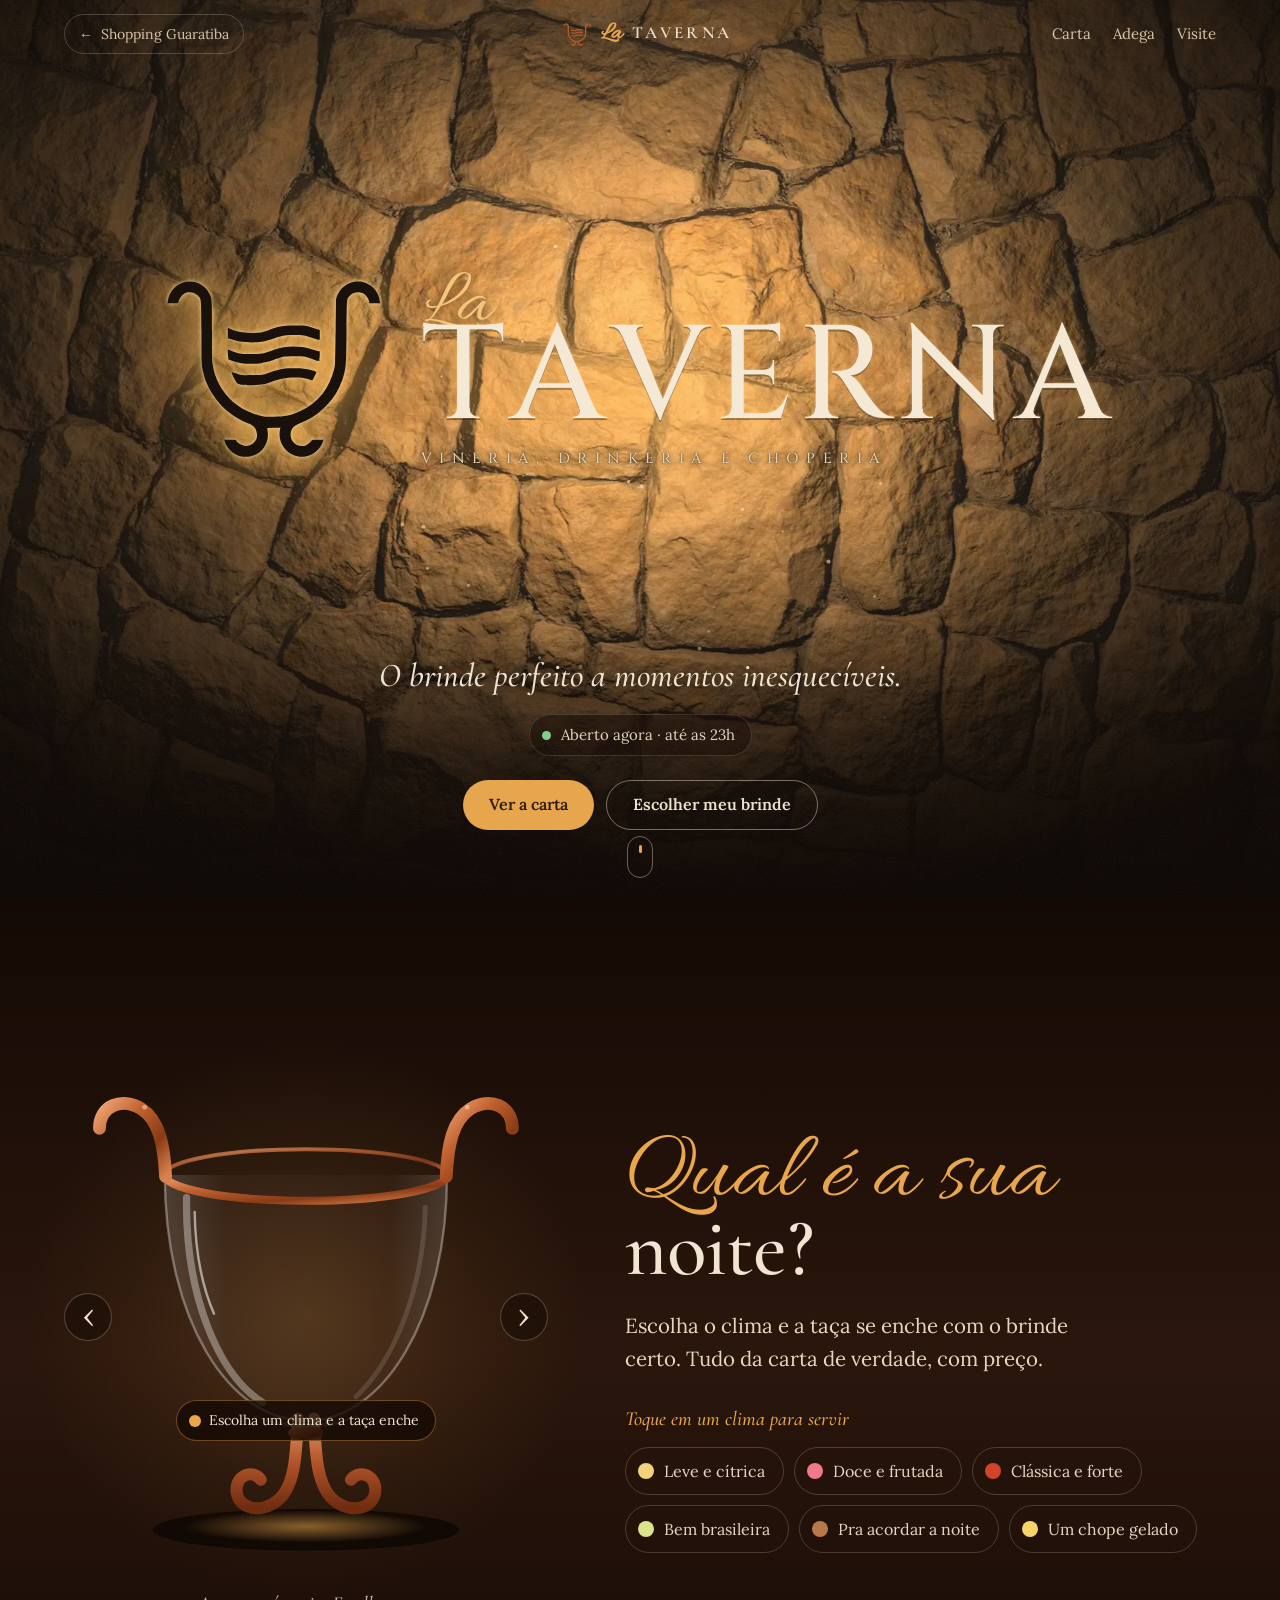
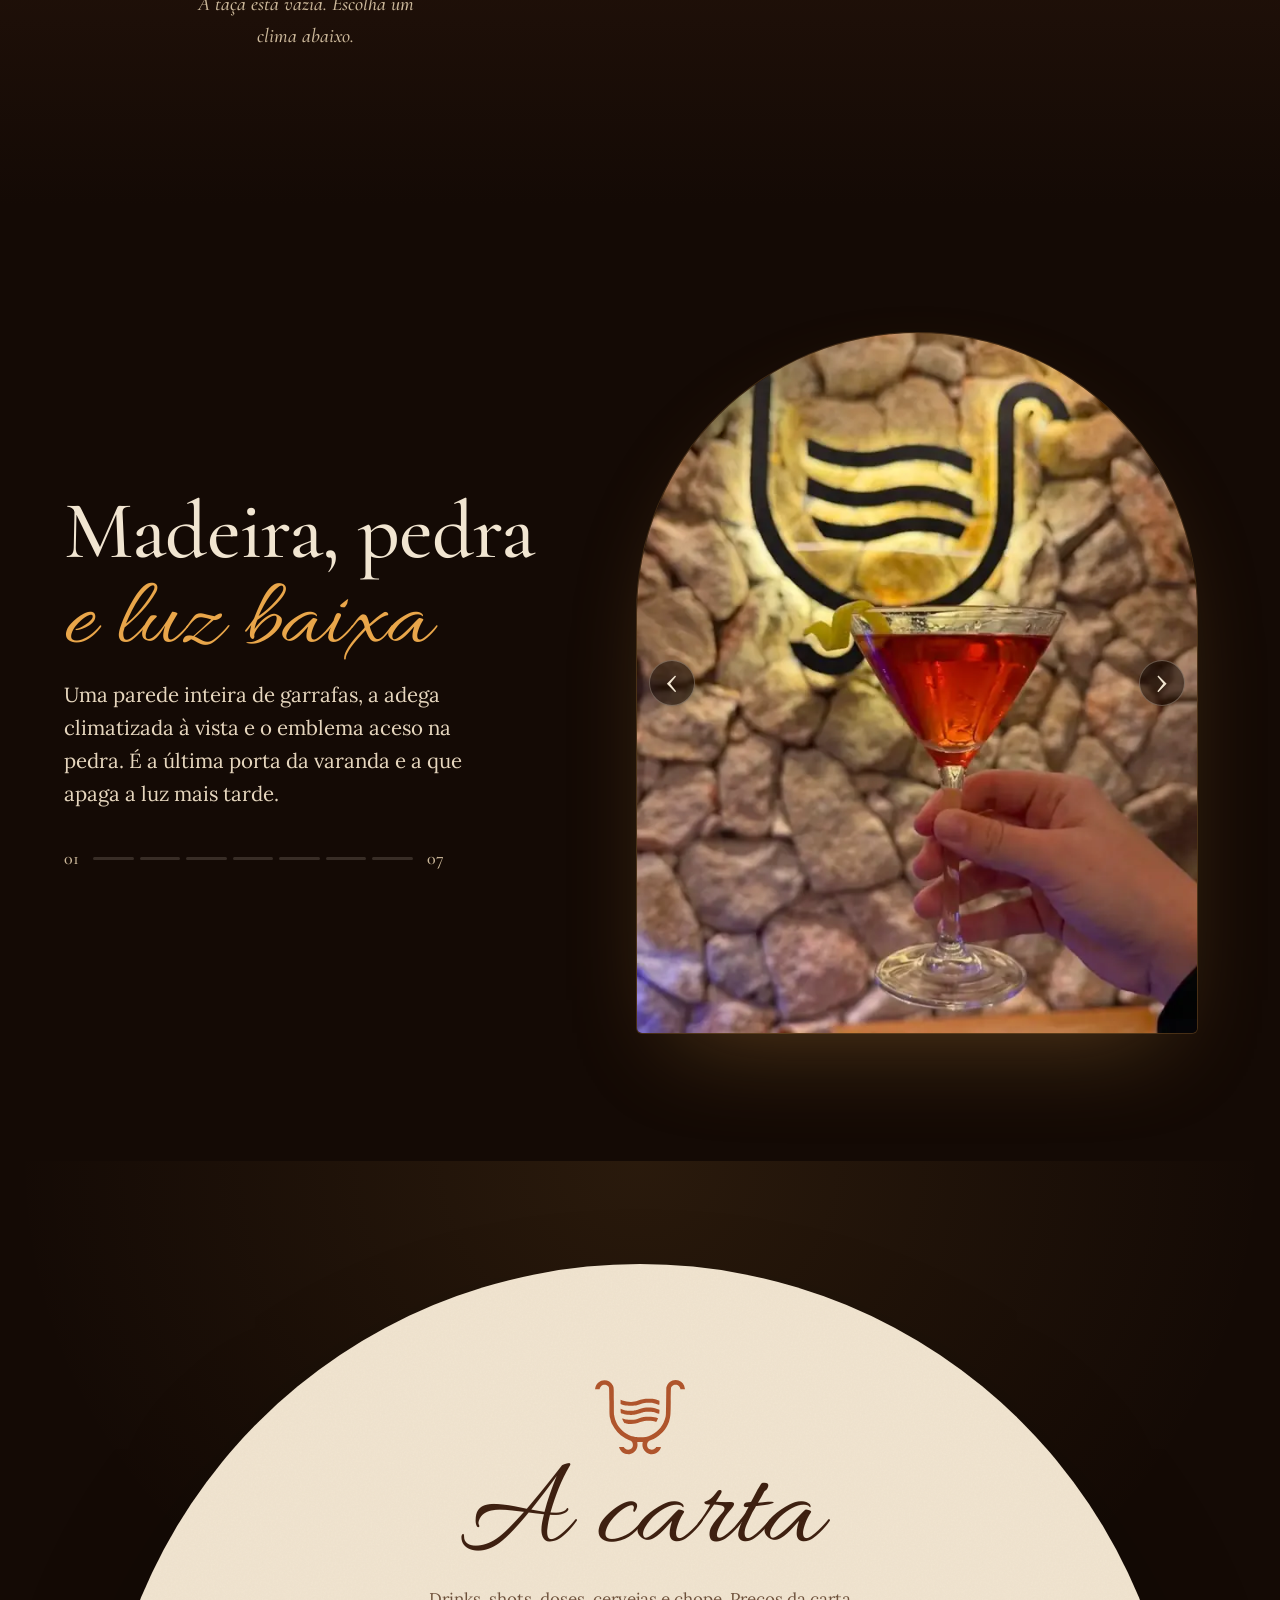
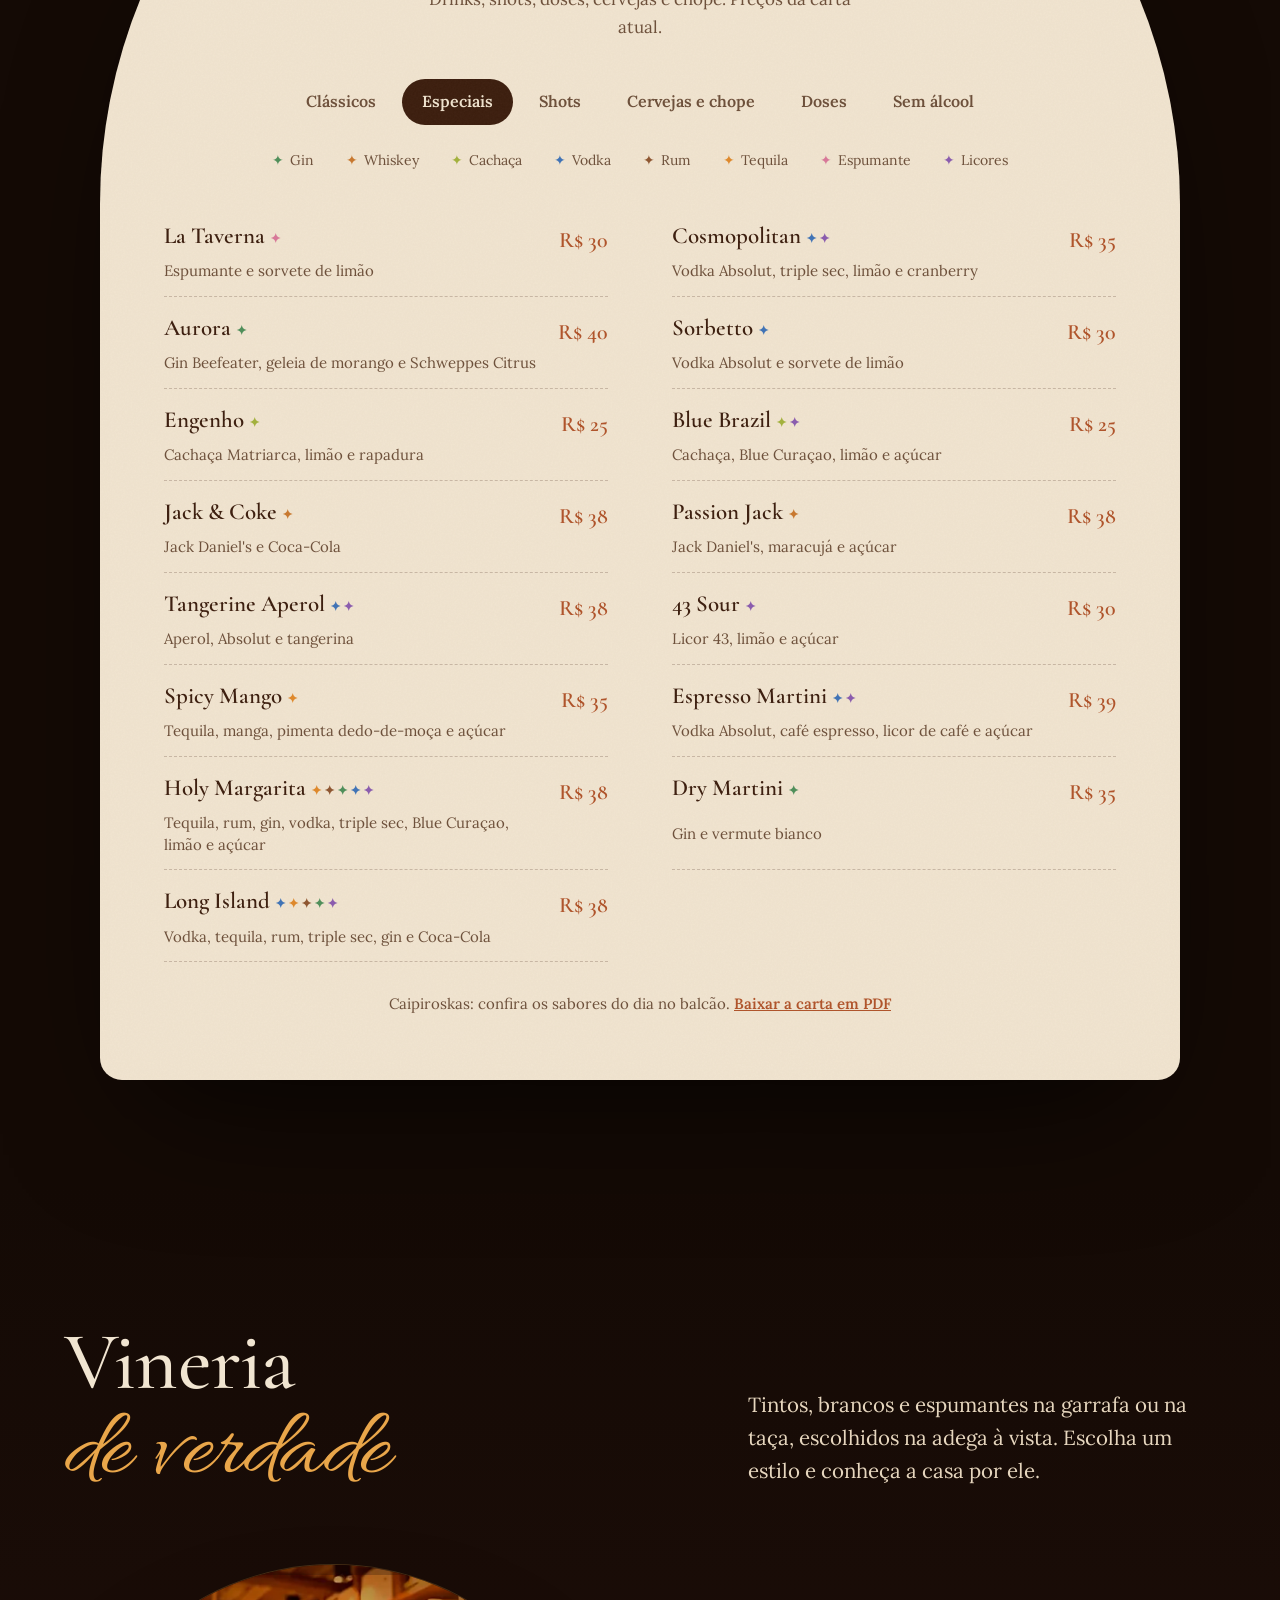
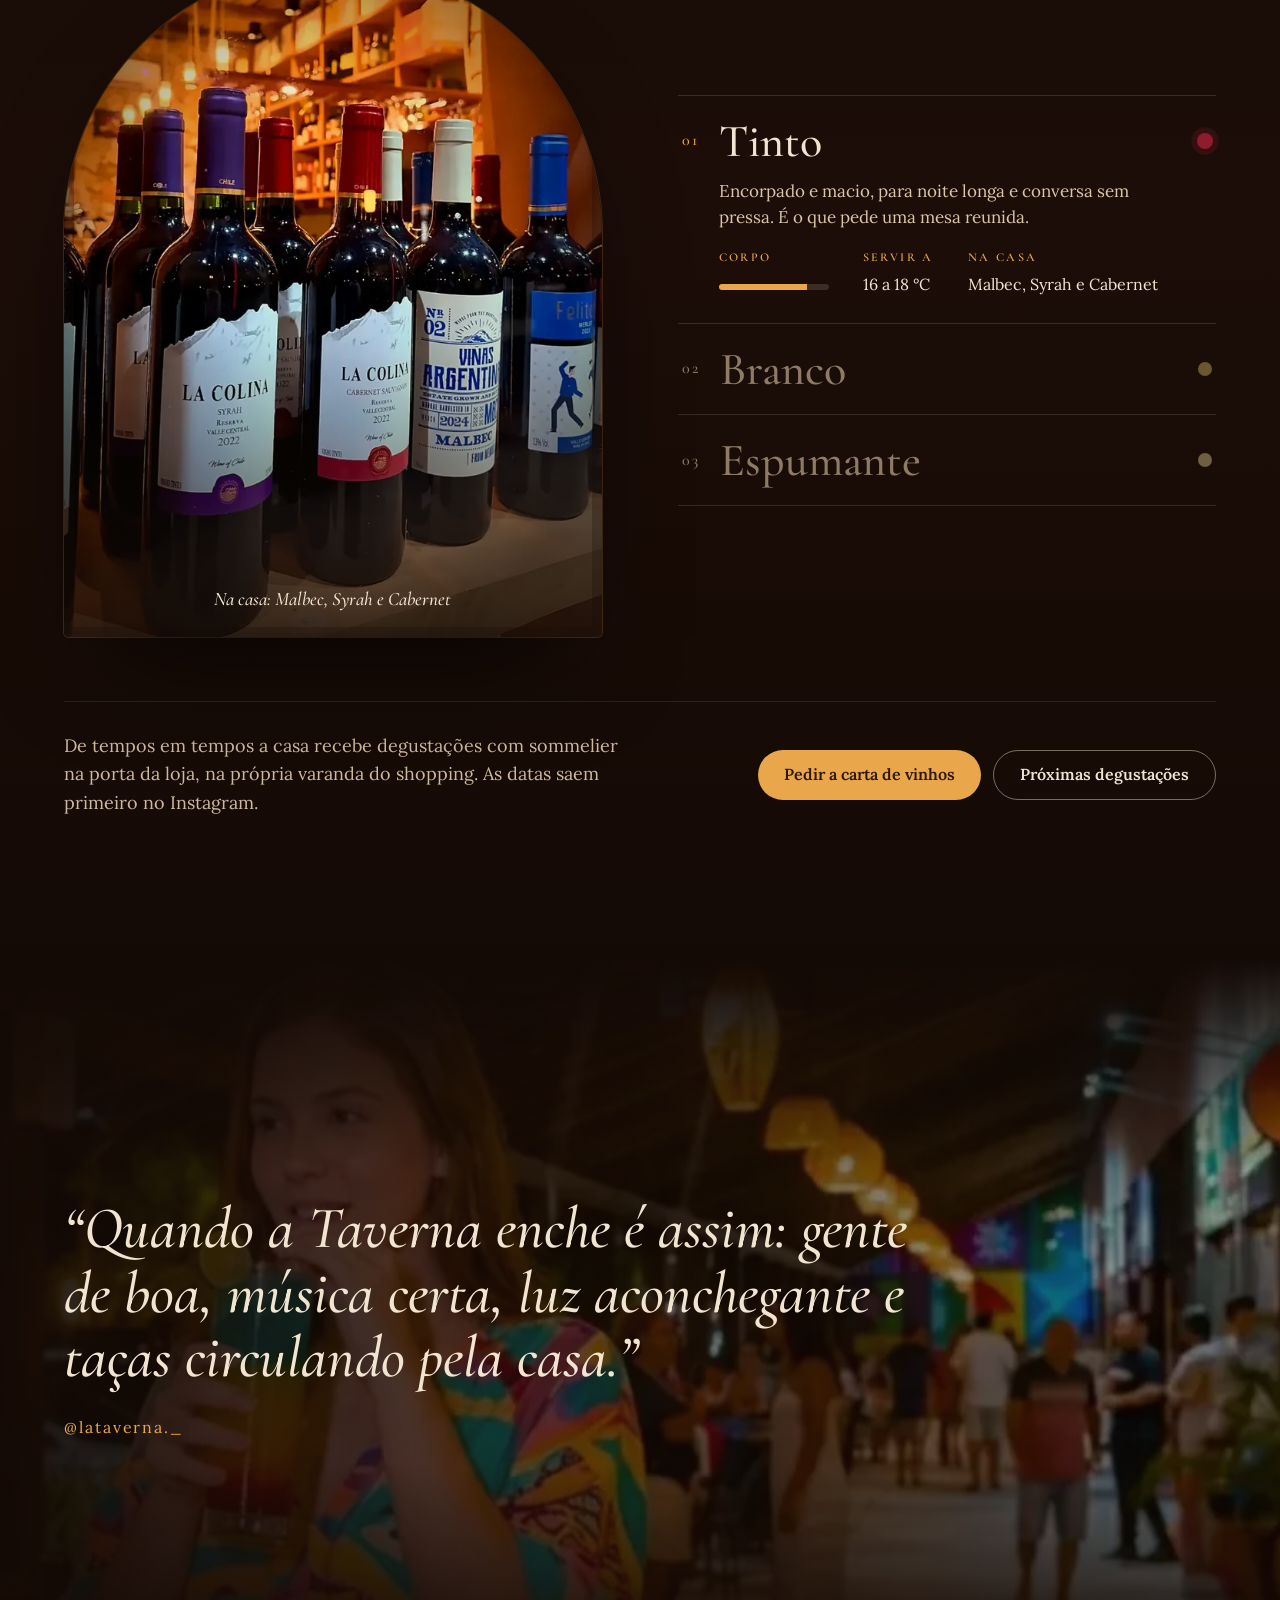
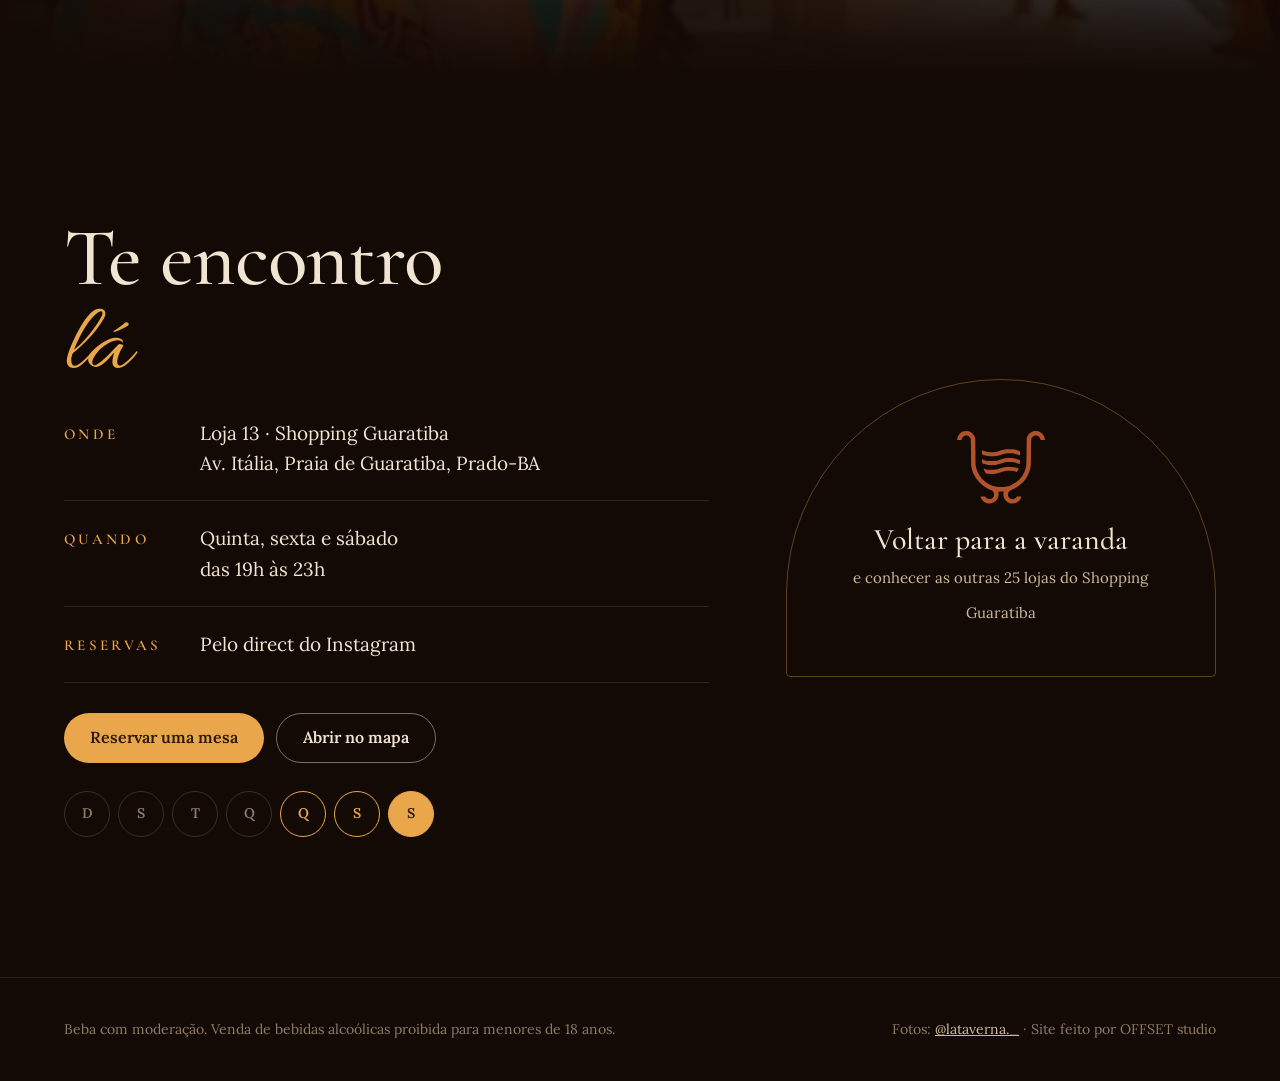
==== commit 856b0cc4: "Revisão pré-apresentação: previsão e maré guardadas para internet instável, links quebrados de cardá" ====
--- a/la-taverna/index.html
+++ b/la-taverna/index.html
@@ -18,7 +18,7 @@
 <link rel="preload" href="fonts/cinzel-latin-500-normal.woff2" as="font" type="font/woff2" crossorigin>
 <link rel="preload" href="img/pedra-acesa-d.webp" as="image" media="(min-aspect-ratio: 4/5)">
 <link rel="preload" href="img/pedra-acesa-m.webp" as="image" media="(max-aspect-ratio: 4/5)">
-<link rel="stylesheet" href="taverna.css?v=15">
+<link rel="stylesheet" href="taverna.css?v=16">
 </head>
 <body class="carregando">
 
@@ -133,7 +133,7 @@
           <rect x="100" y="0" width="400" height="520" fill="url(#liqLado)"/>
           <g class="bolhas" id="bolhas"></g>
           <!-- superfície: as três ondas do emblema -->
-          <ellipse id="sup" cx="300" cy="0" rx="170" ry="30" fill="url(#liq)"/>
+          <ellipse id="supE" cx="300" cy="0" rx="170" ry="30" fill="url(#liq)"/>
           <ellipse id="supLuz" cx="300" cy="0" rx="170" ry="30" fill="rgba(255,240,210,.16)"/>
           <g clip-path="url(#sup)" fill="none" stroke="rgba(255,244,220,.55)" stroke-width="7" stroke-linecap="round">
             <g class="ondas">
@@ -246,7 +246,7 @@
   <div class="adega-rodape">
     <p>De tempos em tempos a casa recebe degustações com sommelier na porta da loja, na própria varanda do shopping. As datas saem primeiro no Instagram.</p>
     <div class="hero-acoes">
-      <a class="btn btn-ouro" href="https://drive.google.com/file/d/1rCTcxbCrMOFkF67IhUTTz9iVFM6WVZ5E/view?usp=sharing" target="_blank" rel="noopener noreferrer">Ver a carta de vinhos</a>
+      <a class="btn btn-ouro" href="https://ig.me/m/lataverna._" target="_blank" rel="noopener noreferrer">Pedir a carta de vinhos</a>
       <a class="btn btn-linha" href="https://www.instagram.com/lataverna._/" target="_blank" rel="noopener noreferrer">Próximas degustações</a>
     </div>
   </div>
@@ -289,6 +289,6 @@
   <p>Fotos: <a href="https://www.instagram.com/lataverna._/" target="_blank" rel="noopener noreferrer">@lataverna._</a> · Site feito por OFFSET studio</p>
 </footer>
 
-<script src="taverna.js?v=14"></script>
+<script src="taverna.js?v=15"></script>
 </body>
 </html>
